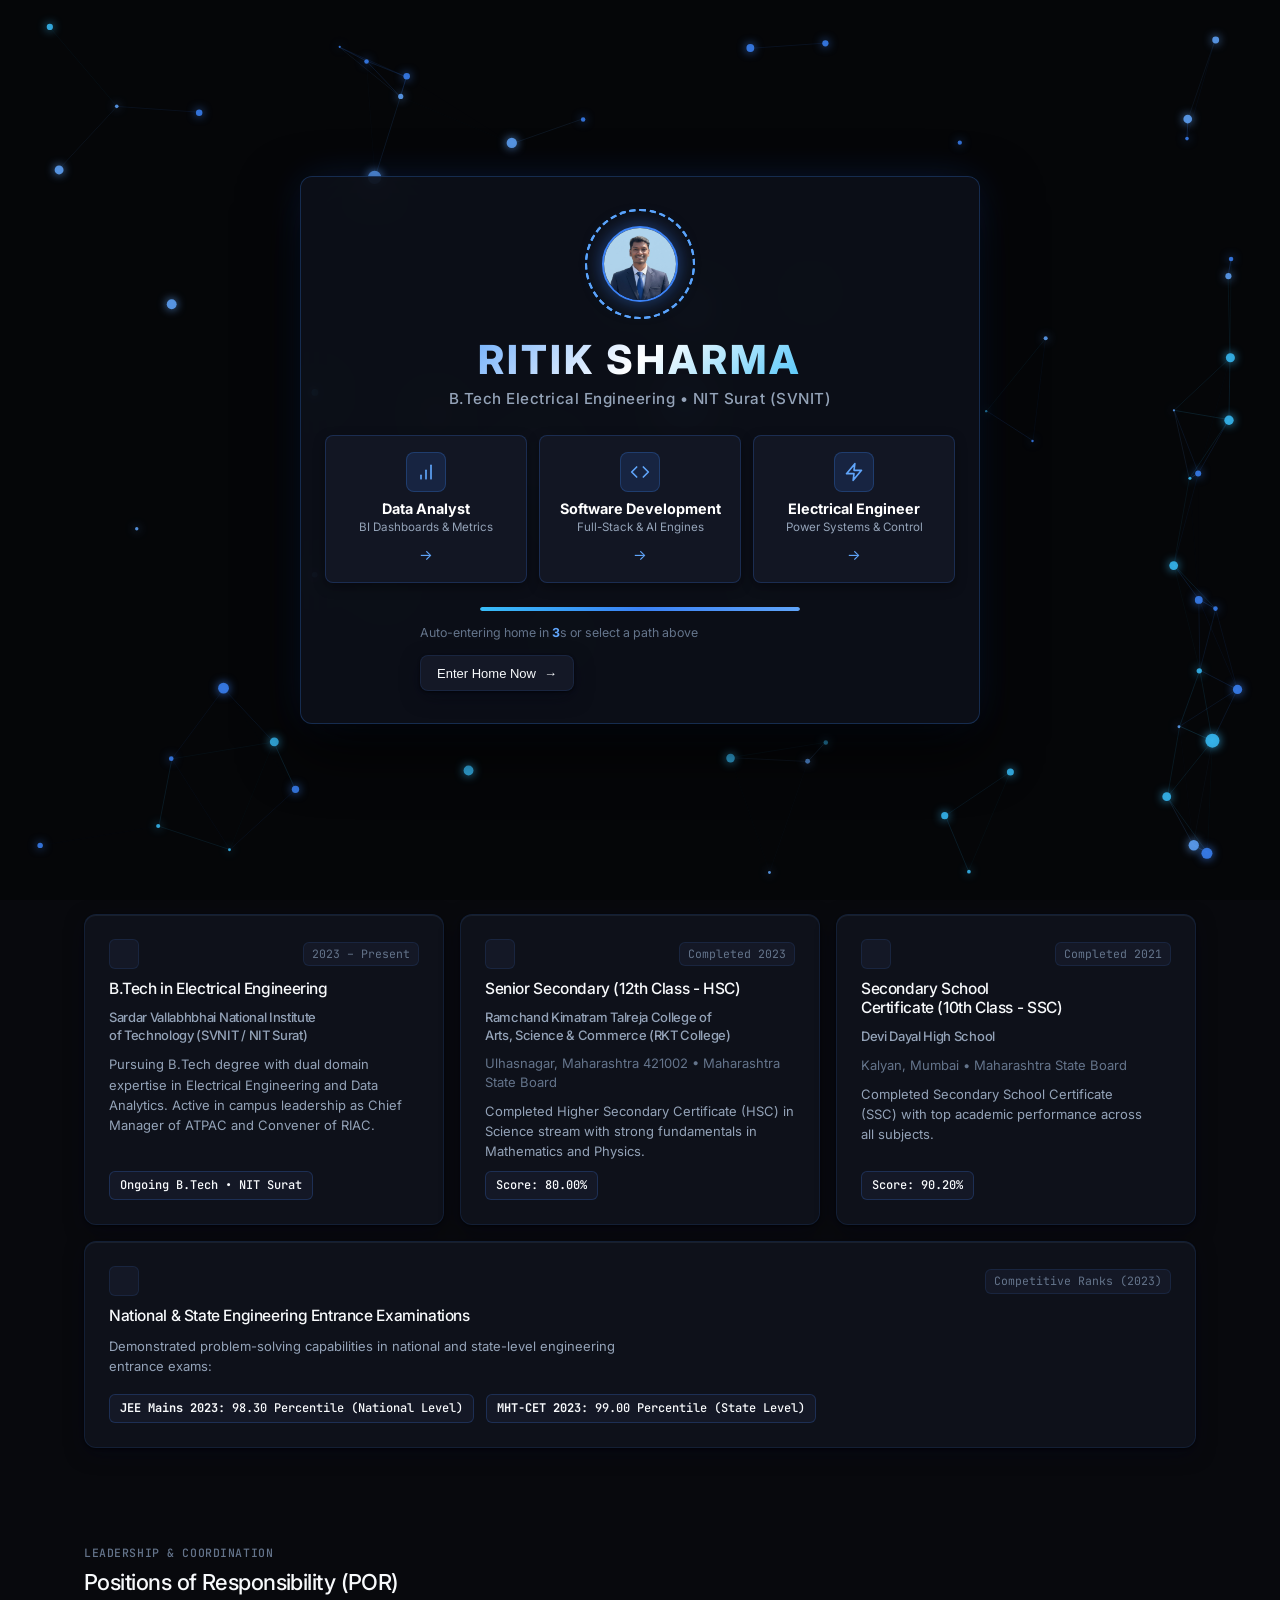
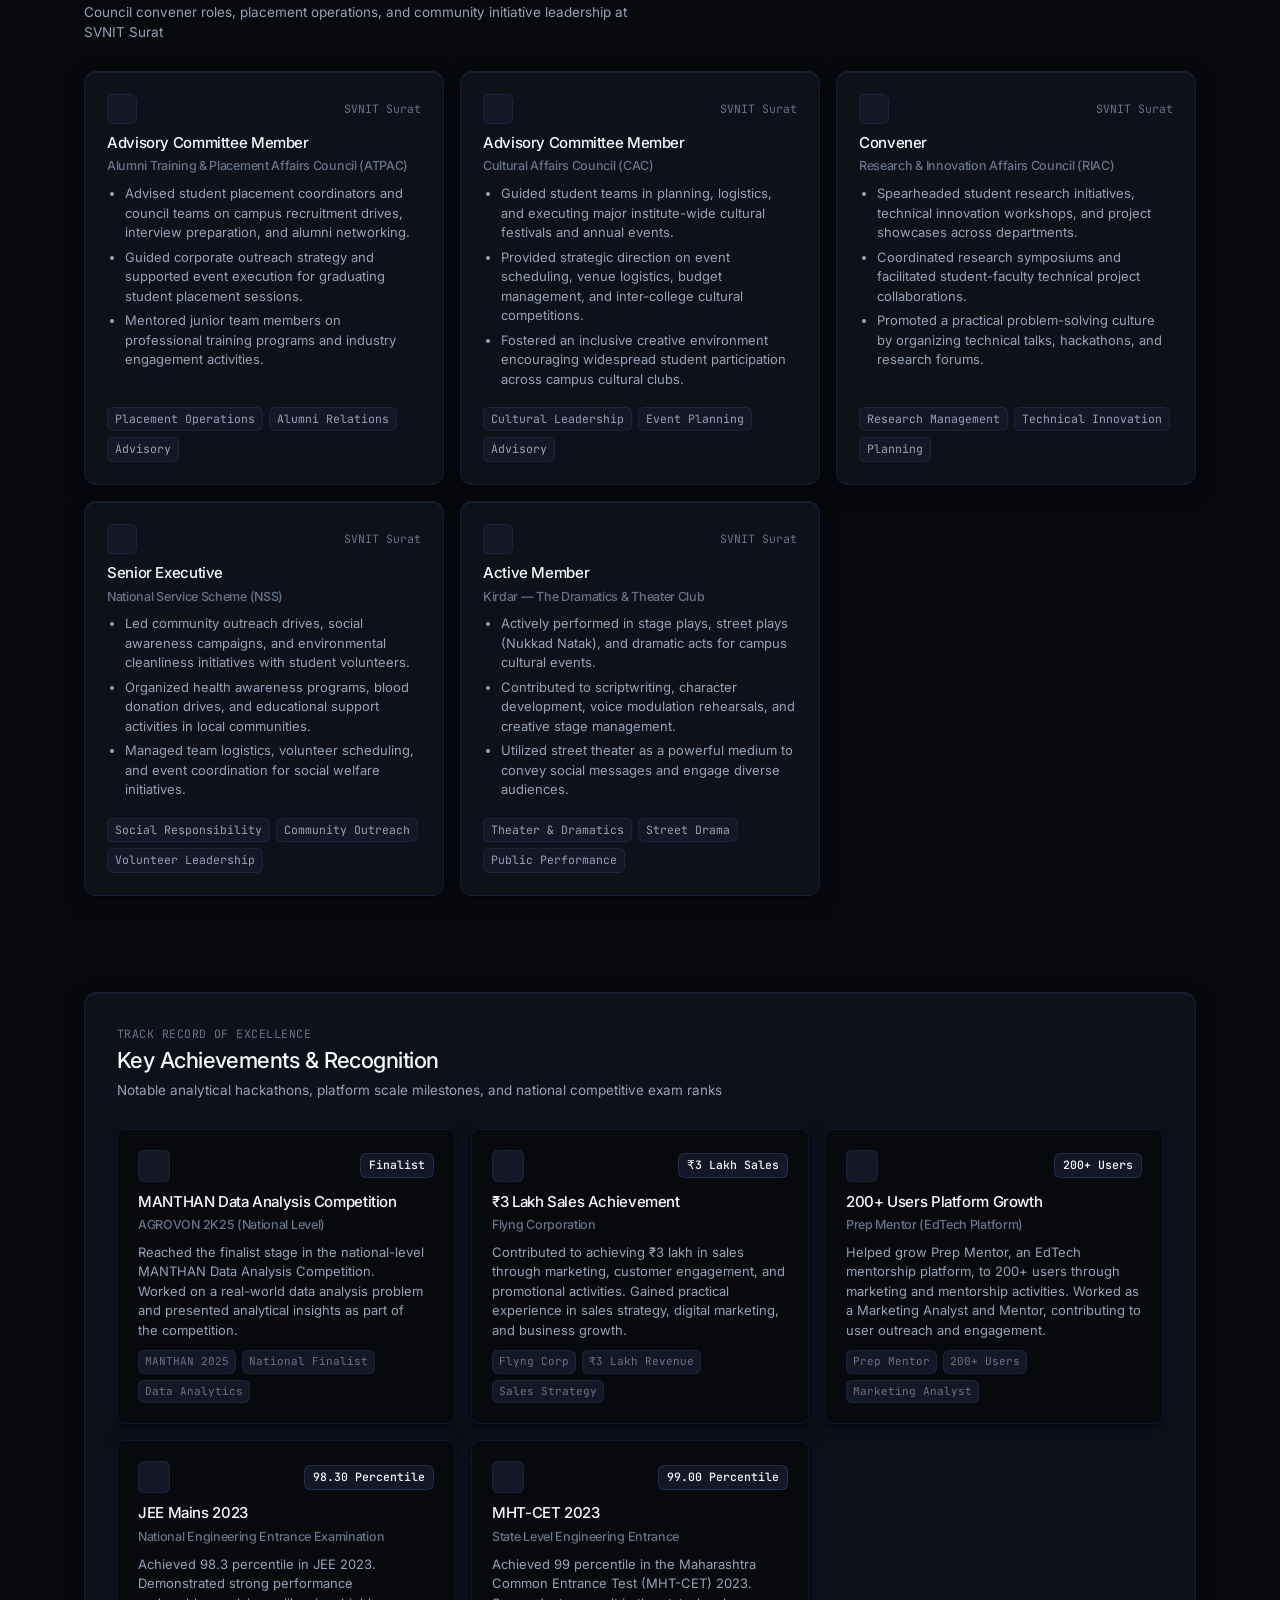
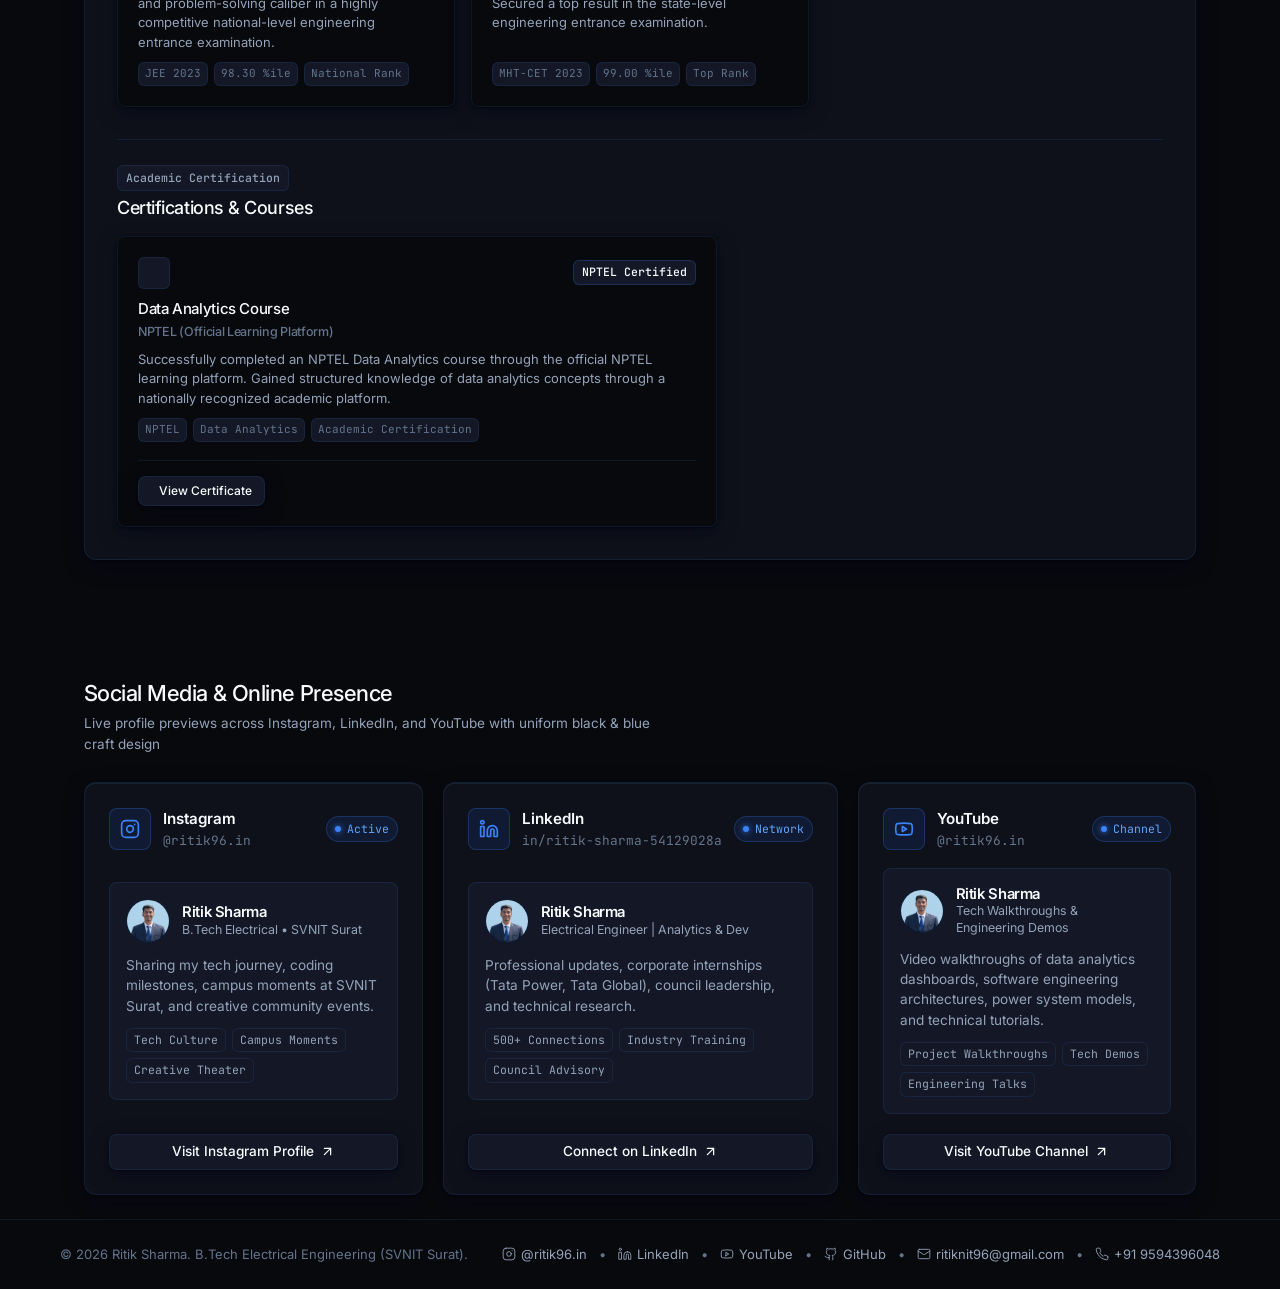
==== index.html @ 3ef70977 "feat: add 3D intro animation splash screen with profile photo & 3 direct domain routes, auto-dismiss" ====
<!DOCTYPE html>
<html lang="en">
<head>
    <meta charset="UTF-8">
    <meta name="viewport" content="width=device-width, initial-scale=1.0">
    <meta name="theme-color" content="#08090d">
    <title>Ritik Sharma | Engineering, Analytics & Software Portfolio</title>
    <meta name="description" content="Portfolio of Ritik Sharma - B.Tech Electrical Engineering at SVNIT Surat. Data Analytics, Power Systems & Software Development.">
    
    <!-- Preconnect & Fonts: Inter & JetBrains Mono -->
    <link rel="preconnect" href="https://fonts.googleapis.com">
    <link rel="preconnect" href="https://fonts.gstatic.com" crossorigin>
    <link rel="preconnect" href="https://images.unsplash.com">
    <link href="https://fonts.googleapis.com/css2?family=Inter:wght@400;500;600&family=JetBrains+Mono:wght@400;500&display=swap" rel="stylesheet">
    
    <!-- Style Sheets -->
    <link rel="stylesheet" href="css/style.css">
    
    <!-- Lucide Icons CDN -->
    <script src="https://unpkg.com/lucide@latest"></script>
</head>
<body class="dark-theme">

    <!-- 3D INTRO SPLASH & DIRECT DOMAIN JUMP ANIMATION SCREEN -->
    <div id="splash-screen" class="splash-screen" role="dialog" aria-modal="true" aria-label="Welcome screen">
        <canvas id="splash-canvas" class="splash-canvas"></canvas>
        <div class="splash-content">
            <!-- 3D Orbiting Gyro Rings with Profile Photo in Center -->
            <div class="splash-logo-box">
                <div class="splash-3d-ring ring-analytics"></div>
                <div class="splash-3d-ring ring-electrical"></div>
                <div class="splash-3d-ring ring-dev"></div>
                <div class="splash-avatar-frame">
                    <img src="assets/profile.jpg" alt="Ritik Sharma Profile Avatar" width="76" height="76" class="splash-avatar-img">
                </div>
            </div>

            <div class="splash-header-text">
                <h1 class="splash-title">RITIK SHARMA</h1>
                <p class="splash-subtitle">B.Tech Electrical Engineering • NIT Surat (SVNIT)</p>
            </div>

            <!-- Direct 3-Domain Interactive Navigation Options -->
            <div class="splash-options-grid">
                <a href="data-analyst.html" class="splash-opt-card opt-analytics" id="splash-btn-analytics">
                    <div class="splash-opt-icon">
                        <svg width="20" height="20" viewBox="0 0 24 24" fill="none" stroke="currentColor" stroke-width="2" stroke-linecap="round" stroke-linejoin="round" aria-hidden="true"><line x1="12" x2="12" y1="20" y2="10"/><line x1="18" x2="18" y1="20" y2="4"/><line x1="6" x2="6" y1="20" y2="16"/></svg>
                    </div>
                    <div class="splash-opt-info">
                        <span class="splash-opt-title">Data Analyst</span>
                        <span class="splash-opt-meta">BI Dashboards &amp; Metrics</span>
                    </div>
                    <span class="splash-opt-arrow">&rarr;</span>
                </a>

                <a href="developer.html" class="splash-opt-card opt-dev" id="splash-btn-dev">
                    <div class="splash-opt-icon">
                        <svg width="20" height="20" viewBox="0 0 24 24" fill="none" stroke="currentColor" stroke-width="2" stroke-linecap="round" stroke-linejoin="round" aria-hidden="true"><polyline points="16 18 22 12 16 6"/><polyline points="8 6 2 12 8 18"/></svg>
                    </div>
                    <div class="splash-opt-info">
                        <span class="splash-opt-title">Software Development</span>
                        <span class="splash-opt-meta">Full-Stack &amp; AI Engines</span>
                    </div>
                    <span class="splash-opt-arrow">&rarr;</span>
                </a>

                <a href="electrical-engineering.html" class="splash-opt-card opt-electrical" id="splash-btn-electrical">
                    <div class="splash-opt-icon">
                        <svg width="20" height="20" viewBox="0 0 24 24" fill="none" stroke="currentColor" stroke-width="2" stroke-linecap="round" stroke-linejoin="round" aria-hidden="true"><polygon points="13 2 3 14 12 14 11 22 21 10 12 10 13 2"/></svg>
                    </div>
                    <div class="splash-opt-info">
                        <span class="splash-opt-title">Electrical Engineer</span>
                        <span class="splash-opt-meta">Power Systems &amp; Control</span>
                    </div>
                    <span class="splash-opt-arrow">&rarr;</span>
                </a>
            </div>

            <!-- Auto-dismiss Loader Progress Bar & Timer Notice -->
            <div class="splash-footer-control">
                <div class="splash-loader-bar">
                    <div id="splash-progress" class="splash-loader-progress"></div>
                </div>
                <div class="splash-timer-row">
                    <span class="splash-timer-text">Auto-entering home in <strong id="splash-timer-sec">4</strong>s or select a path above</span>
                    <button id="splash-enter-btn" class="btn btn-splash-enter">
                        <span>Enter Home Now</span> &rarr;
                    </button>
                </div>
            </div>
        </div>
    </div>

    <!-- Keyboard Skip Link for Accessibility -->
    <a href="#main-content" class="skip-link">Skip to main content</a>

    <!-- Navigation Header -->
    <header class="navbar" id="navbar">
        <div class="nav-container">
            <a href="index.html" class="logo" id="nav-logo">
                Ritik <span class="logo-accent">Sharma</span>
            </a>
            
            <nav class="nav-menu" id="nav-menu" aria-label="Main Navigation">
                <ul>
                    <li><a href="index.html" class="nav-link active">Home</a></li>
                    <li><a href="data-analyst.html" class="nav-link"><i data-lucide="bar-chart-3" class="footer-icon" aria-hidden="true"></i> Data Analyst</a></li>
                    <li><a href="electrical-engineering.html" class="nav-link"><i data-lucide="zap" class="footer-icon" aria-hidden="true"></i> Electrical Engineer</a></li>
                    <li><a href="developer.html" class="nav-link"><i data-lucide="code" class="footer-icon" aria-hidden="true"></i> Developer</a></li>
                    <li><a href="#education-section" class="nav-link">Education</a></li>
                    <li><a href="#achievements-section" class="nav-link">Achievements</a></li>
                    <li><a href="#por-section" class="nav-link">Leadership & POR</a></li>
                    <li><a href="#social-section" class="nav-link">Social Media</a></li>
                </ul>
            </nav>

            <div class="nav-actions">
                <!-- Theme Toggle Button -->
                <button class="btn-icon" id="theme-toggle" aria-label="Toggle dark/light mode" title="Toggle Theme">
                    <i data-lucide="sun" class="sun-icon" aria-hidden="true"></i>
                    <i data-lucide="moon" class="moon-icon" aria-hidden="true"></i>
                </button>
                <!-- Mobile Menu Button -->
                <button class="btn-icon mobile-menu-toggle" id="menu-toggle" aria-label="Open mobile menu">
                    <i data-lucide="menu" class="open-icon" aria-hidden="true"></i>
                    <i data-lucide="x" class="close-icon" aria-hidden="true"></i>
                </button>
            </div>
        </div>
    </header>

    <!-- Main Content Container -->
    <main id="main-content">
        <!-- Hero Landing Section -->
        <section class="hero-landing-section" id="home">
            <!-- Header Profile Card -->
            <div class="profile-header-card card">
                <div class="profile-avatar-box">
                    <img src="assets/profile.jpg" alt="Ritik Sharma Profile Photograph" class="profile-img" width="96" height="96" fetchpriority="high">
                </div>
                <div class="profile-info-box">
                    <div style="display: flex; gap: 8px; flex-wrap: wrap; align-items: center;">
                        <span class="institution-badge">
                            <i data-lucide="graduation-cap" aria-hidden="true"></i> B.Tech Electrical Engineering • NIT Surat (SVNIT)
                        </span>
                        <div class="status-badge" aria-label="Status: Available for Roles & Opportunities">
                            <span class="status-dot" aria-hidden="true"></span>
                            <span>Available for Opportunities</span>
                        </div>
                    </div>
                    <h1 class="profile-name">Ritik Sharma</h1>
                    <p class="profile-tagline">
                        <span>Data Analytics</span> • <span>Electrical Engineering</span> • <span>Software Development</span>
                    </p>

                    <!-- Contact Details Bar -->
                    <div class="contact-pills">
                        <a href="mailto:ritiknit96@gmail.com" class="pill-link" title="Send Email">
                            <svg width="15" height="15" viewBox="0 0 24 24" fill="none" stroke="currentColor" stroke-width="2" stroke-linecap="round" stroke-linejoin="round" aria-hidden="true"><rect width="20" height="16" x="2" y="4" rx="2"/><path d="m22 7-8.97 5.7a1.94 1.94 0 0 1-2.06 0L2 7"/></svg>
                            <span>ritiknit96@gmail.com</span>
                        </a>
                        <a href="tel:+919594396048" class="pill-link" title="Call Phone">
                            <svg width="15" height="15" viewBox="0 0 24 24" fill="none" stroke="currentColor" stroke-width="2" stroke-linecap="round" stroke-linejoin="round" aria-hidden="true"><path d="M22 16.92v3a2 2 0 0 1-2.18 2 19.79 19.79 0 0 1-8.63-3.07 19.5 19.5 0 0 1-6-6 19.79 19.79 0 0 1-3.07-8.67A2 2 0 0 1 4.11 2h3a2 2 0 0 1 2 1.72 12.84 12.84 0 0 0 .7 2.81 2 2 0 0 1-.45 2.11L8.09 9.91a16 16 0 0 0 6 6l1.27-1.27a2 2 0 0 1 2.11-.45 12.84 12.84 0 0 0 2.81.7A2 2 0 0 1 22 16.92z"/></svg>
                            <span>+91 9594396048</span>
                        </a>
                        <a href="https://github.com/ritiksharma2005" target="_blank" rel="noopener noreferrer" class="pill-link" title="GitHub Profile">
                            <svg width="15" height="15" viewBox="0 0 24 24" fill="none" stroke="currentColor" stroke-width="2" stroke-linecap="round" stroke-linejoin="round" aria-hidden="true"><path d="M15 22v-4a4.8 4.8 0 0 0-1-3.5c3 0 6-2 6-5.5.08-1.25-.27-2.48-1-3.5.28-1.15.28-2.35 0-3.5 0 0-1 0-3 1.5-2.64-.5-5.36-.5-8 0C6 2 5 2 5 2c-.3 1.15-.3 2.35 0 3.5A5.403 5.403 0 0 0 4 9c0 3.5 3 5.5 6 5.5-.39.49-.68 1.05-.85 1.65-.17.6-.22 1.23-.15 1.85v4"/><path d="M9 18c-4.51 2-5-2-7-2"/></svg>
                            <span>GitHub</span>
                        </a>
                        <a href="https://www.linkedin.com/in/ritik-sharma-54129028a/" target="_blank" rel="noopener noreferrer" class="pill-link" title="LinkedIn Profile">
                            <svg width="15" height="15" viewBox="0 0 24 24" fill="none" stroke="currentColor" stroke-width="2" stroke-linecap="round" stroke-linejoin="round" aria-hidden="true"><path d="M16 8a6 6 0 0 1 6 6v7h-4v-7a2 2 0 0 0-2-2 2 2 0 0 0-2 2v7h-4v-7a6 6 0 0 1 6-6z"/><rect width="4" height="12" x="2" y="9"/><circle cx="4" cy="4" r="2"/></svg>
                            <span>LinkedIn</span>
                        </a>
                        <a href="https://www.instagram.com/ritik96.in/?hl=en" target="_blank" rel="noopener noreferrer" class="pill-link" title="Instagram Profile">
                            <svg width="15" height="15" viewBox="0 0 24 24" fill="none" stroke="currentColor" stroke-width="2" stroke-linecap="round" stroke-linejoin="round" aria-hidden="true"><rect width="20" height="20" x="2" y="2" rx="5" ry="5"/><path d="M16 11.37A4 4 0 1 1 12.63 8 4 4 0 0 1 16 11.37z"/><line x1="17.5" x2="17.51" y1="6.5" y2="6.5"/></svg>
                            <span>@ritik96.in</span>
                        </a>
                        <a href="https://www.youtube.com/@ritik96.in" target="_blank" rel="noopener noreferrer" class="pill-link" title="YouTube Channel">
                            <svg width="15" height="15" viewBox="0 0 24 24" fill="none" stroke="currentColor" stroke-width="2" stroke-linecap="round" stroke-linejoin="round" aria-hidden="true"><path d="M2.5 17a24.12 24.12 0 0 1 0-10 2 2 0 0 1 1.4-1.4 49.56 49.56 0 0 1 16.2 0A2 2 0 0 1 21.5 7a24.12 24.12 0 0 1 0 10 2 2 0 0 1-1.4 1.4 49.55 49.55 0 0 1-16.2 0A2 2 0 0 1 2.5 17"/><polygon points="10 15 15 12 10 9 10 15"/></svg>
                            <span>YouTube</span>
                        </a>
                        <span class="pill-text">
                            <svg width="15" height="15" viewBox="0 0 24 24" fill="none" stroke="currentColor" stroke-width="2" stroke-linecap="round" stroke-linejoin="round" aria-hidden="true"><path d="M20 10c0 6-8 12-8 12s-8-6-8-12a8 8 0 0 1 16 0Z"/><circle cx="12" cy="10" r="3"/></svg>
                            <span>NIT Surat, India</span>
                        </span>
                    </div>
                </div>
            </div>

            <!-- Compact Domain Modules -->
            <div class="track-choice-container">
                <div class="choice-header">
                    <h2 class="choice-title">Select a Portfolio Domain</h2>
                    <p class="choice-subtitle">Explore dedicated projects, internships, and technical competencies</p>
                </div>

                <div class="choice-grid-square">
                    <!-- SQUARE BOX 1: DATA ANALYST -->
                    <a href="data-analyst.html" class="square-card">
                        <div class="square-header">
                            <div class="square-icon-box">
                                <i data-lucide="bar-chart-3" aria-hidden="true"></i>
                            </div>
                            <span class="badge">Analytics</span>
                        </div>

                        <h3 class="square-title">Data Analyst</h3>
                        <p class="square-sub">Power BI • SQL • Python • EDA</p>

                        <ul class="minimal-check-list">
                            <li><i data-lucide="check" aria-hidden="true"></i> Fashion 1972NE &amp; Tata Internships</li>
                            <li><i data-lucide="check" aria-hidden="true"></i> GHG Emissions &amp; Supply Chain Dashboards</li>
                            <li><i data-lucide="check" aria-hidden="true"></i> DAX Modeling, Power Query &amp; SQL</li>
                        </ul>

                        <div class="square-action">
                            <span class="btn btn-secondary">
                                Open Data Analyst <i data-lucide="arrow-right" aria-hidden="true"></i>
                            </span>
                        </div>
                    </a>

                    <!-- SQUARE BOX 2: ELECTRICAL ENGINEER -->
                    <a href="electrical-engineering.html" class="square-card">
                        <div class="square-header">
                            <div class="square-icon-box">
                                <i data-lucide="zap" aria-hidden="true"></i>
                            </div>
                            <span class="badge">Electrical</span>
                        </div>

                        <h3 class="square-title">Electrical Engineer</h3>
                        <p class="square-sub">Power Systems • Machines • Switchgear</p>

                        <ul class="minimal-check-list">
                            <li><i data-lucide="check" aria-hidden="true"></i> Substation &amp; Power Distribution Analysis</li>
                            <li><i data-lucide="check" aria-hidden="true"></i> Transformer Sizing &amp; Protection Schemes</li>
                            <li><i data-lucide="check" aria-hidden="true"></i> MATLAB / Simulink Simulation Models</li>
                        </ul>

                        <div class="square-action">
                            <span class="btn btn-secondary">
                                Open Electrical Eng. <i data-lucide="arrow-right" aria-hidden="true"></i>
                            </span>
                        </div>
                    </a>

                    <!-- SQUARE BOX 3: DEVELOPER -->
                    <a href="developer.html" class="square-card">
                        <div class="square-header">
                            <div class="square-icon-box">
                                <i data-lucide="code" aria-hidden="true"></i>
                            </div>
                            <span class="badge">Software</span>
                        </div>

                        <h3 class="square-title">Developer</h3>
                        <p class="square-sub">Python • REST APIs • AI Workflows</p>

                        <ul class="minimal-check-list">
                            <li><i data-lucide="check" aria-hidden="true"></i> AI-Powered News Automation Engine</li>
                            <li><i data-lucide="check" aria-hidden="true"></i> SETU Energy Risk Intelligence Platform</li>
                            <li><i data-lucide="check" aria-hidden="true"></i> FastAPI, SQLite &amp; GitHub Actions CI/CD</li>
                        </ul>

                        <div class="square-action">
                            <span class="btn btn-secondary">
                                Open Developer Portfolio <i data-lucide="arrow-right" aria-hidden="true"></i>
                            </span>
                        </div>
                    </a>
                </div>
            </div>
        </section>

        <!-- ACADEMIC BACKGROUND & EDUCATION SECTION -->
        <section class="education-section" id="education-section">
            <div class="section-header">
                <span class="section-tagline">Academic Qualifications</span>
                <h2 class="section-title">Academic Background</h2>
                <p class="section-desc">Education history, state board examination performance, and competitive entrance examination ranks</p>
            </div>

            <div class="edu-grid-cards">
                <!-- Education 1: B.Tech at SVNIT Surat -->
                <div class="card edu-card-item">
                    <div class="por-header-row">
                        <div class="por-icon-box">
                            <i data-lucide="graduation-cap" aria-hidden="true"></i>
                        </div>
                        <span class="edu-card-badge">2023 – Present</span>
                    </div>
                    <h3 class="edu-card-title">B.Tech in Electrical Engineering</h3>
                    <h4 class="edu-card-inst">Sardar Vallabhbhai National Institute of Technology (SVNIT / NIT Surat)</h4>
                    <p class="item-desc">
                        Pursuing B.Tech degree with dual domain expertise in Electrical Engineering and Data Analytics. Active in campus leadership as Chief Manager of ATPAC and Convener of RIAC.
                    </p>
                    <div class="edu-score-highlight">
                        <span>Ongoing B.Tech • NIT Surat</span>
                    </div>
                </div>

                <!-- Education 2: 12th Senior Secondary at RKT College -->
                <div class="card edu-card-item">
                    <div class="por-header-row">
                        <div class="por-icon-box">
                            <i data-lucide="book-open" aria-hidden="true"></i>
                        </div>
                        <span class="edu-card-badge">Completed 2023</span>
                    </div>
                    <h3 class="edu-card-title">Senior Secondary (12th Class - HSC)</h3>
                    <h4 class="edu-card-inst">Ramchand Kimatram Talreja College of Arts, Science &amp; Commerce (RKT College)</h4>
                    <p class="edu-card-inst" style="color: var(--text-muted);">Ulhasnagar, Maharashtra 421002 • Maharashtra State Board</p>
                    <p class="item-desc">
                        Completed Higher Secondary Certificate (HSC) in Science stream with strong fundamentals in Mathematics and Physics.
                    </p>
                    <div class="edu-score-highlight">
                        <span>Score: 80.00%</span>
                    </div>
                </div>

                <!-- Education 3: 10th Secondary at Devi Dayal High School -->
                <div class="card edu-card-item">
                    <div class="por-header-row">
                        <div class="por-icon-box">
                            <i data-lucide="school" aria-hidden="true"></i>
                        </div>
                        <span class="edu-card-badge">Completed 2021</span>
                    </div>
                    <h3 class="edu-card-title">Secondary School Certificate (10th Class - SSC)</h3>
                    <h4 class="edu-card-inst">Devi Dayal High School</h4>
                    <p class="edu-card-inst" style="color: var(--text-muted);">Kalyan, Mumbai • Maharashtra State Board</p>
                    <p class="item-desc">
                        Completed Secondary School Certificate (SSC) with top academic performance across all subjects.
                    </p>
                    <div class="edu-score-highlight">
                        <span>Score: 90.20%</span>
                    </div>
                </div>

                <!-- Education 4: National & State Competitive Entrance Exams -->
                <div class="card edu-card-item" style="grid-column: span 3;">
                    <div class="por-header-row">
                        <div class="por-icon-box">
                            <i data-lucide="award" aria-hidden="true"></i>
                        </div>
                        <span class="edu-card-badge">Competitive Ranks (2023)</span>
                    </div>
                    <h3 class="edu-card-title">National &amp; State Engineering Entrance Examinations</h3>
                    <p class="item-desc">
                        Demonstrated problem-solving capabilities in national and state-level engineering entrance exams:
                    </p>
                    <div style="display: flex; flex-wrap: wrap; gap: 12px; margin-top: 8px;">
                        <div class="edu-score-highlight">
                            <strong>JEE Mains 2023:</strong> 98.30 Percentile (National Level)
                        </div>
                        <div class="edu-score-highlight">
                            <strong>MHT-CET 2023:</strong> 99.00 Percentile (State Level)
                        </div>
                    </div>
                </div>
            </div>
        </section>

        <!-- POSITIONS OF RESPONSIBILITY (POR) SECTION -->
        <section class="por-section" id="por-section">
            <div class="section-header">
                <span class="section-tagline">Leadership &amp; Coordination</span>
                <h2 class="section-title">Positions of Responsibility (POR)</h2>
                <p class="section-desc">Council convener roles, placement operations, and community initiative leadership at SVNIT Surat</p>
            </div>

            <div class="por-grid-cards">
                <!-- POR Card 1: ATPAC -->
                <div class="card por-card-item">
                    <div class="por-header-row">
                        <div class="por-icon-box">
                            <i data-lucide="award" aria-hidden="true"></i>
                        </div>
                        <span class="por-inst">SVNIT Surat</span>
                    </div>
                    <h3 class="por-card-title">Advisory Committee Member</h3>
                    <h4 class="por-card-org">Alumni Training &amp; Placement Affairs Council (ATPAC)</h4>
                    <ul class="timeline-bullet-list">
                        <li>Advised student placement coordinators and council teams on campus recruitment drives, interview preparation, and alumni networking.</li>
                        <li>Guided corporate outreach strategy and supported event execution for graduating student placement sessions.</li>
                        <li>Mentored junior team members on professional training programs and industry engagement activities.</li>
                    </ul>
                    <div class="por-skills-tags">
                        <span class="tag">Placement Operations</span>
                        <span class="tag">Alumni Relations</span>
                        <span class="tag">Advisory</span>
                    </div>
                </div>

                <!-- POR Card 2: CAC -->
                <div class="card por-card-item">
                    <div class="por-header-row">
                        <div class="por-icon-box">
                            <i data-lucide="sparkles" aria-hidden="true"></i>
                        </div>
                        <span class="por-inst">SVNIT Surat</span>
                    </div>
                    <h3 class="por-card-title">Advisory Committee Member</h3>
                    <h4 class="por-card-org">Cultural Affairs Council (CAC)</h4>
                    <ul class="timeline-bullet-list">
                        <li>Guided student teams in planning, logistics, and executing major institute-wide cultural festivals and annual events.</li>
                        <li>Provided strategic direction on event scheduling, venue logistics, budget management, and inter-college cultural competitions.</li>
                        <li>Fostered an inclusive creative environment encouraging widespread student participation across campus cultural clubs.</li>
                    </ul>
                    <div class="por-skills-tags">
                        <span class="tag">Cultural Leadership</span>
                        <span class="tag">Event Planning</span>
                        <span class="tag">Advisory</span>
                    </div>
                </div>

                <!-- POR Card 3: RIAC -->
                <div class="card por-card-item">
                    <div class="por-header-row">
                        <div class="por-icon-box">
                            <i data-lucide="lightbulb" aria-hidden="true"></i>
                        </div>
                        <span class="por-inst">SVNIT Surat</span>
                    </div>
                    <h3 class="por-card-title">Convener</h3>
                    <h4 class="por-card-org">Research &amp; Innovation Affairs Council (RIAC)</h4>
                    <ul class="timeline-bullet-list">
                        <li>Spearheaded student research initiatives, technical innovation workshops, and project showcases across departments.</li>
                        <li>Coordinated research symposiums and facilitated student-faculty technical project collaborations.</li>
                        <li>Promoted a practical problem-solving culture by organizing technical talks, hackathons, and research forums.</li>
                    </ul>
                    <div class="por-skills-tags">
                        <span class="tag">Research Management</span>
                        <span class="tag">Technical Innovation</span>
                        <span class="tag">Planning</span>
                    </div>
                </div>

                <!-- POR Card 4: NSS -->
                <div class="card por-card-item">
                    <div class="por-header-row">
                        <div class="por-icon-box">
                            <i data-lucide="heart" aria-hidden="true"></i>
                        </div>
                        <span class="por-inst">SVNIT Surat</span>
                    </div>
                    <h3 class="por-card-title">Senior Executive</h3>
                    <h4 class="por-card-org">National Service Scheme (NSS)</h4>
                    <ul class="timeline-bullet-list">
                        <li>Led community outreach drives, social awareness campaigns, and environmental cleanliness initiatives with student volunteers.</li>
                        <li>Organized health awareness programs, blood donation drives, and educational support activities in local communities.</li>
                        <li>Managed team logistics, volunteer scheduling, and event coordination for social welfare initiatives.</li>
                    </ul>
                    <div class="por-skills-tags">
                        <span class="tag">Social Responsibility</span>
                        <span class="tag">Community Outreach</span>
                        <span class="tag">Volunteer Leadership</span>
                    </div>
                </div>

                <!-- POR Card 5: Kirdar Theater Club -->
                <div class="card por-card-item">
                    <div class="por-header-row">
                        <div class="por-icon-box">
                            <i data-lucide="clapperboard" aria-hidden="true"></i>
                        </div>
                        <span class="por-inst">SVNIT Surat</span>
                    </div>
                    <h3 class="por-card-title">Active Member</h3>
                    <h4 class="por-card-org">Kirdar — The Dramatics &amp; Theater Club</h4>
                    <ul class="timeline-bullet-list">
                        <li>Actively performed in stage plays, street plays (Nukkad Natak), and dramatic acts for campus cultural events.</li>
                        <li>Contributed to scriptwriting, character development, voice modulation rehearsals, and creative stage management.</li>
                        <li>Utilized street theater as a powerful medium to convey social messages and engage diverse audiences.</li>
                    </ul>
                    <div class="por-skills-tags">
                        <span class="tag">Theater &amp; Dramatics</span>
                        <span class="tag">Street Drama</span>
                        <span class="tag">Public Performance</span>
                    </div>
                </div>
            </div>
        </section>

        <!-- ACHIEVEMENTS & HONORS SECTION -->
        <section class="achievements-section" id="achievements-section">
            <div class="achievements-wrapper">
                <div class="section-header">
                    <span class="achievements-tagline">Track Record of Excellence</span>
                    <h2 class="section-title">Key Achievements &amp; Recognition</h2>
                    <p class="section-desc">Notable analytical hackathons, platform scale milestones, and national competitive exam ranks</p>
                </div>

                <div class="achievements-grid">
                    <!-- Achievement 1: MANTHAN 2025 -->
                    <div class="achievement-card">
                        <div class="achievement-header-row">
                            <div class="achievement-icon-box">
                                <i data-lucide="trophy" aria-hidden="true"></i>
                            </div>
                            <span class="achievement-badge">Finalist</span>
                        </div>
                        <h3 class="achievement-card-title">MANTHAN Data Analysis Competition</h3>
                        <h4 class="achievement-card-event">AGROVON 2K25 (National Level)</h4>
                        <p class="achievement-card-text">
                            Reached the finalist stage in the national-level MANTHAN Data Analysis Competition. Worked on a real-world data analysis problem and presented analytical insights as part of the competition.
                        </p>
                        <div class="achievement-tags">
                            <span class="achievement-tag">MANTHAN 2025</span>
                            <span class="achievement-tag">National Finalist</span>
                            <span class="achievement-tag">Data Analytics</span>
                        </div>
                    </div>

                    <!-- Achievement 2: Flyng Corporation -->
                    <div class="achievement-card">
                        <div class="achievement-header-row">
                            <div class="achievement-icon-box">
                                <i data-lucide="trending-up" aria-hidden="true"></i>
                            </div>
                            <span class="achievement-badge">₹3 Lakh Sales</span>
                        </div>
                        <h3 class="achievement-card-title">₹3 Lakh Sales Achievement</h3>
                        <h4 class="achievement-card-event">Flyng Corporation</h4>
                        <p class="achievement-card-text">
                            Contributed to achieving ₹3 lakh in sales through marketing, customer engagement, and promotional activities. Gained practical experience in sales strategy, digital marketing, and business growth.
                        </p>
                        <div class="achievement-tags">
                            <span class="achievement-tag">Flyng Corp</span>
                            <span class="achievement-tag">₹3 Lakh Revenue</span>
                            <span class="achievement-tag">Sales Strategy</span>
                        </div>
                    </div>

                    <!-- Achievement 3: Prep Mentor -->
                    <div class="achievement-card">
                        <div class="achievement-header-row">
                            <div class="achievement-icon-box">
                                <i data-lucide="users" aria-hidden="true"></i>
                            </div>
                            <span class="achievement-badge">200+ Users</span>
                        </div>
                        <h3 class="achievement-card-title">200+ Users Platform Growth</h3>
                        <h4 class="achievement-card-event">Prep Mentor (EdTech Platform)</h4>
                        <p class="achievement-card-text">
                            Helped grow Prep Mentor, an EdTech mentorship platform, to 200+ users through marketing and mentorship activities. Worked as a Marketing Analyst and Mentor, contributing to user outreach and engagement.
                        </p>
                        <div class="achievement-tags">
                            <span class="achievement-tag">Prep Mentor</span>
                            <span class="achievement-tag">200+ Users</span>
                            <span class="achievement-tag">Marketing Analyst</span>
                        </div>
                    </div>

                    <!-- Achievement 4: JEE 2023 -->
                    <div class="achievement-card">
                        <div class="achievement-header-row">
                            <div class="achievement-icon-box">
                                <i data-lucide="award" aria-hidden="true"></i>
                            </div>
                            <span class="achievement-badge">98.30 Percentile</span>
                        </div>
                        <h3 class="achievement-card-title">JEE Mains 2023</h3>
                        <h4 class="achievement-card-event">National Engineering Entrance Examination</h4>
                        <p class="achievement-card-text">
                            Achieved 98.3 percentile in JEE 2023. Demonstrated strong performance and problem-solving caliber in a highly competitive national-level engineering entrance examination.
                        </p>
                        <div class="achievement-tags">
                            <span class="achievement-tag">JEE 2023</span>
                            <span class="achievement-tag">98.30 %ile</span>
                            <span class="achievement-tag">National Rank</span>
                        </div>
                    </div>

                    <!-- Achievement 5: MHT-CET 2023 -->
                    <div class="achievement-card">
                        <div class="achievement-header-row">
                            <div class="achievement-icon-box">
                                <i data-lucide="star" aria-hidden="true"></i>
                            </div>
                            <span class="achievement-badge">99.00 Percentile</span>
                        </div>
                        <h3 class="achievement-card-title">MHT-CET 2023</h3>
                        <h4 class="achievement-card-event">State Level Engineering Entrance</h4>
                        <p class="achievement-card-text">
                            Achieved 99 percentile in the Maharashtra Common Entrance Test (MHT-CET) 2023. Secured a top result in the state-level engineering entrance examination.
                        </p>
                        <div class="achievement-tags">
                            <span class="achievement-tag">MHT-CET 2023</span>
                            <span class="achievement-tag">99.00 %ile</span>
                            <span class="achievement-tag">Top Rank</span>
                        </div>
                    </div>
                </div>

                <!-- Certifications & Courses Sub-Section -->
                <div class="certifications-block">
                    <div class="cert-header">
                        <span class="badge">Academic Certification</span>
                        <h3>Certifications &amp; Courses</h3>
                    </div>
                    <div class="achievement-card cert-card">
                        <div class="achievement-header-row">
                            <div class="achievement-icon-box">
                                <i data-lucide="file-check" aria-hidden="true"></i>
                            </div>
                            <span class="achievement-badge">NPTEL Certified</span>
                        </div>
                        <h3 class="achievement-card-title">Data Analytics Course</h3>
                        <h4 class="achievement-card-event">NPTEL (Official Learning Platform)</h4>
                        <p class="achievement-card-text">
                            Successfully completed an NPTEL Data Analytics course through the official NPTEL learning platform. Gained structured knowledge of data analytics concepts through a nationally recognized academic platform.
                        </p>
                        <div class="achievement-tags">
                            <span class="achievement-tag">NPTEL</span>
                            <span class="achievement-tag">Data Analytics</span>
                            <span class="achievement-tag">Academic Certification</span>
                        </div>
                        <div style="margin-top: 8px; border-top: 1px solid var(--border-hairline); padding-top: 12px;">
                            <a href="https://drive.google.com/file/d/1WcKcySJjRskFgzxfBzun6OHB9D8XvNWC/view?usp=sharing" target="_blank" rel="noopener noreferrer" class="btn btn-secondary btn-sm">
                                <i data-lucide="external-link" aria-hidden="true"></i> View Certificate
                            </a>
                        </div>
                    </div>
                </div>
            </div>
        </section>

        <!-- Social Media & Online Presence Section -->
        <section class="section social-section" id="social-section">
            <div class="section-header">
                <h2 class="section-title">Social Media &amp; Online Presence</h2>
                <p class="section-desc">Live profile previews across Instagram, LinkedIn, and YouTube with uniform black &amp; blue craft design</p>
            </div>

            <div class="social-grid-cards">
                <!-- Social Card 1: Instagram -->
                <div class="card social-card-item">
                    <div class="social-card-top">
                        <div class="social-icon-box">
                            <svg width="22" height="22" viewBox="0 0 24 24" fill="none" stroke="currentColor" stroke-width="2" stroke-linecap="round" stroke-linejoin="round" aria-hidden="true"><rect width="20" height="20" x="2" y="2" rx="5" ry="5"/><path d="M16 11.37A4 4 0 1 1 12.63 8 4 4 0 0 1 16 11.37z"/><line x1="17.5" x2="17.51" y1="6.5" y2="6.5"/></svg>
                        </div>
                        <div class="social-meta-info">
                            <span class="social-platform-name">Instagram</span>
                            <span class="social-handle-text">@ritik96.in</span>
                        </div>
                        <span class="social-status-pill">
                            <span class="social-pulse-dot"></span> Active
                        </span>
                    </div>

                    <div class="social-preview-body">
                        <div class="social-profile-row">
                            <div class="social-mini-avatar">
                                <img src="assets/profile.jpg" alt="Ritik Sharma Profile Photo on Instagram" width="44" height="44">
                            </div>
                            <div class="social-profile-titles">
                                <h3 class="social-display-name">Ritik Sharma</h3>
                                <p class="social-tagline">B.Tech Electrical • SVNIT Surat</p>
                            </div>
                        </div>

                        <p class="social-bio-text">
                            Sharing my tech journey, coding milestones, campus moments at SVNIT Surat, and creative community events.
                        </p>

                        <div class="social-tags-list">
                            <span class="tag">Tech Culture</span>
                            <span class="tag">Campus Moments</span>
                            <span class="tag">Creative Theater</span>
                        </div>
                    </div>

                    <div class="social-card-footer">
                        <a href="https://www.instagram.com/ritik96.in/" target="_blank" rel="noopener noreferrer" class="btn btn-secondary social-action-btn">
                            <span>Visit Instagram Profile</span>
                            <svg width="15" height="15" viewBox="0 0 24 24" fill="none" stroke="currentColor" stroke-width="2" stroke-linecap="round" stroke-linejoin="round" aria-hidden="true"><path d="M7 17L17 7"/><path d="M7 7h10v10"/></svg>
                        </a>
                    </div>
                </div>

                <!-- Social Card 2: LinkedIn -->
                <div class="card social-card-item">
                    <div class="social-card-top">
                        <div class="social-icon-box">
                            <svg width="22" height="22" viewBox="0 0 24 24" fill="none" stroke="currentColor" stroke-width="2" stroke-linecap="round" stroke-linejoin="round" aria-hidden="true"><path d="M16 8a6 6 0 0 1 6 6v7h-4v-7a2 2 0 0 0-2-2 2 2 0 0 0-2 2v7h-4v-7a6 6 0 0 1 6-6z"/><rect width="4" height="12" x="2" y="9"/><circle cx="4" cy="4" r="2"/></svg>
                        </div>
                        <div class="social-meta-info">
                            <span class="social-platform-name">LinkedIn</span>
                            <span class="social-handle-text">in/ritik-sharma-54129028a</span>
                        </div>
                        <span class="social-status-pill">
                            <span class="social-pulse-dot"></span> Network
                        </span>
                    </div>

                    <div class="social-preview-body">
                        <div class="social-profile-row">
                            <div class="social-mini-avatar">
                                <img src="assets/profile.jpg" alt="Ritik Sharma Profile Photo on LinkedIn" width="44" height="44">
                            </div>
                            <div class="social-profile-titles">
                                <h3 class="social-display-name">Ritik Sharma</h3>
                                <p class="social-tagline">Electrical Engineer | Analytics &amp; Dev</p>
                            </div>
                        </div>

                        <p class="social-bio-text">
                            Professional updates, corporate internships (Tata Power, Tata Global), council leadership, and technical research.
                        </p>

                        <div class="social-tags-list">
                            <span class="tag">500+ Connections</span>
                            <span class="tag">Industry Training</span>
                            <span class="tag">Council Advisory</span>
                        </div>
                    </div>

                    <div class="social-card-footer">
                        <a href="https://www.linkedin.com/in/ritik-sharma-54129028a/" target="_blank" rel="noopener noreferrer" class="btn btn-secondary social-action-btn">
                            <span>Connect on LinkedIn</span>
                            <svg width="15" height="15" viewBox="0 0 24 24" fill="none" stroke="currentColor" stroke-width="2" stroke-linecap="round" stroke-linejoin="round" aria-hidden="true"><path d="M7 17L17 7"/><path d="M7 7h10v10"/></svg>
                        </a>
                    </div>
                </div>

                <!-- Social Card 3: YouTube -->
                <div class="card social-card-item">
                    <div class="social-card-top">
                        <div class="social-icon-box">
                            <svg width="22" height="22" viewBox="0 0 24 24" fill="none" stroke="currentColor" stroke-width="2" stroke-linecap="round" stroke-linejoin="round" aria-hidden="true"><path d="M2.5 17a24.12 24.12 0 0 1 0-10 2 2 0 0 1 1.4-1.4 49.56 49.56 0 0 1 16.2 0A2 2 0 0 1 21.5 7a24.12 24.12 0 0 1 0 10 2 2 0 0 1-1.4 1.4 49.55 49.55 0 0 1-16.2 0A2 2 0 0 1 2.5 17"/><polygon points="10 15 15 12 10 9 10 15"/></svg>
                        </div>
                        <div class="social-meta-info">
                            <span class="social-platform-name">YouTube</span>
                            <span class="social-handle-text">@ritik96.in</span>
                        </div>
                        <span class="social-status-pill">
                            <span class="social-pulse-dot"></span> Channel
                        </span>
                    </div>

                    <div class="social-preview-body">
                        <div class="social-profile-row">
                            <div class="social-mini-avatar">
                                <img src="assets/profile.jpg" alt="Ritik Sharma Profile Photo on YouTube" width="44" height="44">
                            </div>
                            <div class="social-profile-titles">
                                <h3 class="social-display-name">Ritik Sharma</h3>
                                <p class="social-tagline">Tech Walkthroughs &amp; Engineering Demos</p>
                            </div>
                        </div>

                        <p class="social-bio-text">
                            Video walkthroughs of data analytics dashboards, software engineering architectures, power system models, and technical tutorials.
                        </p>

                        <div class="social-tags-list">
                            <span class="tag">Project Walkthroughs</span>
                            <span class="tag">Tech Demos</span>
                            <span class="tag">Engineering Talks</span>
                        </div>
                    </div>

                    <div class="social-card-footer">
                        <a href="https://www.youtube.com/@ritik96.in" target="_blank" rel="noopener noreferrer" class="btn btn-secondary social-action-btn">
                            <span>Visit YouTube Channel</span>
                            <svg width="15" height="15" viewBox="0 0 24 24" fill="none" stroke="currentColor" stroke-width="2" stroke-linecap="round" stroke-linejoin="round" aria-hidden="true"><path d="M7 17L17 7"/><path d="M7 7h10v10"/></svg>
                        </a>
                    </div>
                </div>
            </div>
        </section>
    </main>

    <!-- Footer -->
    <footer class="footer">
        <div class="footer-content">
            <p>&copy; 2026 Ritik Sharma. B.Tech Electrical Engineering (SVNIT Surat).</p>
            <div class="footer-links">
                <a href="https://www.instagram.com/ritik96.in/?hl=en" target="_blank" rel="noopener noreferrer"><svg width="14" height="14" viewBox="0 0 24 24" fill="none" stroke="currentColor" stroke-width="2" stroke-linecap="round" stroke-linejoin="round" class="footer-icon" aria-hidden="true"><rect width="20" height="20" x="2" y="2" rx="5" ry="5"/><path d="M16 11.37A4 4 0 1 1 12.63 8 4 4 0 0 1 16 11.37z"/><line x1="17.5" x2="17.51" y1="6.5" y2="6.5"/></svg> @ritik96.in</a>
                <span>•</span>
                <a href="https://www.linkedin.com/in/ritik-sharma-54129028a/" target="_blank" rel="noopener noreferrer"><svg width="14" height="14" viewBox="0 0 24 24" fill="none" stroke="currentColor" stroke-width="2" stroke-linecap="round" stroke-linejoin="round" class="footer-icon" aria-hidden="true"><path d="M16 8a6 6 0 0 1 6 6v7h-4v-7a2 2 0 0 0-2-2 2 2 0 0 0-2 2v7h-4v-7a6 6 0 0 1 6-6z"/><rect width="4" height="12" x="2" y="9"/><circle cx="4" cy="4" r="2"/></svg> LinkedIn</a>
                <span>•</span>
                <a href="https://www.youtube.com/@ritik96.in" target="_blank" rel="noopener noreferrer"><svg width="14" height="14" viewBox="0 0 24 24" fill="none" stroke="currentColor" stroke-width="2" stroke-linecap="round" stroke-linejoin="round" class="footer-icon" aria-hidden="true"><path d="M2.5 17a24.12 24.12 0 0 1 0-10 2 2 0 0 1 1.4-1.4 49.56 49.56 0 0 1 16.2 0A2 2 0 0 1 21.5 7a24.12 24.12 0 0 1 0 10 2 2 0 0 1-1.4 1.4 49.55 49.55 0 0 1-16.2 0A2 2 0 0 1 2.5 17"/><polygon points="10 15 15 12 10 9 10 15"/></svg> YouTube</a>
                <span>•</span>
                <a href="https://github.com/ritiksharma2005" target="_blank" rel="noopener noreferrer"><svg width="14" height="14" viewBox="0 0 24 24" fill="none" stroke="currentColor" stroke-width="2" stroke-linecap="round" stroke-linejoin="round" class="footer-icon" aria-hidden="true"><path d="M15 22v-4a4.8 4.8 0 0 0-1-3.5c3 0 6-2 6-5.5.08-1.25-.27-2.48-1-3.5.28-1.15.28-2.35 0-3.5 0 0-1 0-3 1.5-2.64-.5-5.36-.5-8 0C6 2 5 2 5 2c-.3 1.15-.3 2.35 0 3.5A5.403 5.403 0 0 0 4 9c0 3.5 3 5.5 6 5.5-.39.49-.68 1.05-.85 1.65-.17.6-.22 1.23-.15 1.85v4"/><path d="M9 18c-4.51 2-5-2-7-2"/></svg> GitHub</a>
                <span>•</span>
                <a href="mailto:ritiknit96@gmail.com"><svg width="14" height="14" viewBox="0 0 24 24" fill="none" stroke="currentColor" stroke-width="2" stroke-linecap="round" stroke-linejoin="round" class="footer-icon" aria-hidden="true"><rect width="20" height="16" x="2" y="4" rx="2"/><path d="m22 7-8.97 5.7a1.94 1.94 0 0 1-2.06 0L2 7"/></svg> ritiknit96@gmail.com</a>
                <span>•</span>
                <a href="tel:+919594396048"><svg width="14" height="14" viewBox="0 0 24 24" fill="none" stroke="currentColor" stroke-width="2" stroke-linecap="round" stroke-linejoin="round" class="footer-icon" aria-hidden="true"><path d="M22 16.92v3a2 2 0 0 1-2.18 2 19.79 19.79 0 0 1-8.63-3.07 19.5 19.5 0 0 1-6-6 19.79 19.79 0 0 1-3.07-8.67A2 2 0 0 1 4.11 2h3a2 2 0 0 1 2 1.72 12.84 12.84 0 0 0 .7 2.81 2 2 0 0 1-.45 2.11L8.09 9.91a16 16 0 0 0 6 6l1.27-1.27a2 2 0 0 1 2.11-.45 12.84 12.84 0 0 0 2.81.7A2 2 0 0 1 22 16.92z"/></svg> +91 9594396048</a>
            </div>
        </div>
    </footer>

    <!-- Scripts -->
    <script src="js/main.js"></script>
</body>
</html>
---- css/style.css ----
/* ==========================================================================
   RITIK SHARMA PORTFOLIO — CRAFT SYSTEM
   Synthesized from pbakaus/impeccable (Craft Floor, Polish, Delight)
   and vercel-labs/agent-skills (Web Interface Guidelines & Writing Guidelines).
   
   Direction: Technical, exact, calm, high-performance, accessible.
   Palette: Graphite neutral ramp with single disciplined accent.
   Grid: Strict 4px spacing scale, nested radius math, physical light depth.
   Browser surfaces: Themed selection, custom caret, tabular figures, focus rings.
   ========================================================================== */

:root {
    color-scheme: dark;
    
    /* OLED Deep Black & Electric Sapphire Blue System (Favorite Palette) */
    --bg-deep: #050608;
    --bg-page: #08090d;
    --bg-card: #0e111a;
    --bg-raised: #141826;
    --bg-raised-hover: #1b2135;
    
    --border-hairline: rgba(59, 130, 246, 0.12);
    --border-subtle: rgba(59, 130, 246, 0.22);
    --border-hover: rgba(96, 165, 250, 0.45);
    
    --text-primary: #f8fafc;
    --text-secondary: #94a3b8;
    --text-muted: #64748b;
    
    /* Layered Physical Depth System with Sapphire Ambient Glow */
    --shadow-card: 0 1px 3px rgba(0, 0, 0, 0.6), 0 6px 20px -2px rgba(2, 6, 23, 0.5);
    --shadow-hover: 0 4px 14px rgba(0, 0, 0, 0.7), 0 16px 36px -4px rgba(37, 99, 235, 0.25);
    --highlight-specular: inset 0 1px 0 rgba(147, 197, 253, 0.08);
    
    /* Signature Electric Sapphire Blue Accent */
    --accent: #3b82f6;
    --accent-hover: #2563eb;
    --accent-subtle: rgba(59, 130, 246, 0.12);
    --accent-border: rgba(59, 130, 246, 0.32);
    --accent-focus-ring: rgba(59, 130, 246, 0.55);
    
    /* Domain Accent Tones */
    --accent-analytics: #38bdf8;
    --accent-analytics-subtle: rgba(56, 189, 248, 0.10);
    --accent-analytics-border: rgba(56, 189, 248, 0.24);
    
    --accent-electrical: #3b82f6;
    --accent-electrical-subtle: rgba(59, 130, 246, 0.10);
    --accent-electrical-border: rgba(59, 130, 246, 0.24);
    
    --accent-dev: #60a5fa;
    --accent-dev-subtle: rgba(96, 165, 250, 0.10);
    --accent-dev-border: rgba(96, 165, 250, 0.24);
    
    --semantic-success: #22c55e;
    --semantic-error: #ef4444;
    
    /* Nested Radius Scale */
    --radius-sm: 6px;
    --radius-md: 8px;
    --radius-lg: 12px;
    --radius-pill: 9999px;
    
    /* Typography */
    --font-sans: 'Inter', -apple-system, BlinkMacSystemFont, 'Segoe UI', Roboto, Helvetica, Arial, sans-serif;
    --font-mono: 'JetBrains Mono', 'IBM Plex Mono', Menlo, Consolas, monospace;
    
    /* Motion (Authored Exponential Easing) */
    --ease-standard: cubic-bezier(0.22, 1, 0.36, 1);
    --duration-fast: 150ms;
    --duration-normal: 220ms;
}

/* Light Theme Neutral Ramp */
.light-theme {
    color-scheme: light;
    
    --bg-deep: #f0f0f2;
    --bg-page: #fafafa;
    --bg-card: #ffffff;
    --bg-raised: #f4f4f5;
    --bg-raised-hover: #e4e4e7;
    
    --border-hairline: rgba(0, 0, 0, 0.08);
    --border-subtle: rgba(0, 0, 0, 0.15);
    --border-hover: rgba(0, 0, 0, 0.30);
    
    --text-primary: #09090b;
    --text-secondary: #52525b;
    --text-muted: #71717a;
    
    --shadow-card: 0 1px 3px rgba(0, 0, 0, 0.05), 0 6px 18px -2px rgba(0, 0, 0, 0.04);
    --shadow-hover: 0 4px 12px rgba(0, 0, 0, 0.08), 0 14px 28px -4px rgba(0, 0, 0, 0.08);
    --highlight-specular: inset 0 1px 0 rgba(255, 255, 255, 0.9);
    
    --accent: #2563eb;
    --accent-hover: #1d4ed8;
    --accent-subtle: rgba(37, 99, 235, 0.08);
    --accent-border: rgba(37, 99, 235, 0.22);
    --accent-focus-ring: rgba(37, 99, 235, 0.35);
    
    --accent-analytics: #0284c7;
    --accent-analytics-subtle: rgba(2, 132, 199, 0.08);
    --accent-analytics-border: rgba(2, 132, 199, 0.20);
    
    --accent-electrical: #d97706;
    --accent-electrical-subtle: rgba(217, 119, 6, 0.08);
    --accent-electrical-border: rgba(217, 119, 6, 0.20);
    
    --accent-dev: #9333ea;
    --accent-dev-subtle: rgba(147, 51, 234, 0.08);
    --accent-dev-border: rgba(147, 51, 234, 0.20);
}

/* ==========================================================================
   BROWSER SURFACES (THEMED CRAFT FLOOR)
   ========================================================================== */
::selection {
    background: rgba(59, 130, 246, 0.28);
    color: #ffffff;
}

.light-theme ::selection {
    background: rgba(37, 99, 235, 0.20);
    color: #000000;
}

input, textarea {
    caret-color: var(--accent);
}

a {
    text-underline-offset: 4px;
}

/* ==========================================================================
   3D INTRO SPLASH & DOMAIN JUMP ANIMATION SCREEN
   ========================================================================== */
.splash-screen {
    position: fixed;
    top: 0;
    left: 0;
    width: 100vw;
    height: 100vh;
    background: #050608;
    z-index: 999999;
    display: flex;
    align-items: center;
    justify-content: center;
    transition: opacity 0.6s cubic-bezier(0.22, 1, 0.36, 1),
                visibility 0.6s ease;
    overflow: hidden;
}

.splash-screen.hidden {
    opacity: 0;
    visibility: hidden;
    pointer-events: none;
}

.splash-canvas {
    position: absolute;
    top: 0;
    left: 0;
    width: 100%;
    height: 100%;
    z-index: 1;
}

.splash-content {
    position: relative;
    z-index: 2;
    text-align: center;
    display: flex;
    flex-direction: column;
    align-items: center;
    gap: 18px;
    max-width: 680px;
    width: 90%;
    padding: 32px 24px;
    border-radius: var(--radius-lg);
    background: rgba(14, 17, 26, 0.85);
    backdrop-filter: blur(20px);
    -webkit-backdrop-filter: blur(20px);
    border: 1px solid rgba(59, 130, 246, 0.25);
    box-shadow: 0 24px 60px rgba(0, 0, 0, 0.85), 0 0 40px -10px rgba(37, 99, 235, 0.35);
}

.splash-logo-box {
    position: relative;
    width: 110px;
    height: 110px;
    display: flex;
    align-items: center;
    justify-content: center;
    perspective: 1000px;
}

.splash-3d-ring {
    position: absolute;
    width: 100%;
    height: 100%;
    border-radius: 50%;
    border: 2px dashed transparent;
    pointer-events: none;
}

.ring-analytics {
    border-color: #38bdf8;
    animation: rotate3dRingA 7s linear infinite;
}

.ring-electrical {
    border-color: #3b82f6;
    animation: rotate3dRingB 9s linear infinite reverse;
}

.ring-dev {
    border-color: #60a5fa;
    animation: rotate3dRingC 8s linear infinite;
}

@keyframes rotate3dRingA {
    0% { transform: rotateX(60deg) rotateY(20deg) rotateZ(0deg); }
    100% { transform: rotateX(60deg) rotateY(20deg) rotateZ(360deg); }
}

@keyframes rotate3dRingB {
    0% { transform: rotateX(-45deg) rotateY(45deg) rotateZ(0deg); }
    100% { transform: rotateX(-45deg) rotateY(45deg) rotateZ(360deg); }
}

@keyframes rotate3dRingC {
    0% { transform: rotateX(30deg) rotateY(-60deg) rotateZ(0deg); }
    100% { transform: rotateX(30deg) rotateY(-60deg) rotateZ(360deg); }
}

.splash-avatar-frame {
    width: 76px;
    height: 76px;
    border-radius: 50%;
    overflow: hidden;
    z-index: 3;
    border: 2.5px solid #3b82f6;
    box-shadow: 0 0 20px rgba(59, 130, 246, 0.5), inset 0 0 10px rgba(59, 130, 246, 0.4);
    animation: avatarPulse 2.8s infinite ease-in-out;
    background: #000;
}

@keyframes avatarPulse {
    0%, 100% { transform: scale(1); box-shadow: 0 0 20px rgba(59, 130, 246, 0.5); }
    50% { transform: scale(1.04); box-shadow: 0 0 32px rgba(59, 130, 246, 0.85); }
}

.splash-avatar-img {
    width: 100%;
    height: 100%;
    object-fit: cover;
    display: block;
}

.splash-header-text {
    display: flex;
    flex-direction: column;
    gap: 4px;
}

.splash-title {
    font-size: 2.5rem;
    font-weight: 800;
    letter-spacing: 3px;
    color: #ffffff;
    background: linear-gradient(135deg, #60a5fa 0%, #ffffff 50%, #38bdf8 100%);
    -webkit-background-clip: text;
    -webkit-text-fill-color: transparent;
    background-clip: text;
    margin: 0;
    line-height: 1.15;
}

.splash-subtitle {
    font-size: 0.95rem;
    color: var(--text-secondary);
    font-weight: 500;
    letter-spacing: 0.5px;
    margin: 0;
}

/* 3-Domain Interactive Navigation Options */
.splash-options-grid {
    display: grid;
    grid-template-columns: repeat(3, 1fr);
    gap: 12px;
    width: 100%;
    margin-top: 6px;
}

.splash-opt-card {
    display: flex;
    flex-direction: column;
    align-items: center;
    text-align: center;
    padding: 16px 12px;
    border-radius: var(--radius-md);
    background: rgba(20, 24, 38, 0.85);
    border: 1px solid rgba(59, 130, 246, 0.22);
    text-decoration: none;
    color: var(--text-primary);
    position: relative;
    box-shadow: 0 4px 12px rgba(0, 0, 0, 0.35);
    transition: transform var(--duration-fast) var(--ease-standard),
                border-color var(--duration-fast) var(--ease-standard),
                background-color var(--duration-fast) var(--ease-standard),
                box-shadow var(--duration-fast) var(--ease-standard);
    cursor: pointer;
}

.splash-opt-card:hover {
    transform: translateY(-3px) scale(1.02);
    border-color: #3b82f6;
    background: rgba(27, 33, 53, 0.95);
    box-shadow: 0 8px 24px -2px rgba(0, 0, 0, 0.5), 0 0 20px -2px rgba(59, 130, 246, 0.35);
}

.splash-opt-card:active {
    transform: scale(0.98);
}

.splash-opt-icon {
    width: 40px;
    height: 40px;
    border-radius: var(--radius-md);
    background: rgba(59, 130, 246, 0.14);
    color: #60a5fa;
    display: flex;
    align-items: center;
    justify-content: center;
    margin-bottom: 8px;
    border: 1px solid rgba(59, 130, 246, 0.25);
    transition: transform var(--duration-fast) var(--ease-standard);
}

.splash-opt-card:hover .splash-opt-icon {
    transform: scale(1.1);
    background: rgba(59, 130, 246, 0.25);
    color: #ffffff;
}

.splash-opt-info {
    display: flex;
    flex-direction: column;
    gap: 2px;
}

.splash-opt-title {
    font-size: 0.9rem;
    font-weight: 700;
    color: #ffffff;
    line-height: 1.25;
}

.splash-opt-meta {
    font-size: 0.725rem;
    color: var(--text-secondary);
    line-height: 1.3;
}

.splash-opt-arrow {
    margin-top: 8px;
    font-size: 0.9rem;
    color: #60a5fa;
    transition: transform var(--duration-fast) var(--ease-standard);
}

.splash-opt-card:hover .splash-opt-arrow {
    transform: translateX(4px);
    color: #ffffff;
}

/* Footer Control & Timer */
.splash-footer-control {
    display: flex;
    flex-direction: column;
    align-items: center;
    gap: 12px;
    width: 100%;
    margin-top: 6px;
}

.splash-loader-bar {
    width: 100%;
    max-width: 320px;
    height: 4px;
    background: rgba(255, 255, 255, 0.1);
    border-radius: 2px;
    overflow: hidden;
}

.splash-loader-progress {
    width: 0%;
    height: 100%;
    background: linear-gradient(90deg, #38bdf8, #3b82f6, #60a5fa);
    border-radius: 2px;
    transition: width 4.5s linear;
}

.splash-timer-row {
    display: flex;
    align-items: center;
    justify-content: space-between;
    width: 100%;
    max-width: 440px;
    gap: 12px;
    flex-wrap: wrap;
}

.splash-timer-text {
    font-size: 0.775rem;
    color: var(--text-muted);
}

.splash-timer-text strong {
    color: #60a5fa;
    font-weight: 700;
}

.btn-splash-enter {
    font-size: 0.8rem;
    padding: 6px 14px;
    background: rgba(59, 130, 246, 0.15);
    border: 1px solid rgba(59, 130, 246, 0.35);
    color: #ffffff;
    border-radius: var(--radius-sm);
    cursor: pointer;
    font-weight: 600;
    transition: all var(--duration-fast) var(--ease-standard);
}

.btn-splash-enter:hover {
    background: #2563eb;
    border-color: #3b82f6;
    transform: translateY(-1px);
    box-shadow: 0 4px 12px rgba(37, 99, 235, 0.3);
}

@media (max-width: 640px) {
    .splash-options-grid {
        grid-template-columns: 1fr;
        gap: 8px;
    }
    .splash-opt-card {
        flex-direction: row;
        text-align: left;
        padding: 10px 14px;
        gap: 12px;
        align-items: center;
    }
    .splash-opt-icon {
        margin-bottom: 0;
        width: 36px;
        height: 36px;
        flex-shrink: 0;
    }
    .splash-opt-info {
        flex-grow: 1;
    }
    .splash-opt-arrow {
        margin-top: 0;
    }
    .splash-title {
        font-size: 2rem;
    }
    .splash-timer-row {
        justify-content: center;
        text-align: center;
    }
}

/* ==========================================================================
   BASE RESET & ACCESSIBILITY DEFAULTS
   ========================================================================== */
*, *::before, *::after {
    box-sizing: border-box;
    margin: 0;
    padding: 0;
    -webkit-tap-highlight-color: transparent;
}

html {
    scroll-behavior: smooth;
    font-size: 16px;
    -webkit-font-smoothing: antialiased;
    -moz-osx-font-smoothing: grayscale;
}

/* Page rubber-band suppression on fine pointer */
@media (pointer: fine) {
    html {
        overscroll-behavior: none;
    }
}

body {
    font-family: var(--font-sans);
    background-color: var(--bg-page);
    color: var(--text-primary);
    line-height: 1.6;
    overflow-x: hidden;
    position: relative;
    transition: background-color var(--duration-normal) var(--ease-standard),
                color var(--duration-normal) var(--ease-standard);
}

/* Ambient Background Grid Texture (OLED Black & Sapphire Glow) */
body::before {
    content: "";
    position: fixed;
    top: 0;
    left: 0;
    width: 100%;
    height: 100%;
    background-image: 
        radial-gradient(ellipse 90% 55% at 50% -12%, rgba(37, 99, 235, 0.14) 0%, transparent 65%),
        radial-gradient(circle at 85% 20%, rgba(59, 130, 246, 0.05) 0%, transparent 40%),
        linear-gradient(to right, rgba(59, 130, 246, 0.035) 1px, transparent 1px),
        linear-gradient(to bottom, rgba(59, 130, 246, 0.035) 1px, transparent 1px);
    background-size: 100% 100%, 100% 100%, 32px 32px, 32px 32px;
    pointer-events: none;
    z-index: -1;
}

body.light-theme::before {
    background-image: 
        radial-gradient(ellipse 80% 50% at 50% -10%, rgba(37, 99, 235, 0.06) 0%, transparent 60%),
        linear-gradient(to right, rgba(0, 0, 0, 0.025) 1px, transparent 1px),
        linear-gradient(to bottom, rgba(0, 0, 0, 0.025) 1px, transparent 1px);
}

/* Skip link for keyboard accessibility */
.skip-link {
    position: fixed;
    top: -100px;
    left: 20px;
    padding: 8px 16px;
    background: var(--bg-card);
    color: var(--text-primary);
    border: 1px solid var(--accent);
    border-radius: var(--radius-sm);
    z-index: 100000;
    text-decoration: none;
    font-weight: 500;
    font-size: 0.875rem;
    box-shadow: 0 4px 12px rgba(0, 0, 0, 0.2);
    transition: top var(--duration-fast) var(--ease-standard);
}

.skip-link:focus-visible {
    top: 20px;
    outline: 2px solid var(--accent);
    outline-offset: 2px;
}

/* Anchor Scroll Margin for Sticky Header Clearance */
section[id], div[id], h1[id], h2[id], h3[id] {
    scroll-margin-top: 84px;
}

/* Typography & Content Wrapping */
h1, h2, h3, h4, h5, h6 {
    font-weight: 500;
    color: var(--text-primary);
    letter-spacing: -0.025em;
    line-height: 1.25;
    text-wrap: balance;
}

body, p, h1, h2, h3, h4, span, a {
    overflow-wrap: break-word;
}

/* Optimal Prose Measure (45–75ch) & Pretty Wrapping */
p, .item-desc, .achievement-card-text, .project-desc, .timeline-text, .bio-text {
    text-wrap: pretty;
}

.item-desc, .achievement-card-text, .project-desc, .timeline-text, .bio-text {
    max-width: 68ch;
}

a {
    color: inherit;
    text-decoration: none;
    touch-action: manipulation;
    transition: color var(--duration-fast) var(--ease-standard);
}

button {
    touch-action: manipulation;
}

img {
    max-width: 100%;
    height: auto;
    display: block;
}

ul {
    list-style: none;
}

/* Visible Focus States (WCAG 2.2 compliant) */
:focus-visible {
    outline: 2px solid var(--accent);
    outline-offset: 2px;
}

button:focus-visible,
a:focus-visible,
input:focus-visible,
textarea:focus-visible,
select:focus-visible {
    outline: 2px solid var(--accent);
    outline-offset: 2px;
}

/* Tabular Figures for Numbers, Percentages and Scores */
.num, .metric-value, .edu-score, .achievement-badge, .achievement-tag, .timeline-date, .pill-phone, .detail-value {
    font-feature-settings: 'tnum' 1;
    font-variant-numeric: tabular-nums;
}

/* Native Form Controls (Windows Dark Mode Compatibility) */
select, input, textarea {
    background-color: var(--bg-page);
    color: var(--text-primary);
}

/* Custom Minimal Scrollbar */
::-webkit-scrollbar {
    width: 6px;
    height: 6px;
}
::-webkit-scrollbar-track {
    background: var(--bg-page);
}
::-webkit-scrollbar-thumb {
    background: var(--bg-raised);
    border-radius: var(--radius-sm);
}
::-webkit-scrollbar-thumb:hover {
    background: var(--text-muted);
}

/* Respect Reduced Motion Preferences */
@media (prefers-reduced-motion: reduce) {
    *, *::before, *::after {
        animation-duration: 0.01ms !important;
        animation-iteration-count: 1 !important;
        transition-duration: 0.01ms !important;
        scroll-behavior: auto !important;
    }
}

/* ==========================================================================
   NAVIGATION BAR
   ========================================================================== */
.navbar {
    position: fixed;
    top: 0;
    left: 0;
    width: 100%;
    z-index: 100;
    height: 60px;
    background: rgba(8, 9, 13, 0.85);
    backdrop-filter: blur(14px);
    -webkit-backdrop-filter: blur(14px);
    border-bottom: 1px solid var(--border-hairline);
    transition: border-color var(--duration-fast) var(--ease-standard);
}

.light-theme .navbar {
    background: rgba(248, 250, 252, 0.88);
}

.nav-container {
    max-width: 1160px;
    height: 100%;
    margin: 0 auto;
    padding: 0 24px;
    display: flex;
    align-items: center;
    justify-content: space-between;
    min-width: 0;
}

.logo {
    font-size: 14.5px;
    font-weight: 500;
    letter-spacing: -0.01em;
    color: var(--text-primary);
    display: inline-flex;
    align-items: center;
    gap: 8px;
    border-radius: var(--radius-sm);
}

.logo-accent {
    color: var(--text-secondary);
    font-weight: 400;
}

.nav-menu ul {
    display: flex;
    gap: 20px;
    align-items: center;
}

.nav-link {
    font-size: 13px;
    font-weight: 400;
    color: var(--text-secondary);
    display: inline-flex;
    align-items: center;
    gap: 6px;
    padding: 6px 4px;
    position: relative;
    border-radius: var(--radius-sm);
    transition: color var(--duration-fast) var(--ease-standard);
}

.nav-link:hover {
    color: var(--text-primary);
}

.nav-link.active {
    color: var(--text-primary);
    font-weight: 500;
}

.nav-link.active::after {
    content: '';
    position: absolute;
    bottom: -1px;
    left: 0;
    width: 100%;
    height: 1px;
    background: var(--text-primary);
}

.nav-actions {
    display: flex;
    align-items: center;
    gap: 8px;
}

.btn-icon {
    width: 32px;
    height: 32px;
    border-radius: var(--radius-md);
    display: inline-flex;
    align-items: center;
    justify-content: center;
    cursor: pointer;
    background: var(--bg-raised);
    border: 1px solid var(--border-hairline);
    color: var(--text-secondary);
    transition: color var(--duration-fast) var(--ease-standard),
                background-color var(--duration-fast) var(--ease-standard),
                border-color var(--duration-fast) var(--ease-standard),
                transform var(--duration-fast) var(--ease-standard);
}

.btn-icon:hover {
    color: var(--text-primary);
    border-color: var(--border-subtle);
    background: var(--bg-raised-hover);
}

.btn-icon:active {
    transform: scale(0.96);
}

.sun-icon { display: none; width: 15px; height: 15px; }
.moon-icon { display: block; width: 15px; height: 15px; }
.light-theme .sun-icon { display: block; }
.light-theme .moon-icon { display: none; }

.mobile-menu-toggle { display: none; }
.mobile-menu-toggle .close-icon { display: none; }
.mobile-menu-toggle.active .open-icon { display: none; }
.mobile-menu-toggle.active .close-icon { display: block; }

/* ==========================================================================
   LAYOUT CONTAINERS & SECTION HEADERS
   ========================================================================== */
main {
    padding-top: 60px;
}

section, .section {
    padding: 56px 24px;
    max-width: 1160px;
    margin: 0 auto;
}

.hero-landing-section {
    padding: 40px 24px 24px 24px;
    max-width: 1160px;
    margin: 0 auto;
}

.section-header {
    margin-bottom: 28px;
    text-align: left;
}

.section-tagline {
    font-size: 11.5px;
    font-weight: 500;
    text-transform: uppercase;
    letter-spacing: 0.05em;
    color: var(--text-muted);
    font-family: var(--font-mono);
    display: block;
    margin-bottom: 6px;
}

.section-title {
    font-size: 22px;
    font-weight: 500;
    color: var(--text-primary);
    letter-spacing: -0.025em;
}

.section-desc-center, .section-desc {
    font-size: 13.5px;
    color: var(--text-secondary);
    margin-top: 6px;
    max-width: 68ch;
    line-height: 1.5;
}

.section-line {
    display: none;
}

/* ==========================================================================
   CARDS & CONTAINERS (SURFACE STEPS + HAIRLINES)
   ========================================================================== */
.card {
    background: var(--bg-card);
    border: 1px solid var(--border-hairline);
    border-radius: var(--radius-lg);
    padding: 24px;
    box-shadow: var(--shadow-card), var(--highlight-specular);
    transition: border-color var(--duration-fast) var(--ease-standard),
                background-color var(--duration-fast) var(--ease-standard),
                box-shadow var(--duration-fast) var(--ease-standard),
                transform var(--duration-fast) var(--ease-standard);
}

.card:hover {
    border-color: var(--border-subtle);
}

/* ==========================================================================
   PROFILE HERO CARD & LIVE STATUS
   ========================================================================== */
.profile-header-card {
    display: flex;
    align-items: center;
    gap: 32px;
    padding: 32px;
    margin-bottom: 28px;
}

.profile-avatar-box {
    flex-shrink: 0;
    width: 96px;
    height: 96px;
    position: relative;
}

.profile-img {
    width: 100%;
    height: 100%;
    object-fit: cover;
    border-radius: 50%;
    border: 1px solid var(--border-subtle);
    box-shadow: var(--shadow-card);
    cursor: pointer;
    transition: transform var(--duration-fast) var(--ease-standard),
                border-color var(--duration-fast) var(--ease-standard),
                box-shadow var(--duration-fast) var(--ease-standard);
}

.profile-img:hover {
    transform: scale(1.03);
    border-color: var(--border-hover);
    box-shadow: var(--shadow-hover);
}

.profile-info-box {
    display: flex;
    flex-direction: column;
    gap: 8px;
    flex-grow: 1;
    min-width: 0;
}

/* Live Status Badge */
.status-badge {
    display: inline-flex;
    align-items: center;
    gap: 8px;
    padding: 4px 10px;
    background: rgba(34, 197, 94, 0.08);
    border: 1px solid rgba(34, 197, 94, 0.22);
    border-radius: var(--radius-pill);
    font-size: 12px;
    font-weight: 500;
    color: #4ade80;
    width: fit-content;
    font-family: var(--font-mono);
}

.status-dot {
    width: 6px;
    height: 6px;
    border-radius: 50%;
    background: #22c55e;
    box-shadow: 0 0 0 0 rgba(34, 197, 94, 0.6);
    animation: pulse-dot 2.2s cubic-bezier(0.4, 0, 0.6, 1) infinite;
}

@keyframes pulse-dot {
    0%, 100% {
        box-shadow: 0 0 0 0 rgba(34, 197, 94, 0.6);
    }
    50% {
        box-shadow: 0 0 0 5px rgba(34, 197, 94, 0);
    }
}

.institution-badge {
    display: inline-flex;
    align-items: center;
    gap: 6px;
    font-size: 12px;
    font-family: var(--font-mono);
    color: var(--text-muted);
    background: var(--bg-raised);
    border: 1px solid var(--border-hairline);
    padding: 4px 10px;
    border-radius: var(--radius-sm);
    width: fit-content;
}

.institution-badge svg {
    width: 13px;
    height: 13px;
    color: var(--text-muted);
}

.profile-name {
    font-size: 32px;
    font-weight: 500;
    letter-spacing: -0.03em;
    line-height: 1.15;
    color: var(--text-primary);
}

.profile-tagline {
    font-size: 14px;
    color: var(--text-secondary);
    line-height: 1.5;
}

.profile-tagline span {
    color: var(--text-primary);
    font-weight: 500;
}

/* Contact Pills */
.contact-pills {
    display: flex;
    flex-wrap: wrap;
    gap: 8px;
    margin-top: 4px;
}

.pill-link, .pill-text {
    display: inline-flex;
    align-items: center;
    gap: 6px;
    font-size: 12.5px;
    color: var(--text-secondary);
    background: var(--bg-raised);
    padding: 4px 10px;
    border-radius: var(--radius-sm);
    border: 1px solid var(--border-hairline);
    touch-action: manipulation;
    transition: color var(--duration-fast) var(--ease-standard),
                border-color var(--duration-fast) var(--ease-standard),
                background-color var(--duration-fast) var(--ease-standard),
                transform var(--duration-fast) var(--ease-standard);
}

.pill-link:hover {
    color: var(--text-primary);
    border-color: var(--border-subtle);
    background: var(--bg-raised-hover);
    transform: translateY(-1px);
}

.pill-link svg, .pill-text svg, .pill-icon {
    width: 13px;
    height: 13px;
    stroke-width: 1.5px;
    color: var(--text-muted);
    flex-shrink: 0;
}

.pill-link:hover svg {
    color: var(--text-primary);
}

/* Domain Stats Row */
.domain-stats-row {
    display: flex;
    flex-wrap: wrap;
    gap: 6px;
    align-items: center;
}

/* ==========================================================================
   DOMAIN MODULES (LANDING PAGE DOMAIN CARDS)
   ========================================================================== */
.track-choice-container {
    display: flex;
    flex-direction: column;
    gap: 16px;
}

.choice-header {
    text-align: left;
    margin-bottom: 4px;
}

.choice-title {
    font-size: 19px;
    font-weight: 500;
    color: var(--text-primary);
}

.choice-subtitle {
    font-size: 13.5px;
    color: var(--text-secondary);
    margin-top: 2px;
}

.choice-grid-square {
    display: grid;
    grid-template-columns: repeat(3, 1fr);
    gap: 16px;
}

.square-card {
    background: var(--bg-card);
    border: 1px solid var(--border-hairline);
    border-radius: var(--radius-lg);
    padding: 24px;
    display: flex;
    flex-direction: column;
    gap: 12px;
    text-decoration: none;
    color: inherit;
    cursor: pointer;
    box-shadow: var(--shadow-card), var(--highlight-specular);
    touch-action: manipulation;
    transition: border-color var(--duration-fast) var(--ease-standard),
                background-color var(--duration-fast) var(--ease-standard),
                box-shadow var(--duration-fast) var(--ease-standard),
                transform var(--duration-fast) var(--ease-standard);
}

.square-card:hover {
    border-color: var(--border-subtle);
    background: var(--bg-raised);
    box-shadow: var(--shadow-hover), var(--highlight-specular);
    transform: translateY(-2px);
}

.square-header {
    display: flex;
    align-items: center;
    justify-content: space-between;
}

.square-icon-box {
    width: 36px;
    height: 36px;
    border-radius: var(--radius-md);
    background: var(--bg-raised);
    border: 1px solid var(--border-hairline);
    display: flex;
    align-items: center;
    justify-content: center;
    color: var(--text-secondary);
}

.square-icon-box svg {
    width: 18px;
    height: 18px;
    stroke-width: 1.5px;
}

.square-title {
    font-size: 16.5px;
    font-weight: 500;
    color: var(--text-primary);
}

.square-sub {
    font-size: 12.5px;
    color: var(--text-muted);
    font-family: var(--font-mono);
}

.minimal-check-list {
    display: flex;
    flex-direction: column;
    gap: 6px;
    margin: 4px 0 8px 0;
}

.minimal-check-list li {
    font-size: 13px;
    color: var(--text-secondary);
    display: flex;
    align-items: center;
    gap: 8px;
}

.minimal-check-list li svg {
    width: 14px;
    height: 14px;
    color: var(--text-muted);
    stroke-width: 1.5px;
    flex-shrink: 0;
}

.square-action {
    margin-top: auto;
    padding-top: 12px;
}

.square-action .btn {
    width: 100%;
}

.square-action svg {
    transition: transform var(--duration-fast) var(--ease-standard);
}

.square-card:hover .square-action svg {
    transform: translateX(3px);
}

/* ==========================================================================
   BUTTONS
   ========================================================================== */
.btn {
    display: inline-flex;
    align-items: center;
    justify-content: center;
    gap: 8px;
    height: 36px;
    padding: 0 16px;
    border-radius: var(--radius-md);
    font-size: 13px;
    font-weight: 500;
    cursor: pointer;
    border: 1px solid var(--border-hairline);
    white-space: nowrap;
    background: var(--bg-raised);
    color: var(--text-primary);
    touch-action: manipulation;
    box-shadow: var(--shadow-card);
    transition: background-color var(--duration-fast) var(--ease-standard),
                border-color var(--duration-fast) var(--ease-standard),
                color var(--duration-fast) var(--ease-standard),
                box-shadow var(--duration-fast) var(--ease-standard),
                transform var(--duration-fast) var(--ease-standard);
}

.btn:active {
    transform: scale(0.98);
}

.btn:hover {
    background: var(--bg-raised-hover);
    border-color: var(--border-subtle);
    color: var(--text-primary);
    box-shadow: var(--shadow-hover);
}

.btn-primary {
    background: var(--text-primary);
    color: var(--bg-deep);
    border-color: var(--text-primary);
    font-weight: 500;
}

.btn-primary:hover {
    background: #ffffff;
    color: #000000;
    border-color: #ffffff;
}

.light-theme .btn-primary {
    background: #09090b;
    color: #ffffff;
    border-color: #09090b;
}

.light-theme .btn-primary:hover {
    background: #000000;
    color: #ffffff;
}

.btn-secondary {
    background: var(--bg-raised);
    border-color: var(--border-hairline);
    color: var(--text-primary);
}

.btn-secondary:hover {
    background: var(--bg-raised-hover);
    border-color: var(--border-subtle);
}

.btn-sm {
    height: 30px;
    padding: 0 12px;
    font-size: 12px;
}

.btn-analytics, .btn-electrical, .btn-dev {
    background: var(--bg-raised);
    border-color: var(--border-hairline);
    color: var(--text-primary);
}

.btn-analytics:hover, .btn-electrical:hover, .btn-dev:hover {
    background: var(--bg-raised-hover);
    border-color: var(--border-subtle);
}

/* ==========================================================================
   BADGES & TAGS
   ========================================================================== */
.badge {
    display: inline-flex;
    align-items: center;
    gap: 5px;
    padding: 3px 8px;
    border-radius: var(--radius-sm);
    font-size: 11.5px;
    font-weight: 500;
    background: var(--bg-raised);
    border: 1px solid var(--border-hairline);
    color: var(--text-secondary);
    font-family: var(--font-mono);
}

.badge-dev, .badge-analytics, .badge-electrical {
    background: var(--bg-raised);
    border: 1px solid var(--border-hairline);
    color: var(--text-secondary);
}

.tag {
    display: inline-flex;
    align-items: center;
    font-size: 11.5px;
    font-family: var(--font-mono);
    padding: 2px 7px;
    border-radius: var(--radius-sm);
    background: var(--bg-raised);
    border: 1px solid var(--border-hairline);
    color: var(--text-secondary);
}

/* ==========================================================================
   ACADEMIC BACKGROUND & EDUCATION GRID
   ========================================================================== */
.education-section {
    padding: 48px 24px;
    max-width: 1160px;
    margin: 0 auto;
}

.edu-grid-cards {
    display: grid;
    grid-template-columns: repeat(3, 1fr);
    gap: 16px;
    margin-top: 16px;
}

.edu-card-item {
    background: var(--bg-card);
    border: 1px solid var(--border-hairline);
    border-radius: var(--radius-lg);
    padding: 24px;
    display: flex;
    flex-direction: column;
    gap: 10px;
    box-shadow: var(--shadow-card), var(--highlight-specular);
    transition: border-color var(--duration-fast) var(--ease-standard),
                transform var(--duration-fast) var(--ease-standard);
}

.edu-card-item:hover {
    border-color: var(--border-subtle);
    transform: translateY(-1px);
}

.edu-card-badge {
    font-size: 11.5px;
    font-family: var(--font-mono);
    color: var(--text-muted);
    background: var(--bg-raised);
    border: 1px solid var(--border-hairline);
    padding: 2px 8px;
    border-radius: var(--radius-sm);
    width: fit-content;
}

.edu-card-title {
    font-size: 15.5px;
    font-weight: 500;
    color: var(--text-primary);
}

.edu-card-inst {
    font-size: 13px;
    color: var(--text-secondary);
    line-height: 1.4;
}

.item-desc {
    font-size: 13px;
    color: var(--text-secondary);
    line-height: 1.55;
}

.edu-score-highlight {
    font-size: 12px;
    font-family: var(--font-mono);
    font-weight: 500;
    color: var(--text-primary);
    background: var(--bg-raised);
    border: 1px solid var(--border-subtle);
    padding: 4px 10px;
    border-radius: var(--radius-sm);
    width: fit-content;
    margin-top: auto;
}

/* ==========================================================================
   KEY ACHIEVEMENTS & RECOGNITION
   ========================================================================== */
.achievements-section {
    padding: 48px 24px;
    max-width: 1160px;
    margin: 0 auto;
}

.achievements-wrapper {
    background: var(--bg-card);
    border: 1px solid var(--border-hairline);
    border-radius: var(--radius-lg);
    padding: 32px;
    box-shadow: var(--shadow-card), var(--highlight-specular);
}

.achievements-tagline {
    font-size: 11.5px;
    font-family: var(--font-mono);
    color: var(--text-muted);
    text-transform: uppercase;
    letter-spacing: 0.04em;
    display: block;
    margin-bottom: 4px;
}

.achievements-grid {
    display: grid;
    grid-template-columns: repeat(3, 1fr);
    gap: 16px;
    margin-top: 24px;
}

.achievement-card {
    background: var(--bg-page);
    border: 1px solid var(--border-hairline);
    border-radius: var(--radius-md);
    padding: 20px;
    display: flex;
    flex-direction: column;
    gap: 10px;
    box-shadow: var(--shadow-card);
    transition: border-color var(--duration-fast) var(--ease-standard),
                transform var(--duration-fast) var(--ease-standard);
}

.achievement-card:hover {
    border-color: var(--border-subtle);
    transform: translateY(-1px);
}

.achievement-header-row {
    display: flex;
    justify-content: space-between;
    align-items: center;
    min-width: 0;
}

.achievement-icon-box {
    width: 32px;
    height: 32px;
    border-radius: var(--radius-sm);
    background: var(--bg-raised);
    border: 1px solid var(--border-hairline);
    color: var(--text-secondary);
    display: flex;
    align-items: center;
    justify-content: center;
}

.achievement-icon-box svg {
    width: 16px;
    height: 16px;
    stroke-width: 1.5px;
}

.achievement-badge {
    font-size: 11.5px;
    font-family: var(--font-mono);
    font-weight: 500;
    color: var(--text-primary);
    background: var(--bg-raised);
    border: 1px solid var(--border-subtle);
    padding: 2px 8px;
    border-radius: var(--radius-sm);
}

.achievement-card-title {
    font-size: 15px;
    font-weight: 500;
    color: var(--text-primary);
    line-height: 1.3;
}

.achievement-card-event {
    font-size: 12.5px;
    color: var(--text-muted);
    margin-top: -4px;
}

.achievement-card-text {
    font-size: 13px;
    color: var(--text-secondary);
    line-height: 1.5;
}

.achievement-tags {
    display: flex;
    flex-wrap: wrap;
    gap: 6px;
    margin-top: auto;
}

.achievement-tag {
    font-size: 11px;
    font-family: var(--font-mono);
    color: var(--text-muted);
    background: var(--bg-raised);
    border: 1px solid var(--border-hairline);
    padding: 2px 6px;
    border-radius: var(--radius-sm);
}

/* Certifications Sub-Block */
.certifications-block {
    margin-top: 32px;
    border-top: 1px solid var(--border-hairline);
    padding-top: 24px;
}

.cert-header {
    margin-bottom: 16px;
}

.cert-header h3 {
    font-size: 18px;
    font-weight: 500;
    margin-top: 6px;
    color: var(--text-primary);
}

.cert-card {
    max-width: 600px;
}

/* ==========================================================================
   ABOUT / BIO / DETAILED STATS
   ========================================================================== */
.about-grid {
    display: grid;
    grid-template-columns: 1fr 1fr;
    gap: 20px;
}

.bio-card, .skills-card {
    display: flex;
    flex-direction: column;
    gap: 16px;
}

.card-title {
    font-size: 16px;
    font-weight: 500;
    color: var(--text-primary);
    display: flex;
    align-items: center;
    gap: 8px;
}

.card-title svg {
    width: 16px;
    height: 16px;
    color: var(--text-muted);
}

.bio-text {
    font-size: 13.5px;
    color: var(--text-secondary);
    line-height: 1.6;
}

.bio-details {
    display: flex;
    flex-direction: column;
    gap: 10px;
    margin-top: 8px;
    border-top: 1px solid var(--border-hairline);
    padding-top: 14px;
}

.detail-item {
    display: flex;
    justify-content: space-between;
    align-items: baseline;
    font-size: 13px;
    gap: 12px;
}

.detail-label {
    color: var(--text-muted);
    font-family: var(--font-mono);
    font-size: 12px;
    flex-shrink: 0;
}

.detail-value {
    color: var(--text-primary);
    font-weight: 500;
    text-align: right;
}

/* Skill Bars */
.skills-container {
    display: flex;
    flex-direction: column;
    gap: 16px;
}

.skill-group-title {
    font-size: 13px;
    font-weight: 500;
    color: var(--text-primary);
    display: flex;
    justify-content: space-between;
    align-items: center;
    margin-bottom: 10px;
}

.skill-bars {
    display: flex;
    flex-direction: column;
    gap: 12px;
}

.skill-bar-wrapper {
    display: flex;
    flex-direction: column;
    gap: 6px;
}

.skill-bar-info {
    display: flex;
    justify-content: space-between;
    font-size: 12.5px;
    color: var(--text-secondary);
}

.skill-bar-info span:last-child {
    font-family: var(--font-mono);
    color: var(--text-muted);
    font-variant-numeric: tabular-nums;
}

.skill-bar {
    height: 4px;
    background: var(--bg-raised);
    border-radius: var(--radius-pill);
    overflow: hidden;
}

.skill-progress {
    height: 100%;
    background: var(--text-primary);
    border-radius: var(--radius-pill);
}

.skills-badges {
    display: flex;
    flex-wrap: wrap;
    gap: 6px;
    margin-top: 12px;
}

/* ==========================================================================
   EXPERIENCE & TIMELINE
   ========================================================================== */
.timeline {
    position: relative;
    display: flex;
    flex-direction: column;
    gap: 24px;
    margin-top: 16px;
}

.timeline::after {
    content: '';
    position: absolute;
    top: 12px;
    bottom: 12px;
    left: 172px;
    width: 1px;
    background: var(--border-hairline);
}

.timeline-item {
    display: grid;
    grid-template-columns: 160px 1fr;
    gap: 32px;
    position: relative;
}

.timeline-date {
    font-size: 12px;
    font-family: var(--font-mono);
    color: var(--text-muted);
    text-align: right;
    padding-top: 4px;
}

.timeline-dot {
    position: absolute;
    left: 168.5px;
    top: 8px;
    width: 8px;
    height: 8px;
    border-radius: 50%;
    background: var(--border-subtle);
    border: 2px solid var(--bg-page);
    z-index: 1;
}

.timeline-content {
    background: var(--bg-card);
    border: 1px solid var(--border-hairline);
    border-radius: var(--radius-lg);
    padding: 20px 24px;
    min-width: 0;
    box-shadow: var(--shadow-card), var(--highlight-specular);
}

.timeline-header-row {
    display: flex;
    justify-content: space-between;
    align-items: flex-start;
    margin-bottom: 8px;
}

.timeline-title {
    font-size: 15.5px;
    font-weight: 500;
    color: var(--text-primary);
}

.timeline-subtitle {
    font-size: 13px;
    color: var(--text-muted);
    margin-top: 2px;
}

.timeline-text {
    font-size: 13px;
    color: var(--text-secondary);
    line-height: 1.55;
    margin-bottom: 10px;
}

.timeline-bullet-list {
    font-size: 13px;
    color: var(--text-secondary);
    padding-left: 18px;
    display: flex;
    flex-direction: column;
    gap: 5px;
    list-style-type: disc;
}

.timeline-bullet-list li {
    line-height: 1.5;
}

/* ==========================================================================
   PROJECTS SHOWCASE GRID
   ========================================================================== */
.project-grid {
    display: grid;
    grid-template-columns: repeat(2, 1fr);
    gap: 20px;
    margin-top: 16px;
}

.project-card {
    background: var(--bg-card);
    border: 1px solid var(--border-hairline);
    border-radius: var(--radius-lg);
    overflow: hidden;
    display: flex;
    flex-direction: column;
    box-shadow: var(--shadow-card), var(--highlight-specular);
    transition: border-color var(--duration-fast) var(--ease-standard),
                box-shadow var(--duration-fast) var(--ease-standard),
                transform var(--duration-fast) var(--ease-standard);
}

.project-card:hover {
    border-color: var(--border-subtle);
    box-shadow: var(--shadow-hover), var(--highlight-specular);
    transform: translateY(-2px);
}

.project-img-box {
    width: 100%;
    height: 200px;
    background: var(--bg-raised);
    overflow: hidden;
    border-bottom: 1px solid var(--border-hairline);
}

.project-img {
    width: 100%;
    height: 100%;
    object-fit: cover;
    transition: transform 0.4s var(--ease-standard);
}

.project-card:hover .project-img {
    transform: scale(1.02);
}

.project-details-box {
    padding: 20px;
    display: flex;
    flex-direction: column;
    gap: 12px;
    flex-grow: 1;
    min-width: 0;
}

.project-title-row {
    display: flex;
    justify-content: space-between;
    align-items: flex-start;
    gap: 8px;
}

.project-card-title {
    font-size: 16px;
    font-weight: 500;
    color: var(--text-primary);
    line-height: 1.35;
}

.project-desc {
    font-size: 13px;
    color: var(--text-secondary);
    line-height: 1.55;
}

.project-tags {
    display: flex;
    flex-wrap: wrap;
    gap: 6px;
    margin-top: 4px;
}

.project-actions {
    margin-top: auto;
    padding-top: 14px;
    border-top: 1px solid var(--border-hairline);
}

/* ==========================================================================
   POSITIONS OF RESPONSIBILITY (POR)
   ========================================================================== */
.por-section {
    padding: 48px 24px;
    max-width: 1160px;
    margin: 0 auto;
}

.por-grid-cards {
    display: grid;
    grid-template-columns: repeat(3, 1fr);
    gap: 16px;
    margin-top: 20px;
}

.por-card-item {
    background: var(--bg-card);
    border: 1px solid var(--border-hairline);
    border-radius: var(--radius-lg);
    padding: 22px;
    display: flex;
    flex-direction: column;
    gap: 10px;
    box-shadow: var(--shadow-card), var(--highlight-specular);
    transition: border-color var(--duration-fast) var(--ease-standard),
                box-shadow var(--duration-fast) var(--ease-standard),
                transform var(--duration-fast) var(--ease-standard);
}

.por-card-item:hover {
    border-color: var(--border-subtle);
    box-shadow: var(--shadow-hover), var(--highlight-specular);
    transform: translateY(-1px);
}

.por-header-row {
    display: flex;
    justify-content: space-between;
    align-items: center;
    min-width: 0;
}

.por-icon-box {
    width: 30px;
    height: 30px;
    border-radius: var(--radius-sm);
    background: var(--bg-raised);
    border: 1px solid var(--border-hairline);
    display: flex;
    align-items: center;
    justify-content: center;
    color: var(--text-secondary);
}

.por-icon-box svg {
    width: 15px;
    height: 15px;
    stroke-width: 1.5px;
}

.por-inst {
    font-size: 11.5px;
    font-family: var(--font-mono);
    color: var(--text-muted);
}

.por-card-title {
    font-size: 15px;
    font-weight: 500;
    color: var(--text-primary);
}

.por-card-org {
    font-size: 12.5px;
    color: var(--text-muted);
    margin-top: -4px;
}

.por-skills-tags {
    display: flex;
    flex-wrap: wrap;
    gap: 6px;
    margin-top: auto;
    padding-top: 8px;
}

/* ==========================================================================
   CONTACT SECTION & FORM
   ========================================================================== */
.contact-grid {
    display: grid;
    grid-template-columns: 1fr 1.25fr;
    gap: 24px;
    margin-top: 16px;
}

.contact-info {
    display: flex;
    flex-direction: column;
    gap: 12px;
}

.info-card {
    background: var(--bg-card);
    border: 1px solid var(--border-hairline);
    border-radius: var(--radius-lg);
    padding: 18px 20px;
    display: flex;
    align-items: center;
    gap: 14px;
    box-shadow: var(--shadow-card), var(--highlight-specular);
}

.info-icon-box {
    width: 38px;
    height: 38px;
    border-radius: var(--radius-md);
    background: var(--bg-raised);
    border: 1px solid var(--border-hairline);
    display: flex;
    align-items: center;
    justify-content: center;
    color: var(--text-secondary);
    flex-shrink: 0;
}

.info-icon-box svg {
    width: 18px;
    height: 18px;
    stroke-width: 1.5px;
}

.info-content h4 {
    font-size: 12px;
    color: var(--text-muted);
    font-weight: 400;
    font-family: var(--font-mono);
}

.info-content p {
    font-size: 13.5px;
    color: var(--text-primary);
    font-weight: 500;
    margin-top: 2px;
}

.contact-form-card {
    background: var(--bg-card);
    border: 1px solid var(--border-hairline);
    border-radius: var(--radius-lg);
    padding: 24px;
    box-shadow: var(--shadow-card), var(--highlight-specular);
}

.contact-form {
    display: flex;
    flex-direction: column;
    gap: 16px;
}

.form-group {
    width: 100%;
}

.form-group label {
    display: block;
    font-size: 12.5px;
    font-weight: 500;
    color: var(--text-secondary);
    margin-bottom: 6px;
    cursor: pointer;
}

.form-group input, .form-group textarea {
    width: 100%;
    padding: 9px 12px;
    border: 1px solid var(--border-hairline);
    border-radius: var(--radius-md);
    background: var(--bg-page);
    font-size: 13.5px;
    color: var(--text-primary);
    font-family: inherit;
    transition: border-color var(--duration-fast) var(--ease-standard),
                background-color var(--duration-fast) var(--ease-standard);
}

.form-group input:focus-visible, .form-group textarea:focus-visible {
    border-color: var(--accent);
    outline: 2px solid var(--accent);
    outline-offset: 1px;
    background: var(--bg-raised);
}

.form-status {
    margin-top: 10px;
    font-size: 13px;
    font-weight: 500;
    display: none;
}

.form-status.success {
    display: block;
    color: var(--semantic-success);
}

.form-status.error {
    display: block;
    color: var(--semantic-error);
}

/* ==========================================================================
   SOCIAL MEDIA & ONLINE PRESENCE (UNIFORM BLACK & BLUE PREVIEWS)
   ========================================================================== */
.social-section {
    margin-top: 16px;
    padding-bottom: 24px;
}

.social-grid-cards {
    display: grid;
    grid-template-columns: repeat(3, 1fr);
    gap: 20px;
    margin-top: 24px;
}

.social-card-item {
    padding: 24px;
    border-radius: var(--radius-lg);
    background: var(--bg-card);
    border: 1px solid var(--border-hairline);
    box-shadow: var(--shadow-card), var(--highlight-specular);
    display: flex;
    flex-direction: column;
    justify-content: space-between;
    gap: 16px;
    transition: border-color var(--duration-fast) var(--ease-standard),
                box-shadow var(--duration-fast) var(--ease-standard),
                transform var(--duration-fast) var(--ease-standard);
}

.social-card-item:hover {
    border-color: var(--accent);
    box-shadow: var(--shadow-hover), var(--highlight-specular);
    transform: translateY(-2px);
}

.social-card-top {
    display: flex;
    align-items: center;
    gap: 12px;
}

.social-icon-box {
    width: 42px;
    height: 42px;
    border-radius: var(--radius-md);
    background: rgba(37, 99, 235, 0.12);
    color: var(--accent);
    border: 1px solid rgba(59, 130, 246, 0.25);
    display: flex;
    align-items: center;
    justify-content: center;
    flex-shrink: 0;
}

.social-icon-box svg {
    width: 20px;
    height: 20px;
}

.social-meta-info {
    display: flex;
    flex-direction: column;
    flex-grow: 1;
    min-width: 0;
}

.social-platform-name {
    font-size: 0.95rem;
    font-weight: 600;
    color: var(--text-primary);
}

.social-handle-text {
    font-size: 0.8rem;
    font-family: var(--font-mono);
    color: var(--text-muted);
    overflow: hidden;
    text-overflow: ellipsis;
    white-space: nowrap;
}

.social-status-pill {
    display: inline-flex;
    align-items: center;
    gap: 6px;
    font-size: 0.72rem;
    font-family: var(--font-mono);
    color: #60a5fa;
    background: rgba(37, 99, 235, 0.12);
    border: 1px solid rgba(59, 130, 246, 0.24);
    padding: 3px 8px;
    border-radius: var(--radius-pill);
    white-space: nowrap;
}

.social-pulse-dot {
    width: 6px;
    height: 6px;
    border-radius: 50%;
    background: #3b82f6;
    box-shadow: 0 0 6px #3b82f6;
    display: inline-block;
}

.social-preview-body {
    background: var(--bg-raised);
    border: 1px solid var(--border-hairline);
    border-radius: var(--radius-md);
    padding: 16px;
    display: flex;
    flex-direction: column;
    gap: 12px;
}

.social-profile-row {
    display: flex;
    align-items: center;
    gap: 12px;
}

.social-mini-avatar {
    width: 44px;
    height: 44px;
    border-radius: 50%;
    overflow: hidden;
    flex-shrink: 0;
    border: 1.5px solid var(--border-subtle);
    background: #000;
}

.social-mini-avatar img {
    width: 100%;
    height: 100%;
    object-fit: cover;
    display: block;
}

.social-profile-titles {
    display: flex;
    flex-direction: column;
    min-width: 0;
}

.social-display-name {
    font-size: 0.925rem;
    font-weight: 600;
    color: var(--text-primary);
    margin: 0;
}

.social-tagline {
    font-size: 0.775rem;
    color: var(--text-secondary);
    margin: 0;
    line-height: 1.35;
}

.social-bio-text {
    font-size: 0.85rem;
    color: var(--text-secondary);
    line-height: 1.5;
    margin: 0;
}

.social-tags-list {
    display: flex;
    flex-wrap: wrap;
    gap: 6px;
}

.social-card-footer {
    margin-top: 4px;
}

.social-action-btn {
    width: 100%;
    justify-content: center;
    display: inline-flex;
    align-items: center;
    gap: 6px;
    font-size: 0.85rem;
    padding: 9px 16px;
}

.social-action-btn svg {
    transition: transform var(--duration-fast) var(--ease-standard);
}

.social-card-item:hover .social-action-btn svg {
    transform: translate(2px, -2px);
}

/* ==========================================================================
   FOOTER
   ========================================================================== */
.footer {
    border-top: 1px solid var(--border-hairline);
    padding: 24px;
    background: var(--bg-page);
}

.footer-content {
    max-width: 1160px;
    margin: 0 auto;
    display: flex;
    justify-content: space-between;
    align-items: center;
    color: var(--text-muted);
    font-size: 13px;
}

.footer-links {
    display: inline-flex;
    align-items: center;
    gap: 12px;
    flex-wrap: wrap;
}

.footer-links a {
    display: inline-flex;
    align-items: center;
    gap: 5px;
    color: var(--text-secondary);
}

.footer-links a:hover {
    color: var(--text-primary);
}

.footer-icon {
    width: 14px;
    height: 14px;
    stroke-width: 1.5px;
}

/* ==========================================================================
   PROFILE FULL-SCREEN LIGHTBOX MODAL
   ========================================================================== */
.profile-lightbox-modal {
    position: fixed;
    top: 0;
    left: 0;
    width: 100vw;
    height: 100vh;
    background: rgba(10, 10, 10, 0.94);
    backdrop-filter: blur(14px);
    -webkit-backdrop-filter: blur(14px);
    z-index: 100000;
    display: flex;
    align-items: center;
    justify-content: center;
    opacity: 0;
    visibility: hidden;
    overscroll-behavior: contain;
    transition: opacity var(--duration-normal) var(--ease-standard),
                visibility var(--duration-normal) var(--ease-standard);
}

.profile-lightbox-modal.active {
    opacity: 1;
    visibility: visible;
}

.profile-lightbox-content {
    position: relative;
    display: flex;
    flex-direction: column;
    align-items: center;
    justify-content: center;
    animation: zoomInCircle 0.28s var(--ease-standard);
}

@keyframes zoomInCircle {
    from {
        transform: scale(0.9);
        opacity: 0;
    }
    to {
        transform: scale(1);
        opacity: 1;
    }
}

.profile-lightbox-circle {
    width: min(80vw, 360px);
    height: min(80vw, 360px);
    border-radius: 50%;
    overflow: hidden;
    border: 2px solid rgba(255, 255, 255, 0.2);
    box-shadow: 0 24px 60px rgba(0, 0, 0, 0.6);
    background: #000;
}

.profile-lightbox-circle img {
    width: 100%;
    height: 100%;
    object-fit: cover;
    display: block;
}

.profile-lightbox-close {
    position: absolute;
    top: -46px;
    right: 0;
    background: var(--bg-raised);
    border: 1px solid var(--border-subtle);
    color: var(--text-primary);
    width: 34px;
    height: 34px;
    border-radius: 50%;
    display: flex;
    align-items: center;
    justify-content: center;
    font-size: 1.25rem;
    cursor: pointer;
    line-height: 1;
    touch-action: manipulation;
    transition: background-color var(--duration-fast) var(--ease-standard),
                border-color var(--duration-fast) var(--ease-standard);
}

.profile-lightbox-close:hover {
    background: var(--bg-raised-hover);
    border-color: var(--border-hover);
}

/* ==========================================================================
   RESPONSIVE DESIGN (BREAKPOINTS: 1024px, 768px, 480px)
   ========================================================================== */
@media (max-width: 1024px) {
    .profile-header-card {
        padding: 24px;
        gap: 20px;
    }
    .choice-grid-square {
        grid-template-columns: repeat(3, 1fr);
        gap: 12px;
    }
    .edu-grid-cards, .achievements-grid, .por-grid-cards, .social-grid-cards {
        grid-template-columns: repeat(2, 1fr);
    }
    .about-grid, .contact-grid {
        grid-template-columns: 1fr;
    }
}

@media (max-width: 768px) {
    .mobile-menu-toggle { display: inline-flex; }
    .social-grid-cards {
        grid-template-columns: 1fr;
    }
    .nav-menu {
        position: fixed;
        top: 60px;
        right: -100%;
        width: 100%;
        max-width: 280px;
        height: calc(100vh - 60px);
        background: var(--bg-card);
        border-left: 1px solid var(--border-hairline);
        padding: 24px;
        transition: right var(--duration-normal) var(--ease-standard);
        z-index: 99;
    }
    .nav-menu.open {
        right: 0;
    }
    .nav-menu ul {
        flex-direction: column;
        gap: 16px;
        align-items: flex-start;
    }
    
    .profile-header-card {
        flex-direction: column;
        align-items: flex-start;
        gap: 16px;
    }
    
    .choice-grid-square {
        grid-template-columns: 1fr;
    }
    
    .edu-grid-cards, .achievements-grid, .por-grid-cards, .project-grid {
        grid-template-columns: 1fr;
    }
    
    .timeline::after {
        left: 10px;
    }
    .timeline-item {
        grid-template-columns: 1fr;
        gap: 8px;
        padding-left: 28px;
    }
    .timeline-dot {
        left: 6px;
    }
    .timeline-date {
        text-align: left;
        padding-top: 0;
    }
    
    .footer-content {
        flex-direction: column;
        gap: 12px;
        align-items: flex-start;
    }
}
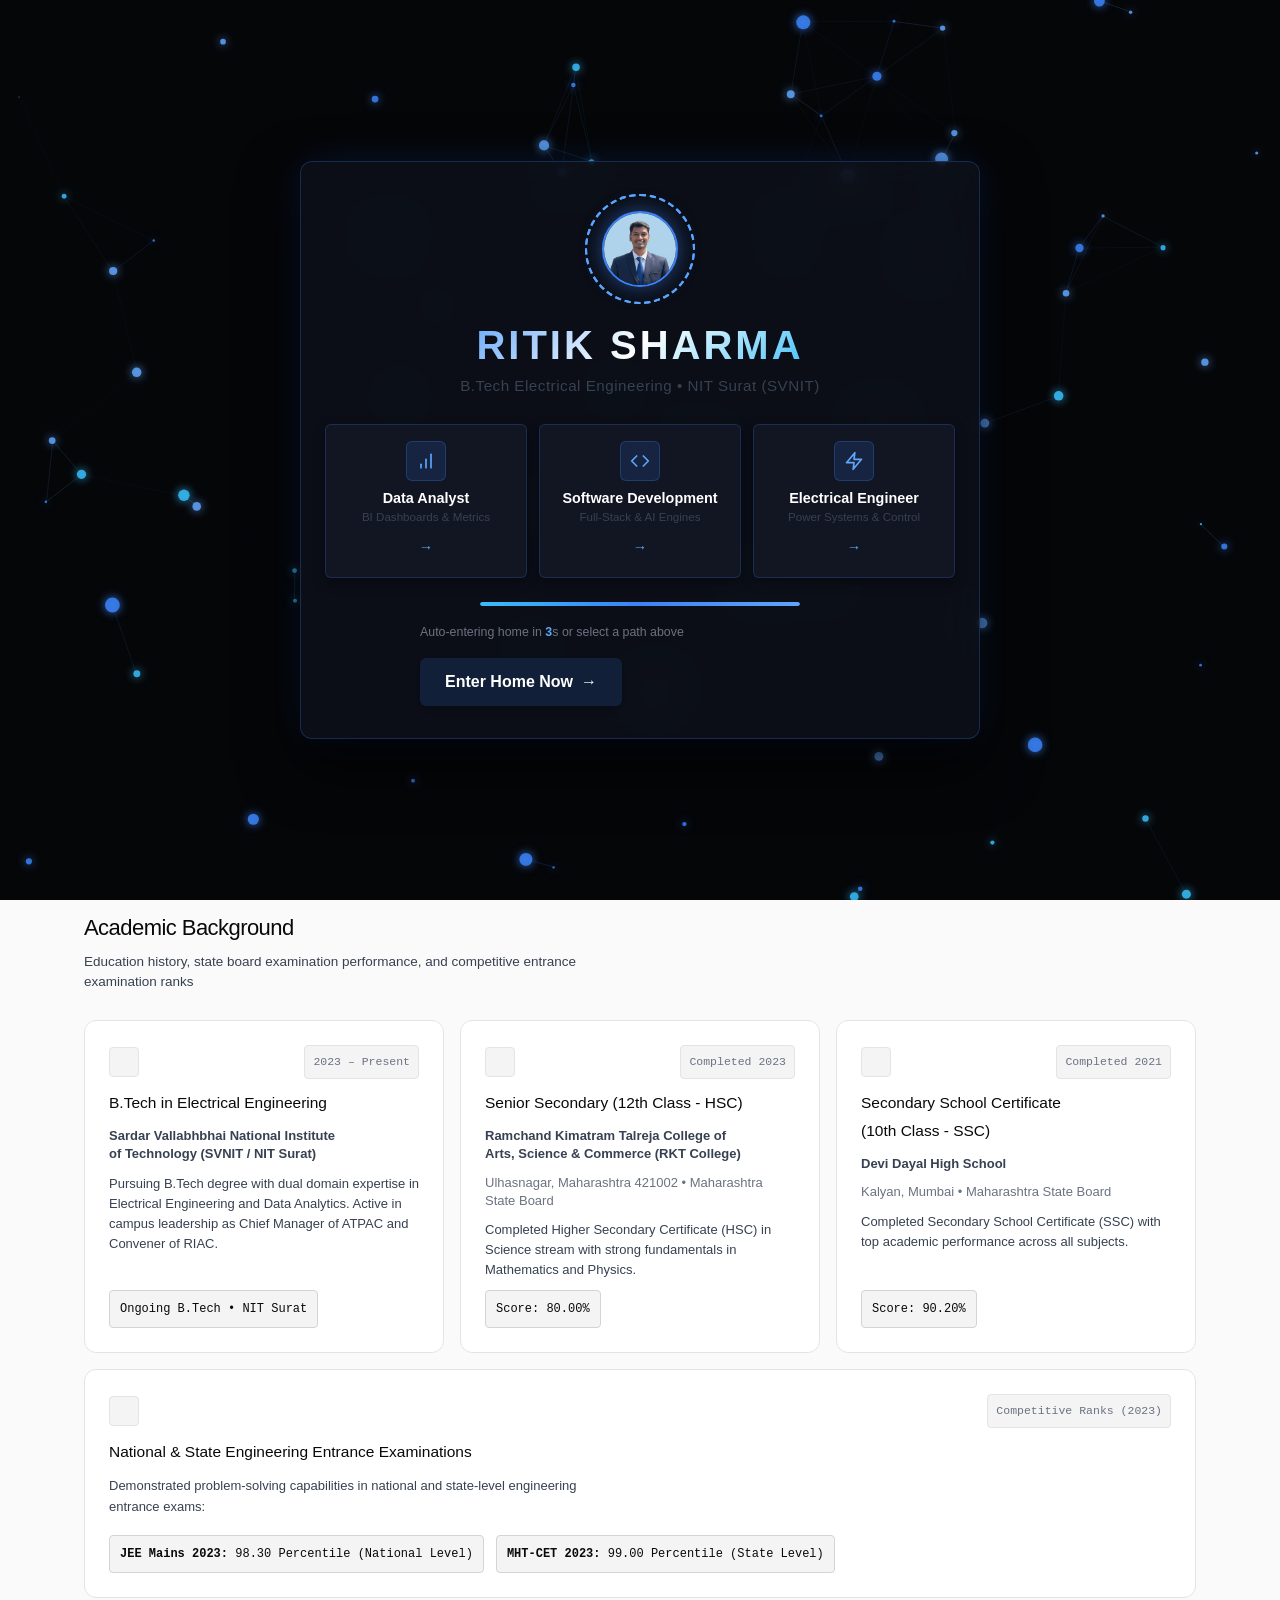
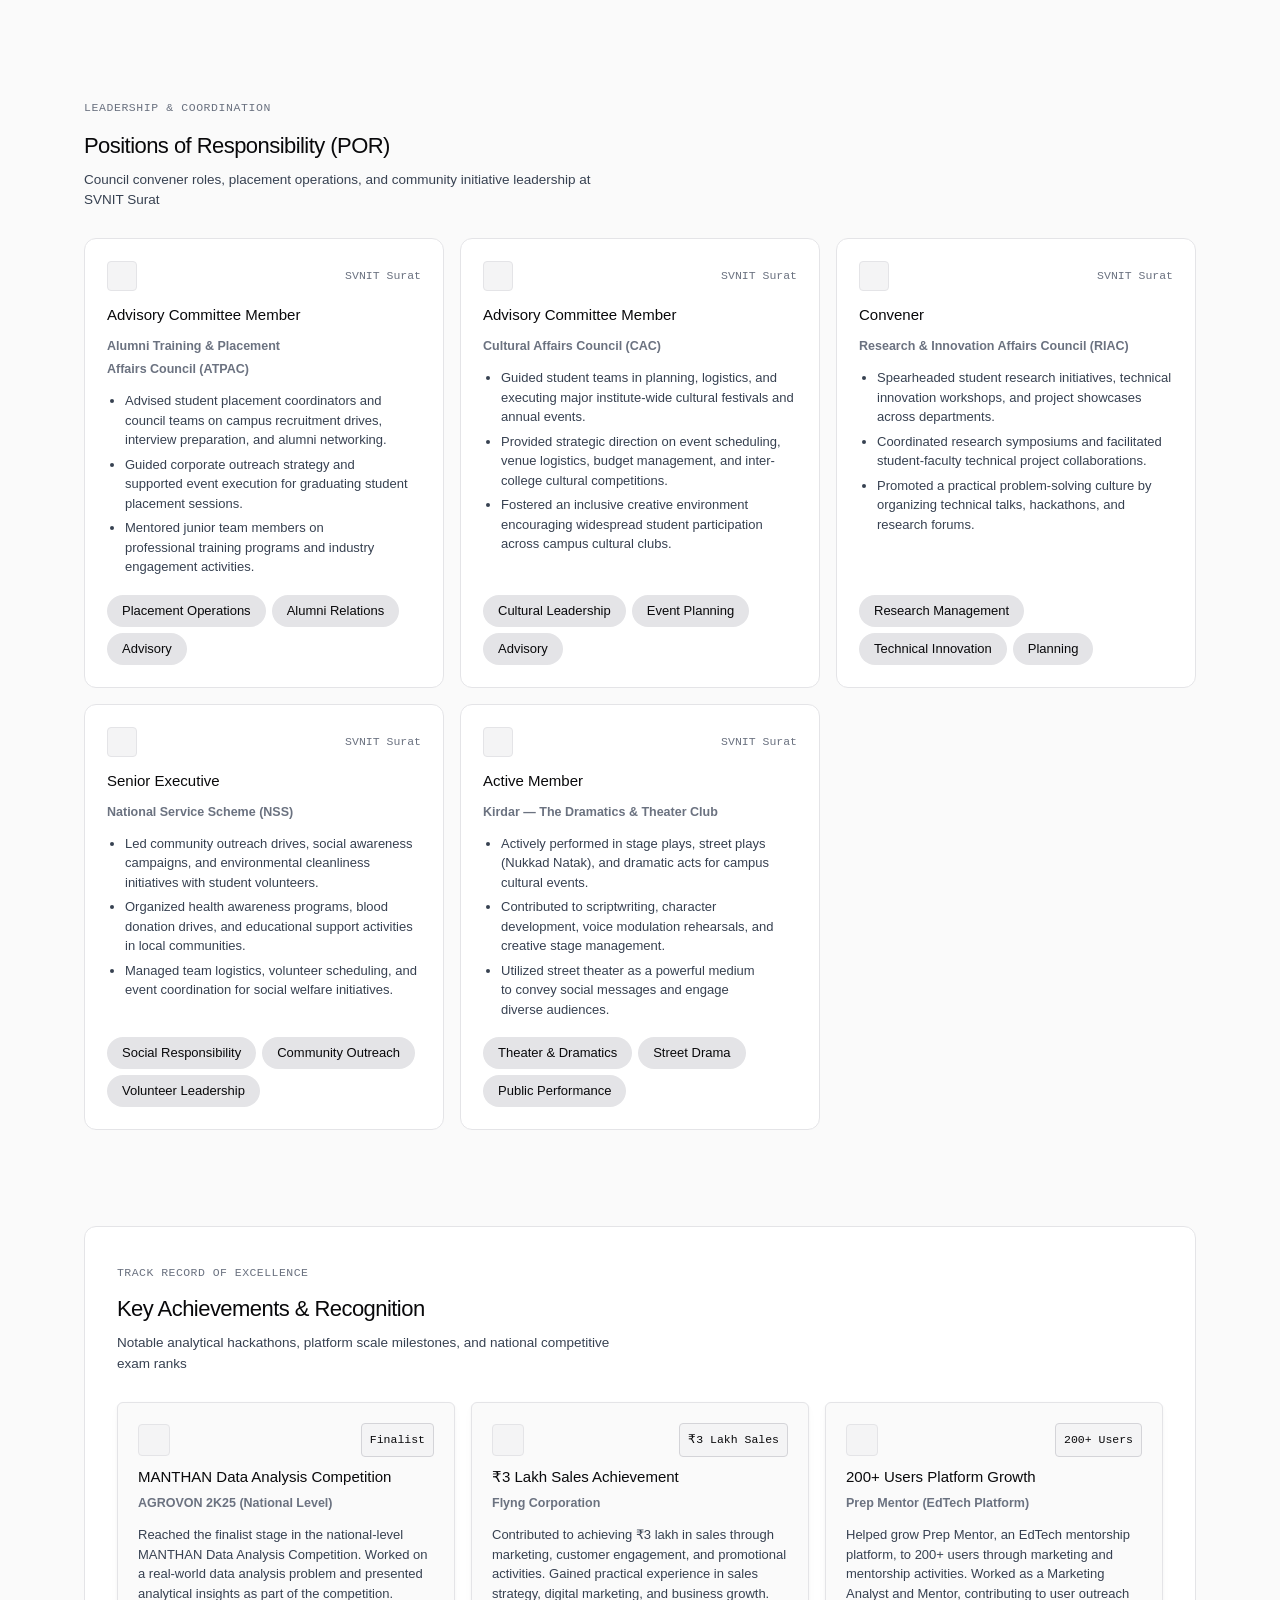
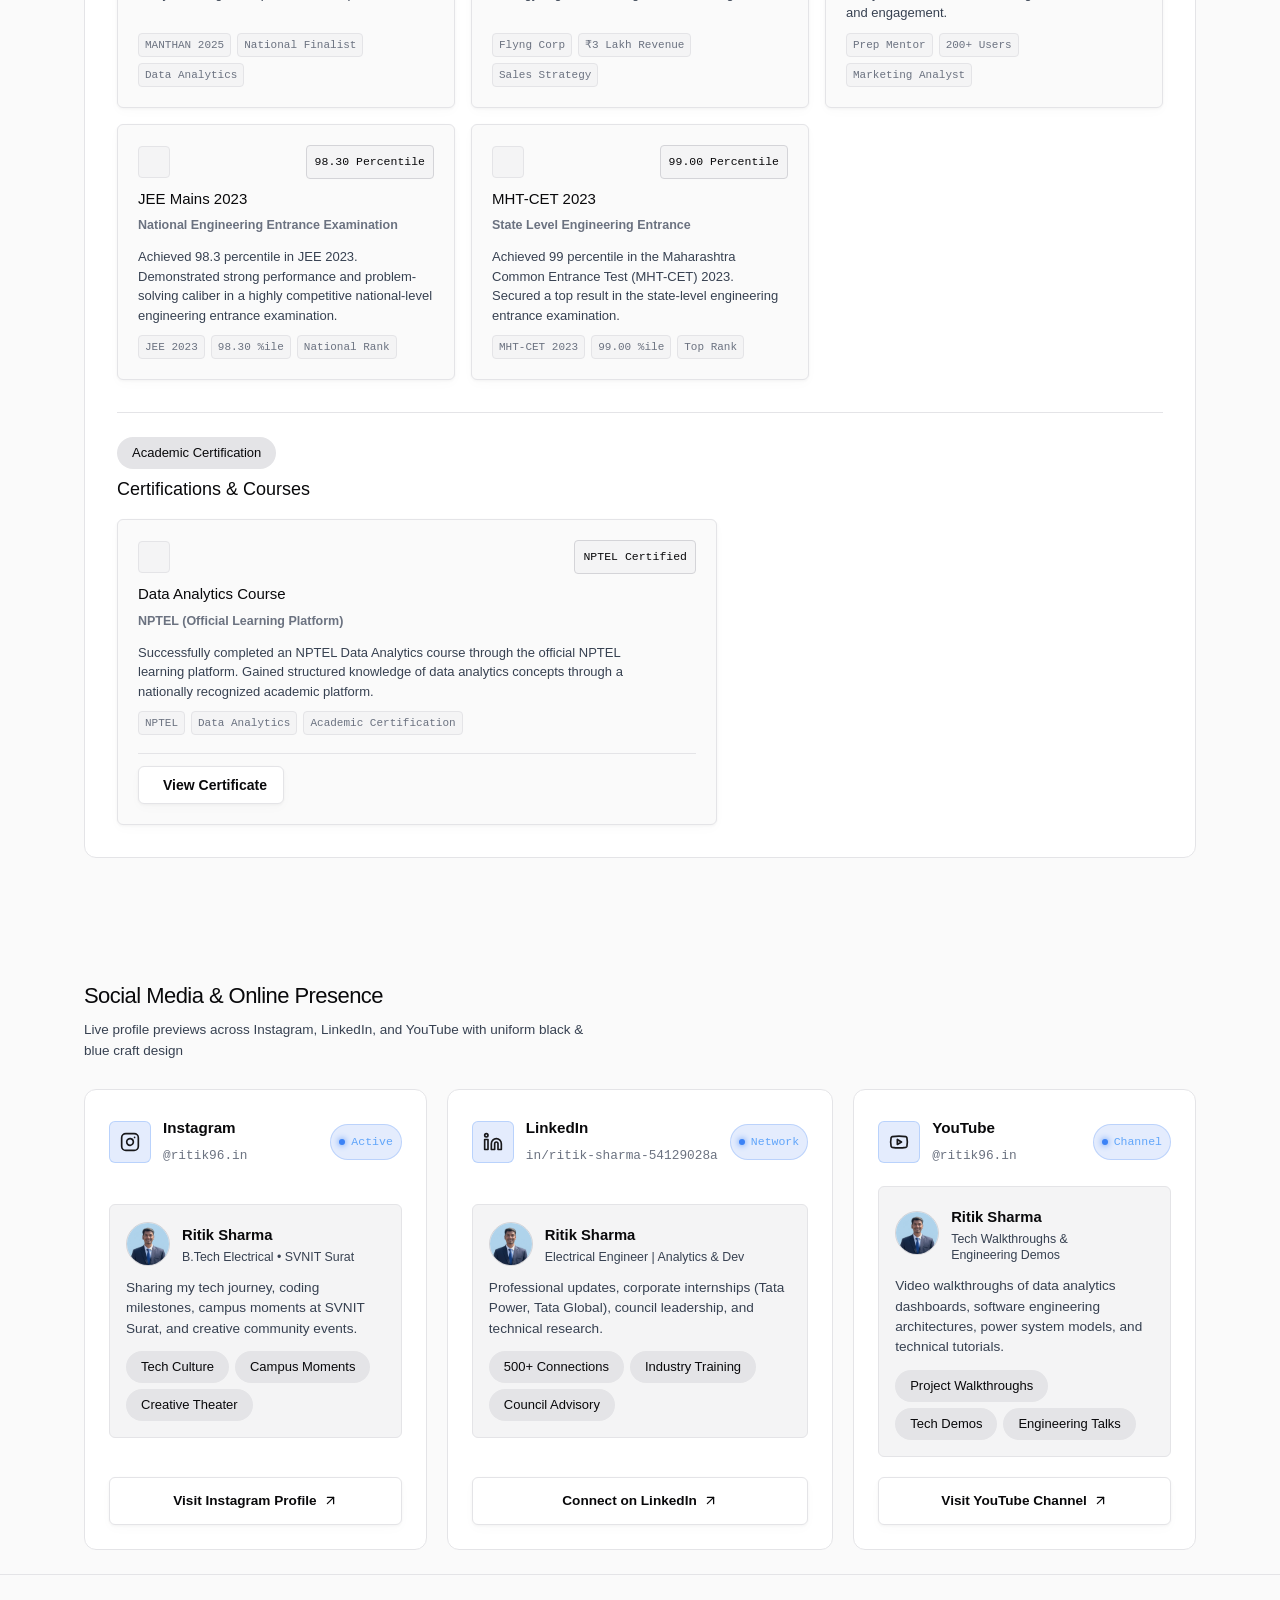
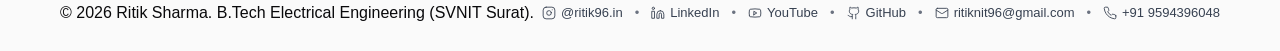
==== commit 997a5c83: "feat: implement CodeWithHarry design system with clean editorial structure, dark ink accents, and li" ====
--- a/index.html
+++ b/index.html
@@ -3,15 +3,14 @@
 <head>
     <meta charset="UTF-8">
     <meta name="viewport" content="width=device-width, initial-scale=1.0">
-    <meta name="theme-color" content="#08090d">
+    <meta name="theme-color" content="#FAFAFA">
     <title>Ritik Sharma | Engineering, Analytics & Software Portfolio</title>
     <meta name="description" content="Portfolio of Ritik Sharma - B.Tech Electrical Engineering at SVNIT Surat. Data Analytics, Power Systems & Software Development.">
     
-    <!-- Preconnect & Fonts: Inter & JetBrains Mono -->
+    <!-- Fonts -->
     <link rel="preconnect" href="https://fonts.googleapis.com">
     <link rel="preconnect" href="https://fonts.gstatic.com" crossorigin>
     <link rel="preconnect" href="https://images.unsplash.com">
-    <link href="https://fonts.googleapis.com/css2?family=Inter:wght@400;500;600&family=JetBrains+Mono:wght@400;500&display=swap" rel="stylesheet">
     
     <!-- Style Sheets -->
     <link rel="stylesheet" href="css/style.css">
@@ -19,7 +18,7 @@
     <!-- Lucide Icons CDN -->
     <script src="https://unpkg.com/lucide@latest"></script>
 </head>
-<body class="dark-theme">
+<body class="light-theme">
 
     <!-- 3D INTRO SPLASH & DIRECT DOMAIN JUMP ANIMATION SCREEN -->
     <div id="splash-screen" class="splash-screen" role="dialog" aria-modal="true" aria-label="Welcome screen">
--- a/css/style.css
+++ b/css/style.css
@@ -1,128 +1,154 @@
 /* ==========================================================================
-   RITIK SHARMA PORTFOLIO — CRAFT SYSTEM
-   Synthesized from pbakaus/impeccable (Craft Floor, Polish, Delight)
-   and vercel-labs/agent-skills (Web Interface Guidelines & Writing Guidelines).
-   
-   Direction: Technical, exact, calm, high-performance, accessible.
-   Palette: Graphite neutral ramp with single disciplined accent.
-   Grid: Strict 4px spacing scale, nested radius math, physical light depth.
-   Browser surfaces: Themed selection, custom caret, tabular figures, focus rings.
+   CODEWITHHARRY DESIGN SYSTEM
+   Specification: A bright, approachable learning platform with clean editorial
+   structure, dark ink accents, and a light, spacious presentation.
    ========================================================================== */
 
 :root {
-    color-scheme: dark;
-    
-    /* OLED Deep Black & Electric Sapphire Blue System (Favorite Palette) */
-    --bg-deep: #050608;
-    --bg-page: #08090d;
-    --bg-card: #0e111a;
-    --bg-raised: #141826;
-    --bg-raised-hover: #1b2135;
-    
-    --border-hairline: rgba(59, 130, 246, 0.12);
-    --border-subtle: rgba(59, 130, 246, 0.22);
-    --border-hover: rgba(96, 165, 250, 0.45);
-    
-    --text-primary: #f8fafc;
-    --text-secondary: #94a3b8;
-    --text-muted: #64748b;
-    
-    /* Layered Physical Depth System with Sapphire Ambient Glow */
-    --shadow-card: 0 1px 3px rgba(0, 0, 0, 0.6), 0 6px 20px -2px rgba(2, 6, 23, 0.5);
-    --shadow-hover: 0 4px 14px rgba(0, 0, 0, 0.7), 0 16px 36px -4px rgba(37, 99, 235, 0.25);
-    --highlight-specular: inset 0 1px 0 rgba(147, 197, 253, 0.08);
-    
-    /* Signature Electric Sapphire Blue Accent */
-    --accent: #3b82f6;
-    --accent-hover: #2563eb;
-    --accent-subtle: rgba(59, 130, 246, 0.12);
-    --accent-border: rgba(59, 130, 246, 0.32);
-    --accent-focus-ring: rgba(59, 130, 246, 0.55);
-    
-    /* Domain Accent Tones */
-    --accent-analytics: #38bdf8;
-    --accent-analytics-subtle: rgba(56, 189, 248, 0.10);
-    --accent-analytics-border: rgba(56, 189, 248, 0.24);
-    
-    --accent-electrical: #3b82f6;
-    --accent-electrical-subtle: rgba(59, 130, 246, 0.10);
-    --accent-electrical-border: rgba(59, 130, 246, 0.24);
-    
-    --accent-dev: #60a5fa;
-    --accent-dev-subtle: rgba(96, 165, 250, 0.10);
-    --accent-dev-border: rgba(96, 165, 250, 0.24);
-    
-    --semantic-success: #22c55e;
-    --semantic-error: #ef4444;
-    
-    /* Nested Radius Scale */
-    --radius-sm: 6px;
-    --radius-md: 8px;
+    color-scheme: light;
+    
+    /* CodeWithHarry Authoritative Palette */
+    --color-primary: #18181B;        /* Deep ink for primary actions & titles */
+    --color-secondary: #1F2937;      /* Charcoal accent */
+    --color-tertiary: #E4E4E7;       /* Pale cool gray divider & chip */
+    --color-neutral: #FFFFFF;        /* Base white canvas, cards & elevated UI */
+    --color-surface: #FAFAFA;        /* Faint off-white page background & inputs */
+    --color-on-surface: #09090B;     /* Darkest readable text tone */
+    --color-text: #18181B;           /* Primary readable text */
+    --color-muted: #6B7280;          /* Soft gray supporting text */
+    --color-border: #E4E4E7;         /* Divider color */
+    --color-backdrop: #F4F4F5;       /* Light gray background separation */
+    --color-error: #DC2626;          /* Clear validation red */
+    
+    /* Semantic Surfaces & Ramps (Default Light Presentation) */
+    --bg-page: var(--color-surface);
+    --bg-card: var(--color-neutral);
+    --bg-raised: var(--color-backdrop);
+    --bg-raised-hover: #ECECEE;
+    
+    --border-hairline: var(--color-border);
+    --border-subtle: #D4D4D8;
+    --border-hover: #A1A1AA;
+    
+    --text-primary: var(--color-on-surface);
+    --text-secondary: #374151;
+    --text-muted: var(--color-muted);
+    
+    /* High-contrast disciplined ink accent */
+    --accent: var(--color-primary);
+    --accent-hover: var(--color-secondary);
+    --accent-subtle: var(--color-backdrop);
+    --accent-border: var(--color-border);
+    --accent-focus-ring: rgba(24, 24, 27, 0.25);
+    
+    /* Domain subtle tones */
+    --accent-analytics: #2563eb;
+    --accent-analytics-subtle: #eff6ff;
+    --accent-analytics-border: #bfdbfe;
+    
+    --accent-electrical: #d97706;
+    --accent-electrical-subtle: #fffbeb;
+    --accent-electrical-border: #fde68a;
+    
+    --accent-dev: #4f46e5;
+    --accent-dev-subtle: #eef2ff;
+    --accent-dev-border: #c7d2fe;
+    
+    --semantic-success: #16a34a;
+    --semantic-error: var(--color-error);
+    
+    /* CodeWithHarry Rounded Scale */
+    --radius-none: 0px;
+    --radius-sm: 4px;
+    --radius-md: 6px;
     --radius-lg: 12px;
+    --radius-xl: 16px;
+    --radius-full: 9999px;
     --radius-pill: 9999px;
     
-    /* Typography */
-    --font-sans: 'Inter', -apple-system, BlinkMacSystemFont, 'Segoe UI', Roboto, Helvetica, Arial, sans-serif;
-    --font-mono: 'JetBrains Mono', 'IBM Plex Mono', Menlo, Consolas, monospace;
-    
-    /* Motion (Authored Exponential Easing) */
+    /* CodeWithHarry Spacing Scale */
+    --space-xs: 8px;
+    --space-sm: 24px;
+    --space-md: 48px;
+    --space-lg: 92px;
+    --space-xl: 144px;
+    
+    /* CodeWithHarry Typography */
+    --font-sans: Arial, Helvetica, sans-serif;
+    --font-mono: 'Geist Mono', Menlo, Consolas, monospace;
+    
+    /* CodeWithHarry Elevation: Subtle, light shadowing lifting from white */
+    --shadow-card: 0 1px 3px rgba(0, 0, 0, 0.04), 0 4px 12px rgba(0, 0, 0, 0.02);
+    --shadow-hover: 0 4px 12px rgba(0, 0, 0, 0.07), 0 10px 24px rgba(0, 0, 0, 0.04);
+    --highlight-specular: none;
+    
+    /* Motion */
     --ease-standard: cubic-bezier(0.22, 1, 0.36, 1);
     --duration-fast: 150ms;
     --duration-normal: 220ms;
 }
 
-/* Light Theme Neutral Ramp */
-.light-theme {
-    color-scheme: light;
-    
-    --bg-deep: #f0f0f2;
-    --bg-page: #fafafa;
-    --bg-card: #ffffff;
-    --bg-raised: #f4f4f5;
-    --bg-raised-hover: #e4e4e7;
-    
-    --border-hairline: rgba(0, 0, 0, 0.08);
-    --border-subtle: rgba(0, 0, 0, 0.15);
-    --border-hover: rgba(0, 0, 0, 0.30);
-    
-    --text-primary: #09090b;
-    --text-secondary: #52525b;
-    --text-muted: #71717a;
-    
-    --shadow-card: 0 1px 3px rgba(0, 0, 0, 0.05), 0 6px 18px -2px rgba(0, 0, 0, 0.04);
-    --shadow-hover: 0 4px 12px rgba(0, 0, 0, 0.08), 0 14px 28px -4px rgba(0, 0, 0, 0.08);
-    --highlight-specular: inset 0 1px 0 rgba(255, 255, 255, 0.9);
-    
-    --accent: #2563eb;
-    --accent-hover: #1d4ed8;
-    --accent-subtle: rgba(37, 99, 235, 0.08);
-    --accent-border: rgba(37, 99, 235, 0.22);
-    --accent-focus-ring: rgba(37, 99, 235, 0.35);
-    
-    --accent-analytics: #0284c7;
-    --accent-analytics-subtle: rgba(2, 132, 199, 0.08);
-    --accent-analytics-border: rgba(2, 132, 199, 0.20);
-    
-    --accent-electrical: #d97706;
-    --accent-electrical-subtle: rgba(217, 119, 6, 0.08);
-    --accent-electrical-border: rgba(217, 119, 6, 0.20);
-    
-    --accent-dev: #9333ea;
-    --accent-dev-subtle: rgba(147, 51, 234, 0.08);
-    --accent-dev-border: rgba(147, 51, 234, 0.20);
+/* CodeWithHarry Disciplined Dark Ink Mode */
+body.dark-theme, .dark-theme {
+    color-scheme: dark;
+    
+    --color-primary: #FAFAFA;
+    --color-secondary: #E4E4E7;
+    --color-tertiary: #27272A;
+    --color-neutral: #18181B;
+    --color-surface: #09090B;
+    --color-on-surface: #F4F4F5;
+    --color-text: #FAFAFA;
+    --color-muted: #A1A1AA;
+    --color-border: #27272A;
+    --color-backdrop: #121215;
+    
+    --bg-page: #09090B;
+    --bg-card: #18181B;
+    --bg-raised: #202024;
+    --bg-raised-hover: #27272D;
+    
+    --border-hairline: #27272A;
+    --border-subtle: #3F3F46;
+    --border-hover: #52525B;
+    
+    --text-primary: #F4F4F5;
+    --text-secondary: #D4D4D8;
+    --text-muted: #A1A1AA;
+    
+    --accent: #FFFFFF;
+    --accent-hover: #E4E4E7;
+    --accent-subtle: #27272A;
+    --accent-border: #3F3F46;
+    --accent-focus-ring: rgba(255, 255, 255, 0.3);
+    
+    --accent-analytics: #38bdf8;
+    --accent-analytics-subtle: rgba(56, 189, 248, 0.12);
+    --accent-analytics-border: rgba(56, 189, 248, 0.28);
+    
+    --accent-electrical: #fbbf24;
+    --accent-electrical-subtle: rgba(251, 191, 36, 0.12);
+    --accent-electrical-border: rgba(251, 191, 36, 0.28);
+    
+    --accent-dev: #818cf8;
+    --accent-dev-subtle: rgba(129, 140, 248, 0.12);
+    --accent-dev-border: rgba(129, 140, 248, 0.28);
+    
+    --shadow-card: 0 1px 3px rgba(0, 0, 0, 0.4), 0 6px 18px rgba(0, 0, 0, 0.3);
+    --shadow-hover: 0 4px 14px rgba(0, 0, 0, 0.5), 0 14px 28px rgba(0, 0, 0, 0.4);
 }
 
 /* ==========================================================================
    BROWSER SURFACES (THEMED CRAFT FLOOR)
    ========================================================================== */
 ::selection {
-    background: rgba(59, 130, 246, 0.28);
-    color: #ffffff;
-}
-
-.light-theme ::selection {
-    background: rgba(37, 99, 235, 0.20);
-    color: #000000;
+    background: #18181B;
+    color: #FFFFFF;
+}
+
+body.dark-theme ::selection {
+    background: #FAFAFA;
+    color: #09090B;
 }
 
 input, textarea {
@@ -511,7 +537,7 @@
                 color var(--duration-normal) var(--ease-standard);
 }
 
-/* Ambient Background Grid Texture (OLED Black & Sapphire Glow) */
+/* Ambient Background Canvas (Clean Editorial Presentation) */
 body::before {
     content: "";
     position: fixed;
@@ -520,20 +546,17 @@
     width: 100%;
     height: 100%;
     background-image: 
-        radial-gradient(ellipse 90% 55% at 50% -12%, rgba(37, 99, 235, 0.14) 0%, transparent 65%),
-        radial-gradient(circle at 85% 20%, rgba(59, 130, 246, 0.05) 0%, transparent 40%),
-        linear-gradient(to right, rgba(59, 130, 246, 0.035) 1px, transparent 1px),
-        linear-gradient(to bottom, rgba(59, 130, 246, 0.035) 1px, transparent 1px);
-    background-size: 100% 100%, 100% 100%, 32px 32px, 32px 32px;
+        linear-gradient(to right, rgba(0, 0, 0, 0.015) 1px, transparent 1px),
+        linear-gradient(to bottom, rgba(0, 0, 0, 0.015) 1px, transparent 1px);
+    background-size: 32px 32px, 32px 32px;
     pointer-events: none;
     z-index: -1;
 }
 
-body.light-theme::before {
+body.dark-theme::before {
     background-image: 
-        radial-gradient(ellipse 80% 50% at 50% -10%, rgba(37, 99, 235, 0.06) 0%, transparent 60%),
-        linear-gradient(to right, rgba(0, 0, 0, 0.025) 1px, transparent 1px),
-        linear-gradient(to bottom, rgba(0, 0, 0, 0.025) 1px, transparent 1px);
+        linear-gradient(to right, rgba(255, 255, 255, 0.02) 1px, transparent 1px),
+        linear-gradient(to bottom, rgba(255, 255, 255, 0.02) 1px, transparent 1px);
 }
 
 /* Skip link for keyboard accessibility */
@@ -565,24 +588,64 @@
     scroll-margin-top: 84px;
 }
 
-/* Typography & Content Wrapping */
-h1, h2, h3, h4, h5, h6 {
-    font-weight: 500;
-    color: var(--text-primary);
-    letter-spacing: -0.025em;
-    line-height: 1.25;
+/* ==========================================================================
+   CODEWITHHARRY TYPOGRAPHY SCALE (Arial, Helvetica, sans-serif)
+   ========================================================================== */
+h1 {
+    font-family: var(--font-sans);
+    font-size: 30px;
+    font-weight: 600;
+    line-height: 36px;
+    letter-spacing: 0px;
+    color: var(--text-primary);
     text-wrap: balance;
+}
+
+h2 {
+    font-family: var(--font-sans);
+    font-size: 26px;
+    font-weight: 600;
+    line-height: 36px;
+    letter-spacing: 0px;
+    color: var(--text-primary);
+    text-wrap: balance;
+}
+
+h3 {
+    font-family: var(--font-sans);
+    font-size: 22px;
+    font-weight: 600;
+    line-height: 28px;
+    letter-spacing: 0px;
+    color: var(--text-primary);
+    text-wrap: balance;
+}
+
+h4 {
+    font-family: var(--font-sans);
+    font-size: 19px;
+    font-weight: 600;
+    line-height: 23px;
+    letter-spacing: 0px;
+    color: var(--text-primary);
+    text-wrap: balance;
+}
+
+body, p {
+    font-family: var(--font-sans);
+    font-size: 16px;
+    font-weight: 400;
+    line-height: 28px;
+    letter-spacing: 0px;
+    color: var(--text-primary);
+    text-wrap: pretty;
 }
 
 body, p, h1, h2, h3, h4, span, a {
     overflow-wrap: break-word;
 }
 
-/* Optimal Prose Measure (45–75ch) & Pretty Wrapping */
-p, .item-desc, .achievement-card-text, .project-desc, .timeline-text, .bio-text {
-    text-wrap: pretty;
-}
-
+/* Optimal Prose Measure (45–75ch) */
 .item-desc, .achievement-card-text, .project-desc, .timeline-text, .bio-text {
     max-width: 68ch;
 }
@@ -671,15 +734,17 @@
     width: 100%;
     z-index: 100;
     height: 60px;
-    background: rgba(8, 9, 13, 0.85);
-    backdrop-filter: blur(14px);
-    -webkit-backdrop-filter: blur(14px);
+    background: rgba(255, 255, 255, 0.96);
+    backdrop-filter: blur(8px);
+    -webkit-backdrop-filter: blur(8px);
+    border-bottom: 1px solid var(--color-border);
+    transition: background-color var(--duration-fast) var(--ease-standard),
+                border-color var(--duration-fast) var(--ease-standard);
+}
+
+body.dark-theme .navbar {
+    background: rgba(24, 24, 27, 0.96);
     border-bottom: 1px solid var(--border-hairline);
-    transition: border-color var(--duration-fast) var(--ease-standard);
-}
-
-.light-theme .navbar {
-    background: rgba(248, 250, 252, 0.88);
 }
 
 .nav-container {
@@ -694,57 +759,54 @@
 }
 
 .logo {
-    font-size: 14.5px;
+    font-size: 16px;
+    font-weight: 600;
+    letter-spacing: 0px;
+    color: var(--color-primary);
+    display: inline-flex;
+    align-items: center;
+    gap: 6px;
+    border-radius: var(--radius-sm);
+}
+
+.logo-accent {
+    color: var(--color-muted);
+    font-weight: 400;
+}
+
+.nav-menu ul {
+    display: flex;
+    gap: 12px;
+    align-items: center;
+}
+
+.nav-link {
+    font-size: 14px;
     font-weight: 500;
-    letter-spacing: -0.01em;
-    color: var(--text-primary);
+    color: var(--color-text);
     display: inline-flex;
     align-items: center;
-    gap: 8px;
-    border-radius: var(--radius-sm);
-}
-
-.logo-accent {
-    color: var(--text-secondary);
-    font-weight: 400;
-}
-
-.nav-menu ul {
-    display: flex;
-    gap: 20px;
-    align-items: center;
-}
-
-.nav-link {
-    font-size: 13px;
-    font-weight: 400;
-    color: var(--text-secondary);
-    display: inline-flex;
-    align-items: center;
     gap: 6px;
-    padding: 6px 4px;
+    padding: 6px 12px;
     position: relative;
     border-radius: var(--radius-sm);
-    transition: color var(--duration-fast) var(--ease-standard);
+    transition: background-color var(--duration-fast) var(--ease-standard),
+                color var(--duration-fast) var(--ease-standard);
 }
 
 .nav-link:hover {
-    color: var(--text-primary);
+    color: var(--color-primary);
+    background-color: var(--color-backdrop);
 }
 
 .nav-link.active {
-    color: var(--text-primary);
-    font-weight: 500;
+    color: var(--color-primary);
+    background-color: var(--color-backdrop);
+    font-weight: 600;
 }
 
 .nav-link.active::after {
-    content: '';
-    position: absolute;
-    bottom: -1px;
-    left: 0;
-    width: 100%;
-    height: 1px;
-    background: var(--text-primary);
+    display: none;
 }
 
 .nav-actions {
@@ -850,9 +912,9 @@
 .card {
     background: var(--bg-card);
     border: 1px solid var(--border-hairline);
-    border-radius: var(--radius-lg);
-    padding: 24px;
-    box-shadow: var(--shadow-card), var(--highlight-specular);
+    border-radius: var(--radius-xl);
+    padding: 24px 20px;
+    box-shadow: var(--shadow-card);
     transition: border-color var(--duration-fast) var(--ease-standard),
                 background-color var(--duration-fast) var(--ease-standard),
                 box-shadow var(--duration-fast) var(--ease-standard),
@@ -861,6 +923,7 @@
 
 .card:hover {
     border-color: var(--border-subtle);
+    box-shadow: var(--shadow-hover);
 }
 
 /* ==========================================================================
@@ -993,24 +1056,23 @@
     display: inline-flex;
     align-items: center;
     gap: 6px;
-    font-size: 12.5px;
-    color: var(--text-secondary);
-    background: var(--bg-raised);
-    padding: 4px 10px;
-    border-radius: var(--radius-sm);
-    border: 1px solid var(--border-hairline);
+    font-size: 13px;
+    font-weight: 500;
+    color: var(--color-on-surface);
+    background: var(--color-backdrop);
+    padding: 6px 14px;
+    border-radius: var(--radius-full);
+    border: 1px solid var(--color-border);
     touch-action: manipulation;
-    transition: color var(--duration-fast) var(--ease-standard),
-                border-color var(--duration-fast) var(--ease-standard),
-                background-color var(--duration-fast) var(--ease-standard),
-                transform var(--duration-fast) var(--ease-standard);
+    transition: background-color var(--duration-fast) var(--ease-standard),
+                color var(--duration-fast) var(--ease-standard),
+                border-color var(--duration-fast) var(--ease-standard);
 }
 
 .pill-link:hover {
-    color: var(--text-primary);
-    border-color: var(--border-subtle);
-    background: var(--bg-raised-hover);
-    transform: translateY(-1px);
+    color: var(--color-neutral);
+    background-color: var(--color-primary);
+    border-color: var(--color-primary);
 }
 
 .pill-link svg, .pill-text svg, .pill-icon {
@@ -1168,74 +1230,99 @@
 }
 
 /* ==========================================================================
-   BUTTONS
+   CODEWITHHARRY BUTTONS (button-primary, button-secondary, button-tertiary)
    ========================================================================== */
 .btn {
     display: inline-flex;
     align-items: center;
     justify-content: center;
     gap: 8px;
-    height: 36px;
-    padding: 0 16px;
-    border-radius: var(--radius-md);
-    font-size: 13px;
-    font-weight: 500;
+    height: 48px;
+    padding: 12px 24px;
+    border-radius: var(--radius-md); /* 6px */
+    font-family: var(--font-sans);
+    font-size: 16px;
+    font-weight: 600;
+    line-height: 24px;
+    letter-spacing: 0px;
     cursor: pointer;
-    border: 1px solid var(--border-hairline);
+    border: 1px solid transparent;
     white-space: nowrap;
-    background: var(--bg-raised);
-    color: var(--text-primary);
     touch-action: manipulation;
     box-shadow: var(--shadow-card);
     transition: background-color var(--duration-fast) var(--ease-standard),
                 border-color var(--duration-fast) var(--ease-standard),
                 color var(--duration-fast) var(--ease-standard),
-                box-shadow var(--duration-fast) var(--ease-standard),
-                transform var(--duration-fast) var(--ease-standard);
+                box-shadow var(--duration-fast) var(--ease-standard);
 }
 
 .btn:active {
     transform: scale(0.98);
 }
 
-.btn:hover {
-    background: var(--bg-raised-hover);
-    border-color: var(--border-subtle);
-    color: var(--text-primary);
-    box-shadow: var(--shadow-hover);
-}
-
+/* button-primary: primary ink fill with white text */
 .btn-primary {
-    background: var(--text-primary);
-    color: var(--bg-deep);
-    border-color: var(--text-primary);
-    font-weight: 500;
+    background-color: var(--color-primary); /* #18181B */
+    color: var(--color-neutral); /* #FFFFFF */
+    border-color: var(--color-primary);
 }
 
 .btn-primary:hover {
-    background: #ffffff;
-    color: #000000;
-    border-color: #ffffff;
-}
-
-.light-theme .btn-primary {
-    background: #09090b;
-    color: #ffffff;
-    border-color: #09090b;
-}
-
-.light-theme .btn-primary:hover {
-    background: #000000;
-    color: #ffffff;
-}
-
+    background-color: var(--color-secondary); /* #1F2937 */
+    border-color: var(--color-secondary);
+    color: var(--color-neutral);
+}
+
+body.dark-theme .btn-primary {
+    background-color: #FAFAFA;
+    color: #09090B;
+    border-color: #FAFAFA;
+}
+
+body.dark-theme .btn-primary:hover {
+    background-color: #E4E4E7;
+    border-color: #E4E4E7;
+}
+
+/* button-secondary: white background with light border */
 .btn-secondary {
-    background: var(--bg-raised);
-    border-color: var(--border-hairline);
-    color: var(--text-primary);
+    background-color: var(--color-neutral); /* #FFFFFF */
+    color: var(--color-on-surface); /* #09090B */
+    border-color: var(--color-border); /* #E4E4E7 */
 }
 
 .btn-secondary:hover {
+    background-color: var(--color-surface); /* #FAFAFA */
+    border-color: #D4D4D8;
+    color: var(--color-on-surface);
+}
+
+body.dark-theme .btn-secondary {
+    background-color: #18181B;
+    color: #FAFAFA;
+    border-color: #27272A;
+}
+
+body.dark-theme .btn-secondary:hover {
+    background-color: #202024;
+    border-color: #3F3F46;
+}
+
+/* button-tertiary: plain text action */
+.btn-tertiary {
+    background-color: transparent;
+    color: var(--color-text);
+    border: none;
+    padding: 0;
+    box-shadow: none;
+    height: auto;
+}
+
+.btn-sm {
+    height: 38px;
+    padding: 8px 16px;
+    font-size: 14px;
+}
     background: var(--bg-raised-hover);
     border-color: var(--border-subtle);
 }
@@ -1258,38 +1345,29 @@
 }
 
 /* ==========================================================================
-   BADGES & TAGS
+   CODEWITHHARRY CHIPS & TAGS (chip: background tertiary, text on-surface, full rounded)
    ========================================================================== */
-.badge {
+.badge, .tag, .chip, .achievement-tag {
     display: inline-flex;
     align-items: center;
-    gap: 5px;
-    padding: 3px 8px;
-    border-radius: var(--radius-sm);
-    font-size: 11.5px;
+    gap: 6px;
+    padding: 6px 14px;
+    border-radius: var(--radius-full); /* 9999px */
+    font-family: var(--font-sans);
+    font-size: 13px;
     font-weight: 500;
-    background: var(--bg-raised);
-    border: 1px solid var(--border-hairline);
-    color: var(--text-secondary);
-    font-family: var(--font-mono);
-}
-
-.badge-dev, .badge-analytics, .badge-electrical {
-    background: var(--bg-raised);
-    border: 1px solid var(--border-hairline);
-    color: var(--text-secondary);
-}
-
-.tag {
-    display: inline-flex;
-    align-items: center;
-    font-size: 11.5px;
-    font-family: var(--font-mono);
-    padding: 2px 7px;
-    border-radius: var(--radius-sm);
-    background: var(--bg-raised);
-    border: 1px solid var(--border-hairline);
-    color: var(--text-secondary);
+    line-height: 18px;
+    background: var(--color-tertiary); /* #E4E4E7 */
+    color: var(--color-on-surface); /* #09090B */
+    border: 1px solid transparent;
+}
+
+body.dark-theme .badge,
+body.dark-theme .tag,
+body.dark-theme .chip,
+body.dark-theme .achievement-tag {
+    background: #27272A;
+    color: #F4F4F5;
 }
 
 /* ==========================================================================
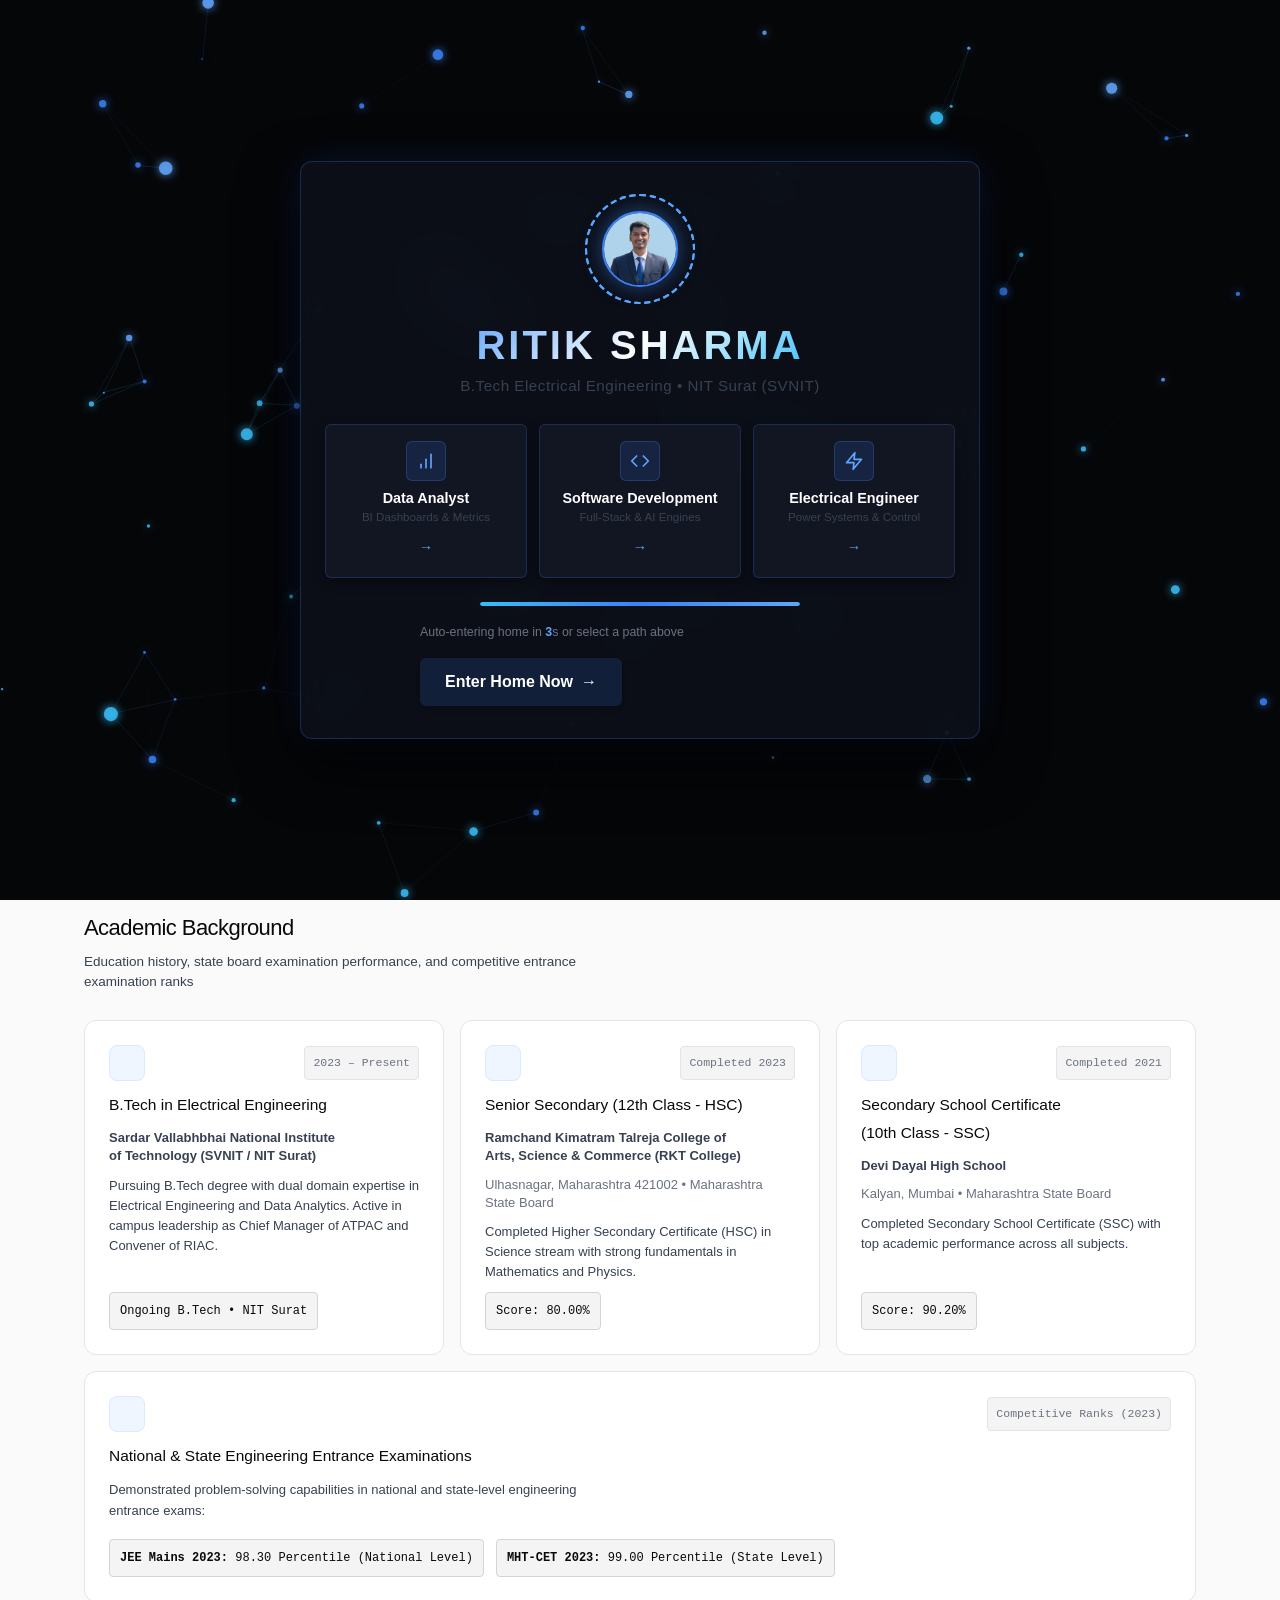
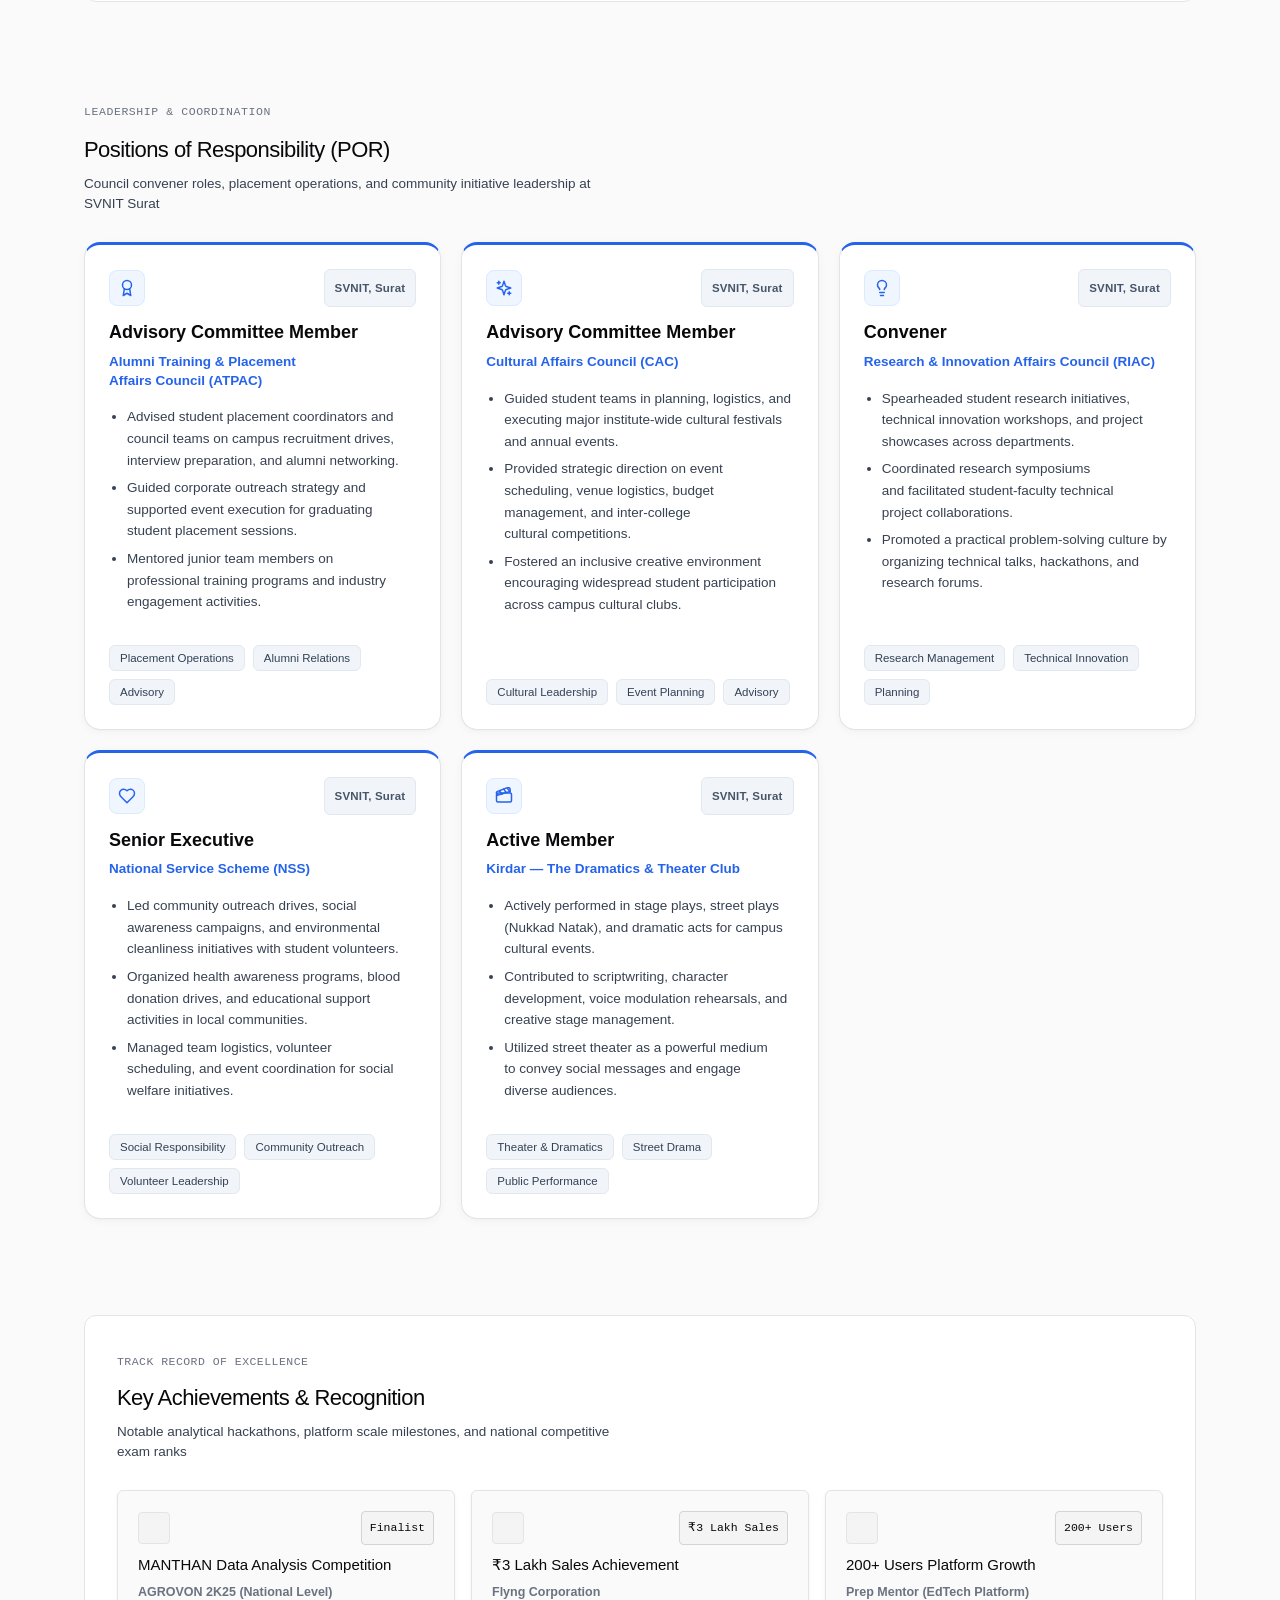
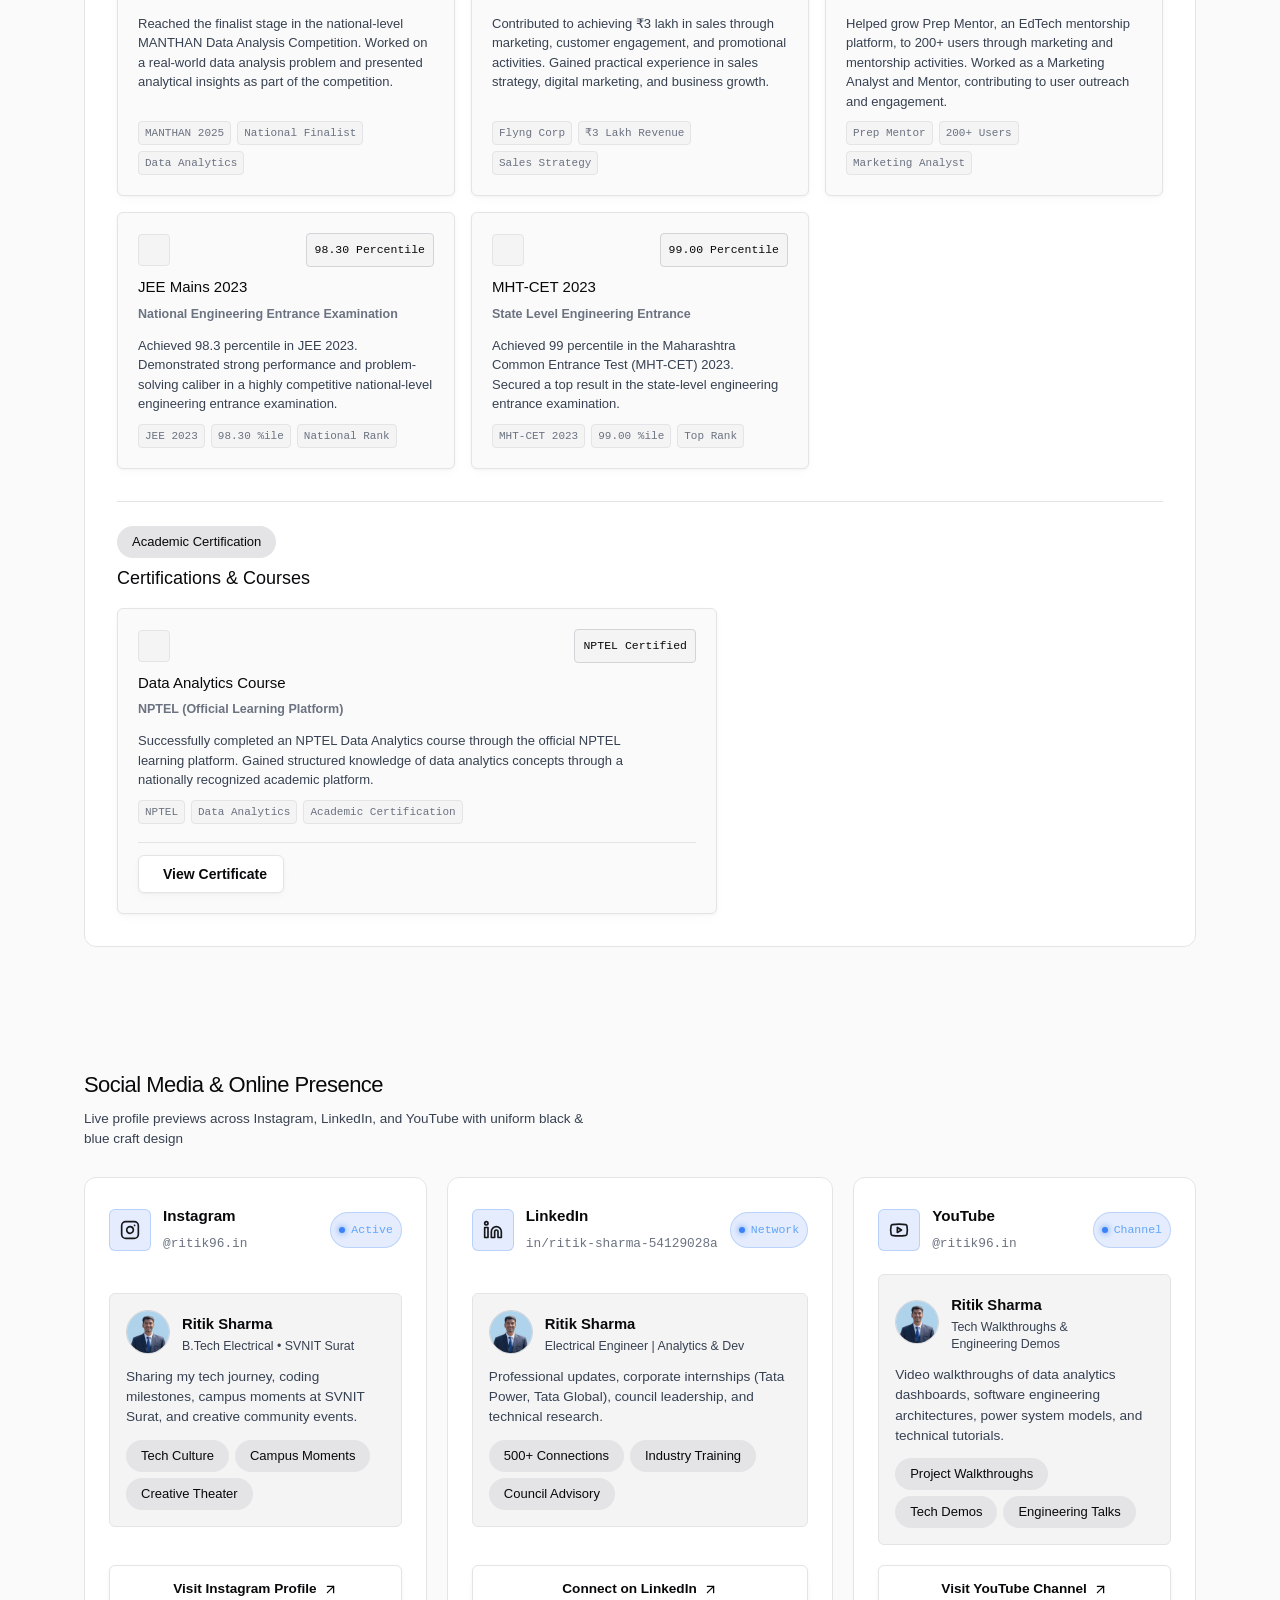
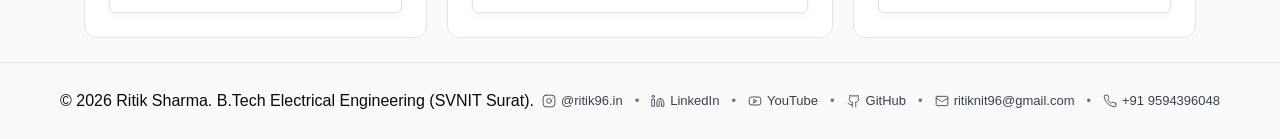
==== commit 19dc294b: "feat: align POR leadership cards with card styling specification and bright blue accents" ====
--- a/index.html
+++ b/index.html
@@ -374,9 +374,9 @@
                 <div class="card por-card-item">
                     <div class="por-header-row">
                         <div class="por-icon-box">
-                            <i data-lucide="award" aria-hidden="true"></i>
-                        </div>
-                        <span class="por-inst">SVNIT Surat</span>
+                            <svg xmlns="http://www.w3.org/2000/svg" width="18" height="18" viewBox="0 0 24 24" fill="none" stroke="currentColor" stroke-width="2" stroke-linecap="round" stroke-linejoin="round" aria-hidden="true"><circle cx="12" cy="8" r="6"/><path d="M15.477 12.89 17 22l-5-3-5 3 1.523-9.11"/></svg>
+                        </div>
+                        <span class="por-inst">SVNIT, Surat</span>
                     </div>
                     <h3 class="por-card-title">Advisory Committee Member</h3>
                     <h4 class="por-card-org">Alumni Training &amp; Placement Affairs Council (ATPAC)</h4>
@@ -396,9 +396,9 @@
                 <div class="card por-card-item">
                     <div class="por-header-row">
                         <div class="por-icon-box">
-                            <i data-lucide="sparkles" aria-hidden="true"></i>
-                        </div>
-                        <span class="por-inst">SVNIT Surat</span>
+                            <svg xmlns="http://www.w3.org/2000/svg" width="18" height="18" viewBox="0 0 24 24" fill="none" stroke="currentColor" stroke-width="2" stroke-linecap="round" stroke-linejoin="round" aria-hidden="true"><path d="m12 3-1.912 5.813a2 2 0 0 1-1.275 1.275L3 12l5.813 1.912a2 2 0 0 1 1.275 1.275L12 21l1.912-5.813a2 2 0 0 1 1.275-1.275L21 12l-5.813-1.912a2 2 0 0 1-1.275-1.275L12 3Z"/><path d="M5 3v4"/><path d="M19 17v4"/><path d="M3 5h4"/><path d="M17 19h4"/></svg>
+                        </div>
+                        <span class="por-inst">SVNIT, Surat</span>
                     </div>
                     <h3 class="por-card-title">Advisory Committee Member</h3>
                     <h4 class="por-card-org">Cultural Affairs Council (CAC)</h4>
@@ -418,9 +418,9 @@
                 <div class="card por-card-item">
                     <div class="por-header-row">
                         <div class="por-icon-box">
-                            <i data-lucide="lightbulb" aria-hidden="true"></i>
-                        </div>
-                        <span class="por-inst">SVNIT Surat</span>
+                            <svg xmlns="http://www.w3.org/2000/svg" width="18" height="18" viewBox="0 0 24 24" fill="none" stroke="currentColor" stroke-width="2" stroke-linecap="round" stroke-linejoin="round" aria-hidden="true"><path d="M15 14c.2-1 .7-1.7 1.5-2.5 1-.9 1.5-2.2 1.5-3.5A6 6 0 0 0 6 8c0 1 .2 2.2 1.5 3.5.7.7 1.3 1.5 1.5 2.5"/><path d="M9 18h6"/><path d="M10 22h4"/></svg>
+                        </div>
+                        <span class="por-inst">SVNIT, Surat</span>
                     </div>
                     <h3 class="por-card-title">Convener</h3>
                     <h4 class="por-card-org">Research &amp; Innovation Affairs Council (RIAC)</h4>
@@ -440,9 +440,9 @@
                 <div class="card por-card-item">
                     <div class="por-header-row">
                         <div class="por-icon-box">
-                            <i data-lucide="heart" aria-hidden="true"></i>
-                        </div>
-                        <span class="por-inst">SVNIT Surat</span>
+                            <svg xmlns="http://www.w3.org/2000/svg" width="18" height="18" viewBox="0 0 24 24" fill="none" stroke="currentColor" stroke-width="2" stroke-linecap="round" stroke-linejoin="round" aria-hidden="true"><path d="M19 14c1.49-1.46 3-3.21 3-5.5A5.5 5.5 0 0 0 16.5 3c-1.76 0-3 .5-4.5 2-1.5-1.5-2.74-2-4.5-2A5.5 5.5 0 0 0 2 8.5c0 2.3 1.5 4.05 3 5.5l7 7Z"/></svg>
+                        </div>
+                        <span class="por-inst">SVNIT, Surat</span>
                     </div>
                     <h3 class="por-card-title">Senior Executive</h3>
                     <h4 class="por-card-org">National Service Scheme (NSS)</h4>
@@ -462,9 +462,9 @@
                 <div class="card por-card-item">
                     <div class="por-header-row">
                         <div class="por-icon-box">
-                            <i data-lucide="clapperboard" aria-hidden="true"></i>
-                        </div>
-                        <span class="por-inst">SVNIT Surat</span>
+                            <svg xmlns="http://www.w3.org/2000/svg" width="18" height="18" viewBox="0 0 24 24" fill="none" stroke="currentColor" stroke-width="2" stroke-linecap="round" stroke-linejoin="round" aria-hidden="true"><path d="M20.2 6 3 11l-.9-2.4c-.4-1.1.2-2.4 1.3-2.8l13.6-5.1c1.1-.4 2.4.2 2.8 1.3l.4 1.4Z"/><path d="m6.2 5.3 3.1 4.2"/><path d="m11.6 2.8 3.1 4.2"/><path d="m17 2.3 3.1 4.2"/><rect width="20" height="12" x="2" y="8" rx="2"/></svg>
+                        </div>
+                        <span class="por-inst">SVNIT, Surat</span>
                     </div>
                     <h3 class="por-card-title">Active Member</h3>
                     <h4 class="por-card-org">Kirdar — The Dramatics &amp; Theater Club</h4>
--- a/css/style.css
+++ b/css/style.css
@@ -1918,29 +1918,30 @@
 
 .por-grid-cards {
     display: grid;
-    grid-template-columns: repeat(3, 1fr);
-    gap: 16px;
-    margin-top: 20px;
+    grid-template-columns: repeat(auto-fit, minmax(320px, 1fr));
+    gap: 20px;
+    margin-top: 24px;
 }
 
 .por-card-item {
     background: var(--bg-card);
     border: 1px solid var(--border-hairline);
-    border-radius: var(--radius-lg);
-    padding: 22px;
-    display: flex;
-    flex-direction: column;
-    gap: 10px;
-    box-shadow: var(--shadow-card), var(--highlight-specular);
-    transition: border-color var(--duration-fast) var(--ease-standard),
+    border-top: 3.5px solid #2563EB;
+    border-radius: var(--radius-xl);
+    padding: 24px;
+    display: flex;
+    flex-direction: column;
+    gap: 12px;
+    box-shadow: 0 2px 8px rgba(0, 0, 0, 0.04), 0 1px 2px rgba(0, 0, 0, 0.02);
+    transition: transform var(--duration-fast) var(--ease-standard),
                 box-shadow var(--duration-fast) var(--ease-standard),
-                transform var(--duration-fast) var(--ease-standard);
+                border-color var(--duration-fast) var(--ease-standard);
 }
 
 .por-card-item:hover {
-    border-color: var(--border-subtle);
-    box-shadow: var(--shadow-hover), var(--highlight-specular);
-    transform: translateY(-1px);
+    border-color: #93C5FD;
+    box-shadow: 0 8px 24px rgba(37, 99, 235, 0.08), 0 2px 6px rgba(0, 0, 0, 0.04);
+    transform: translateY(-2px);
 }
 
 .por-header-row {
@@ -1951,47 +1952,132 @@
 }
 
 .por-icon-box {
-    width: 30px;
-    height: 30px;
-    border-radius: var(--radius-sm);
-    background: var(--bg-raised);
-    border: 1px solid var(--border-hairline);
+    width: 36px;
+    height: 36px;
+    border-radius: 8px;
+    background: #EFF6FF;
+    border: 1px solid #DBEAFE;
     display: flex;
     align-items: center;
     justify-content: center;
-    color: var(--text-secondary);
+    color: #2563EB;
+    flex-shrink: 0;
 }
 
 .por-icon-box svg {
-    width: 15px;
-    height: 15px;
-    stroke-width: 1.5px;
+    width: 18px;
+    height: 18px;
+    stroke: #2563EB;
+    stroke-width: 2;
+    fill: none;
 }
 
 .por-inst {
     font-size: 11.5px;
-    font-family: var(--font-mono);
-    color: var(--text-muted);
+    font-weight: 600;
+    font-family: var(--font-base);
+    color: #475569;
+    background: #F1F5F9;
+    border: 1px solid #E2E8F0;
+    padding: 4px 10px;
+    border-radius: 6px;
+    letter-spacing: 0.2px;
 }
 
 .por-card-title {
-    font-size: 15px;
+    font-size: 18px;
+    font-weight: 700;
+    color: var(--color-on-surface);
+    line-height: 1.3;
+    margin: 2px 0 0 0;
+}
+
+.por-card-org {
+    font-size: 13.5px;
+    font-weight: 600;
+    color: #2563EB;
+    line-height: 1.4;
+    margin-top: -4px;
+}
+
+.por-card-item .timeline-bullet-list {
+    margin: 4px 0 10px 0;
+    padding-left: 18px;
+    display: flex;
+    flex-direction: column;
+    gap: 6px;
+}
+
+.por-card-item .timeline-bullet-list li {
+    font-size: 13.5px;
+    line-height: 1.6;
+    color: #374151;
+}
+
+.por-skills-tags {
+    display: flex;
+    flex-wrap: wrap;
+    gap: 8px;
+    margin-top: auto;
+    padding-top: 10px;
+}
+
+.por-skills-tags .tag {
+    background: #F1F5F9;
+    color: #334155;
+    border: 1px solid #E2E8F0;
+    border-radius: 6px;
+    padding: 4px 10px;
+    font-size: 11.5px;
     font-weight: 500;
-    color: var(--text-primary);
-}
-
-.por-card-org {
-    font-size: 12.5px;
-    color: var(--text-muted);
-    margin-top: -4px;
-}
-
-.por-skills-tags {
-    display: flex;
-    flex-wrap: wrap;
-    gap: 6px;
-    margin-top: auto;
-    padding-top: 8px;
+    line-height: 1.4;
+}
+
+/* Dark mode overrides for POR cards */
+body.dark-theme .por-card-item {
+    background: #18181B;
+    border-color: #27272A;
+    border-top: 3.5px solid #3B82F6;
+    box-shadow: 0 4px 16px rgba(0, 0, 0, 0.4);
+}
+
+body.dark-theme .por-card-item:hover {
+    border-color: #3B82F6;
+    box-shadow: 0 8px 24px rgba(59, 130, 246, 0.15);
+}
+
+body.dark-theme .por-icon-box {
+    background: rgba(59, 130, 246, 0.15);
+    border-color: rgba(59, 130, 246, 0.3);
+    color: #60A5FA;
+}
+
+body.dark-theme .por-icon-box svg {
+    stroke: #60A5FA;
+}
+
+body.dark-theme .por-inst {
+    background: #27272A;
+    color: #A1A1AA;
+    border-color: #3F3F46;
+}
+
+body.dark-theme .por-card-title {
+    color: #F4F4F5;
+}
+
+body.dark-theme .por-card-org {
+    color: #60A5FA;
+}
+
+body.dark-theme .por-card-item .timeline-bullet-list li {
+    color: #D4D4D8;
+}
+
+body.dark-theme .por-skills-tags .tag {
+    background: #27272A;
+    color: #D4D4D8;
+    border-color: #3F3F46;
 }
 
 /* ==========================================================================
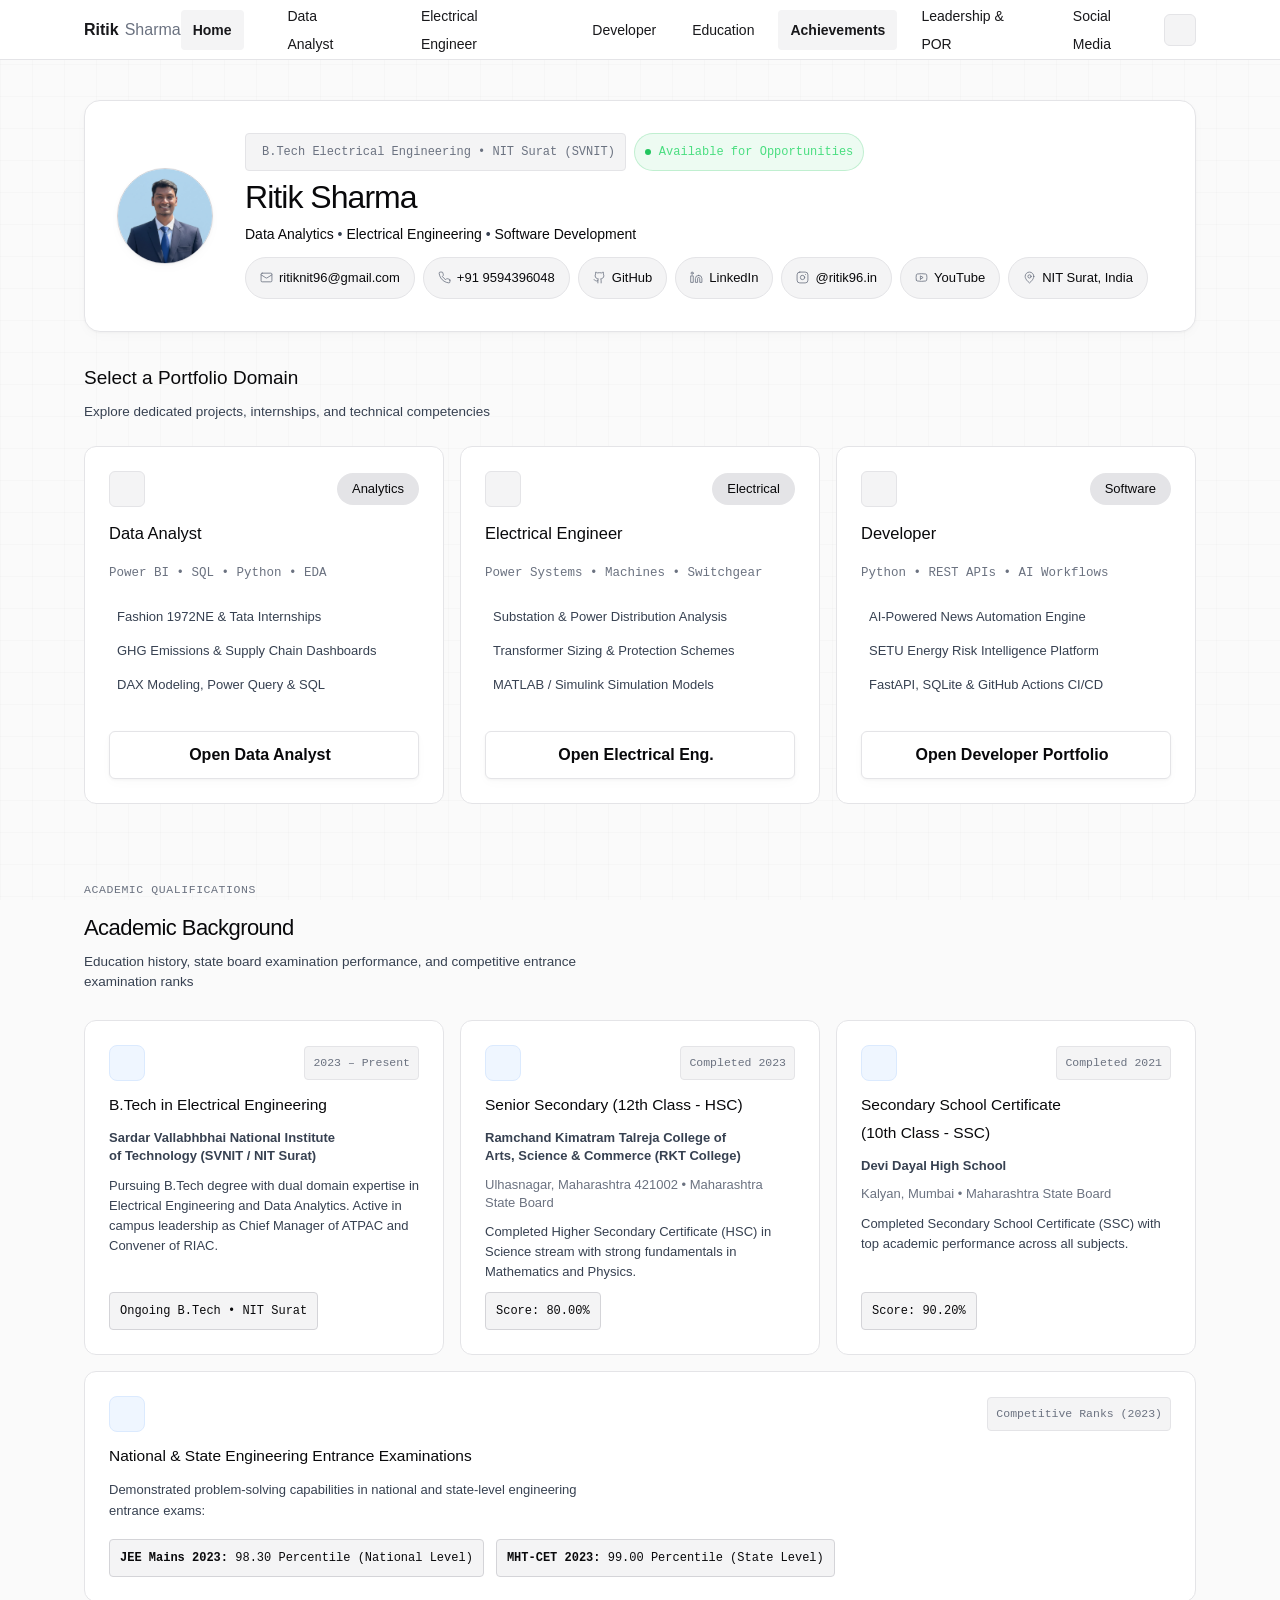
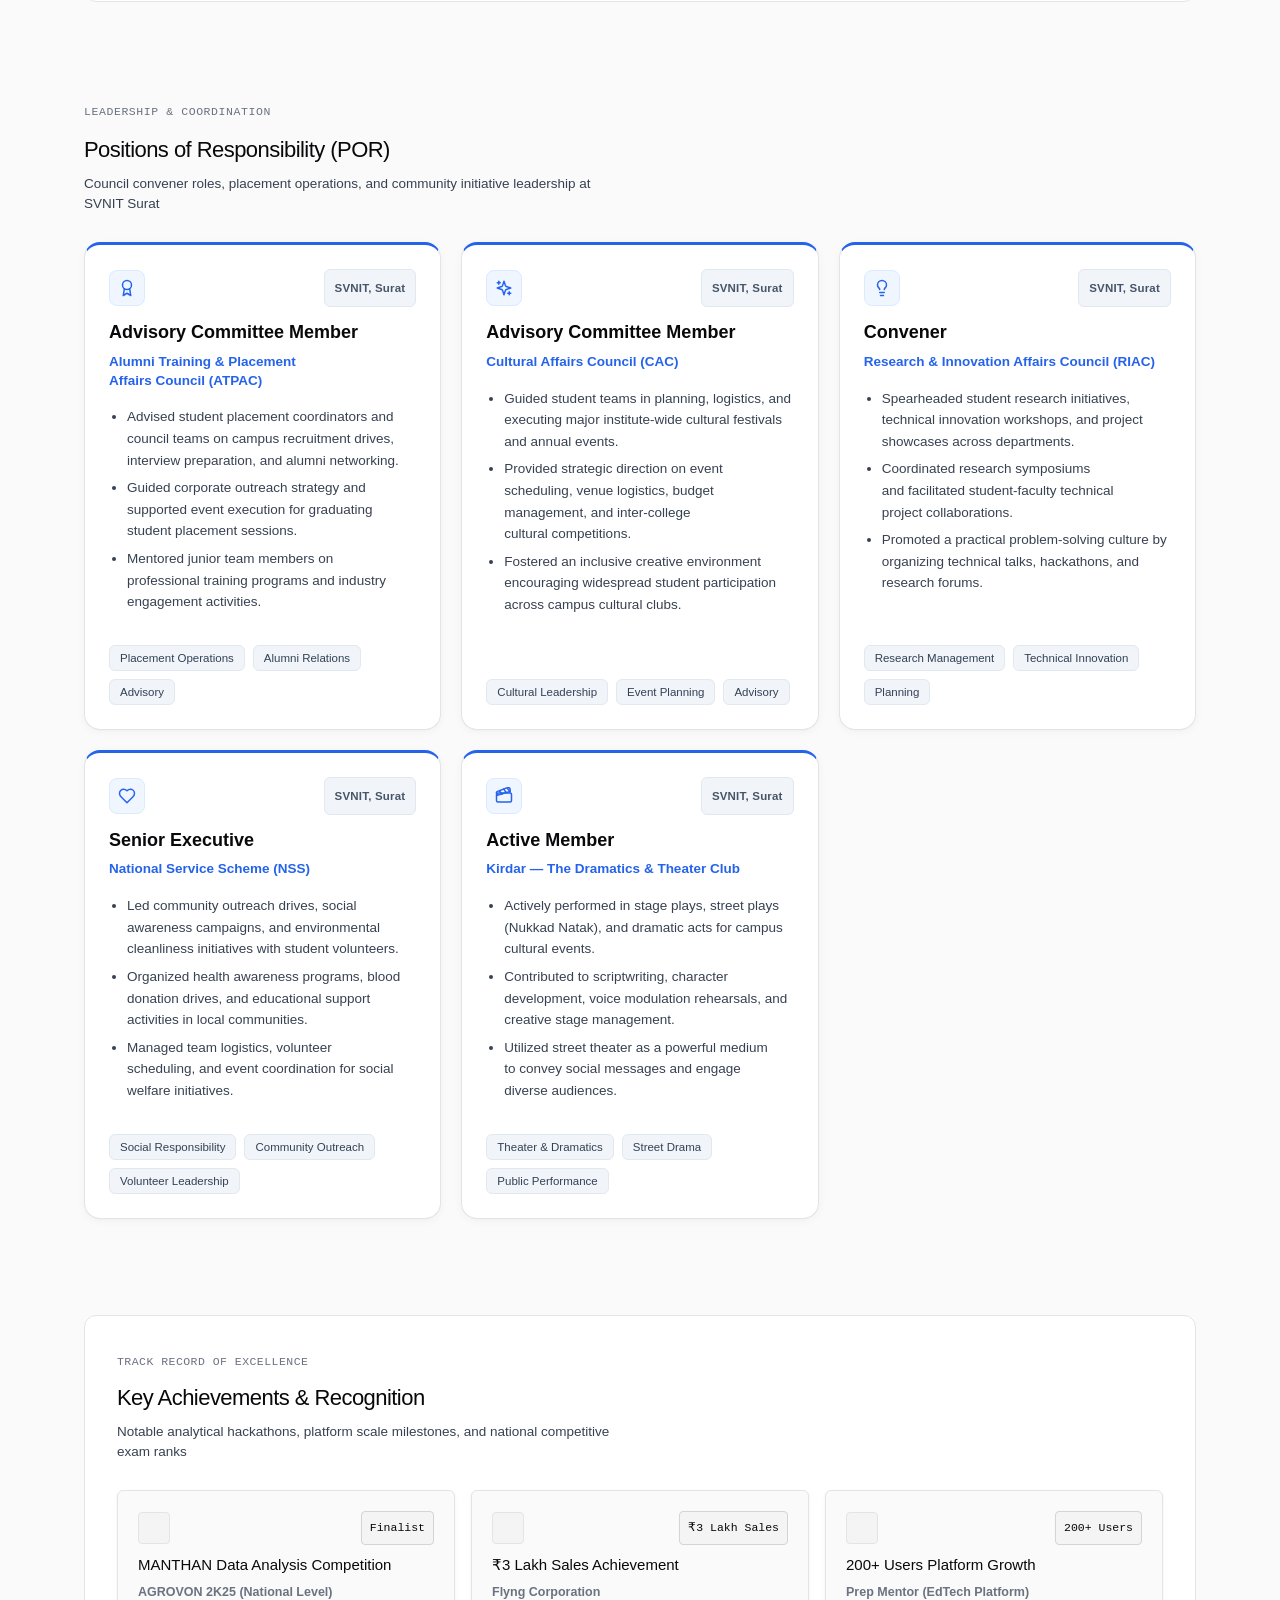
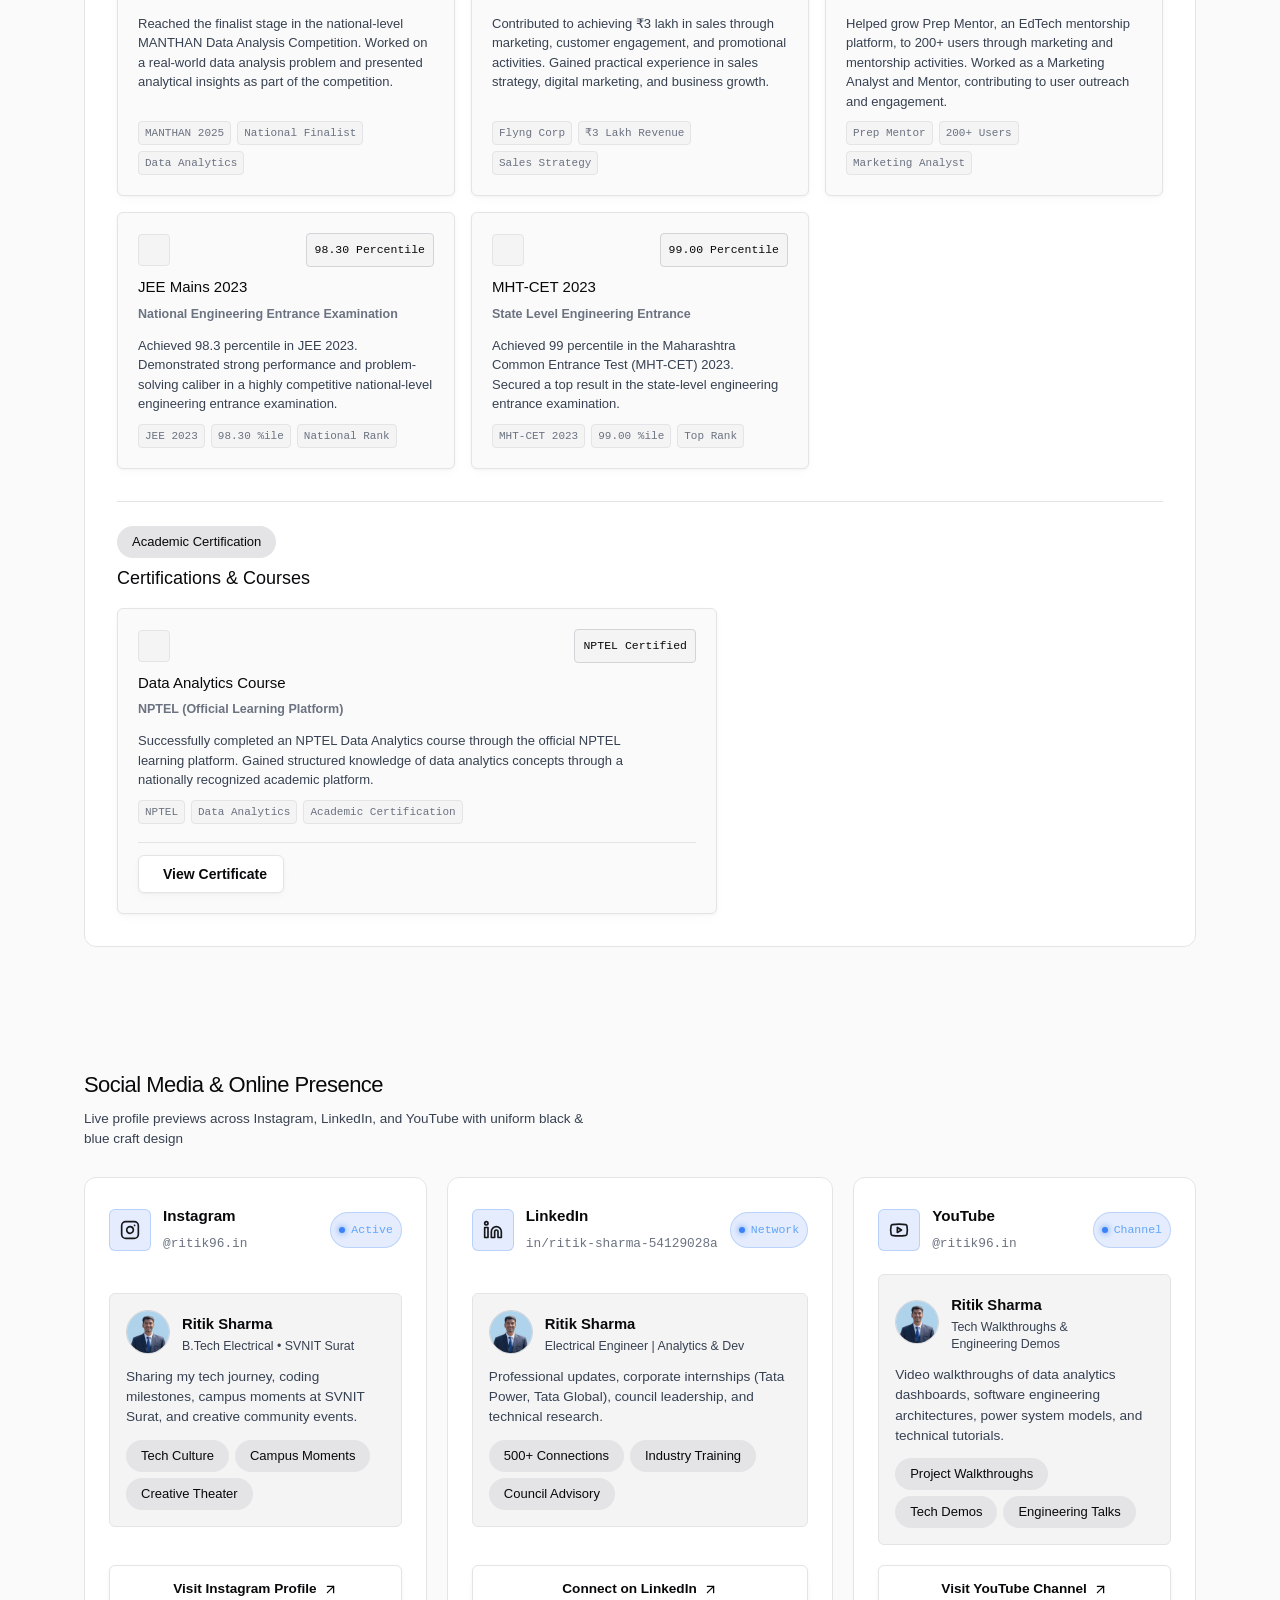
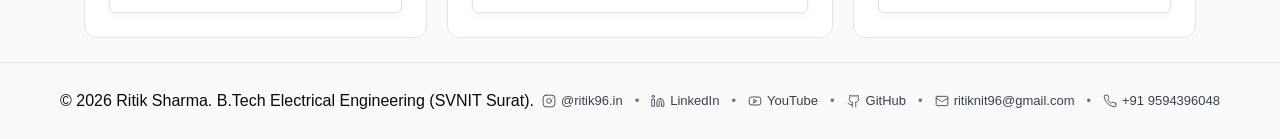
==== commit 8d311f4f: "feat: implement professional minimalist portfolio loading screen matching reference design" ====
--- a/index.html
+++ b/index.html
@@ -11,6 +11,7 @@
     <link rel="preconnect" href="https://fonts.googleapis.com">
     <link rel="preconnect" href="https://fonts.gstatic.com" crossorigin>
     <link rel="preconnect" href="https://images.unsplash.com">
+    <link href="https://fonts.googleapis.com/css2?family=Inter:wght@400;500;600;700;800;900&family=Poppins:wght@600;700;800&display=swap" rel="stylesheet">
     
     <!-- Style Sheets -->
     <link rel="stylesheet" href="css/style.css">
@@ -20,74 +21,140 @@
 </head>
 <body class="light-theme">
 
-    <!-- 3D INTRO SPLASH & DIRECT DOMAIN JUMP ANIMATION SCREEN -->
-    <div id="splash-screen" class="splash-screen" role="dialog" aria-modal="true" aria-label="Welcome screen">
-        <canvas id="splash-canvas" class="splash-canvas"></canvas>
-        <div class="splash-content">
-            <!-- 3D Orbiting Gyro Rings with Profile Photo in Center -->
-            <div class="splash-logo-box">
-                <div class="splash-3d-ring ring-analytics"></div>
-                <div class="splash-3d-ring ring-electrical"></div>
-                <div class="splash-3d-ring ring-dev"></div>
-                <div class="splash-avatar-frame">
-                    <img src="assets/profile.jpg" alt="Ritik Sharma Profile Avatar" width="76" height="76" class="splash-avatar-img">
-                </div>
-            </div>
-
-            <div class="splash-header-text">
-                <h1 class="splash-title">RITIK SHARMA</h1>
-                <p class="splash-subtitle">B.Tech Electrical Engineering • NIT Surat (SVNIT)</p>
-            </div>
-
-            <!-- Direct 3-Domain Interactive Navigation Options -->
-            <div class="splash-options-grid">
-                <a href="data-analyst.html" class="splash-opt-card opt-analytics" id="splash-btn-analytics">
-                    <div class="splash-opt-icon">
-                        <svg width="20" height="20" viewBox="0 0 24 24" fill="none" stroke="currentColor" stroke-width="2" stroke-linecap="round" stroke-linejoin="round" aria-hidden="true"><line x1="12" x2="12" y1="20" y2="10"/><line x1="18" x2="18" y1="20" y2="4"/><line x1="6" x2="6" y1="20" y2="16"/></svg>
-                    </div>
-                    <div class="splash-opt-info">
-                        <span class="splash-opt-title">Data Analyst</span>
-                        <span class="splash-opt-meta">BI Dashboards &amp; Metrics</span>
-                    </div>
-                    <span class="splash-opt-arrow">&rarr;</span>
-                </a>
-
-                <a href="developer.html" class="splash-opt-card opt-dev" id="splash-btn-dev">
-                    <div class="splash-opt-icon">
-                        <svg width="20" height="20" viewBox="0 0 24 24" fill="none" stroke="currentColor" stroke-width="2" stroke-linecap="round" stroke-linejoin="round" aria-hidden="true"><polyline points="16 18 22 12 16 6"/><polyline points="8 6 2 12 8 18"/></svg>
-                    </div>
-                    <div class="splash-opt-info">
-                        <span class="splash-opt-title">Software Development</span>
-                        <span class="splash-opt-meta">Full-Stack &amp; AI Engines</span>
-                    </div>
-                    <span class="splash-opt-arrow">&rarr;</span>
-                </a>
-
-                <a href="electrical-engineering.html" class="splash-opt-card opt-electrical" id="splash-btn-electrical">
-                    <div class="splash-opt-icon">
-                        <svg width="20" height="20" viewBox="0 0 24 24" fill="none" stroke="currentColor" stroke-width="2" stroke-linecap="round" stroke-linejoin="round" aria-hidden="true"><polygon points="13 2 3 14 12 14 11 22 21 10 12 10 13 2"/></svg>
-                    </div>
-                    <div class="splash-opt-info">
-                        <span class="splash-opt-title">Electrical Engineer</span>
-                        <span class="splash-opt-meta">Power Systems &amp; Control</span>
-                    </div>
-                    <span class="splash-opt-arrow">&rarr;</span>
-                </a>
-            </div>
-
-            <!-- Auto-dismiss Loader Progress Bar & Timer Notice -->
-            <div class="splash-footer-control">
-                <div class="splash-loader-bar">
-                    <div id="splash-progress" class="splash-loader-progress"></div>
-                </div>
-                <div class="splash-timer-row">
-                    <span class="splash-timer-text">Auto-entering home in <strong id="splash-timer-sec">4</strong>s or select a path above</span>
-                    <button id="splash-enter-btn" class="btn btn-splash-enter">
-                        <span>Enter Home Now</span> &rarr;
-                    </button>
-                </div>
-            </div>
+    <!-- ==========================================================================
+         PROFESSIONAL PORTFOLIO LOADING SCREEN (Minimalist & Modern)
+         ========================================================================== -->
+    <div id="loading-screen" class="loading-screen" role="dialog" aria-modal="true" aria-label="Loading Ritik Sharma's Portfolio">
+        
+        <!-- BackgroundWaves Component: Top-Left & Bottom-Right Layered Ambient Wave Shapes -->
+        <div class="background-waves" aria-hidden="true">
+            <!-- Top-Left Flowing Wave Ribbon -->
+            <svg class="wave-shape wave-top-left" viewBox="0 0 600 450" fill="none" xmlns="http://www.w3.org/2000/svg" preserveAspectRatio="none">
+                <defs>
+                    <linearGradient id="tlGrad1" x1="0%" y1="0%" x2="100%" y2="100%">
+                        <stop offset="0%" stop-color="#EFF6FF" stop-opacity="0.95"/>
+                        <stop offset="55%" stop-color="#DBEAFE" stop-opacity="0.75"/>
+                        <stop offset="100%" stop-color="#BFDBFE" stop-opacity="0.35"/>
+                    </linearGradient>
+                    <linearGradient id="tlGrad2" x1="10%" y1="0%" x2="90%" y2="80%">
+                        <stop offset="0%" stop-color="#FFFFFF" stop-opacity="0.95"/>
+                        <stop offset="50%" stop-color="#EFF6FF" stop-opacity="0.85"/>
+                        <stop offset="100%" stop-color="#DBEAFE" stop-opacity="0.5"/>
+                    </linearGradient>
+                    <filter id="tlWaveShadow" x="-10%" y="-10%" width="120%" height="120%" filterUnits="userSpaceOnUse">
+                        <feDropShadow dx="0" dy="12" stdDeviation="16" flood-color="#0F172A" flood-opacity="0.04"/>
+                    </filter>
+                </defs>
+                <path d="M-50 -50 L420 -50 C360 80 430 180 320 280 C240 350 120 340 -50 420 Z" fill="url(#tlGrad1)"/>
+                <path d="M-50 -50 L340 -50 C290 60 350 140 260 220 C180 290 80 270 -50 330 Z" fill="url(#tlGrad2)" filter="url(#tlWaveShadow)"/>
+            </svg>
+
+            <!-- Bottom-Right Flowing Wave Ribbon -->
+            <svg class="wave-shape wave-bottom-right" viewBox="0 0 600 450" fill="none" xmlns="http://www.w3.org/2000/svg" preserveAspectRatio="none">
+                <defs>
+                    <linearGradient id="brGrad1" x1="100%" y1="100%" x2="0%" y2="0%">
+                        <stop offset="0%" stop-color="#EFF6FF" stop-opacity="0.95"/>
+                        <stop offset="50%" stop-color="#DBEAFE" stop-opacity="0.75"/>
+                        <stop offset="100%" stop-color="#BFDBFE" stop-opacity="0.35"/>
+                    </linearGradient>
+                    <linearGradient id="brGrad2" x1="90%" y1="100%" x2="10%" y2="20%">
+                        <stop offset="0%" stop-color="#FFFFFF" stop-opacity="0.95"/>
+                        <stop offset="60%" stop-color="#EFF6FF" stop-opacity="0.8"/>
+                        <stop offset="100%" stop-color="#DBEAFE" stop-opacity="0.45"/>
+                    </linearGradient>
+                    <filter id="brWaveShadow" x="-10%" y="-10%" width="120%" height="120%" filterUnits="userSpaceOnUse">
+                        <feDropShadow dx="0" dy="-10" stdDeviation="16" flood-color="#0F172A" flood-opacity="0.04"/>
+                    </filter>
+                </defs>
+                <path d="M650 500 L180 500 C240 370 170 270 280 170 C360 100 480 110 650 30 Z" fill="url(#brGrad1)"/>
+                <path d="M650 500 L260 500 C310 390 250 310 340 230 C420 160 520 180 650 120 Z" fill="url(#brGrad2)" filter="url(#brWaveShadow)"/>
+            </svg>
         </div>
+
+        <!-- Main Center Loading Container -->
+        <main class="loading-container">
+            
+            <!-- ProfilePortrait Component: Circular Photo with White Border & Rotating Orbit Arc with Dot -->
+            <div class="profile-portrait-wrap">
+                <div class="profile-portrait-frame">
+                    <img src="assets/profile.jpg" alt="Ritik Sharma" class="profile-portrait-img" width="250" height="250" loading="eager" decoding="async">
+                </div>
+                <!-- Orbit Arc with Circular Dot -->
+                <svg class="profile-orbit-svg" viewBox="0 0 320 320" width="320" height="320" aria-hidden="true">
+                    <defs>
+                        <linearGradient id="orbitGradient" x1="0%" y1="0%" x2="100%" y2="100%">
+                            <stop offset="0%" stop-color="#3B82F6" stop-opacity="0.2"/>
+                            <stop offset="60%" stop-color="#2563EB" stop-opacity="0.85"/>
+                            <stop offset="100%" stop-color="#1D4ED8" stop-opacity="1"/>
+                        </linearGradient>
+                    </defs>
+                    <g class="orbit-rotator">
+                        <path class="orbit-path" d="M 160 14 A 146 146 0 0 1 300 120" fill="none" stroke="url(#orbitGradient)" stroke-width="2.75" stroke-linecap="round"/>
+                        <circle class="orbit-dot" cx="300" cy="120" r="5.5" fill="#2563EB"/>
+                    </g>
+                </svg>
+            </div>
+
+            <!-- MainHeading Component: Ritik (Black/Navy) Sharma (Royal Blue) + Subtitle with Lateral Lines -->
+            <header class="loading-heading-box">
+                <h1 class="loading-title">
+                    <span class="title-first">Ritik</span> <span class="title-last">Sharma</span>
+                </h1>
+                <div class="loading-subtitle-row">
+                    <span class="subtitle-line" aria-hidden="true"></span>
+                    <span class="loading-subtitle">PERSONAL PORTFOLIO</span>
+                    <span class="subtitle-line" aria-hidden="true"></span>
+                </div>
+            </header>
+
+            <!-- LoadingProgress Component: Real Progress Track, Percentage, & Status -->
+            <div class="loading-progress-component">
+                <div class="loading-bar-row">
+                    <div class="loading-track" role="progressbar" aria-valuemin="0" aria-valuemax="100" aria-valuenow="0" id="loading-track">
+                        <div class="loading-fill" id="loading-fill"></div>
+                    </div>
+                    <span class="loading-percentage" id="loading-percentage" aria-live="polite">0%</span>
+                </div>
+                <p class="loading-status" id="loading-status">Loading my portfolio...</p>
+            </div>
+
+            <!-- TechnologyIcons Component: 4 Soft Elevated Cards with Domain SVGs -->
+            <nav class="technology-icons-row" aria-label="Engineering &amp; Technology Disciplines">
+                <!-- Icon 1: Bar chart — Data Analytics -->
+                <div class="tech-icon-tile" title="Data Analytics">
+                    <svg viewBox="0 0 24 24" width="22" height="22" fill="none" stroke="currentColor" stroke-width="2.2" stroke-linecap="round" stroke-linejoin="round" aria-hidden="true">
+                        <path d="M18 20V10"/>
+                        <path d="M12 20V4"/>
+                        <path d="M6 20v-6"/>
+                    </svg>
+                </div>
+
+                <!-- Icon 2: Code brackets — Software Development -->
+                <div class="tech-icon-tile" title="Software Development">
+                    <svg viewBox="0 0 24 24" width="22" height="22" fill="none" stroke="currentColor" stroke-width="2.2" stroke-linecap="round" stroke-linejoin="round" aria-hidden="true">
+                        <path d="m9 18-6-6 6-6"/>
+                        <path d="m15 6 6 6-6 6"/>
+                        <path d="m14 4-4 16"/>
+                    </svg>
+                </div>
+
+                <!-- Icon 3: Lightning bolt — Electrical Engineering -->
+                <div class="tech-icon-tile" title="Electrical Engineering">
+                    <svg viewBox="0 0 24 24" width="22" height="22" fill="none" stroke="currentColor" stroke-width="2.2" stroke-linecap="round" stroke-linejoin="round" aria-hidden="true">
+                        <polygon points="13 2 3 14 12 14 11 22 21 10 12 10 13 2"/>
+                    </svg>
+                </div>
+
+                <!-- Icon 4: Layers — Technology & Projects -->
+                <div class="tech-icon-tile" title="Technology &amp; Projects">
+                    <svg viewBox="0 0 24 24" width="22" height="22" fill="none" stroke="currentColor" stroke-width="2.2" stroke-linecap="round" stroke-linejoin="round" aria-hidden="true">
+                        <path d="m12.83 2.18a2 2 0 0 0-1.66 0L2.6 6.08a1 1 0 0 0 0 1.83l8.58 3.91a2 2 0 0 0 1.66 0l8.58-3.9a1 1 0 0 0 0-1.83Z"/>
+                        <path d="m22 12.5-8.58 3.91a2 2 0 0 1-1.66 0L2 12.5"/>
+                        <path d="m22 17.5-8.58 3.91a2 2 0 0 1-1.66 0L2 17.5"/>
+                    </svg>
+                </div>
+            </nav>
+        </main>
     </div>
 
     <!-- Keyboard Skip Link for Accessibility -->
--- a/css/style.css
+++ b/css/style.css
@@ -160,345 +160,434 @@
 }
 
 /* ==========================================================================
-   3D INTRO SPLASH & DOMAIN JUMP ANIMATION SCREEN
+   PROFESSIONAL PORTFOLIO LOADING SCREEN (Minimalist & Modern)
    ========================================================================== */
-.splash-screen {
+.loading-screen {
     position: fixed;
     top: 0;
     left: 0;
     width: 100vw;
     height: 100vh;
-    background: #050608;
+    background: #FFFFFF;
+    background: radial-gradient(circle at 50% 40%, #FFFFFF 0%, #FAFCFF 60%, #F0F6FF 100%);
     z-index: 999999;
     display: flex;
     align-items: center;
     justify-content: center;
-    transition: opacity 0.6s cubic-bezier(0.22, 1, 0.36, 1),
-                visibility 0.6s ease;
     overflow: hidden;
-}
-
-.splash-screen.hidden {
+    opacity: 1;
+    visibility: visible;
+    transition: opacity 0.65s cubic-bezier(0.16, 1, 0.3, 1),
+                visibility 0.65s cubic-bezier(0.16, 1, 0.3, 1),
+                transform 0.65s cubic-bezier(0.16, 1, 0.3, 1);
+}
+
+.loading-screen.hidden {
     opacity: 0;
     visibility: hidden;
     pointer-events: none;
-}
-
-.splash-canvas {
+    transform: scale(1.015);
+}
+
+/* Background Waves (Top-Left & Bottom-Right) */
+.background-waves {
     position: absolute;
+    inset: 0;
+    pointer-events: none;
+    z-index: 0;
+    overflow: hidden;
+}
+
+.wave-shape {
+    position: absolute;
+    pointer-events: none;
+}
+
+.wave-top-left {
     top: 0;
     left: 0;
-    width: 100%;
-    height: 100%;
+    width: clamp(280px, 38vw, 560px);
+    height: auto;
+    opacity: 0.95;
+    animation: waveFadeInTL 1.2s ease-out forwards;
+}
+
+.wave-bottom-right {
+    bottom: 0;
+    right: 0;
+    width: clamp(280px, 38vw, 560px);
+    height: auto;
+    opacity: 0.95;
+    animation: waveFadeInBR 1.2s ease-out forwards;
+}
+
+@keyframes waveFadeInTL {
+    0% { opacity: 0; transform: translate(-20px, -20px); }
+    100% { opacity: 0.95; transform: translate(0, 0); }
+}
+
+@keyframes waveFadeInBR {
+    0% { opacity: 0; transform: translate(20px, 20px); }
+    100% { opacity: 0.95; transform: translate(0, 0); }
+}
+
+/* Central Content Container */
+.loading-container {
+    position: relative;
     z-index: 1;
-}
-
-.splash-content {
+    display: flex;
+    flex-direction: column;
+    align-items: center;
+    justify-content: center;
+    text-align: center;
+    width: 90%;
+    max-width: 720px;
+    padding: 24px 20px;
+    animation: loadingContentFadeIn 0.8s cubic-bezier(0.16, 1, 0.3, 1) forwards;
+}
+
+@keyframes loadingContentFadeIn {
+    0% { opacity: 0; transform: translateY(14px) scale(0.98); }
+    100% { opacity: 1; transform: translateY(0) scale(1); }
+}
+
+/* Profile Portrait */
+.profile-portrait-wrap {
+    position: relative;
+    width: 250px;
+    height: 250px;
+    display: flex;
+    align-items: center;
+    justify-content: center;
+    margin-bottom: 24px;
+}
+
+.profile-portrait-frame {
+    width: 250px;
+    height: 250px;
+    border-radius: 50%;
+    overflow: hidden;
+    background: #FFFFFF;
+    border: 8px solid #FFFFFF;
+    box-shadow: 0 20px 48px -10px rgba(15, 23, 42, 0.14),
+                0 8px 20px -4px rgba(15, 23, 42, 0.08),
+                0 0 0 1px rgba(226, 232, 240, 0.5);
     position: relative;
     z-index: 2;
-    text-align: center;
-    display: flex;
-    flex-direction: column;
-    align-items: center;
-    gap: 18px;
-    max-width: 680px;
-    width: 90%;
-    padding: 32px 24px;
-    border-radius: var(--radius-lg);
-    background: rgba(14, 17, 26, 0.85);
-    backdrop-filter: blur(20px);
-    -webkit-backdrop-filter: blur(20px);
-    border: 1px solid rgba(59, 130, 246, 0.25);
-    box-shadow: 0 24px 60px rgba(0, 0, 0, 0.85), 0 0 40px -10px rgba(37, 99, 235, 0.35);
-}
-
-.splash-logo-box {
-    position: relative;
-    width: 110px;
-    height: 110px;
-    display: flex;
-    align-items: center;
-    justify-content: center;
-    perspective: 1000px;
-}
-
-.splash-3d-ring {
-    position: absolute;
-    width: 100%;
-    height: 100%;
-    border-radius: 50%;
-    border: 2px dashed transparent;
-    pointer-events: none;
-}
-
-.ring-analytics {
-    border-color: #38bdf8;
-    animation: rotate3dRingA 7s linear infinite;
-}
-
-.ring-electrical {
-    border-color: #3b82f6;
-    animation: rotate3dRingB 9s linear infinite reverse;
-}
-
-.ring-dev {
-    border-color: #60a5fa;
-    animation: rotate3dRingC 8s linear infinite;
-}
-
-@keyframes rotate3dRingA {
-    0% { transform: rotateX(60deg) rotateY(20deg) rotateZ(0deg); }
-    100% { transform: rotateX(60deg) rotateY(20deg) rotateZ(360deg); }
-}
-
-@keyframes rotate3dRingB {
-    0% { transform: rotateX(-45deg) rotateY(45deg) rotateZ(0deg); }
-    100% { transform: rotateX(-45deg) rotateY(45deg) rotateZ(360deg); }
-}
-
-@keyframes rotate3dRingC {
-    0% { transform: rotateX(30deg) rotateY(-60deg) rotateZ(0deg); }
-    100% { transform: rotateX(30deg) rotateY(-60deg) rotateZ(360deg); }
-}
-
-.splash-avatar-frame {
-    width: 76px;
-    height: 76px;
-    border-radius: 50%;
-    overflow: hidden;
-    z-index: 3;
-    border: 2.5px solid #3b82f6;
-    box-shadow: 0 0 20px rgba(59, 130, 246, 0.5), inset 0 0 10px rgba(59, 130, 246, 0.4);
-    animation: avatarPulse 2.8s infinite ease-in-out;
-    background: #000;
-}
-
-@keyframes avatarPulse {
-    0%, 100% { transform: scale(1); box-shadow: 0 0 20px rgba(59, 130, 246, 0.5); }
-    50% { transform: scale(1.04); box-shadow: 0 0 32px rgba(59, 130, 246, 0.85); }
-}
-
-.splash-avatar-img {
+    transition: transform 0.3s ease;
+}
+
+.profile-portrait-img {
     width: 100%;
     height: 100%;
     object-fit: cover;
+    object-position: center top;
     display: block;
 }
 
-.splash-header-text {
+/* Orbit Line & Circular Dot */
+.profile-orbit-svg {
+    position: absolute;
+    top: 50%;
+    left: 50%;
+    transform: translate(-50%, -50%);
+    width: 320px;
+    height: 320px;
+    z-index: 3;
+    pointer-events: none;
+}
+
+.orbit-rotator {
+    transform-origin: 160px 160px;
+    animation: orbitRotate 22s linear infinite;
+}
+
+@keyframes orbitRotate {
+    0% { transform: rotate(0deg); }
+    100% { transform: rotate(360deg); }
+}
+
+.orbit-dot {
+    filter: drop-shadow(0 0 6px rgba(37, 99, 235, 0.6));
+}
+
+/* Main Heading */
+.loading-heading-box {
     display: flex;
     flex-direction: column;
-    gap: 4px;
-}
-
-.splash-title {
-    font-size: 2.5rem;
+    align-items: center;
+    gap: 8px;
+    margin-bottom: 22px;
+}
+
+.loading-title {
+    font-family: 'Poppins', 'Inter', -apple-system, BlinkMacSystemFont, sans-serif;
+    font-size: clamp(2.5rem, 5.8vw, 5rem);
     font-weight: 800;
-    letter-spacing: 3px;
-    color: #ffffff;
-    background: linear-gradient(135deg, #60a5fa 0%, #ffffff 50%, #38bdf8 100%);
-    -webkit-background-clip: text;
-    -webkit-text-fill-color: transparent;
-    background-clip: text;
+    line-height: 1.1;
+    letter-spacing: -0.02em;
     margin: 0;
-    line-height: 1.15;
-}
-
-.splash-subtitle {
-    font-size: 0.95rem;
-    color: var(--text-secondary);
-    font-weight: 500;
-    letter-spacing: 0.5px;
-    margin: 0;
-}
-
-/* 3-Domain Interactive Navigation Options */
-.splash-options-grid {
-    display: grid;
-    grid-template-columns: repeat(3, 1fr);
+}
+
+.title-first {
+    color: #0A0F1D;
+}
+
+.title-last {
+    color: #2563EB;
+}
+
+.loading-subtitle-row {
+    display: flex;
+    align-items: center;
+    justify-content: center;
+    gap: 16px;
+    width: 100%;
+    margin-top: 4px;
+}
+
+.subtitle-line {
+    width: 48px;
+    height: 1.5px;
+    background: #64748B;
+    opacity: 0.65;
+    display: inline-block;
+}
+
+.loading-subtitle {
+    font-size: 0.85rem;
+    font-weight: 600;
+    letter-spacing: 8px;
+    color: #64748B;
+    text-transform: uppercase;
+    white-space: nowrap;
+    padding-left: 8px; /* offsets letter-spacing visual center */
+}
+
+/* Loading Progress Bar */
+.loading-progress-component {
+    display: flex;
+    flex-direction: column;
+    align-items: center;
     gap: 12px;
     width: 100%;
-    margin-top: 6px;
-}
-
-.splash-opt-card {
-    display: flex;
-    flex-direction: column;
-    align-items: center;
-    text-align: center;
-    padding: 16px 12px;
-    border-radius: var(--radius-md);
-    background: rgba(20, 24, 38, 0.85);
-    border: 1px solid rgba(59, 130, 246, 0.22);
-    text-decoration: none;
-    color: var(--text-primary);
+    max-width: 610px;
+    margin-bottom: 24px;
+}
+
+.loading-bar-row {
+    display: flex;
+    align-items: center;
+    gap: 16px;
+    width: 100%;
+}
+
+.loading-track {
+    flex: 1;
+    height: 24px;
+    background: #E2E8F0;
+    border-radius: 9999px;
+    overflow: hidden;
     position: relative;
-    box-shadow: 0 4px 12px rgba(0, 0, 0, 0.35);
-    transition: transform var(--duration-fast) var(--ease-standard),
-                border-color var(--duration-fast) var(--ease-standard),
-                background-color var(--duration-fast) var(--ease-standard),
-                box-shadow var(--duration-fast) var(--ease-standard);
-    cursor: pointer;
-}
-
-.splash-opt-card:hover {
-    transform: translateY(-3px) scale(1.02);
-    border-color: #3b82f6;
-    background: rgba(27, 33, 53, 0.95);
-    box-shadow: 0 8px 24px -2px rgba(0, 0, 0, 0.5), 0 0 20px -2px rgba(59, 130, 246, 0.35);
-}
-
-.splash-opt-card:active {
-    transform: scale(0.98);
-}
-
-.splash-opt-icon {
-    width: 40px;
-    height: 40px;
-    border-radius: var(--radius-md);
-    background: rgba(59, 130, 246, 0.14);
-    color: #60a5fa;
+    box-shadow: inset 0 2px 4px rgba(15, 23, 42, 0.08);
+}
+
+.loading-fill {
+    height: 100%;
+    width: 0%;
+    background: linear-gradient(90deg, #1D4ED8 0%, #2563EB 55%, #3B82F6 100%);
+    border-radius: 9999px;
+    box-shadow: 0 0 12px rgba(37, 99, 235, 0.4);
+    transition: width 0.12s ease-out;
+}
+
+.loading-percentage {
+    font-size: 1.2rem;
+    font-weight: 700;
+    color: #0A0F1D;
+    min-width: 52px;
+    text-align: right;
+    font-variant-numeric: tabular-nums;
+    font-family: inherit;
+}
+
+.loading-status {
+    font-size: 0.95rem;
+    font-weight: 500;
+    color: #64748B;
+    letter-spacing: 0.2px;
+    margin: 0;
+}
+
+/* Technology Icons Row */
+.technology-icons-row {
     display: flex;
     align-items: center;
     justify-content: center;
-    margin-bottom: 8px;
-    border: 1px solid rgba(59, 130, 246, 0.25);
-    transition: transform var(--duration-fast) var(--ease-standard);
-}
-
-.splash-opt-card:hover .splash-opt-icon {
-    transform: scale(1.1);
-    background: rgba(59, 130, 246, 0.25);
-    color: #ffffff;
-}
-
-.splash-opt-info {
-    display: flex;
-    flex-direction: column;
-    gap: 2px;
-}
-
-.splash-opt-title {
-    font-size: 0.9rem;
-    font-weight: 700;
-    color: #ffffff;
-    line-height: 1.25;
-}
-
-.splash-opt-meta {
-    font-size: 0.725rem;
-    color: var(--text-secondary);
-    line-height: 1.3;
-}
-
-.splash-opt-arrow {
-    margin-top: 8px;
-    font-size: 0.9rem;
-    color: #60a5fa;
-    transition: transform var(--duration-fast) var(--ease-standard);
-}
-
-.splash-opt-card:hover .splash-opt-arrow {
-    transform: translateX(4px);
-    color: #ffffff;
-}
-
-/* Footer Control & Timer */
-.splash-footer-control {
-    display: flex;
-    flex-direction: column;
-    align-items: center;
-    gap: 12px;
-    width: 100%;
-    margin-top: 6px;
-}
-
-.splash-loader-bar {
-    width: 100%;
-    max-width: 320px;
-    height: 4px;
-    background: rgba(255, 255, 255, 0.1);
-    border-radius: 2px;
-    overflow: hidden;
-}
-
-.splash-loader-progress {
-    width: 0%;
-    height: 100%;
-    background: linear-gradient(90deg, #38bdf8, #3b82f6, #60a5fa);
-    border-radius: 2px;
-    transition: width 4.5s linear;
-}
-
-.splash-timer-row {
-    display: flex;
-    align-items: center;
-    justify-content: space-between;
-    width: 100%;
-    max-width: 440px;
-    gap: 12px;
-    flex-wrap: wrap;
-}
-
-.splash-timer-text {
-    font-size: 0.775rem;
-    color: var(--text-muted);
-}
-
-.splash-timer-text strong {
-    color: #60a5fa;
-    font-weight: 700;
-}
-
-.btn-splash-enter {
-    font-size: 0.8rem;
-    padding: 6px 14px;
-    background: rgba(59, 130, 246, 0.15);
-    border: 1px solid rgba(59, 130, 246, 0.35);
-    color: #ffffff;
-    border-radius: var(--radius-sm);
-    cursor: pointer;
-    font-weight: 600;
-    transition: all var(--duration-fast) var(--ease-standard);
-}
-
-.btn-splash-enter:hover {
-    background: #2563eb;
-    border-color: #3b82f6;
-    transform: translateY(-1px);
-    box-shadow: 0 4px 12px rgba(37, 99, 235, 0.3);
-}
-
-@media (max-width: 640px) {
-    .splash-options-grid {
-        grid-template-columns: 1fr;
-        gap: 8px;
-    }
-    .splash-opt-card {
-        flex-direction: row;
-        text-align: left;
-        padding: 10px 14px;
+    gap: 18px;
+    margin-top: 4px;
+}
+
+.tech-icon-tile {
+    width: 52px;
+    height: 52px;
+    background: #FFFFFF;
+    border-radius: 14px;
+    display: flex;
+    align-items: center;
+    justify-content: center;
+    color: #2563EB;
+    border: 1px solid rgba(226, 232, 240, 0.9);
+    box-shadow: 0 8px 20px rgba(15, 23, 42, 0.06),
+                0 2px 6px rgba(15, 23, 42, 0.04),
+                inset 0 1px 0 rgba(255, 255, 255, 1);
+    transition: transform 0.25s cubic-bezier(0.2, 0, 0, 1),
+                box-shadow 0.25s cubic-bezier(0.2, 0, 0, 1),
+                color 0.25s ease;
+}
+
+.tech-icon-tile:hover {
+    transform: translateY(-2px);
+    color: #1D4ED8;
+    box-shadow: 0 12px 24px rgba(37, 99, 235, 0.12),
+                0 4px 8px rgba(15, 23, 42, 0.06);
+}
+
+.tech-icon-tile svg {
+    width: 22px;
+    height: 22px;
+    stroke-width: 2.2;
+}
+
+/* Responsive Scaling */
+@media (max-width: 768px) {
+    .profile-portrait-wrap {
+        width: 190px;
+        height: 190px;
+        margin-bottom: 20px;
+    }
+
+    .profile-portrait-frame {
+        width: 190px;
+        height: 190px;
+        border-width: 6px;
+    }
+
+    .profile-orbit-svg {
+        width: 243px;
+        height: 243px;
+    }
+
+    .orbit-rotator {
+        transform-origin: 50% 50%;
+    }
+
+    .loading-heading-box {
+        margin-bottom: 18px;
+    }
+
+    .loading-subtitle {
+        font-size: 0.75rem;
+        letter-spacing: 5px;
+        padding-left: 5px;
+    }
+
+    .subtitle-line {
+        width: 32px;
+    }
+
+    .loading-progress-component {
+        max-width: 92vw;
+        margin-bottom: 20px;
+    }
+
+    .loading-track {
+        height: 20px;
+    }
+
+    .tech-icon-tile {
+        width: 46px;
+        height: 46px;
+        border-radius: 12px;
+    }
+
+    .tech-icon-tile svg {
+        width: 19px;
+        height: 19px;
+    }
+}
+
+@media (max-width: 480px) {
+    .profile-portrait-wrap {
+        width: 150px;
+        height: 150px;
+        margin-bottom: 16px;
+    }
+
+    .profile-portrait-frame {
+        width: 150px;
+        height: 150px;
+        border-width: 5px;
+    }
+
+    .profile-orbit-svg {
+        width: 192px;
+        height: 192px;
+    }
+
+    .orbit-rotator {
+        transform-origin: 50% 50%;
+    }
+
+    .loading-title {
+        font-size: 2.2rem;
+    }
+
+    .loading-subtitle {
+        font-size: 0.68rem;
+        letter-spacing: 3.5px;
+        padding-left: 3.5px;
+    }
+
+    .subtitle-line {
+        width: 20px;
+    }
+
+    .loading-track {
+        height: 18px;
+    }
+
+    .loading-percentage {
+        font-size: 1rem;
+        min-width: 42px;
+    }
+
+    .technology-icons-row {
         gap: 12px;
-        align-items: center;
-    }
-    .splash-opt-icon {
-        margin-bottom: 0;
-        width: 36px;
-        height: 36px;
-        flex-shrink: 0;
-    }
-    .splash-opt-info {
-        flex-grow: 1;
-    }
-    .splash-opt-arrow {
-        margin-top: 0;
-    }
-    .splash-title {
-        font-size: 2rem;
-    }
-    .splash-timer-row {
-        justify-content: center;
-        text-align: center;
+    }
+
+    .tech-icon-tile {
+        width: 42px;
+        height: 42px;
+        border-radius: 10px;
+    }
+
+    .tech-icon-tile svg {
+        width: 17px;
+        height: 17px;
+    }
+}
+
+/* Reduced Motion for Accessibility */
+@media (prefers-reduced-motion: reduce) {
+    .loading-screen,
+    .loading-container,
+    .wave-top-left,
+    .wave-bottom-right,
+    .orbit-rotator,
+    .loading-fill {
+        animation: none !important;
+        transition: none !important;
     }
 }
 
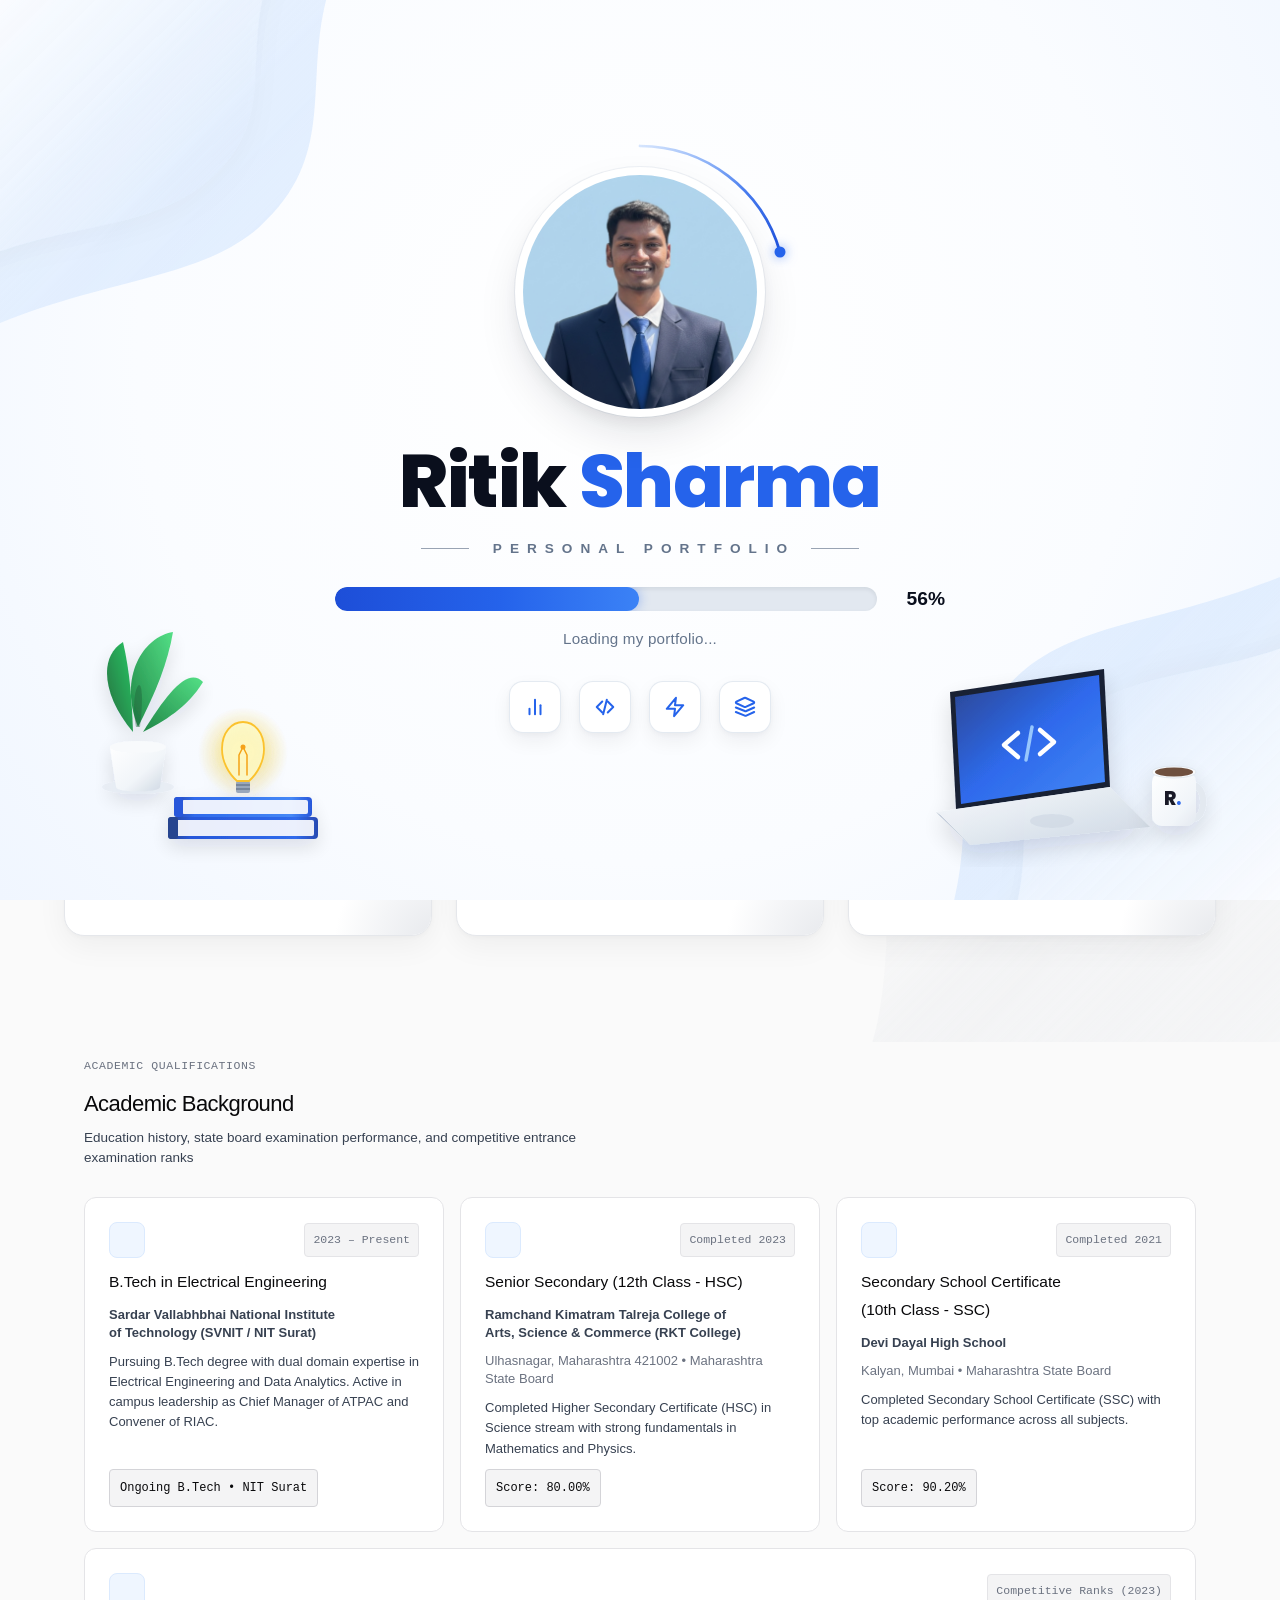
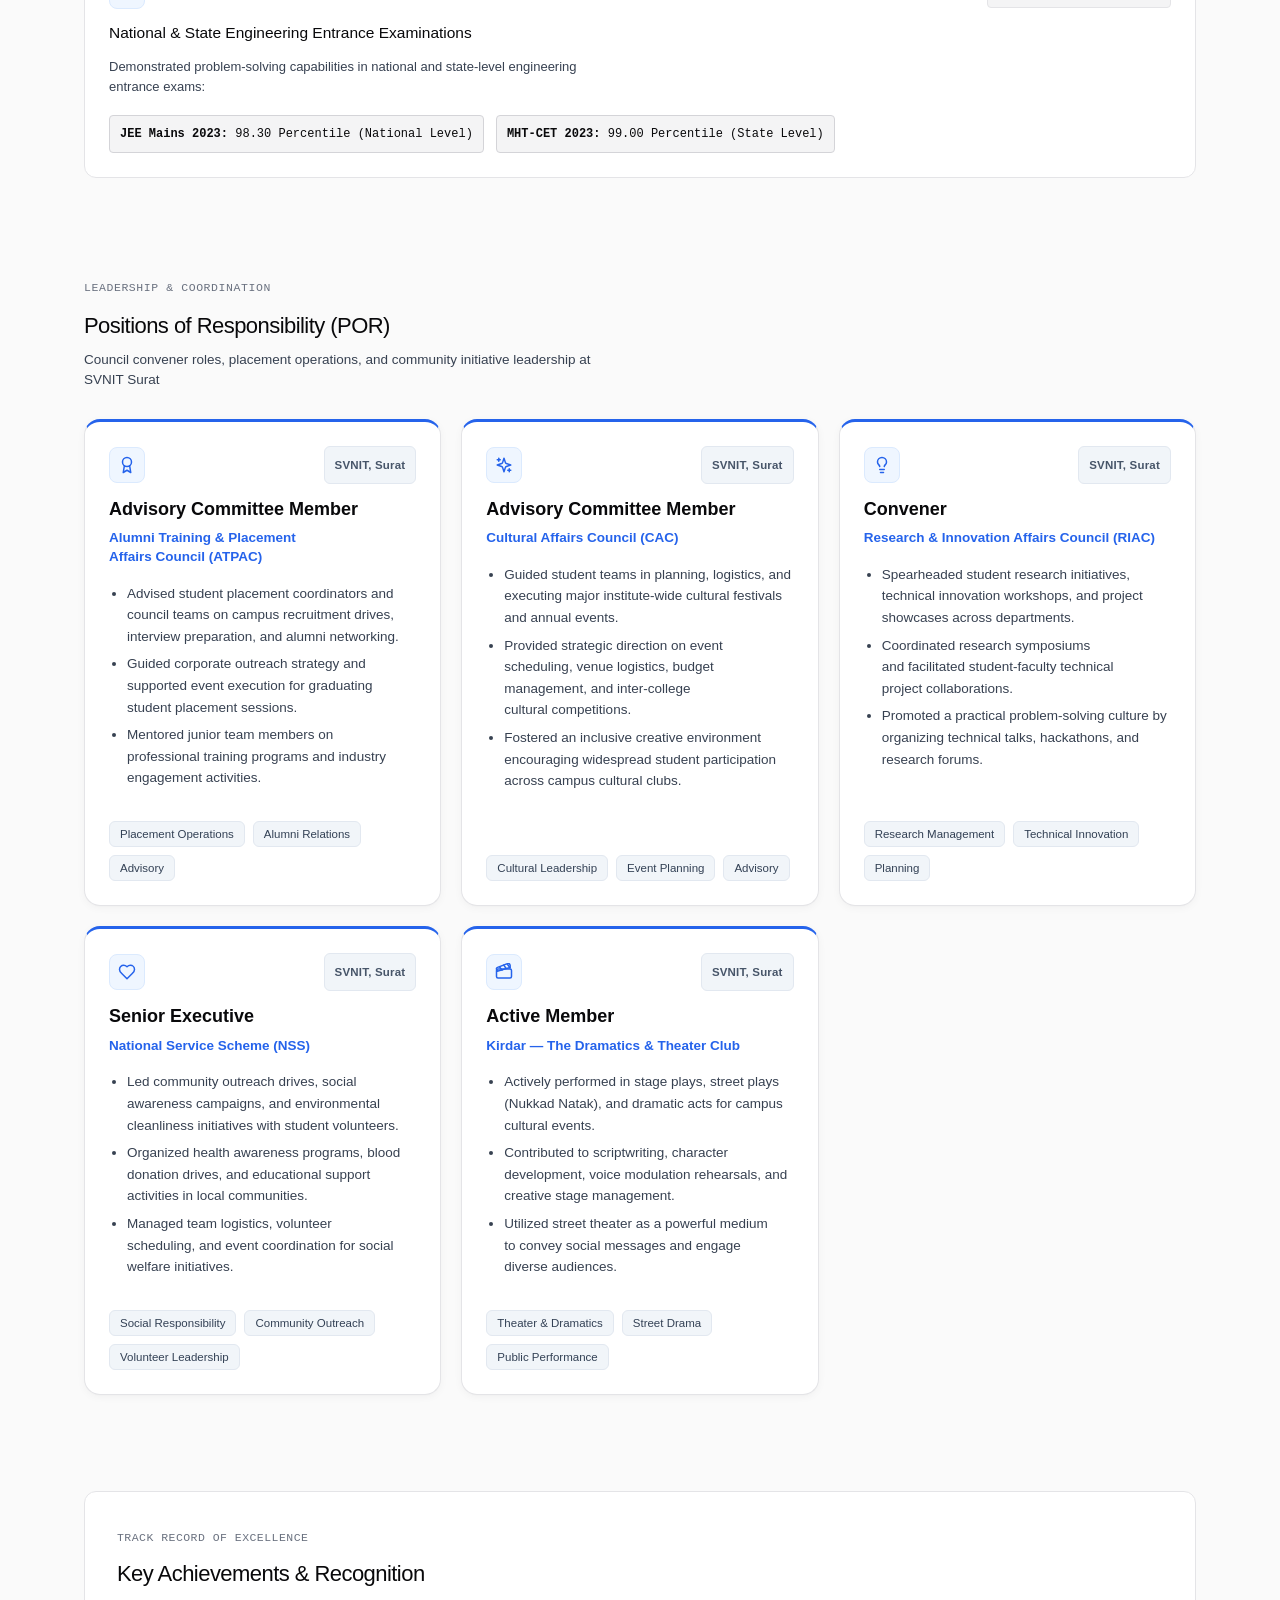
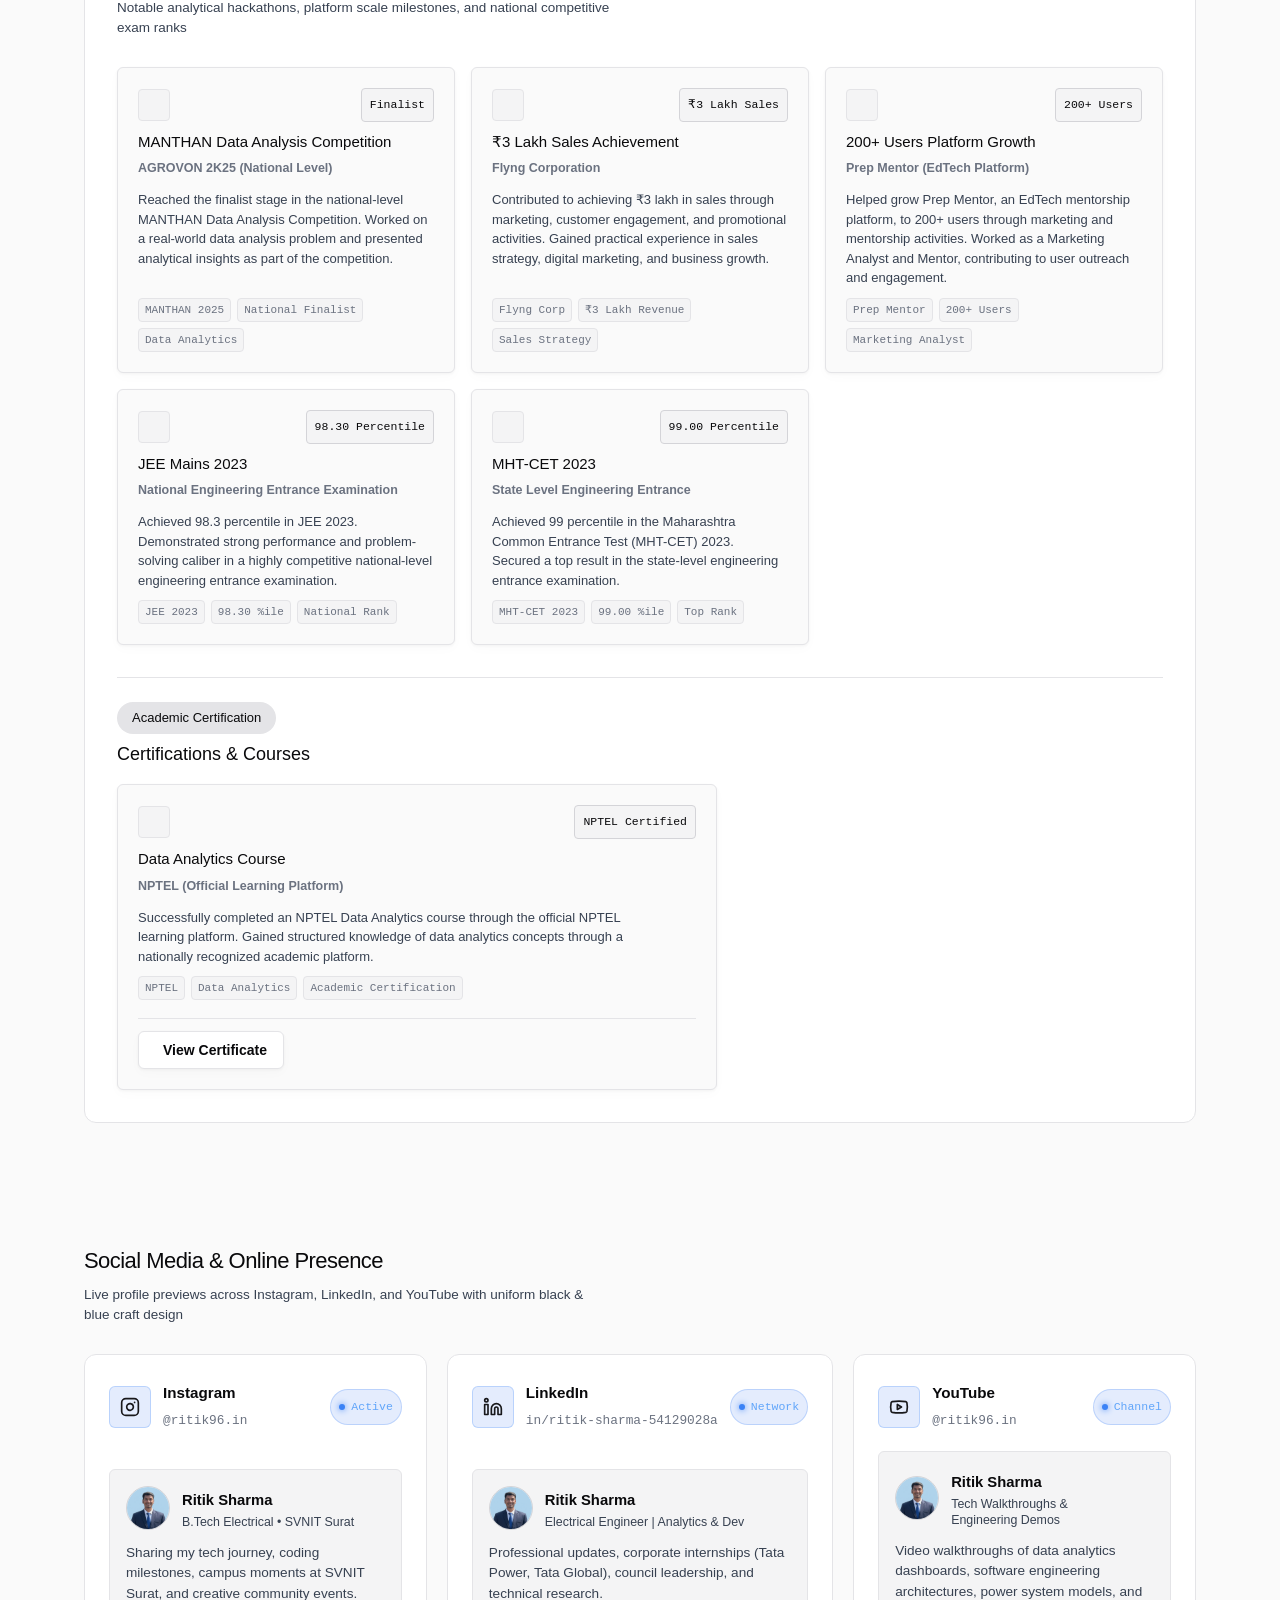
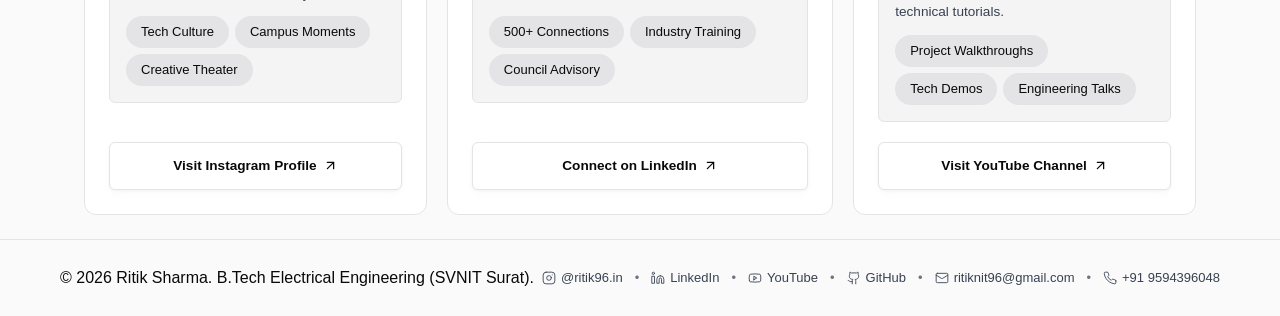
==== commit b7e3128f: "feat: align loading screen and homepage with visual design specs" ====
--- a/index.html
+++ b/index.html
@@ -71,6 +71,115 @@
             </svg>
         </div>
 
+        <!-- Ambient Desk Scene Decor: Left (Plant + Glowing Bulb on Books) -->
+        <div class="loading-ambient-decor left" aria-hidden="true">
+            <svg viewBox="0 0 280 260" width="280" height="260" fill="none" xmlns="http://www.w3.org/2000/svg">
+                <defs>
+                    <radialGradient id="bulbGlow" cx="50%" cy="50%" r="50%">
+                        <stop offset="0%" stop-color="#FEF08A" stop-opacity="0.85"/>
+                        <stop offset="40%" stop-color="#FDE047" stop-opacity="0.45"/>
+                        <stop offset="70%" stop-color="#FACC15" stop-opacity="0.15"/>
+                        <stop offset="100%" stop-color="#FACC15" stop-opacity="0"/>
+                    </radialGradient>
+                    <linearGradient id="bookBlue1" x1="0%" y1="0%" x2="100%" y2="0%">
+                        <stop offset="0%" stop-color="#1E40AF"/>
+                        <stop offset="15%" stop-color="#2563EB"/>
+                        <stop offset="85%" stop-color="#3B82F6"/>
+                        <stop offset="100%" stop-color="#1D4ED8"/>
+                    </linearGradient>
+                    <linearGradient id="bookBlue2" x1="0%" y1="0%" x2="100%" y2="0%">
+                        <stop offset="0%" stop-color="#1E3A8A"/>
+                        <stop offset="15%" stop-color="#1D4ED8"/>
+                        <stop offset="85%" stop-color="#2563EB"/>
+                        <stop offset="100%" stop-color="#1E40AF"/>
+                    </linearGradient>
+                    <linearGradient id="potGrad" x1="0%" y1="0%" x2="100%" y2="100%">
+                        <stop offset="0%" stop-color="#FFFFFF"/>
+                        <stop offset="60%" stop-color="#F1F5F9"/>
+                        <stop offset="100%" stop-color="#CBD5E1"/>
+                    </linearGradient>
+                    <linearGradient id="leafGrad1" x1="0%" y1="100%" x2="100%" y2="0%">
+                        <stop offset="0%" stop-color="#15803D"/>
+                        <stop offset="100%" stop-color="#4ADE80"/>
+                    </linearGradient>
+                    <linearGradient id="leafGrad2" x1="0%" y1="100%" x2="100%" y2="0%">
+                        <stop offset="0%" stop-color="#166534"/>
+                        <stop offset="100%" stop-color="#22C55E"/>
+                    </linearGradient>
+                    <filter id="sceneSoftShadow" x="-10%" y="-10%" width="120%" height="130%" filterUnits="userSpaceOnUse">
+                        <feDropShadow dx="0" dy="8" stdDeviation="10" flood-color="#0F172A" flood-opacity="0.12"/>
+                    </filter>
+                </defs>
+                <g filter="url(#sceneSoftShadow)">
+                    <path d="M 80 120 C 60 70 85 30 115 25 C 110 55 98 85 80 120 Z" fill="url(#leafGrad1)"/>
+                    <path d="M 75 125 C 45 90 40 50 65 35 C 72 65 74 95 75 125 Z" fill="url(#leafGrad2)"/>
+                    <path d="M 85 125 C 110 85 130 60 145 75 C 130 100 105 115 85 125 Z" fill="url(#leafGrad1)"/>
+                    <path d="M 78 120 C 70 80 90 50 82 120 Z" fill="#14532D" opacity="0.4"/>
+                    <ellipse cx="80" cy="180" rx="36" ry="7" fill="#E2E8F0" opacity="0.6"/>
+                    <path d="M 52 140 C 52 135 108 135 108 140 L 102 180 C 102 186 58 186 58 180 Z" fill="url(#potGrad)"/>
+                    <ellipse cx="80" cy="140" rx="28" ry="6" fill="#F8FAFC"/>
+                </g>
+                <g filter="url(#sceneSoftShadow)">
+                    <rect x="110" y="210" width="150" height="22" rx="4" fill="url(#bookBlue2)"/>
+                    <rect x="118" y="213" width="138" height="16" rx="2" fill="#FFFFFF" opacity="0.9"/>
+                    <rect x="110" y="210" width="10" height="22" rx="3" fill="#1E3A8A"/>
+                    <rect x="116" y="190" width="138" height="20" rx="4" fill="url(#bookBlue1)"/>
+                    <rect x="124" y="193" width="126" height="14" rx="2" fill="#FFFFFF" opacity="0.9"/>
+                    <rect x="116" y="190" width="9" height="20" rx="3" fill="#1D4ED8"/>
+                    <circle cx="185" cy="145" r="45" fill="url(#bulbGlow)"/>
+                    <rect x="178" y="174" width="14" height="12" rx="2" fill="#94A3B8"/>
+                    <line x1="178" y1="178" x2="192" y2="178" stroke="#64748B" stroke-width="1.5"/>
+                    <line x1="178" y1="182" x2="192" y2="182" stroke="#64748B" stroke-width="1.5"/>
+                    <path d="M 179 174 C 170 166 164 154 164 142 C 164 125 174 115 185 115 C 196 115 206 125 206 142 C 206 154 200 166 191 174 Z" fill="#FEF9C3" fill-opacity="0.8" stroke="#FBBF24" stroke-width="1.8"/>
+                    <path d="M 181 168 L 181 148 L 185 140 L 189 148 L 189 168" stroke="#F59E0B" stroke-width="1.5" stroke-linecap="round" stroke-linejoin="round"/>
+                    <circle cx="185" cy="140" r="2.5" fill="#F59E0B"/>
+                </g>
+            </svg>
+        </div>
+
+        <!-- Ambient Desk Scene Decor: Right (Laptop with Code + Mug) -->
+        <div class="loading-ambient-decor right" aria-hidden="true">
+            <svg viewBox="0 0 300 260" width="300" height="260" fill="none" xmlns="http://www.w3.org/2000/svg">
+                <defs>
+                    <linearGradient id="laptopBody" x1="0%" y1="0%" x2="100%" y2="100%">
+                        <stop offset="0%" stop-color="#F8FAFC"/>
+                        <stop offset="50%" stop-color="#E2E8F0"/>
+                        <stop offset="100%" stop-color="#CBD5E1"/>
+                    </linearGradient>
+                    <linearGradient id="laptopScreen" x1="0%" y1="0%" x2="100%" y2="100%">
+                        <stop offset="0%" stop-color="#1E3A8A"/>
+                        <stop offset="50%" stop-color="#2563EB"/>
+                        <stop offset="100%" stop-color="#3B82F6"/>
+                    </linearGradient>
+                    <linearGradient id="mugGrad" x1="0%" y1="0%" x2="100%" y2="100%">
+                        <stop offset="0%" stop-color="#FFFFFF"/>
+                        <stop offset="70%" stop-color="#F1F5F9"/>
+                        <stop offset="100%" stop-color="#E2E8F0"/>
+                    </linearGradient>
+                    <filter id="laptopShadow" x="-10%" y="-10%" width="125%" height="135%" filterUnits="userSpaceOnUse">
+                        <feDropShadow dx="0" dy="10" stdDeviation="12" flood-color="#0F172A" flood-opacity="0.14"/>
+                    </filter>
+                </defs>
+                <g filter="url(#laptopShadow)">
+                    <path d="M 28 85 L 182 62 L 188 180 L 34 202 Z" fill="#0F172A" rx="4"/>
+                    <path d="M 33 90 L 177 68 L 183 175 L 39 197 Z" fill="url(#laptopScreen)"/>
+                    <path d="M 96 126 L 82 138 L 96 150" stroke="#FFFFFF" stroke-width="4.5" stroke-linecap="round" stroke-linejoin="round"/>
+                    <path d="M 118 123 L 132 135 L 118 147" stroke="#FFFFFF" stroke-width="4.5" stroke-linecap="round" stroke-linejoin="round"/>
+                    <line x1="110" y1="120" x2="104" y2="153" stroke="#93C5FD" stroke-width="3.5" stroke-linecap="round"/>
+                    <path d="M 14 205 L 188 180 L 228 220 L 48 238 Z" fill="url(#laptopBody)"/>
+                    <path d="M 14 205 L 48 238 L 52 242 L 18 208 Z" fill="#94A3B8"/>
+                    <ellipse cx="130" cy="214" rx="22" ry="7" fill="#CBD5E1" opacity="0.6"/>
+                </g>
+                <g filter="url(#laptopShadow)">
+                    <path d="M 270 178 C 285 178 285 212 270 212" fill="none" stroke="#E2E8F0" stroke-width="6" stroke-linecap="round"/>
+                    <rect x="230" y="165" width="44" height="54" rx="10" fill="url(#mugGrad)"/>
+                    <ellipse cx="252" cy="165" rx="22" ry="6" fill="#F8FAFC" stroke="#CBD5E1" stroke-width="0.5"/>
+                    <ellipse cx="252" cy="165" rx="19" ry="4.5" fill="#451A03" opacity="0.8"/>
+                    <text x="250" y="198" font-family="'Poppins', 'Inter', sans-serif" font-size="19" font-weight="800" fill="#0A0F1D" text-anchor="middle">R<tspan fill="#2563EB">.</tspan></text>
+                </g>
+            </svg>
+        </div>
+
         <!-- Main Center Loading Container -->
         <main class="loading-container">
             
@@ -121,38 +230,38 @@
             <!-- TechnologyIcons Component: 4 Soft Elevated Cards with Domain SVGs -->
             <nav class="technology-icons-row" aria-label="Engineering &amp; Technology Disciplines">
                 <!-- Icon 1: Bar chart — Data Analytics -->
-                <div class="tech-icon-tile" title="Data Analytics">
+                <a href="data-analyst.html" class="tech-icon-tile" title="Explore Data Analytics" aria-label="Go directly to Data Analytics">
                     <svg viewBox="0 0 24 24" width="22" height="22" fill="none" stroke="currentColor" stroke-width="2.2" stroke-linecap="round" stroke-linejoin="round" aria-hidden="true">
                         <path d="M18 20V10"/>
                         <path d="M12 20V4"/>
                         <path d="M6 20v-6"/>
                     </svg>
-                </div>
+                </a>
 
                 <!-- Icon 2: Code brackets — Software Development -->
-                <div class="tech-icon-tile" title="Software Development">
+                <a href="developer.html" class="tech-icon-tile" title="Explore Software Development" aria-label="Go directly to Software Development">
                     <svg viewBox="0 0 24 24" width="22" height="22" fill="none" stroke="currentColor" stroke-width="2.2" stroke-linecap="round" stroke-linejoin="round" aria-hidden="true">
                         <path d="m9 18-6-6 6-6"/>
                         <path d="m15 6 6 6-6 6"/>
                         <path d="m14 4-4 16"/>
                     </svg>
-                </div>
+                </a>
 
                 <!-- Icon 3: Lightning bolt — Electrical Engineering -->
-                <div class="tech-icon-tile" title="Electrical Engineering">
+                <a href="electrical-engineering.html" class="tech-icon-tile" title="Explore Electrical Engineering" aria-label="Go directly to Electrical Engineering">
                     <svg viewBox="0 0 24 24" width="22" height="22" fill="none" stroke="currentColor" stroke-width="2.2" stroke-linecap="round" stroke-linejoin="round" aria-hidden="true">
                         <polygon points="13 2 3 14 12 14 11 22 21 10 12 10 13 2"/>
                     </svg>
-                </div>
+                </a>
 
                 <!-- Icon 4: Layers — Technology & Projects -->
-                <div class="tech-icon-tile" title="Technology &amp; Projects">
+                <a href="#explore-work" class="tech-icon-tile" id="loading-skip-projects" title="Technology &amp; Projects" aria-label="Skip loading to explore projects">
                     <svg viewBox="0 0 24 24" width="22" height="22" fill="none" stroke="currentColor" stroke-width="2.2" stroke-linecap="round" stroke-linejoin="round" aria-hidden="true">
                         <path d="m12.83 2.18a2 2 0 0 0-1.66 0L2.6 6.08a1 1 0 0 0 0 1.83l8.58 3.91a2 2 0 0 0 1.66 0l8.58-3.9a1 1 0 0 0 0-1.83Z"/>
                         <path d="m22 12.5-8.58 3.91a2 2 0 0 1-1.66 0L2 12.5"/>
                         <path d="m22 17.5-8.58 3.91a2 2 0 0 1-1.66 0L2 17.5"/>
                     </svg>
-                </div>
+                </a>
             </nav>
         </main>
     </div>
@@ -160,27 +269,27 @@
     <!-- Keyboard Skip Link for Accessibility -->
     <a href="#main-content" class="skip-link">Skip to main content</a>
 
-    <!-- Navigation Header -->
+    <!-- Floating Rounded White Navigation Header -->
     <header class="navbar" id="navbar">
         <div class="nav-container">
-            <a href="index.html" class="logo" id="nav-logo">
-                Ritik <span class="logo-accent">Sharma</span>
+            <a href="index.html" class="logo" id="nav-logo" aria-label="Ritik Sharma Home">
+                RITIK<span class="logo-dot">.</span>
             </a>
             
             <nav class="nav-menu" id="nav-menu" aria-label="Main Navigation">
                 <ul>
-                    <li><a href="index.html" class="nav-link active">Home</a></li>
-                    <li><a href="data-analyst.html" class="nav-link"><i data-lucide="bar-chart-3" class="footer-icon" aria-hidden="true"></i> Data Analyst</a></li>
-                    <li><a href="electrical-engineering.html" class="nav-link"><i data-lucide="zap" class="footer-icon" aria-hidden="true"></i> Electrical Engineer</a></li>
-                    <li><a href="developer.html" class="nav-link"><i data-lucide="code" class="footer-icon" aria-hidden="true"></i> Developer</a></li>
-                    <li><a href="#education-section" class="nav-link">Education</a></li>
-                    <li><a href="#achievements-section" class="nav-link">Achievements</a></li>
-                    <li><a href="#por-section" class="nav-link">Leadership & POR</a></li>
-                    <li><a href="#social-section" class="nav-link">Social Media</a></li>
+                    <li><a href="#about" class="nav-link">About</a></li>
+                    <li><a href="#explore-work" class="nav-link">Projects</a></li>
+                    <li><a href="#por-section" class="nav-link">Experience</a></li>
+                    <li><a href="#social-section" class="nav-link">Contact</a></li>
                 </ul>
             </nav>
 
             <div class="nav-actions">
+                <a href="https://drive.google.com/file/d/1WcKcySJjRskFgzxfBzun6OHB9D8XvNWC/view?usp=sharing" target="_blank" rel="noopener noreferrer" class="btn-nav-resume">
+                    <span>View Resume</span>
+                    <svg viewBox="0 0 24 24" fill="none" stroke="currentColor" stroke-width="2.5" stroke-linecap="round" stroke-linejoin="round" aria-hidden="true"><line x1="7" y1="17" x2="17" y2="7"/><polyline points="7 7 17 7 17 17"/></svg>
+                </a>
                 <!-- Theme Toggle Button -->
                 <button class="btn-icon" id="theme-toggle" aria-label="Toggle dark/light mode" title="Toggle Theme">
                     <i data-lucide="sun" class="sun-icon" aria-hidden="true"></i>
@@ -195,147 +304,166 @@
         </div>
     </header>
 
+    <!-- Ambient Subtle Curved Waves (Top-Left & Bottom-Right) -->
+    <div class="page-ambient-waves" aria-hidden="true">
+        <svg class="page-wave-tl" viewBox="0 0 600 450" fill="none" xmlns="http://www.w3.org/2000/svg" preserveAspectRatio="none">
+            <defs>
+                <linearGradient id="pageTlGrad1" x1="0%" y1="0%" x2="100%" y2="100%">
+                    <stop offset="0%" stop-color="#F3F4F6" stop-opacity="0.8"/>
+                    <stop offset="60%" stop-color="#E5E7EB" stop-opacity="0.4"/>
+                    <stop offset="100%" stop-color="#FFFFFF" stop-opacity="0"/>
+                </linearGradient>
+                <linearGradient id="pageTlGrad2" x1="0%" y1="0%" x2="90%" y2="80%">
+                    <stop offset="0%" stop-color="#FFFFFF" stop-opacity="0.9"/>
+                    <stop offset="50%" stop-color="#F4F5F7" stop-opacity="0.6"/>
+                    <stop offset="100%" stop-color="#E5E7EB" stop-opacity="0.25"/>
+                </linearGradient>
+            </defs>
+            <path d="M-40 -40 L450 -40 C380 90 440 190 320 290 C230 360 110 330 -40 430 Z" fill="url(#pageTlGrad1)"/>
+            <path d="M-40 -40 L350 -40 C290 70 340 150 250 230 C170 300 70 270 -40 340 Z" fill="url(#pageTlGrad2)"/>
+        </svg>
+
+        <svg class="page-wave-br" viewBox="0 0 600 450" fill="none" xmlns="http://www.w3.org/2000/svg" preserveAspectRatio="none">
+            <defs>
+                <linearGradient id="pageBrGrad1" x1="100%" y1="100%" x2="0%" y2="0%">
+                    <stop offset="0%" stop-color="#F3F4F6" stop-opacity="0.85"/>
+                    <stop offset="50%" stop-color="#E5E7EB" stop-opacity="0.45"/>
+                    <stop offset="100%" stop-color="#FFFFFF" stop-opacity="0"/>
+                </linearGradient>
+            </defs>
+            <path d="M640 490 L170 490 C230 360 160 260 270 160 C350 90 470 100 640 20 Z" fill="url(#pageBrGrad1)"/>
+        </svg>
+    </div>
+
     <!-- Main Content Container -->
     <main id="main-content">
-        <!-- Hero Landing Section -->
-        <section class="hero-landing-section" id="home">
-            <!-- Header Profile Card -->
-            <div class="profile-header-card card">
-                <div class="profile-avatar-box">
-                    <img src="assets/profile.jpg" alt="Ritik Sharma Profile Photograph" class="profile-img" width="96" height="96" fetchpriority="high">
-                </div>
-                <div class="profile-info-box">
-                    <div style="display: flex; gap: 8px; flex-wrap: wrap; align-items: center;">
-                        <span class="institution-badge">
-                            <i data-lucide="graduation-cap" aria-hidden="true"></i> B.Tech Electrical Engineering • NIT Surat (SVNIT)
-                        </span>
-                        <div class="status-badge" aria-label="Status: Available for Roles & Opportunities">
-                            <span class="status-dot" aria-hidden="true"></span>
-                            <span>Available for Opportunities</span>
-                        </div>
-                    </div>
-                    <h1 class="profile-name">Ritik Sharma</h1>
-                    <p class="profile-tagline">
-                        <span>Data Analytics</span> • <span>Electrical Engineering</span> • <span>Software Development</span>
+        <!-- HERO SECTION (TWO-COLUMN LAYOUT) -->
+        <section class="hero-two-column-section" id="about">
+            <div class="hero-two-column-grid">
+                <!-- LEFT COLUMN -->
+                <div class="hero-left-col">
+                    <div class="hero-label-row">
+                        <span class="hero-label-bar" aria-hidden="true"></span>
+                        <span class="hero-label-text">PERSONAL PORTFOLIO</span>
+                    </div>
+
+                    <h1 class="hero-main-title">
+                        Hi, I'm<br>
+                        Ritik <span class="hero-name-highlight"><span class="gradient-text">Sharma.</span><span class="heading-gradient-underline" aria-hidden="true"></span></span>
+                    </h1>
+
+                    <p class="hero-description-text">
+                        An Electrical Engineering student at NIT Surat, passionate about Data Analytics, Technology, and building real-world solutions that create impact.
                     </p>
 
-                    <!-- Contact Details Bar -->
-                    <div class="contact-pills">
-                        <a href="mailto:ritiknit96@gmail.com" class="pill-link" title="Send Email">
-                            <svg width="15" height="15" viewBox="0 0 24 24" fill="none" stroke="currentColor" stroke-width="2" stroke-linecap="round" stroke-linejoin="round" aria-hidden="true"><rect width="20" height="16" x="2" y="4" rx="2"/><path d="m22 7-8.97 5.7a1.94 1.94 0 0 1-2.06 0L2 7"/></svg>
-                            <span>ritiknit96@gmail.com</span>
+                    <div class="hero-meta-row">
+                        <div class="hero-meta-item">
+                            <svg viewBox="0 0 24 24" fill="none" stroke="currentColor" stroke-width="2" stroke-linecap="round" stroke-linejoin="round" aria-hidden="true"><path d="M22 10v6M2 10l10-5 10 5-10 5z"/><path d="M6 12v5c3 3 9 3 12 0v-5"/></svg>
+                            <span>SVNIT Surat</span>
+                        </div>
+                        <span class="hero-meta-divider" aria-hidden="true">|</span>
+                        <div class="hero-meta-item">
+                            <svg viewBox="0 0 24 24" fill="none" stroke="currentColor" stroke-width="2" stroke-linecap="round" stroke-linejoin="round" aria-hidden="true"><polygon points="13 2 3 14 12 14 11 22 21 10 12 10 13 2"/></svg>
+                            <span>Electrical Engineering</span>
+                        </div>
+                        <span class="hero-meta-divider" aria-hidden="true">|</span>
+                        <div class="hero-meta-item">
+                            <svg viewBox="0 0 24 24" fill="none" stroke="currentColor" stroke-width="2" stroke-linecap="round" stroke-linejoin="round" aria-hidden="true"><path d="M20 10c0 6-8 12-8 12s-8-6-8-12a8 8 0 0 1 16 0Z"/><circle cx="12" cy="10" r="3"/></svg>
+                            <span>Mumbai, India</span>
+                        </div>
+                    </div>
+
+                    <div class="hero-actions-row">
+                        <a href="#explore-work" class="btn-explore-work">
+                            <span>Explore My Work</span> &rarr;
                         </a>
-                        <a href="tel:+919594396048" class="pill-link" title="Call Phone">
-                            <svg width="15" height="15" viewBox="0 0 24 24" fill="none" stroke="currentColor" stroke-width="2" stroke-linecap="round" stroke-linejoin="round" aria-hidden="true"><path d="M22 16.92v3a2 2 0 0 1-2.18 2 19.79 19.79 0 0 1-8.63-3.07 19.5 19.5 0 0 1-6-6 19.79 19.79 0 0 1-3.07-8.67A2 2 0 0 1 4.11 2h3a2 2 0 0 1 2 1.72 12.84 12.84 0 0 0 .7 2.81 2 2 0 0 1-.45 2.11L8.09 9.91a16 16 0 0 0 6 6l1.27-1.27a2 2 0 0 1 2.11-.45 12.84 12.84 0 0 0 2.81.7A2 2 0 0 1 22 16.92z"/></svg>
-                            <span>+91 9594396048</span>
+                        <a href="https://github.com/ritiksharma2005" target="_blank" rel="noopener noreferrer" class="btn-github-white" title="View GitHub Profile">
+                            <svg width="20" height="20" viewBox="0 0 24 24" fill="currentColor" aria-hidden="true"><path d="M12 0C5.37 0 0 5.37 0 12c0 5.31 3.435 9.795 8.205 11.385.6.105.825-.255.825-.57 0-.285-.015-1.23-.015-2.235-3.015.555-3.795-.735-4.035-1.41-.135-.345-.72-1.41-1.23-1.695-.42-.225-1.02-.78-.015-.795.945-.015 1.62.87 1.845 1.23 1.08 1.815 2.805 1.305 3.495.99.105-.78.42-1.305.765-1.605-2.67-.3-5.46-1.335-5.46-5.925 0-1.305.465-2.385 1.23-3.225-.12-.3-.54-1.53.12-3.18 0 0 1.005-.315 3.3 1.23.96-.27 1.98-.405 3-.405s2.04.135 3 .405c2.295-1.56 3.3-1.23 3.3-1.23.66 1.65.24 2.88.12 3.18.765.84 1.23 1.905 1.23 3.225 0 4.605-2.805 5.625-5.475 5.925.435.375.81 1.095.81 2.22 0 1.605-.015 2.895-.015 3.3 0 .315.225.69.825.57A12.02 12.02 0 0024 12c0-6.63-5.37-12-12-12z"/></svg>
+                            <span>View on GitHub</span>
                         </a>
-                        <a href="https://github.com/ritiksharma2005" target="_blank" rel="noopener noreferrer" class="pill-link" title="GitHub Profile">
-                            <svg width="15" height="15" viewBox="0 0 24 24" fill="none" stroke="currentColor" stroke-width="2" stroke-linecap="round" stroke-linejoin="round" aria-hidden="true"><path d="M15 22v-4a4.8 4.8 0 0 0-1-3.5c3 0 6-2 6-5.5.08-1.25-.27-2.48-1-3.5.28-1.15.28-2.35 0-3.5 0 0-1 0-3 1.5-2.64-.5-5.36-.5-8 0C6 2 5 2 5 2c-.3 1.15-.3 2.35 0 3.5A5.403 5.403 0 0 0 4 9c0 3.5 3 5.5 6 5.5-.39.49-.68 1.05-.85 1.65-.17.6-.22 1.23-.15 1.85v4"/><path d="M9 18c-4.51 2-5-2-7-2"/></svg>
-                            <span>GitHub</span>
-                        </a>
-                        <a href="https://www.linkedin.com/in/ritik-sharma-54129028a/" target="_blank" rel="noopener noreferrer" class="pill-link" title="LinkedIn Profile">
-                            <svg width="15" height="15" viewBox="0 0 24 24" fill="none" stroke="currentColor" stroke-width="2" stroke-linecap="round" stroke-linejoin="round" aria-hidden="true"><path d="M16 8a6 6 0 0 1 6 6v7h-4v-7a2 2 0 0 0-2-2 2 2 0 0 0-2 2v7h-4v-7a6 6 0 0 1 6-6z"/><rect width="4" height="12" x="2" y="9"/><circle cx="4" cy="4" r="2"/></svg>
-                            <span>LinkedIn</span>
-                        </a>
-                        <a href="https://www.instagram.com/ritik96.in/?hl=en" target="_blank" rel="noopener noreferrer" class="pill-link" title="Instagram Profile">
-                            <svg width="15" height="15" viewBox="0 0 24 24" fill="none" stroke="currentColor" stroke-width="2" stroke-linecap="round" stroke-linejoin="round" aria-hidden="true"><rect width="20" height="20" x="2" y="2" rx="5" ry="5"/><path d="M16 11.37A4 4 0 1 1 12.63 8 4 4 0 0 1 16 11.37z"/><line x1="17.5" x2="17.51" y1="6.5" y2="6.5"/></svg>
-                            <span>@ritik96.in</span>
-                        </a>
-                        <a href="https://www.youtube.com/@ritik96.in" target="_blank" rel="noopener noreferrer" class="pill-link" title="YouTube Channel">
-                            <svg width="15" height="15" viewBox="0 0 24 24" fill="none" stroke="currentColor" stroke-width="2" stroke-linecap="round" stroke-linejoin="round" aria-hidden="true"><path d="M2.5 17a24.12 24.12 0 0 1 0-10 2 2 0 0 1 1.4-1.4 49.56 49.56 0 0 1 16.2 0A2 2 0 0 1 21.5 7a24.12 24.12 0 0 1 0 10 2 2 0 0 1-1.4 1.4 49.55 49.55 0 0 1-16.2 0A2 2 0 0 1 2.5 17"/><polygon points="10 15 15 12 10 9 10 15"/></svg>
-                            <span>YouTube</span>
-                        </a>
-                        <span class="pill-text">
-                            <svg width="15" height="15" viewBox="0 0 24 24" fill="none" stroke="currentColor" stroke-width="2" stroke-linecap="round" stroke-linejoin="round" aria-hidden="true"><path d="M20 10c0 6-8 12-8 12s-8-6-8-12a8 8 0 0 1 16 0Z"/><circle cx="12" cy="10" r="3"/></svg>
-                            <span>NIT Surat, India</span>
-                        </span>
-                    </div>
-                </div>
-            </div>
-
-            <!-- Compact Domain Modules -->
-            <div class="track-choice-container">
-                <div class="choice-header">
-                    <h2 class="choice-title">Select a Portfolio Domain</h2>
-                    <p class="choice-subtitle">Explore dedicated projects, internships, and technical competencies</p>
-                </div>
-
-                <div class="choice-grid-square">
-                    <!-- SQUARE BOX 1: DATA ANALYST -->
-                    <a href="data-analyst.html" class="square-card">
-                        <div class="square-header">
-                            <div class="square-icon-box">
-                                <i data-lucide="bar-chart-3" aria-hidden="true"></i>
-                            </div>
-                            <span class="badge">Analytics</span>
-                        </div>
-
-                        <h3 class="square-title">Data Analyst</h3>
-                        <p class="square-sub">Power BI • SQL • Python • EDA</p>
-
-                        <ul class="minimal-check-list">
-                            <li><i data-lucide="check" aria-hidden="true"></i> Fashion 1972NE &amp; Tata Internships</li>
-                            <li><i data-lucide="check" aria-hidden="true"></i> GHG Emissions &amp; Supply Chain Dashboards</li>
-                            <li><i data-lucide="check" aria-hidden="true"></i> DAX Modeling, Power Query &amp; SQL</li>
-                        </ul>
-
-                        <div class="square-action">
-                            <span class="btn btn-secondary">
-                                Open Data Analyst <i data-lucide="arrow-right" aria-hidden="true"></i>
-                            </span>
-                        </div>
-                    </a>
-
-                    <!-- SQUARE BOX 2: ELECTRICAL ENGINEER -->
-                    <a href="electrical-engineering.html" class="square-card">
-                        <div class="square-header">
-                            <div class="square-icon-box">
-                                <i data-lucide="zap" aria-hidden="true"></i>
-                            </div>
-                            <span class="badge">Electrical</span>
-                        </div>
-
-                        <h3 class="square-title">Electrical Engineer</h3>
-                        <p class="square-sub">Power Systems • Machines • Switchgear</p>
-
-                        <ul class="minimal-check-list">
-                            <li><i data-lucide="check" aria-hidden="true"></i> Substation &amp; Power Distribution Analysis</li>
-                            <li><i data-lucide="check" aria-hidden="true"></i> Transformer Sizing &amp; Protection Schemes</li>
-                            <li><i data-lucide="check" aria-hidden="true"></i> MATLAB / Simulink Simulation Models</li>
-                        </ul>
-
-                        <div class="square-action">
-                            <span class="btn btn-secondary">
-                                Open Electrical Eng. <i data-lucide="arrow-right" aria-hidden="true"></i>
-                            </span>
-                        </div>
-                    </a>
-
-                    <!-- SQUARE BOX 3: DEVELOPER -->
-                    <a href="developer.html" class="square-card">
-                        <div class="square-header">
-                            <div class="square-icon-box">
-                                <i data-lucide="code" aria-hidden="true"></i>
-                            </div>
-                            <span class="badge">Software</span>
-                        </div>
-
-                        <h3 class="square-title">Developer</h3>
-                        <p class="square-sub">Python • REST APIs • AI Workflows</p>
-
-                        <ul class="minimal-check-list">
-                            <li><i data-lucide="check" aria-hidden="true"></i> AI-Powered News Automation Engine</li>
-                            <li><i data-lucide="check" aria-hidden="true"></i> SETU Energy Risk Intelligence Platform</li>
-                            <li><i data-lucide="check" aria-hidden="true"></i> FastAPI, SQLite &amp; GitHub Actions CI/CD</li>
-                        </ul>
-
-                        <div class="square-action">
-                            <span class="btn btn-secondary">
-                                Open Developer Portfolio <i data-lucide="arrow-right" aria-hidden="true"></i>
-                            </span>
-                        </div>
-                    </a>
-                </div>
+                    </div>
+                </div>
+
+                <!-- RIGHT COLUMN: Real Professional Landscape Photograph -->
+                <div class="hero-right-col">
+                    <div class="hero-photo-card" title="Click to view full photo">
+                        <img src="assets/profile.jpg" alt="Ritik Sharma in front of SVNIT Surat campus" class="hero-photo-img profile-img" width="520" height="340" fetchpriority="high">
+                    </div>
+                </div>
+            </div>
+        </section>
+
+        <!-- EXPLORE MY WORK SECTION (STRICT MONOCHROME CARDS) -->
+        <section class="explore-work-section" id="explore-work">
+            <div class="explore-work-header">
+                <div class="explore-header-left">
+                    <span class="explore-title-bar" aria-hidden="true"></span>
+                    <h2 class="explore-section-title">Explore My <span class="gradient-text">Work</span></h2>
+                </div>
+                <p class="explore-header-desc">A closer look at what I build, analyze and explore.</p>
+            </div>
+
+            <div class="explore-cards-grid">
+                <!-- CARD 1: Data Analytics (STRICT MONOCHROME) -->
+                <a href="data-analyst.html" class="mono-project-card" title="Explore Data Analytics Projects">
+                    <div class="mono-card-corner-shape" aria-hidden="true"></div>
+                    <div class="mono-card-content">
+                        <div class="mono-card-icon-box" aria-hidden="true">
+                            <svg viewBox="0 0 24 24" fill="none" stroke="currentColor" stroke-width="2.2" stroke-linecap="round" stroke-linejoin="round">
+                                <path d="M18 20V10"/>
+                                <path d="M12 20V4"/>
+                                <path d="M6 20v-6"/>
+                            </svg>
+                        </div>
+                        <div class="mono-card-body">
+                            <h3 class="mono-card-title">Data Analytics</h3>
+                            <p class="mono-card-desc">Turning data into meaningful insights through SQL, Python, Excel and Power BI.</p>
+                        </div>
+                    </div>
+                    <div class="mono-card-link-row">
+                        <span class="mono-card-link">Explore Projects <span class="link-arrow">&rarr;</span></span>
+                    </div>
+                </a>
+
+                <!-- CARD 2: Software Development (STRICT MONOCHROME) -->
+                <a href="developer.html" class="mono-project-card" title="Explore Software Development Projects">
+                    <div class="mono-card-corner-shape" aria-hidden="true"></div>
+                    <div class="mono-card-content">
+                        <div class="mono-card-icon-box" aria-hidden="true">
+                            <svg viewBox="0 0 24 24" fill="none" stroke="currentColor" stroke-width="2.2" stroke-linecap="round" stroke-linejoin="round">
+                                <path d="m9 18-6-6 6-6"/>
+                                <path d="m15 6 6 6-6 6"/>
+                                <path d="m14 4-4 16"/>
+                            </svg>
+                        </div>
+                        <div class="mono-card-body">
+                            <h3 class="mono-card-title">Software Development</h3>
+                            <p class="mono-card-desc">Building web applications and tools that solve real-world problems.</p>
+                        </div>
+                    </div>
+                    <div class="mono-card-link-row">
+                        <span class="mono-card-link">Explore Projects <span class="link-arrow">&rarr;</span></span>
+                    </div>
+                </a>
+
+                <!-- CARD 3: Electrical Engineering (STRICT MONOCHROME) -->
+                <a href="electrical-engineering.html" class="mono-project-card" title="Explore Electrical Engineering Projects">
+                    <div class="mono-card-corner-shape" aria-hidden="true"></div>
+                    <div class="mono-card-content">
+                        <div class="mono-card-icon-box" aria-hidden="true">
+                            <svg viewBox="0 0 24 24" fill="none" stroke="currentColor" stroke-width="2.2" stroke-linecap="round" stroke-linejoin="round">
+                                <polygon points="13 2 3 14 12 14 11 22 21 10 12 10 13 2"/>
+                            </svg>
+                        </div>
+                        <div class="mono-card-body">
+                            <h3 class="mono-card-title">Electrical Engineering</h3>
+                            <p class="mono-card-desc">Exploring power systems, control and energy-focused engineering projects.</p>
+                        </div>
+                    </div>
+                    <div class="mono-card-link-row">
+                        <span class="mono-card-link">Explore Projects <span class="link-arrow">&rarr;</span></span>
+                    </div>
+                </a>
             </div>
         </section>
 
--- a/css/style.css
+++ b/css/style.css
@@ -231,6 +231,35 @@
     100% { opacity: 0.95; transform: translate(0, 0); }
 }
 
+/* Ambient Desk Decor (Left: Plant, Bulb, Books; Right: Laptop, Mug) */
+.loading-ambient-decor {
+    position: absolute;
+    bottom: 24px;
+    z-index: 1;
+    pointer-events: none;
+    opacity: 0.95;
+    animation: ambientDecorFadeIn 1s cubic-bezier(0.16, 1, 0.3, 1) forwards;
+}
+
+.loading-ambient-decor.left {
+    left: clamp(12px, 4.5vw, 70px);
+}
+
+.loading-ambient-decor.right {
+    right: clamp(12px, 4.5vw, 70px);
+}
+
+@keyframes ambientDecorFadeIn {
+    0% { opacity: 0; transform: translateY(16px); }
+    100% { opacity: 0.95; transform: translateY(0); }
+}
+
+@media (max-width: 1140px) {
+    .loading-ambient-decor {
+        display: none !important;
+    }
+}
+
 /* Central Content Container */
 .loading-container {
     position: relative;
@@ -437,20 +466,29 @@
     align-items: center;
     justify-content: center;
     color: #2563EB;
+    text-decoration: none;
     border: 1px solid rgba(226, 232, 240, 0.9);
     box-shadow: 0 8px 20px rgba(15, 23, 42, 0.06),
                 0 2px 6px rgba(15, 23, 42, 0.04),
                 inset 0 1px 0 rgba(255, 255, 255, 1);
     transition: transform 0.25s cubic-bezier(0.2, 0, 0, 1),
                 box-shadow 0.25s cubic-bezier(0.2, 0, 0, 1),
-                color 0.25s ease;
+                color 0.25s ease,
+                border-color 0.25s ease;
+    cursor: pointer;
 }
 
 .tech-icon-tile:hover {
-    transform: translateY(-2px);
+    transform: translateY(-3px) scale(1.04);
     color: #1D4ED8;
-    box-shadow: 0 12px 24px rgba(37, 99, 235, 0.12),
-                0 4px 8px rgba(15, 23, 42, 0.06);
+    border-color: #BFDBFE;
+    box-shadow: 0 12px 26px rgba(37, 99, 235, 0.16),
+                0 4px 10px rgba(15, 23, 42, 0.06);
+}
+
+.tech-icon-tile:focus-visible {
+    outline: 2px solid #2563EB;
+    outline-offset: 3px;
 }
 
 .tech-icon-tile svg {
@@ -814,125 +852,182 @@
 }
 
 /* ==========================================================================
-   NAVIGATION BAR
+   NAVIGATION BAR (FLOATING ROUNDED WHITE NAV)
    ========================================================================== */
 .navbar {
-    position: fixed;
-    top: 0;
+    position: sticky;
+    top: 16px;
     left: 0;
     width: 100%;
     z-index: 100;
-    height: 60px;
+    background: transparent;
+    border-bottom: none;
+    padding: 0 24px;
+    transition: transform var(--duration-fast) var(--ease-standard);
+}
+
+.nav-container {
+    max-width: 1200px;
+    height: 68px;
+    margin: 0 auto;
+    padding: 0 28px;
     background: rgba(255, 255, 255, 0.96);
-    backdrop-filter: blur(8px);
-    -webkit-backdrop-filter: blur(8px);
-    border-bottom: 1px solid var(--color-border);
-    transition: background-color var(--duration-fast) var(--ease-standard),
-                border-color var(--duration-fast) var(--ease-standard);
-}
-
-body.dark-theme .navbar {
-    background: rgba(24, 24, 27, 0.96);
-    border-bottom: 1px solid var(--border-hairline);
-}
-
-.nav-container {
-    max-width: 1160px;
-    height: 100%;
-    margin: 0 auto;
-    padding: 0 24px;
+    backdrop-filter: blur(16px);
+    -webkit-backdrop-filter: blur(16px);
+    border-radius: 20px;
+    border: 1px solid rgba(226, 232, 240, 0.85);
+    box-shadow: 0 10px 30px rgba(17, 24, 39, 0.06), 0 2px 6px rgba(17, 24, 39, 0.03);
     display: flex;
     align-items: center;
     justify-content: space-between;
     min-width: 0;
+    transition: box-shadow var(--duration-fast) var(--ease-standard),
+                border-color var(--duration-fast) var(--ease-standard);
+}
+
+body.dark-theme .nav-container {
+    background: rgba(24, 24, 27, 0.94);
+    border-color: rgba(63, 63, 70, 0.6);
+    box-shadow: 0 10px 30px rgba(0, 0, 0, 0.4);
 }
 
 .logo {
-    font-size: 16px;
-    font-weight: 600;
-    letter-spacing: 0px;
-    color: var(--color-primary);
+    font-size: 1.55rem;
+    font-weight: 800;
+    letter-spacing: -0.02em;
+    color: #111827;
     display: inline-flex;
     align-items: center;
+    gap: 0;
+    text-decoration: none;
+    font-family: 'Poppins', 'Inter', -apple-system, sans-serif;
+}
+
+body.dark-theme .logo {
+    color: #F4F4F5;
+}
+
+.logo-dot {
+    background: linear-gradient(110deg, #145BDB 0%, #2563EB 50%, #7C3AED 100%);
+    -webkit-background-clip: text;
+    -webkit-text-fill-color: transparent;
+    background-clip: text;
+    display: inline-block;
+}
+
+.nav-menu ul {
+    display: flex;
     gap: 6px;
-    border-radius: var(--radius-sm);
-}
-
-.logo-accent {
-    color: var(--color-muted);
-    font-weight: 400;
-}
-
-.nav-menu ul {
-    display: flex;
-    gap: 12px;
-    align-items: center;
+    align-items: center;
+    list-style: none;
 }
 
 .nav-link {
-    font-size: 14px;
+    font-size: 0.95rem;
     font-weight: 500;
-    color: var(--color-text);
+    color: #374151;
     display: inline-flex;
     align-items: center;
-    gap: 6px;
-    padding: 6px 12px;
-    position: relative;
-    border-radius: var(--radius-sm);
+    padding: 8px 16px;
+    border-radius: 9999px;
+    text-decoration: none;
     transition: background-color var(--duration-fast) var(--ease-standard),
                 color var(--duration-fast) var(--ease-standard);
 }
 
+body.dark-theme .nav-link {
+    color: #A1A1AA;
+}
+
 .nav-link:hover {
-    color: var(--color-primary);
-    background-color: var(--color-backdrop);
+    color: #111827;
+    background-color: #F4F5F7;
+}
+
+body.dark-theme .nav-link:hover {
+    color: #FFFFFF;
+    background-color: #27272A;
 }
 
 .nav-link.active {
-    color: var(--color-primary);
-    background-color: var(--color-backdrop);
+    color: #111827;
+    background-color: #F4F5F7;
     font-weight: 600;
 }
 
-.nav-link.active::after {
-    display: none;
-}
-
 .nav-actions {
     display: flex;
     align-items: center;
-    gap: 8px;
+    gap: 12px;
+}
+
+.btn-nav-resume {
+    background: linear-gradient(110deg, #145BDB 0%, #2563EB 50%, #7C3AED 100%);
+    color: #FFFFFF !important;
+    font-size: 0.925rem;
+    font-weight: 600;
+    padding: 10px 22px;
+    border-radius: 12px;
+    text-decoration: none;
+    display: inline-flex;
+    align-items: center;
+    gap: 6px;
+    box-shadow: 0 4px 14px rgba(37, 99, 235, 0.3);
+    transition: transform var(--duration-fast) var(--ease-standard),
+                box-shadow var(--duration-fast) var(--ease-standard);
+}
+
+.btn-nav-resume:hover {
+    transform: translateY(-1px);
+    box-shadow: 0 8px 24px rgba(124, 58, 237, 0.4);
+}
+
+.btn-nav-resume svg {
+    width: 14px;
+    height: 14px;
+    stroke-width: 2.4;
 }
 
 .btn-icon {
-    width: 32px;
-    height: 32px;
-    border-radius: var(--radius-md);
+    width: 34px;
+    height: 34px;
+    border-radius: 50%;
     display: inline-flex;
     align-items: center;
     justify-content: center;
     cursor: pointer;
-    background: var(--bg-raised);
-    border: 1px solid var(--border-hairline);
-    color: var(--text-secondary);
+    background: #F4F5F7;
+    border: 1px solid rgba(209, 213, 219, 0.6);
+    color: #374151;
     transition: color var(--duration-fast) var(--ease-standard),
                 background-color var(--duration-fast) var(--ease-standard),
                 border-color var(--duration-fast) var(--ease-standard),
                 transform var(--duration-fast) var(--ease-standard);
 }
 
+body.dark-theme .btn-icon {
+    background: #27272A;
+    border-color: #3F3F46;
+    color: #D4D4D8;
+}
+
 .btn-icon:hover {
-    color: var(--text-primary);
-    border-color: var(--border-subtle);
-    background: var(--bg-raised-hover);
+    color: #111827;
+    border-color: #9CA3AF;
+    background: #E5E7EB;
+}
+
+body.dark-theme .btn-icon:hover {
+    color: #FFFFFF;
+    background: #3F3F46;
 }
 
 .btn-icon:active {
     transform: scale(0.96);
 }
 
-.sun-icon { display: none; width: 15px; height: 15px; }
-.moon-icon { display: block; width: 15px; height: 15px; }
+.sun-icon { display: none; width: 16px; height: 16px; }
+.moon-icon { display: block; width: 16px; height: 16px; }
 .light-theme .sun-icon { display: block; }
 .light-theme .moon-icon { display: none; }
 
@@ -1016,306 +1111,596 @@
 }
 
 /* ==========================================================================
-   PROFILE HERO CARD & LIVE STATUS
+   HOMEPAGE REDESIGN (WHITE, DEEP NAVY & BLUE-PURPLE GRADIENT IDENTITY)
    ========================================================================== */
-.profile-header-card {
-    display: flex;
-    align-items: center;
-    gap: 32px;
-    padding: 32px;
+
+/* Signature Gradient Utilities */
+.gradient-text {
+    background: linear-gradient(110deg, #145BDB 0%, #2563EB 50%, #7C3AED 100%);
+    -webkit-background-clip: text;
+    -webkit-text-fill-color: transparent;
+    background-clip: text;
+    display: inline-block;
+}
+
+/* Ambient Subtle Page Waves (Soft light grey & white) */
+.page-ambient-waves {
+    position: absolute;
+    top: 0;
+    left: 0;
+    width: 100%;
+    pointer-events: none;
+    z-index: 0;
+    overflow: hidden;
+    height: 1200px;
+}
+
+.page-wave-tl {
+    position: absolute;
+    top: 0;
+    left: 0;
+    width: clamp(320px, 46vw, 650px);
+    height: auto;
+    opacity: 0.75;
+}
+
+.page-wave-br {
+    position: absolute;
+    top: 600px;
+    right: 0;
+    width: clamp(320px, 46vw, 650px);
+    height: auto;
+    opacity: 0.65;
+}
+
+/* Profile Image Class for Lightbox */
+.profile-img {
+    cursor: pointer;
+    transition: transform var(--duration-fast) var(--ease-standard);
+}
+
+.profile-img:hover {
+    transform: scale(1.02);
+}
+
+/* ==========================================================================
+   HERO SECTION (TWO-COLUMN LAYOUT)
+   ========================================================================== */
+.hero-two-column-section {
+    position: relative;
+    z-index: 1;
+    max-width: 1200px;
+    margin: 32px auto 68px;
+    padding: 0 24px;
+}
+
+.hero-two-column-grid {
+    display: grid;
+    grid-template-columns: 1.15fr 0.85fr;
+    gap: 52px;
+    align-items: center;
+}
+
+.hero-left-col {
+    display: flex;
+    flex-direction: column;
+    align-items: flex-start;
+}
+
+.hero-label-row {
+    display: inline-flex;
+    align-items: center;
+    gap: 12px;
+    margin-bottom: 16px;
+}
+
+.hero-label-bar {
+    width: 32px;
+    height: 4px;
+    background: #2563EB;
+    border-radius: 2px;
+    display: inline-block;
+}
+
+.hero-label-text {
+    font-size: 0.825rem;
+    font-weight: 700;
+    letter-spacing: 3.5px;
+    text-transform: uppercase;
+    color: #111827;
+}
+
+body.dark-theme .hero-label-text {
+    color: #F4F4F5;
+}
+
+.hero-main-title {
+    font-family: 'Poppins', 'Inter', -apple-system, BlinkMacSystemFont, sans-serif;
+    font-size: clamp(2.8rem, 5.2vw, 4.4rem);
+    font-weight: 800;
+    line-height: 1.12;
+    letter-spacing: -0.025em;
+    color: #111827;
+    margin: 0 0 24px 0;
+}
+
+body.dark-theme .hero-main-title {
+    color: #FFFFFF;
+}
+
+.hero-name-highlight {
+    position: relative;
+    display: inline-block;
+}
+
+.heading-gradient-underline {
+    position: absolute;
+    left: 0;
+    bottom: -6px;
+    width: 100%;
+    height: 4.5px;
+    border-radius: 2px;
+    background: linear-gradient(110deg, #145BDB 0%, #2563EB 50%, #7C3AED 100%);
+}
+
+.hero-description-text {
+    font-size: 1.1rem;
+    line-height: 1.65;
+    color: #374151;
+    margin: 0 0 24px 0;
+    max-width: 580px;
+}
+
+body.dark-theme .hero-description-text {
+    color: #D4D4D8;
+}
+
+.hero-meta-row {
+    display: flex;
+    align-items: center;
+    flex-wrap: wrap;
+    gap: 14px;
     margin-bottom: 28px;
-}
-
-.profile-avatar-box {
+    font-size: 0.925rem;
+    font-weight: 500;
+    color: #374151;
+}
+
+body.dark-theme .hero-meta-row {
+    color: #A1A1AA;
+}
+
+.hero-meta-item {
+    display: inline-flex;
+    align-items: center;
+    gap: 8px;
+}
+
+.hero-meta-item svg {
+    width: 17px;
+    height: 17px;
+    stroke-width: 2;
+    color: #111827;
     flex-shrink: 0;
-    width: 96px;
-    height: 96px;
+}
+
+body.dark-theme .hero-meta-item svg {
+    color: #60A5FA;
+}
+
+.hero-meta-divider {
+    color: #D1D5DB;
+    font-weight: 300;
+    user-select: none;
+}
+
+body.dark-theme .hero-meta-divider {
+    color: #52525B;
+}
+
+.hero-actions-row {
+    display: flex;
+    align-items: center;
+    flex-wrap: wrap;
+    gap: 16px;
+}
+
+.btn-explore-work {
+    background: linear-gradient(110deg, #145BDB 0%, #2563EB 50%, #7C3AED 100%);
+    color: #FFFFFF !important;
+    font-size: 1rem;
+    font-weight: 600;
+    padding: 14px 30px;
+    border-radius: 9999px;
+    text-decoration: none;
+    display: inline-flex;
+    align-items: center;
+    gap: 8px;
+    box-shadow: 0 8px 24px rgba(37, 99, 235, 0.35);
+    transition: transform 0.2s ease, box-shadow 0.2s ease;
+}
+
+.btn-explore-work:hover {
+    transform: translateY(-2px);
+    box-shadow: 0 12px 30px rgba(124, 58, 237, 0.45);
+}
+
+.btn-github-white {
+    background: #FFFFFF;
+    color: #111827 !important;
+    font-size: 1rem;
+    font-weight: 600;
+    padding: 14px 26px;
+    border-radius: 9999px;
+    text-decoration: none;
+    display: inline-flex;
+    align-items: center;
+    gap: 10px;
+    border: 1px solid #D1D5DB;
+    box-shadow: 0 4px 14px rgba(0, 0, 0, 0.05);
+    transition: transform 0.2s ease, box-shadow 0.2s ease, border-color 0.2s ease;
+}
+
+body.dark-theme .btn-github-white {
+    background: #18181B;
+    color: #F4F4F5 !important;
+    border-color: #3F3F46;
+    box-shadow: 0 4px 14px rgba(0, 0, 0, 0.3);
+}
+
+.btn-github-white:hover {
+    transform: translateY(-2px);
+    border-color: #9CA3AF;
+    box-shadow: 0 8px 20px rgba(0, 0, 0, 0.08);
+}
+
+body.dark-theme .btn-github-white:hover {
+    border-color: #71717A;
+}
+
+.btn-github-white svg {
+    width: 20px;
+    height: 20px;
+    fill: currentColor;
+}
+
+/* Right Column: Landscape Photo Frame */
+.hero-right-col {
+    display: flex;
+    justify-content: center;
+    align-items: center;
+}
+
+.hero-photo-card {
+    width: 100%;
+    max-width: 520px;
+    aspect-ratio: 16 / 10.5;
+    border-radius: 28px;
+    overflow: hidden;
+    background: #FFFFFF;
+    border: 8px solid #FFFFFF;
+    box-shadow: 0 24px 50px -12px rgba(17, 24, 39, 0.16),
+                0 8px 20px -4px rgba(17, 24, 39, 0.08);
     position: relative;
-}
-
-.profile-img {
+    cursor: pointer;
+    transition: transform 0.3s ease, box-shadow 0.3s ease;
+}
+
+body.dark-theme .hero-photo-card {
+    border-color: #27272A;
+    box-shadow: 0 24px 50px -12px rgba(0, 0, 0, 0.6);
+}
+
+.hero-photo-card:hover {
+    transform: translateY(-3px) scale(1.01);
+}
+
+.hero-photo-img {
     width: 100%;
     height: 100%;
     object-fit: cover;
-    border-radius: 50%;
-    border: 1px solid var(--border-subtle);
-    box-shadow: var(--shadow-card);
-    cursor: pointer;
-    transition: transform var(--duration-fast) var(--ease-standard),
-                border-color var(--duration-fast) var(--ease-standard),
-                box-shadow var(--duration-fast) var(--ease-standard);
-}
-
-.profile-img:hover {
-    transform: scale(1.03);
-    border-color: var(--border-hover);
-    box-shadow: var(--shadow-hover);
-}
-
-.profile-info-box {
-    display: flex;
-    flex-direction: column;
-    gap: 8px;
-    flex-grow: 1;
-    min-width: 0;
-}
-
-/* Live Status Badge */
-.status-badge {
-    display: inline-flex;
-    align-items: center;
-    gap: 8px;
-    padding: 4px 10px;
-    background: rgba(34, 197, 94, 0.08);
-    border: 1px solid rgba(34, 197, 94, 0.22);
-    border-radius: var(--radius-pill);
-    font-size: 12px;
-    font-weight: 500;
-    color: #4ade80;
-    width: fit-content;
-    font-family: var(--font-mono);
-}
-
-.status-dot {
-    width: 6px;
-    height: 6px;
-    border-radius: 50%;
-    background: #22c55e;
-    box-shadow: 0 0 0 0 rgba(34, 197, 94, 0.6);
-    animation: pulse-dot 2.2s cubic-bezier(0.4, 0, 0.6, 1) infinite;
-}
-
-@keyframes pulse-dot {
-    0%, 100% {
-        box-shadow: 0 0 0 0 rgba(34, 197, 94, 0.6);
-    }
-    50% {
-        box-shadow: 0 0 0 5px rgba(34, 197, 94, 0);
-    }
-}
-
-.institution-badge {
-    display: inline-flex;
-    align-items: center;
-    gap: 6px;
-    font-size: 12px;
-    font-family: var(--font-mono);
-    color: var(--text-muted);
-    background: var(--bg-raised);
-    border: 1px solid var(--border-hairline);
-    padding: 4px 10px;
-    border-radius: var(--radius-sm);
-    width: fit-content;
-}
-
-.institution-badge svg {
-    width: 13px;
-    height: 13px;
-    color: var(--text-muted);
-}
-
-.profile-name {
-    font-size: 32px;
-    font-weight: 500;
-    letter-spacing: -0.03em;
-    line-height: 1.15;
-    color: var(--text-primary);
-}
-
-.profile-tagline {
-    font-size: 14px;
-    color: var(--text-secondary);
-    line-height: 1.5;
-}
-
-.profile-tagline span {
-    color: var(--text-primary);
-    font-weight: 500;
-}
-
-/* Contact Pills */
-.contact-pills {
-    display: flex;
+    object-position: center 25%;
+    display: block;
+}
+
+/* ==========================================================================
+   EXPLORE MY WORK SECTION (STRICT MONOCHROME CARDS)
+   ========================================================================== */
+.explore-work-section {
+    position: relative;
+    z-index: 1;
+    max-width: 1200px;
+    margin: 0 auto 68px;
+    padding: 0 24px;
+}
+
+.explore-work-header {
+    display: flex;
+    justify-content: space-between;
+    align-items: flex-end;
+    margin-bottom: 32px;
     flex-wrap: wrap;
-    gap: 8px;
-    margin-top: 4px;
-}
-
-.pill-link, .pill-text {
-    display: inline-flex;
-    align-items: center;
-    gap: 6px;
-    font-size: 13px;
-    font-weight: 500;
-    color: var(--color-on-surface);
-    background: var(--color-backdrop);
-    padding: 6px 14px;
-    border-radius: var(--radius-full);
-    border: 1px solid var(--color-border);
-    touch-action: manipulation;
-    transition: background-color var(--duration-fast) var(--ease-standard),
-                color var(--duration-fast) var(--ease-standard),
-                border-color var(--duration-fast) var(--ease-standard);
-}
-
-.pill-link:hover {
-    color: var(--color-neutral);
-    background-color: var(--color-primary);
-    border-color: var(--color-primary);
-}
-
-.pill-link svg, .pill-text svg, .pill-icon {
-    width: 13px;
-    height: 13px;
-    stroke-width: 1.5px;
-    color: var(--text-muted);
-    flex-shrink: 0;
-}
-
-.pill-link:hover svg {
-    color: var(--text-primary);
-}
-
-/* Domain Stats Row */
-.domain-stats-row {
-    display: flex;
-    flex-wrap: wrap;
-    gap: 6px;
-    align-items: center;
-}
-
-/* ==========================================================================
-   DOMAIN MODULES (LANDING PAGE DOMAIN CARDS)
-   ========================================================================== */
-.track-choice-container {
-    display: flex;
-    flex-direction: column;
     gap: 16px;
 }
 
-.choice-header {
-    text-align: left;
-    margin-bottom: 4px;
-}
-
-.choice-title {
-    font-size: 19px;
-    font-weight: 500;
-    color: var(--text-primary);
-}
-
-.choice-subtitle {
-    font-size: 13.5px;
-    color: var(--text-secondary);
-    margin-top: 2px;
-}
-
-.choice-grid-square {
+.explore-header-left {
+    display: flex;
+    align-items: center;
+    gap: 14px;
+}
+
+.explore-title-bar {
+    width: 36px;
+    height: 4px;
+    background: #2563EB;
+    border-radius: 2px;
+    display: inline-block;
+}
+
+.explore-section-title {
+    font-family: 'Poppins', 'Inter', -apple-system, BlinkMacSystemFont, sans-serif;
+    font-size: 2.3rem;
+    font-weight: 800;
+    letter-spacing: -0.02em;
+    color: #111827;
+    margin: 0;
+    line-height: 1.2;
+}
+
+body.dark-theme .explore-section-title {
+    color: #FFFFFF;
+}
+
+.explore-header-desc {
+    font-size: 1.05rem;
+    color: #4B5563;
+    margin: 0;
+    font-weight: 400;
+}
+
+body.dark-theme .explore-header-desc {
+    color: #A1A1AA;
+}
+
+/* Three Monochrome Project Cards */
+.explore-cards-grid {
     display: grid;
     grid-template-columns: repeat(3, 1fr);
-    gap: 16px;
-}
-
-.square-card {
-    background: var(--bg-card);
-    border: 1px solid var(--border-hairline);
-    border-radius: var(--radius-lg);
-    padding: 24px;
+    gap: 24px;
+}
+
+.mono-project-card {
+    background: #FFFFFF;
+    border: 1px solid #E5E7EB;
+    border-radius: 20px;
+    padding: 32px 28px;
     display: flex;
     flex-direction: column;
-    gap: 12px;
+    position: relative;
+    overflow: hidden;
+    box-shadow: 0 10px 30px rgba(0, 0, 0, 0.05), 0 2px 6px rgba(0, 0, 0, 0.03);
     text-decoration: none;
     color: inherit;
-    cursor: pointer;
-    box-shadow: var(--shadow-card), var(--highlight-specular);
-    touch-action: manipulation;
-    transition: border-color var(--duration-fast) var(--ease-standard),
-                background-color var(--duration-fast) var(--ease-standard),
-                box-shadow var(--duration-fast) var(--ease-standard),
-                transform var(--duration-fast) var(--ease-standard);
-}
-
-.square-card:hover {
-    border-color: var(--border-subtle);
-    background: var(--bg-raised);
-    box-shadow: var(--shadow-hover), var(--highlight-specular);
-    transform: translateY(-2px);
-}
-
-.square-header {
-    display: flex;
-    align-items: center;
-    justify-content: space-between;
-}
-
-.square-icon-box {
-    width: 36px;
-    height: 36px;
-    border-radius: var(--radius-md);
-    background: var(--bg-raised);
-    border: 1px solid var(--border-hairline);
+    transition: transform 0.25s cubic-bezier(0.2, 0, 0, 1),
+                box-shadow 0.25s cubic-bezier(0.2, 0, 0, 1),
+                border-color 0.25s ease;
+}
+
+body.dark-theme .mono-project-card {
+    background: #18181B;
+    border-color: #27272A;
+    box-shadow: 0 10px 30px rgba(0, 0, 0, 0.4);
+}
+
+.mono-project-card:hover {
+    transform: translateY(-4px);
+    box-shadow: 0 16px 36px rgba(0, 0, 0, 0.08), 0 4px 10px rgba(0, 0, 0, 0.04);
+    border-color: #D1D5DB;
+}
+
+body.dark-theme .mono-project-card:hover {
+    border-color: #3F3F46;
+}
+
+/* Decorative bottom corner subtle grey-to-white gradient wave */
+.mono-card-corner-shape {
+    position: absolute;
+    bottom: -10px;
+    right: -10px;
+    width: 110px;
+    height: 90px;
+    background: radial-gradient(circle at 100% 100%, #E5E7EB 0%, #F4F5F7 45%, transparent 75%);
+    pointer-events: none;
+    z-index: 0;
+}
+
+body.dark-theme .mono-card-corner-shape {
+    background: radial-gradient(circle at 100% 100%, #27272A 0%, #1F1F23 45%, transparent 75%);
+}
+
+.mono-card-content {
+    position: relative;
+    z-index: 1;
+    display: flex;
+    align-items: flex-start;
+    gap: 18px;
+    flex: 1;
+}
+
+.mono-card-icon-box {
+    width: 48px;
+    height: 48px;
+    border-radius: 12px;
+    background: #F4F5F7;
+    border: 1px solid #E5E7EB;
     display: flex;
     align-items: center;
     justify-content: center;
-    color: var(--text-secondary);
-}
-
-.square-icon-box svg {
-    width: 18px;
-    height: 18px;
-    stroke-width: 1.5px;
-}
-
-.square-title {
-    font-size: 16.5px;
-    font-weight: 500;
-    color: var(--text-primary);
-}
-
-.square-sub {
-    font-size: 12.5px;
-    color: var(--text-muted);
-    font-family: var(--font-mono);
-}
-
-.minimal-check-list {
+    color: #000000;
+    flex-shrink: 0;
+}
+
+body.dark-theme .mono-card-icon-box {
+    background: #27272A;
+    border-color: #3F3F46;
+    color: #FFFFFF;
+}
+
+.mono-card-icon-box svg {
+    width: 22px;
+    height: 22px;
+    stroke: currentColor;
+    stroke-width: 2.2;
+}
+
+.mono-card-body {
     display: flex;
     flex-direction: column;
     gap: 6px;
-    margin: 4px 0 8px 0;
-}
-
-.minimal-check-list li {
-    font-size: 13px;
-    color: var(--text-secondary);
-    display: flex;
-    align-items: center;
-    gap: 8px;
-}
-
-.minimal-check-list li svg {
-    width: 14px;
-    height: 14px;
-    color: var(--text-muted);
-    stroke-width: 1.5px;
-    flex-shrink: 0;
-}
-
-.square-action {
-    margin-top: auto;
-    padding-top: 12px;
-}
-
-.square-action .btn {
-    width: 100%;
-}
-
-.square-action svg {
-    transition: transform var(--duration-fast) var(--ease-standard);
-}
-
-.square-card:hover .square-action svg {
-    transform: translateX(3px);
+    flex: 1;
+}
+
+.mono-card-title {
+    font-size: 1.25rem;
+    font-weight: 700;
+    color: #000000;
+    margin: 0;
+    line-height: 1.3;
+}
+
+body.dark-theme .mono-card-title {
+    color: #FFFFFF;
+}
+
+.mono-card-desc {
+    font-size: 0.925rem;
+    line-height: 1.55;
+    color: #374151;
+    margin: 0;
+}
+
+body.dark-theme .mono-card-desc {
+    color: #A1A1AA;
+}
+
+.mono-card-link-row {
+    position: relative;
+    z-index: 1;
+    margin-top: 24px;
+    padding-left: 66px;
+}
+
+.mono-card-link {
+    font-size: 0.95rem;
+    font-weight: 700;
+    color: #000000;
+    display: inline-flex;
+    align-items: center;
+    gap: 6px;
+    text-decoration: none;
+    transition: color 0.2s ease;
+}
+
+body.dark-theme .mono-card-link {
+    color: #FFFFFF;
+}
+
+.mono-card-link .link-arrow {
+    transition: transform 0.2s ease;
+}
+
+.mono-project-card:hover .mono-card-link .link-arrow {
+    transform: translateX(4px);
+}
+
+/* Responsive Media Queries */
+@media (max-width: 1024px) {
+    .hero-two-column-grid {
+        grid-template-columns: 1fr;
+        gap: 40px;
+    }
+
+    .hero-right-col {
+        order: -1;
+        width: 100%;
+    }
+
+    .hero-photo-card {
+        max-width: 480px;
+    }
+
+    .explore-cards-grid {
+        grid-template-columns: 1fr;
+        gap: 18px;
+    }
+
+    .mono-card-link-row {
+        padding-left: 0;
+        margin-top: 16px;
+    }
+}
+
+@media (max-width: 768px) {
+    .navbar {
+        top: 10px;
+        padding: 0 16px;
+    }
+
+    .nav-container {
+        border-radius: 20px;
+        padding: 8px 16px;
+    }
+
+    .nav-menu {
+        display: none;
+    }
+
+    .nav-menu.open {
+        display: block;
+        position: absolute;
+        top: 60px;
+        left: 16px;
+        right: 16px;
+        background: #FFFFFF;
+        border-radius: 16px;
+        padding: 16px;
+        border: 1px solid #E5E7EB;
+        box-shadow: 0 12px 30px rgba(0, 0, 0, 0.1);
+    }
+
+    body.dark-theme .nav-menu.open {
+        background: #18181B;
+        border-color: #3F3F46;
+    }
+
+    .nav-menu.open ul {
+        flex-direction: column;
+        align-items: flex-start;
+        gap: 8px;
+    }
+
+    .mobile-menu-toggle {
+        display: inline-flex;
+    }
+
+    .hero-two-column-section {
+        margin: 20px auto 40px;
+        padding: 0 16px;
+    }
+
+    .hero-main-title {
+        font-size: 2.6rem;
+    }
+
+    .hero-photo-card {
+        aspect-ratio: 16 / 11;
+        border-radius: 22px;
+        border-width: 6px;
+    }
+
+    .explore-section-title {
+        font-size: 1.85rem;
+    }
 }
 
 /* ==========================================================================
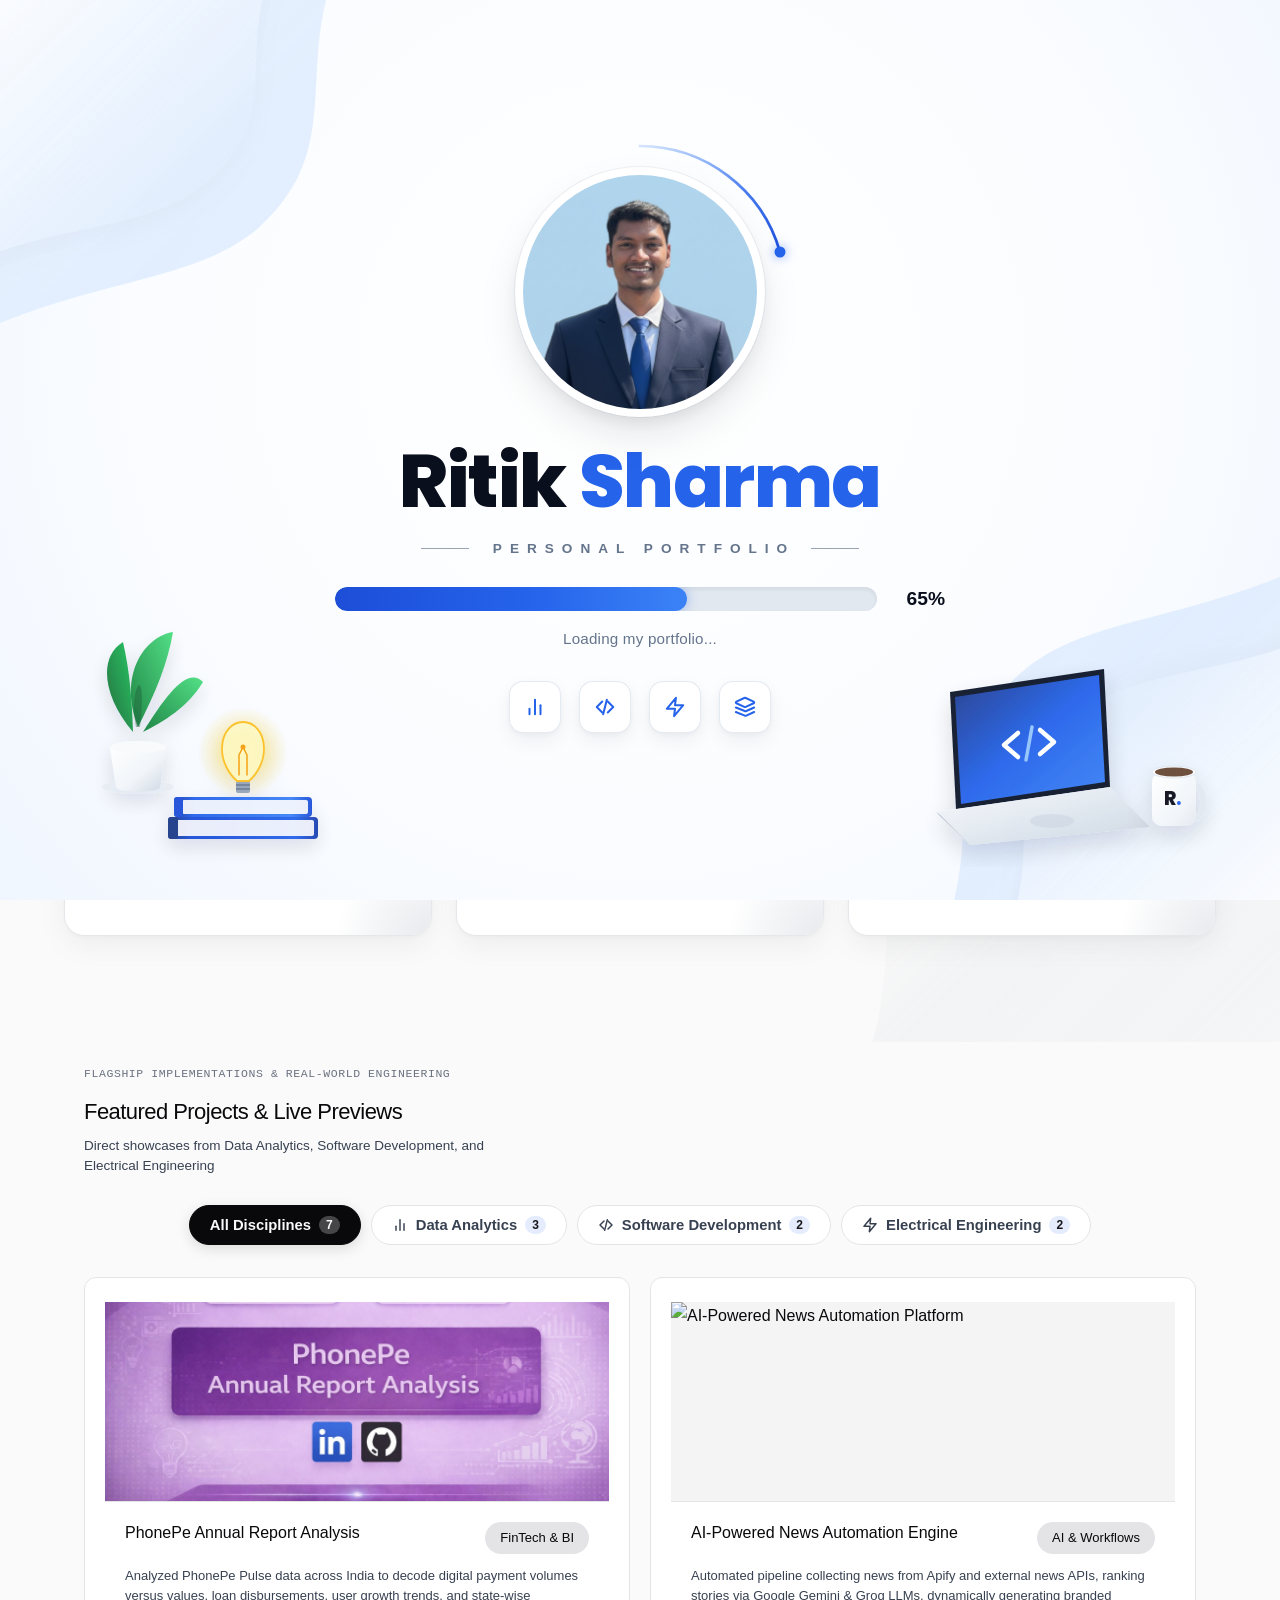
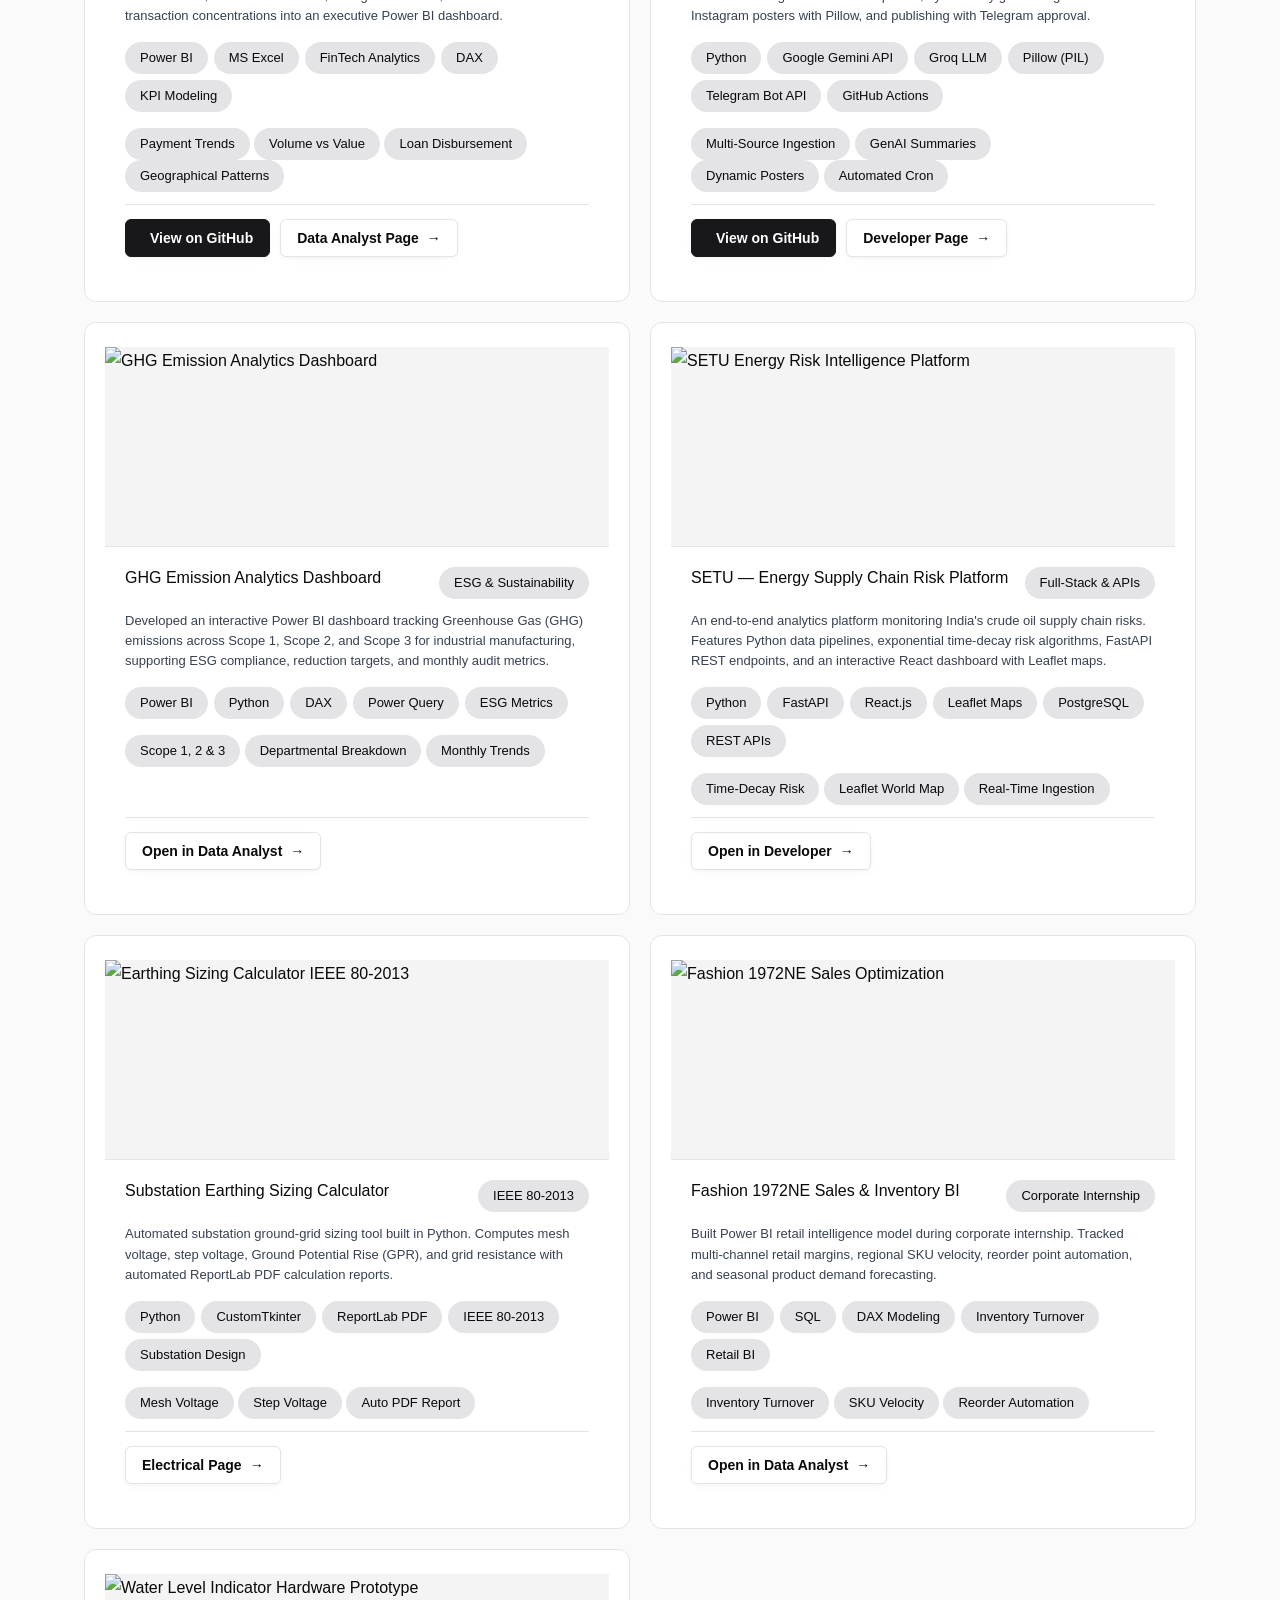
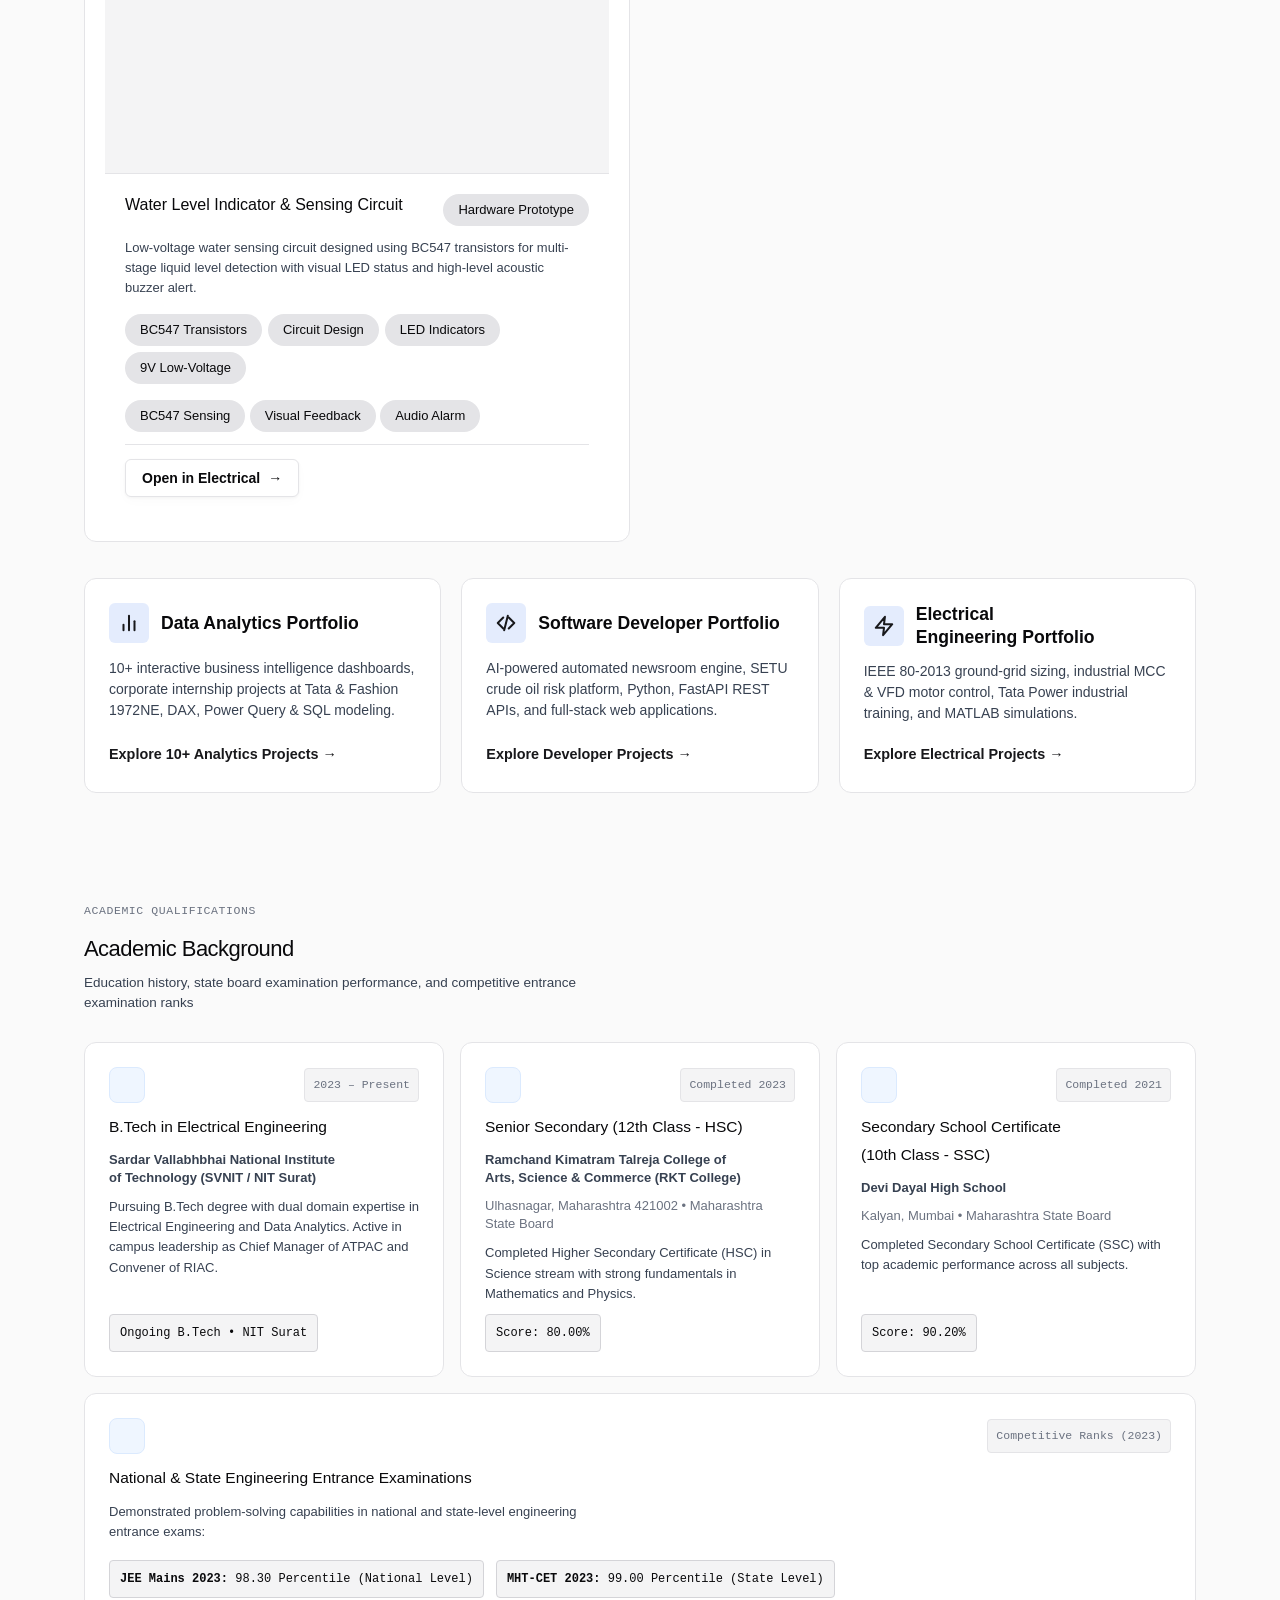
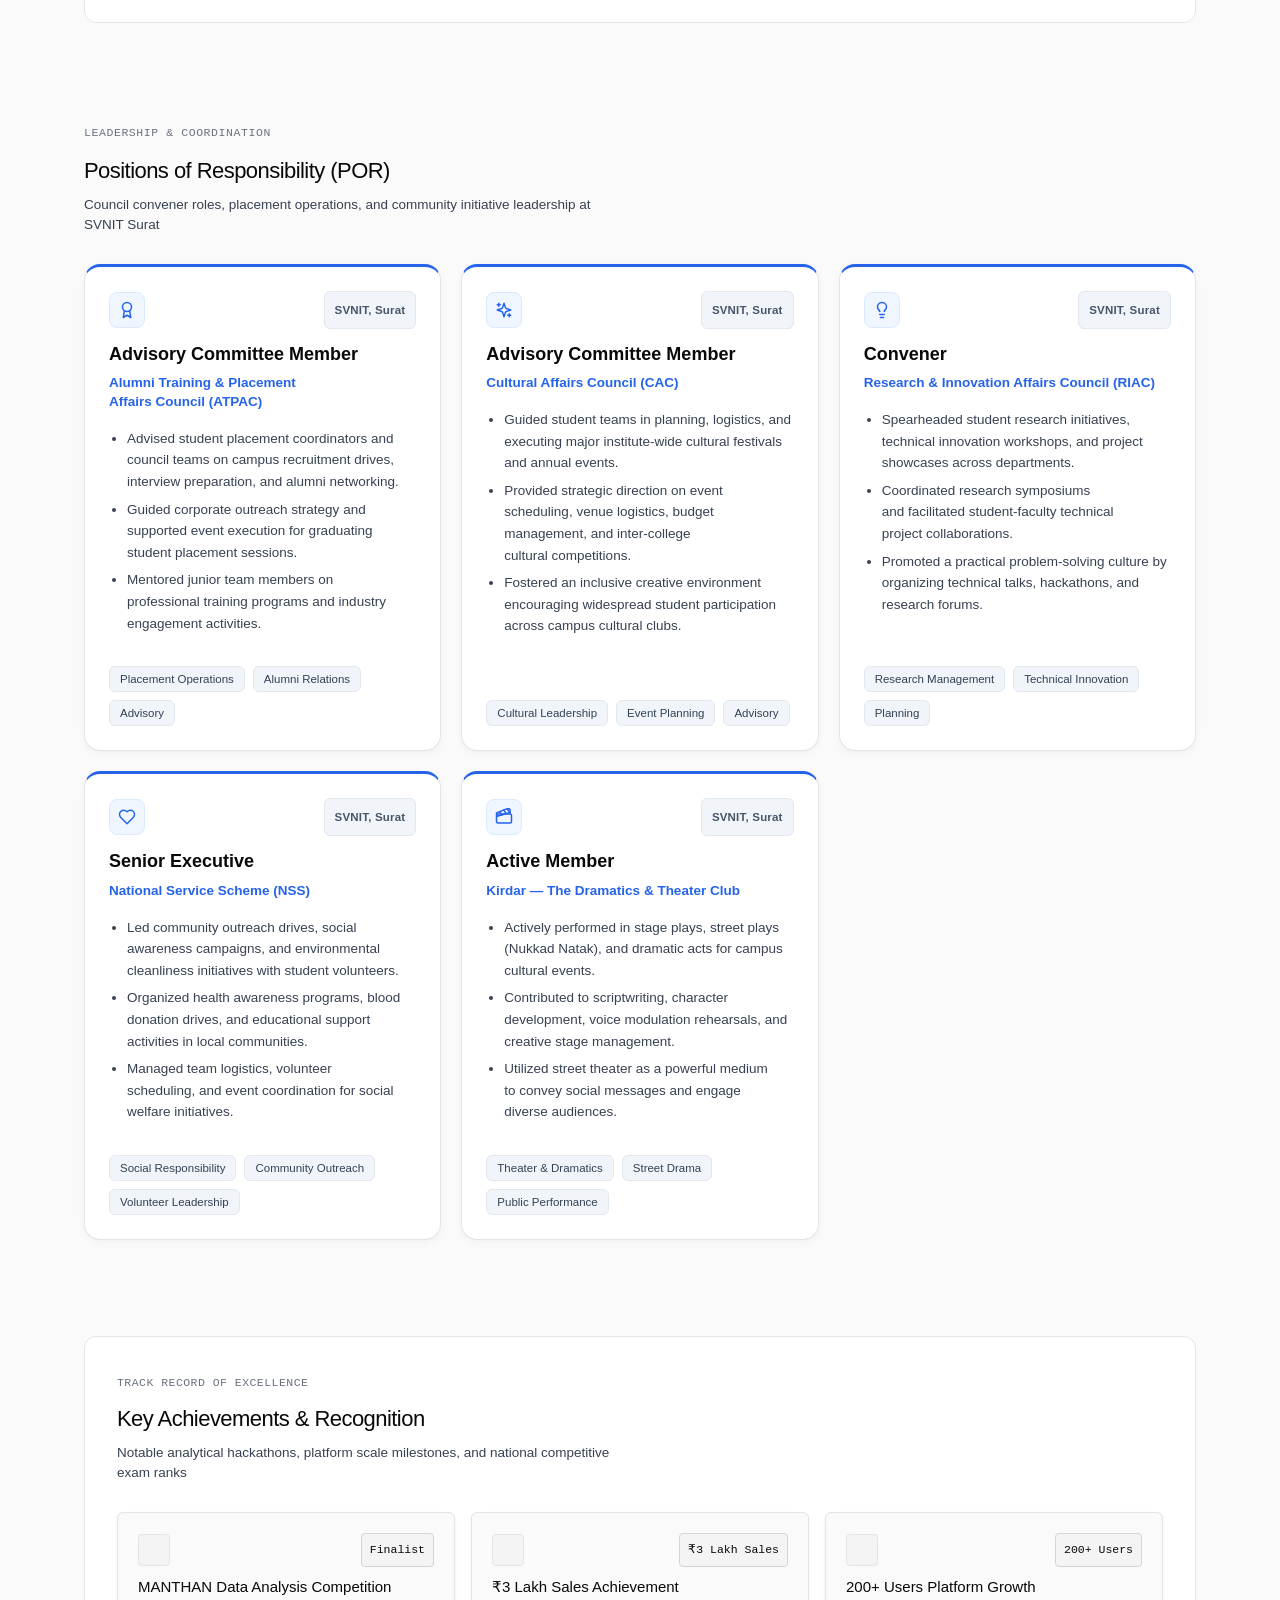
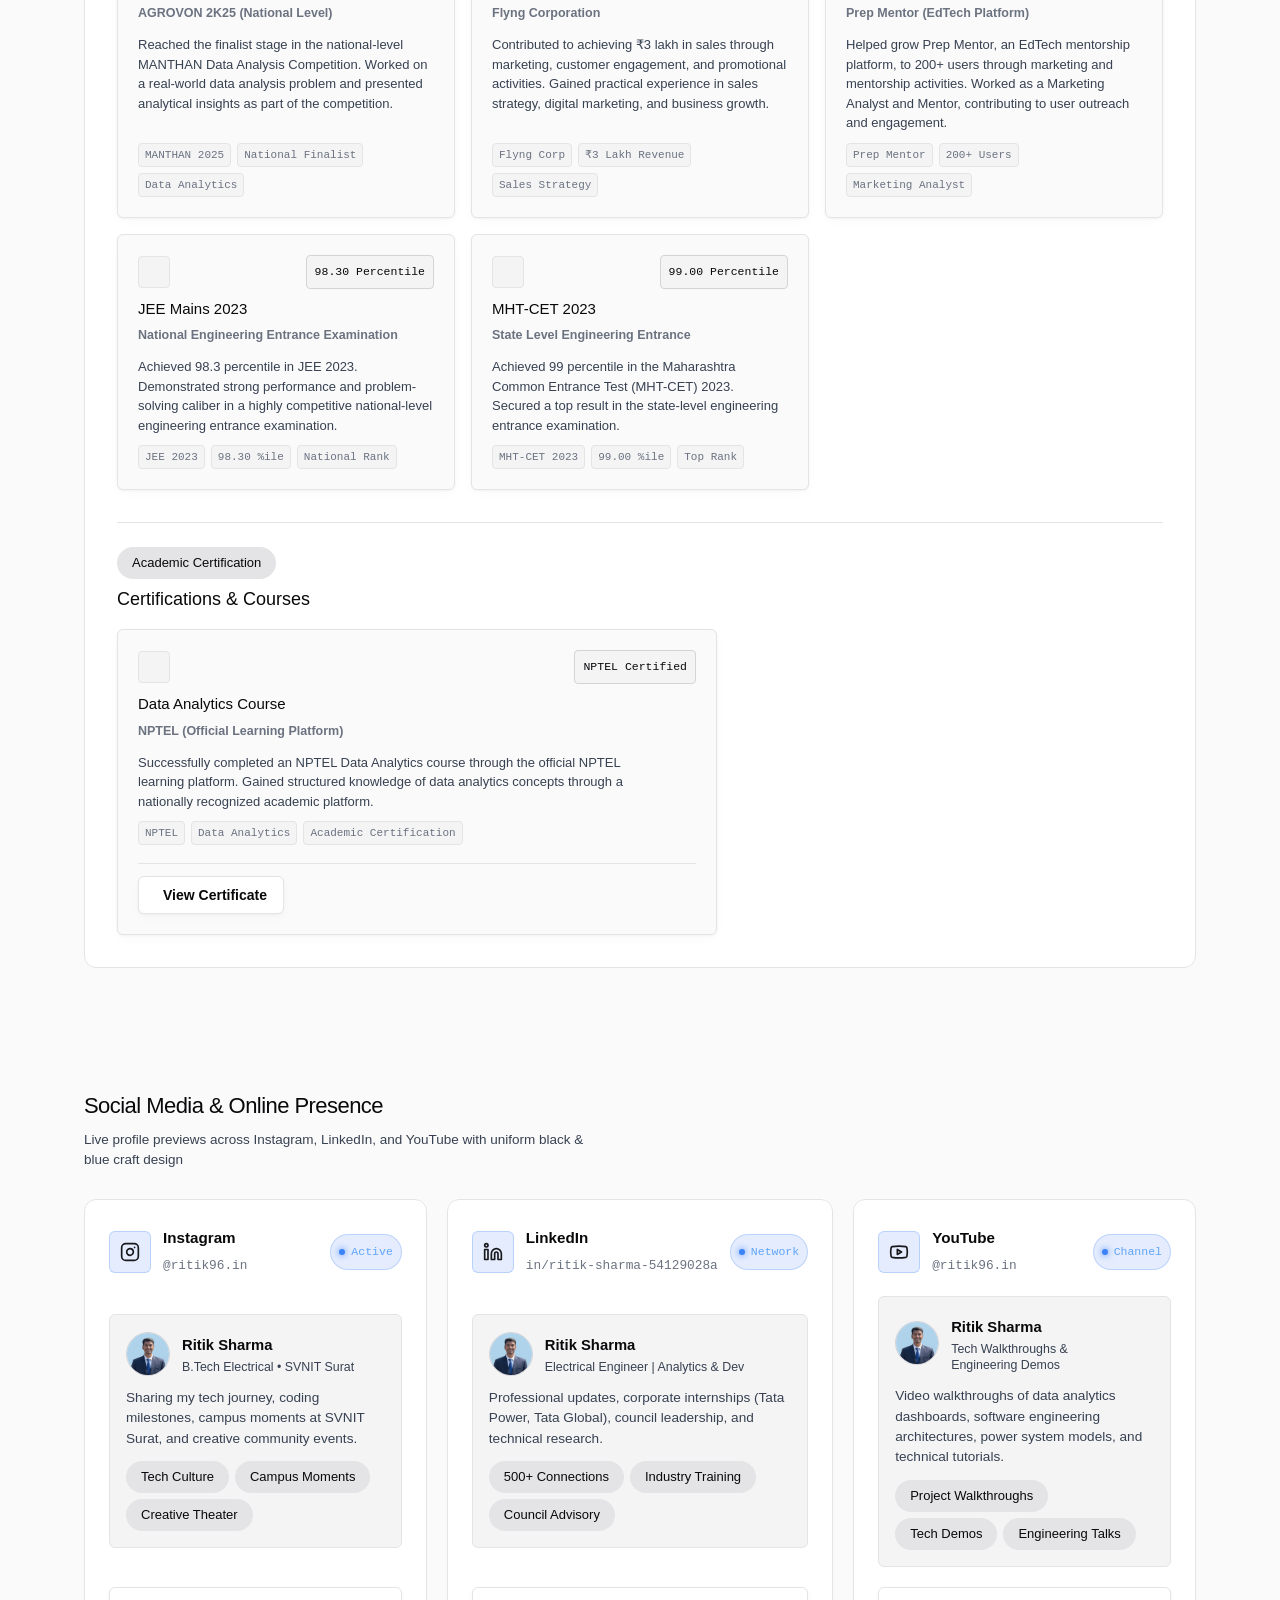
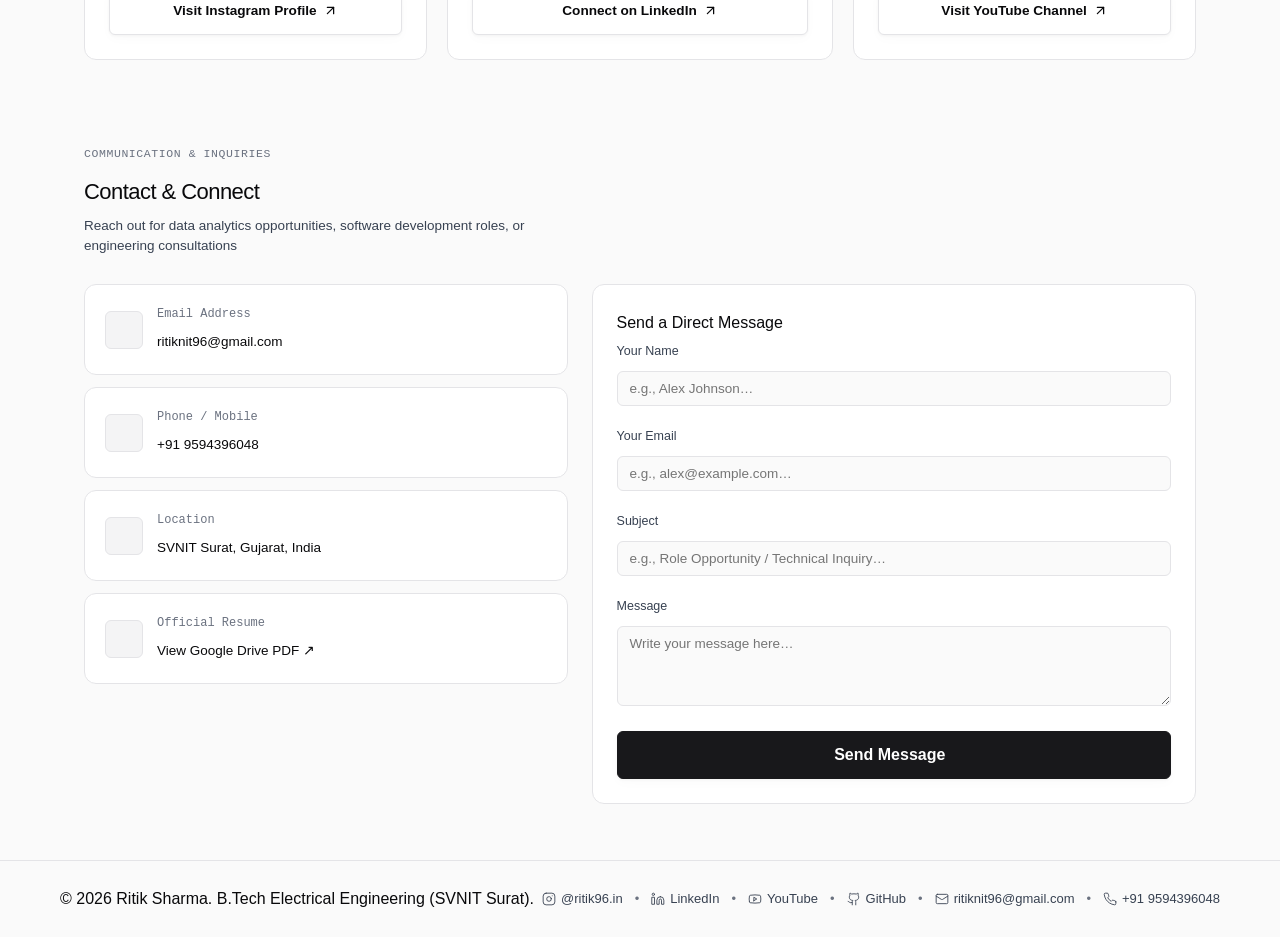
==== commit bf524ce1: "feat: integrate live domain showcases, interactive project filter, and contact section on homepage" ====
--- a/index.html
+++ b/index.html
@@ -279,9 +279,13 @@
             <nav class="nav-menu" id="nav-menu" aria-label="Main Navigation">
                 <ul>
                     <li><a href="#about" class="nav-link">About</a></li>
-                    <li><a href="#explore-work" class="nav-link">Projects</a></li>
+                    <li><a href="#projects-preview" class="nav-link">Projects</a></li>
+                    <li><a href="data-analyst.html" class="nav-link">Analytics</a></li>
+                    <li><a href="developer.html" class="nav-link">Developer</a></li>
+                    <li><a href="electrical-engineering.html" class="nav-link">Electrical</a></li>
                     <li><a href="#por-section" class="nav-link">Experience</a></li>
-                    <li><a href="#social-section" class="nav-link">Contact</a></li>
+                    <li><a href="#social-section" class="nav-link">Social</a></li>
+                    <li><a href="#contact" class="nav-link">Contact</a></li>
                 </ul>
             </nav>
 
@@ -467,6 +471,318 @@
             </div>
         </section>
 
+        <!-- ==========================================================================
+             FEATURED PROJECTS & ARCHITECTURE SHOWCASE (INTEGRATED DOMAIN PREVIEWS)
+             ========================================================================== -->
+        <section class="section projects-preview-section" id="projects-preview">
+            <div class="section-header">
+                <span class="section-tagline">Flagship Implementations &amp; Real-World Engineering</span>
+                <h2 class="section-title">Featured Projects &amp; Live Previews</h2>
+                <p class="section-desc">Direct showcases from Data Analytics, Software Development, and Electrical Engineering</p>
+            </div>
+
+            <!-- Domain Filter Switcher Tabs -->
+            <div class="domain-tabs-nav" role="tablist" aria-label="Filter Projects by Domain">
+                <button class="domain-tab-btn active" data-filter="all" role="tab" aria-selected="true">
+                    <span>All Disciplines</span>
+                    <span class="tab-count">7</span>
+                </button>
+                <button class="domain-tab-btn" data-filter="analytics" role="tab" aria-selected="false">
+                    <svg viewBox="0 0 24 24" width="16" height="16" fill="none" stroke="currentColor" stroke-width="2.2" stroke-linecap="round" stroke-linejoin="round" aria-hidden="true"><path d="M18 20V10"/><path d="M12 20V4"/><path d="M6 20v-6"/></svg>
+                    <span>Data Analytics</span>
+                    <span class="tab-count">3</span>
+                </button>
+                <button class="domain-tab-btn" data-filter="developer" role="tab" aria-selected="false">
+                    <svg viewBox="0 0 24 24" width="16" height="16" fill="none" stroke="currentColor" stroke-width="2.2" stroke-linecap="round" stroke-linejoin="round" aria-hidden="true"><path d="m9 18-6-6 6-6"/><path d="m15 6 6 6-6 6"/><path d="m14 4-4 16"/></svg>
+                    <span>Software Development</span>
+                    <span class="tab-count">2</span>
+                </button>
+                <button class="domain-tab-btn" data-filter="electrical" role="tab" aria-selected="false">
+                    <svg viewBox="0 0 24 24" width="16" height="16" fill="none" stroke="currentColor" stroke-width="2.2" stroke-linecap="round" stroke-linejoin="round" aria-hidden="true"><polygon points="13 2 3 14 12 14 11 22 21 10 12 10 13 2"/></svg>
+                    <span>Electrical Engineering</span>
+                    <span class="tab-count">2</span>
+                </button>
+            </div>
+
+            <div class="project-grid">
+                <!-- 1. PhonePe Annual Report Analysis (Analytics) -->
+                <div class="card project-card" data-domain="analytics">
+                    <div class="project-img-box">
+                        <img src="assets/phonepe_cover.jpg" alt="PhonePe Annual Report Analysis Dashboard" class="project-img" width="800" height="500" loading="lazy">
+                    </div>
+                    <div class="project-details-box">
+                        <div class="project-title-row">
+                            <h3 class="project-card-title">PhonePe Annual Report Analysis</h3>
+                            <span class="badge">FinTech &amp; BI</span>
+                        </div>
+                        <p class="project-desc">
+                            Analyzed PhonePe Pulse data across India to decode digital payment volumes versus values, loan disbursements, user growth trends, and state-wise transaction concentrations into an executive Power BI dashboard.
+                        </p>
+                        <div class="project-tags">
+                            <span class="tag">Power BI</span>
+                            <span class="tag">MS Excel</span>
+                            <span class="tag">FinTech Analytics</span>
+                            <span class="tag">DAX</span>
+                            <span class="tag">KPI Modeling</span>
+                        </div>
+                        <div class="domain-stats-row" style="margin-top: 4px;">
+                            <span class="badge">Payment Trends</span>
+                            <span class="badge">Volume vs Value</span>
+                            <span class="badge">Loan Disbursement</span>
+                            <span class="badge">Geographical Patterns</span>
+                        </div>
+                        <div class="project-actions" style="margin-top: auto; border-top: 1px solid var(--border-hairline); padding-top: 14px; display: flex; gap: 10px; flex-wrap: wrap;">
+                            <a href="https://github.com/ritiksharma2005/PhonePe-Annual-Repoart-Analysis" target="_blank" rel="noopener noreferrer" class="btn btn-primary btn-sm">
+                                <i data-lucide="github" aria-hidden="true"></i> View on GitHub
+                            </a>
+                            <a href="data-analyst.html" class="btn btn-secondary btn-sm">
+                                <span>Data Analyst Page</span> &rarr;
+                            </a>
+                        </div>
+                    </div>
+                </div>
+
+                <!-- 2. AI-Powered News Automation (Developer) -->
+                <div class="card project-card" data-domain="developer">
+                    <div class="project-img-box">
+                        <img src="https://images.unsplash.com/photo-1618005182384-a83a8bd57fbe?fit=crop&amp;w=800&amp;h=500&amp;q=80" alt="AI-Powered News Automation Platform" class="project-img" width="800" height="500" loading="lazy">
+                    </div>
+                    <div class="project-details-box">
+                        <div class="project-title-row">
+                            <h3 class="project-card-title">AI-Powered News Automation Engine</h3>
+                            <span class="badge">AI &amp; Workflows</span>
+                        </div>
+                        <p class="project-desc">
+                            Automated pipeline collecting news from Apify and external news APIs, ranking stories via Google Gemini &amp; Groq LLMs, dynamically generating branded Instagram posters with Pillow, and publishing with Telegram approval.
+                        </p>
+                        <div class="project-tags">
+                            <span class="tag">Python</span>
+                            <span class="tag">Google Gemini API</span>
+                            <span class="tag">Groq LLM</span>
+                            <span class="tag">Pillow (PIL)</span>
+                            <span class="tag">Telegram Bot API</span>
+                            <span class="tag">GitHub Actions</span>
+                        </div>
+                        <div class="domain-stats-row" style="margin-top: 4px;">
+                            <span class="badge">Multi-Source Ingestion</span>
+                            <span class="badge">GenAI Summaries</span>
+                            <span class="badge">Dynamic Posters</span>
+                            <span class="badge">Automated Cron</span>
+                        </div>
+                        <div class="project-actions" style="margin-top: auto; border-top: 1px solid var(--border-hairline); padding-top: 14px; display: flex; gap: 10px; flex-wrap: wrap;">
+                            <a href="https://github.com/ritiksharma2005/news_post" target="_blank" rel="noopener noreferrer" class="btn btn-primary btn-sm">
+                                <i data-lucide="github" aria-hidden="true"></i> View on GitHub
+                            </a>
+                            <a href="developer.html" class="btn btn-secondary btn-sm">
+                                <span>Developer Page</span> &rarr;
+                            </a>
+                        </div>
+                    </div>
+                </div>
+
+                <!-- 3. GHG Emission Analytics Dashboard (Analytics) -->
+                <div class="card project-card" data-domain="analytics">
+                    <div class="project-img-box">
+                        <img src="https://images.unsplash.com/photo-1460925895917-afdab827c52f?fit=crop&amp;w=800&amp;h=500&amp;q=80" alt="GHG Emission Analytics Dashboard" class="project-img" width="800" height="500" loading="lazy">
+                    </div>
+                    <div class="project-details-box">
+                        <div class="project-title-row">
+                            <h3 class="project-card-title">GHG Emission Analytics Dashboard</h3>
+                            <span class="badge">ESG &amp; Sustainability</span>
+                        </div>
+                        <p class="project-desc">
+                            Developed an interactive Power BI dashboard tracking Greenhouse Gas (GHG) emissions across Scope 1, Scope 2, and Scope 3 for industrial manufacturing, supporting ESG compliance, reduction targets, and monthly audit metrics.
+                        </p>
+                        <div class="project-tags">
+                            <span class="tag">Power BI</span>
+                            <span class="tag">Python</span>
+                            <span class="tag">DAX</span>
+                            <span class="tag">Power Query</span>
+                            <span class="tag">ESG Metrics</span>
+                        </div>
+                        <div class="domain-stats-row" style="margin-top: 4px;">
+                            <span class="badge">Scope 1, 2 &amp; 3</span>
+                            <span class="badge">Departmental Breakdown</span>
+                            <span class="badge">Monthly Trends</span>
+                        </div>
+                        <div class="project-actions" style="margin-top: auto; border-top: 1px solid var(--border-hairline); padding-top: 14px; display: flex; gap: 10px; flex-wrap: wrap;">
+                            <a href="data-analyst.html" class="btn btn-secondary btn-sm">
+                                <span>Open in Data Analyst</span> &rarr;
+                            </a>
+                        </div>
+                    </div>
+                </div>
+
+                <!-- 4. SETU Crude Oil Risk Intelligence (Developer) -->
+                <div class="card project-card" data-domain="developer">
+                    <div class="project-img-box">
+                        <img src="https://images.unsplash.com/photo-1551288049-bebda4e38f71?fit=crop&amp;w=800&amp;h=500&amp;q=80" alt="SETU Energy Risk Intelligence Platform" class="project-img" width="800" height="500" loading="lazy">
+                    </div>
+                    <div class="project-details-box">
+                        <div class="project-title-row">
+                            <h3 class="project-card-title">SETU — Energy Supply Chain Risk Platform</h3>
+                            <span class="badge">Full-Stack &amp; APIs</span>
+                        </div>
+                        <p class="project-desc">
+                            An end-to-end analytics platform monitoring India's crude oil supply chain risks. Features Python data pipelines, exponential time-decay risk algorithms, FastAPI REST endpoints, and an interactive React dashboard with Leaflet maps.
+                        </p>
+                        <div class="project-tags">
+                            <span class="tag">Python</span>
+                            <span class="tag">FastAPI</span>
+                            <span class="tag">React.js</span>
+                            <span class="tag">Leaflet Maps</span>
+                            <span class="tag">PostgreSQL</span>
+                            <span class="tag">REST APIs</span>
+                        </div>
+                        <div class="domain-stats-row" style="margin-top: 4px;">
+                            <span class="badge">Time-Decay Risk</span>
+                            <span class="badge">Leaflet World Map</span>
+                            <span class="badge">Real-Time Ingestion</span>
+                        </div>
+                        <div class="project-actions" style="margin-top: auto; border-top: 1px solid var(--border-hairline); padding-top: 14px; display: flex; gap: 10px; flex-wrap: wrap;">
+                            <a href="developer.html" class="btn btn-secondary btn-sm">
+                                <span>Open in Developer</span> &rarr;
+                            </a>
+                        </div>
+                    </div>
+                </div>
+
+                <!-- 5. Earthing Sizing Calculator (Electrical) -->
+                <div class="card project-card" data-domain="electrical">
+                    <div class="project-img-box">
+                        <img src="https://images.unsplash.com/photo-1581092160607-ee22621dd758?fit=crop&amp;w=800&amp;h=500&amp;q=80" alt="Earthing Sizing Calculator IEEE 80-2013" class="project-img" width="800" height="500" loading="lazy">
+                    </div>
+                    <div class="project-details-box">
+                        <div class="project-title-row">
+                            <h3 class="project-card-title">Substation Earthing Sizing Calculator</h3>
+                            <span class="badge">IEEE 80-2013</span>
+                        </div>
+                        <p class="project-desc">
+                            Automated substation ground-grid sizing tool built in Python. Computes mesh voltage, step voltage, Ground Potential Rise (GPR), and grid resistance with automated ReportLab PDF calculation reports.
+                        </p>
+                        <div class="project-tags">
+                            <span class="tag">Python</span>
+                            <span class="tag">CustomTkinter</span>
+                            <span class="tag">ReportLab PDF</span>
+                            <span class="tag">IEEE 80-2013</span>
+                            <span class="tag">Substation Design</span>
+                        </div>
+                        <div class="domain-stats-row" style="margin-top: 4px;">
+                            <span class="badge">Mesh Voltage</span>
+                            <span class="badge">Step Voltage</span>
+                            <span class="badge">Auto PDF Report</span>
+                        </div>
+                        <div class="project-actions" style="margin-top: auto; border-top: 1px solid var(--border-hairline); padding-top: 14px; display: flex; gap: 10px; flex-wrap: wrap;">
+                            <a href="electrical-engineering.html" class="btn btn-secondary btn-sm">
+                                <span>Electrical Page</span> &rarr;
+                            </a>
+                        </div>
+                    </div>
+                </div>
+
+                <!-- 6. Fashion 1972NE Sales & Inventory Optimization (Analytics) -->
+                <div class="card project-card" data-domain="analytics">
+                    <div class="project-img-box">
+                        <img src="https://images.unsplash.com/photo-1441986300917-64674bd600d8?fit=crop&amp;w=800&amp;h=500&amp;q=80" alt="Fashion 1972NE Sales Optimization" class="project-img" width="800" height="500" loading="lazy">
+                    </div>
+                    <div class="project-details-box">
+                        <div class="project-title-row">
+                            <h3 class="project-card-title">Fashion 1972NE Sales &amp; Inventory BI</h3>
+                            <span class="badge">Corporate Internship</span>
+                        </div>
+                        <p class="project-desc">
+                            Built Power BI retail intelligence model during corporate internship. Tracked multi-channel retail margins, regional SKU velocity, reorder point automation, and seasonal product demand forecasting.
+                        </p>
+                        <div class="project-tags">
+                            <span class="tag">Power BI</span>
+                            <span class="tag">SQL</span>
+                            <span class="tag">DAX Modeling</span>
+                            <span class="tag">Inventory Turnover</span>
+                            <span class="tag">Retail BI</span>
+                        </div>
+                        <div class="domain-stats-row" style="margin-top: 4px;">
+                            <span class="badge">Inventory Turnover</span>
+                            <span class="badge">SKU Velocity</span>
+                            <span class="badge">Reorder Automation</span>
+                        </div>
+                        <div class="project-actions" style="margin-top: auto; border-top: 1px solid var(--border-hairline); padding-top: 14px; display: flex; gap: 10px; flex-wrap: wrap;">
+                            <a href="data-analyst.html" class="btn btn-secondary btn-sm">
+                                <span>Open in Data Analyst</span> &rarr;
+                            </a>
+                        </div>
+                    </div>
+                </div>
+
+                <!-- 7. Water Level Indicator & Sensing Prototype (Electrical) -->
+                <div class="card project-card" data-domain="electrical">
+                    <div class="project-img-box">
+                        <img src="https://images.unsplash.com/photo-1518770660439-4636190af475?fit=crop&amp;w=800&amp;h=500&amp;q=80" alt="Water Level Indicator Hardware Prototype" class="project-img" width="800" height="500" loading="lazy">
+                    </div>
+                    <div class="project-details-box">
+                        <div class="project-title-row">
+                            <h3 class="project-card-title">Water Level Indicator &amp; Sensing Circuit</h3>
+                            <span class="badge">Hardware Prototype</span>
+                        </div>
+                        <p class="project-desc">
+                            Low-voltage water sensing circuit designed using BC547 transistors for multi-stage liquid level detection with visual LED status and high-level acoustic buzzer alert.
+                        </p>
+                        <div class="project-tags">
+                            <span class="tag">BC547 Transistors</span>
+                            <span class="tag">Circuit Design</span>
+                            <span class="tag">LED Indicators</span>
+                            <span class="tag">9V Low-Voltage</span>
+                        </div>
+                        <div class="domain-stats-row" style="margin-top: 4px;">
+                            <span class="badge">BC547 Sensing</span>
+                            <span class="badge">Visual Feedback</span>
+                            <span class="badge">Audio Alarm</span>
+                        </div>
+                        <div class="project-actions" style="margin-top: auto; border-top: 1px solid var(--border-hairline); padding-top: 14px; display: flex; gap: 10px; flex-wrap: wrap;">
+                            <a href="electrical-engineering.html" class="btn btn-secondary btn-sm">
+                                <span>Open in Electrical</span> &rarr;
+                            </a>
+                        </div>
+                    </div>
+                </div>
+            </div>
+
+            <!-- Domain Spotlight Call-to-Action Grid -->
+            <div class="domain-cta-grid">
+                <a href="data-analyst.html" class="domain-cta-card">
+                    <div class="domain-cta-header">
+                        <div class="domain-cta-icon" aria-hidden="true">
+                            <svg viewBox="0 0 24 24" width="22" height="22" fill="none" stroke="currentColor" stroke-width="2.2" stroke-linecap="round" stroke-linejoin="round"><path d="M18 20V10"/><path d="M12 20V4"/><path d="M6 20v-6"/></svg>
+                        </div>
+                        <h4 class="domain-cta-title">Data Analytics Portfolio</h4>
+                    </div>
+                    <p class="domain-cta-desc">10+ interactive business intelligence dashboards, corporate internship projects at Tata &amp; Fashion 1972NE, DAX, Power Query &amp; SQL modeling.</p>
+                    <span class="domain-cta-link">Explore 10+ Analytics Projects &rarr;</span>
+                </a>
+
+                <a href="developer.html" class="domain-cta-card">
+                    <div class="domain-cta-header">
+                        <div class="domain-cta-icon" aria-hidden="true">
+                            <svg viewBox="0 0 24 24" width="22" height="22" fill="none" stroke="currentColor" stroke-width="2.2" stroke-linecap="round" stroke-linejoin="round"><path d="m9 18-6-6 6-6"/><path d="m15 6 6 6-6 6"/><path d="m14 4-4 16"/></svg>
+                        </div>
+                        <h4 class="domain-cta-title">Software Developer Portfolio</h4>
+                    </div>
+                    <p class="domain-cta-desc">AI-powered automated newsroom engine, SETU crude oil risk platform, Python, FastAPI REST APIs, and full-stack web applications.</p>
+                    <span class="domain-cta-link">Explore Developer Projects &rarr;</span>
+                </a>
+
+                <a href="electrical-engineering.html" class="domain-cta-card">
+                    <div class="domain-cta-header">
+                        <div class="domain-cta-icon" aria-hidden="true">
+                            <svg viewBox="0 0 24 24" width="22" height="22" fill="none" stroke="currentColor" stroke-width="2.2" stroke-linecap="round" stroke-linejoin="round"><polygon points="13 2 3 14 12 14 11 22 21 10 12 10 13 2"/></svg>
+                        </div>
+                        <h4 class="domain-cta-title">Electrical Engineering Portfolio</h4>
+                    </div>
+                    <p class="domain-cta-desc">IEEE 80-2013 ground-grid sizing, industrial MCC &amp; VFD motor control, Tata Power industrial training, and MATLAB simulations.</p>
+                    <span class="domain-cta-link">Explore Electrical Projects &rarr;</span>
+                </a>
+            </div>
+        </section>
+
         <!-- ACADEMIC BACKGROUND & EDUCATION SECTION -->
         <section class="education-section" id="education-section">
             <div class="section-header">
@@ -962,6 +1278,89 @@
                             <svg width="15" height="15" viewBox="0 0 24 24" fill="none" stroke="currentColor" stroke-width="2" stroke-linecap="round" stroke-linejoin="round" aria-hidden="true"><path d="M7 17L17 7"/><path d="M7 7h10v10"/></svg>
                         </a>
                     </div>
+                </div>
+            </div>
+        </section>
+
+        <!-- ==========================================================================
+             CONTACT & INQUIRIES SECTION
+             ========================================================================== -->
+        <section class="section" id="contact">
+            <div class="section-header">
+                <span class="section-tagline">Communication &amp; Inquiries</span>
+                <h2 class="section-title">Contact &amp; Connect</h2>
+                <p class="section-desc">Reach out for data analytics opportunities, software development roles, or engineering consultations</p>
+            </div>
+
+            <div class="contact-grid">
+                <div class="contact-info">
+                    <div class="card info-card">
+                        <div class="info-icon-box">
+                            <i data-lucide="mail" aria-hidden="true"></i>
+                        </div>
+                        <div class="info-content">
+                            <h4>Email Address</h4>
+                            <p><a href="mailto:ritiknit96@gmail.com">ritiknit96@gmail.com</a></p>
+                        </div>
+                    </div>
+
+                    <div class="card info-card">
+                        <div class="info-icon-box">
+                            <i data-lucide="phone" aria-hidden="true"></i>
+                        </div>
+                        <div class="info-content">
+                            <h4>Phone / Mobile</h4>
+                            <p><a href="tel:+919594396048">+91 9594396048</a></p>
+                        </div>
+                    </div>
+
+                    <div class="card info-card">
+                        <div class="info-icon-box">
+                            <i data-lucide="map-pin" aria-hidden="true"></i>
+                        </div>
+                        <div class="info-content">
+                            <h4>Location</h4>
+                            <p>SVNIT Surat, Gujarat, India</p>
+                        </div>
+                    </div>
+
+                    <div class="card info-card">
+                        <div class="info-icon-box">
+                            <i data-lucide="file-text" aria-hidden="true"></i>
+                        </div>
+                        <div class="info-content">
+                            <h4>Official Resume</h4>
+                            <p><a href="https://drive.google.com/file/d/1WcKcySJjRskFgzxfBzun6OHB9D8XvNWC/view?usp=sharing" target="_blank" rel="noopener noreferrer">View Google Drive PDF ↗</a></p>
+                        </div>
+                    </div>
+                </div>
+
+                <div class="card contact-form-card">
+                    <h3 class="card-title">Send a Direct Message</h3>
+                    <form id="contact-form" class="contact-form" action="https://api.web3forms.com/submit" method="POST">
+                        <input type="hidden" name="access_key" value="de851278-1e55-4f8c-be2b-cb0ef5bcbc7a">
+                        <div class="form-group">
+                            <label for="form-name">Your Name</label>
+                            <input type="text" id="form-name" name="name" required autocomplete="name" placeholder="e.g., Alex Johnson…">
+                        </div>
+                        <div class="form-group">
+                            <label for="form-email">Your Email</label>
+                            <input type="email" id="form-email" name="email" required autocomplete="email" spellcheck="false" placeholder="e.g., alex@example.com…">
+                        </div>
+                        <div class="form-group">
+                            <label for="form-subject">Subject</label>
+                            <input type="text" id="form-subject" name="subject" required autocomplete="off" placeholder="e.g., Role Opportunity / Technical Inquiry…">
+                        </div>
+                        <div class="form-group">
+                            <label for="form-message">Message</label>
+                            <textarea id="form-message" name="message" required rows="4" autocomplete="off" placeholder="Write your message here…"></textarea>
+                        </div>
+                        <button type="submit" class="btn btn-primary" id="btn-submit">
+                            <span>Send Message</span>
+                            <i data-lucide="send" aria-hidden="true"></i>
+                        </button>
+                        <div id="form-status" class="form-status" role="status" aria-live="polite"></div>
+                    </form>
                 </div>
             </div>
         </section>
--- a/css/style.css
+++ b/css/style.css
@@ -2292,8 +2292,142 @@
 }
 
 /* ==========================================================================
-   PROJECTS SHOWCASE GRID
+   PROJECTS SHOWCASE GRID & DOMAIN FILTER TABS
    ========================================================================== */
+.domain-tabs-nav {
+    display: flex;
+    align-items: center;
+    justify-content: center;
+    gap: 10px;
+    flex-wrap: wrap;
+    margin: 24px auto 32px;
+}
+
+.domain-tab-btn {
+    display: inline-flex;
+    align-items: center;
+    gap: 8px;
+    padding: 10px 20px;
+    border-radius: var(--radius-pill);
+    background: var(--bg-card);
+    border: 1px solid var(--border-hairline);
+    color: var(--text-secondary);
+    font-size: 0.925rem;
+    font-weight: 600;
+    cursor: pointer;
+    transition: all var(--duration-fast) var(--ease-standard);
+}
+
+.domain-tab-btn:hover {
+    color: var(--text-primary);
+    border-color: var(--accent);
+    transform: translateY(-1px);
+}
+
+.domain-tab-btn.active {
+    background: var(--text-primary);
+    color: var(--bg-page);
+    border-color: var(--text-primary);
+    box-shadow: 0 4px 14px rgba(0, 0, 0, 0.12);
+}
+
+body.dark-theme .domain-tab-btn.active {
+    background: #FFFFFF;
+    color: #09090B;
+    border-color: #FFFFFF;
+}
+
+.tab-count {
+    display: inline-flex;
+    align-items: center;
+    justify-content: center;
+    font-size: 0.75rem;
+    padding: 2px 7px;
+    border-radius: var(--radius-pill);
+    background: rgba(37, 99, 235, 0.12);
+    color: var(--accent);
+}
+
+.domain-tab-btn.active .tab-count {
+    background: rgba(255, 255, 255, 0.25);
+    color: inherit;
+}
+
+body.dark-theme .domain-tab-btn.active .tab-count {
+    background: rgba(0, 0, 0, 0.15);
+    color: #09090B;
+}
+
+.domain-cta-grid {
+    display: grid;
+    grid-template-columns: repeat(3, 1fr);
+    gap: 20px;
+    margin-top: 36px;
+}
+
+.domain-cta-card {
+    background: var(--bg-card);
+    border: 1px solid var(--border-hairline);
+    border-radius: var(--radius-lg);
+    padding: 24px;
+    display: flex;
+    flex-direction: column;
+    justify-content: space-between;
+    text-decoration: none;
+    color: inherit;
+    transition: transform var(--duration-fast) var(--ease-standard),
+                border-color var(--duration-fast) var(--ease-standard),
+                box-shadow var(--duration-fast) var(--ease-standard);
+}
+
+.domain-cta-card:hover {
+    transform: translateY(-3px);
+    border-color: var(--accent);
+    box-shadow: var(--shadow-hover);
+}
+
+.domain-cta-header {
+    display: flex;
+    align-items: center;
+    gap: 12px;
+    margin-bottom: 12px;
+}
+
+.domain-cta-icon {
+    width: 40px;
+    height: 40px;
+    border-radius: var(--radius-md);
+    background: rgba(37, 99, 235, 0.12);
+    color: var(--accent);
+    display: flex;
+    align-items: center;
+    justify-content: center;
+    flex-shrink: 0;
+}
+
+.domain-cta-title {
+    font-size: 1.1rem;
+    font-weight: 700;
+    color: var(--text-primary);
+    margin: 0;
+}
+
+.domain-cta-desc {
+    font-size: 0.875rem;
+    color: var(--text-secondary);
+    line-height: 1.5;
+    margin: 0 0 16px 0;
+}
+
+.domain-cta-link {
+    font-size: 0.9rem;
+    font-weight: 600;
+    color: var(--accent);
+    display: inline-flex;
+    align-items: center;
+    gap: 6px;
+}
+
 .project-grid {
     display: grid;
     grid-template-columns: repeat(2, 1fr);
@@ -3017,7 +3151,7 @@
         grid-template-columns: repeat(3, 1fr);
         gap: 12px;
     }
-    .edu-grid-cards, .achievements-grid, .por-grid-cards, .social-grid-cards {
+    .edu-grid-cards, .achievements-grid, .por-grid-cards, .social-grid-cards, .domain-cta-grid {
         grid-template-columns: repeat(2, 1fr);
     }
     .about-grid, .contact-grid {
@@ -3027,7 +3161,7 @@
 
 @media (max-width: 768px) {
     .mobile-menu-toggle { display: inline-flex; }
-    .social-grid-cards {
+    .social-grid-cards, .domain-cta-grid, .project-grid {
         grid-template-columns: 1fr;
     }
     .nav-menu {
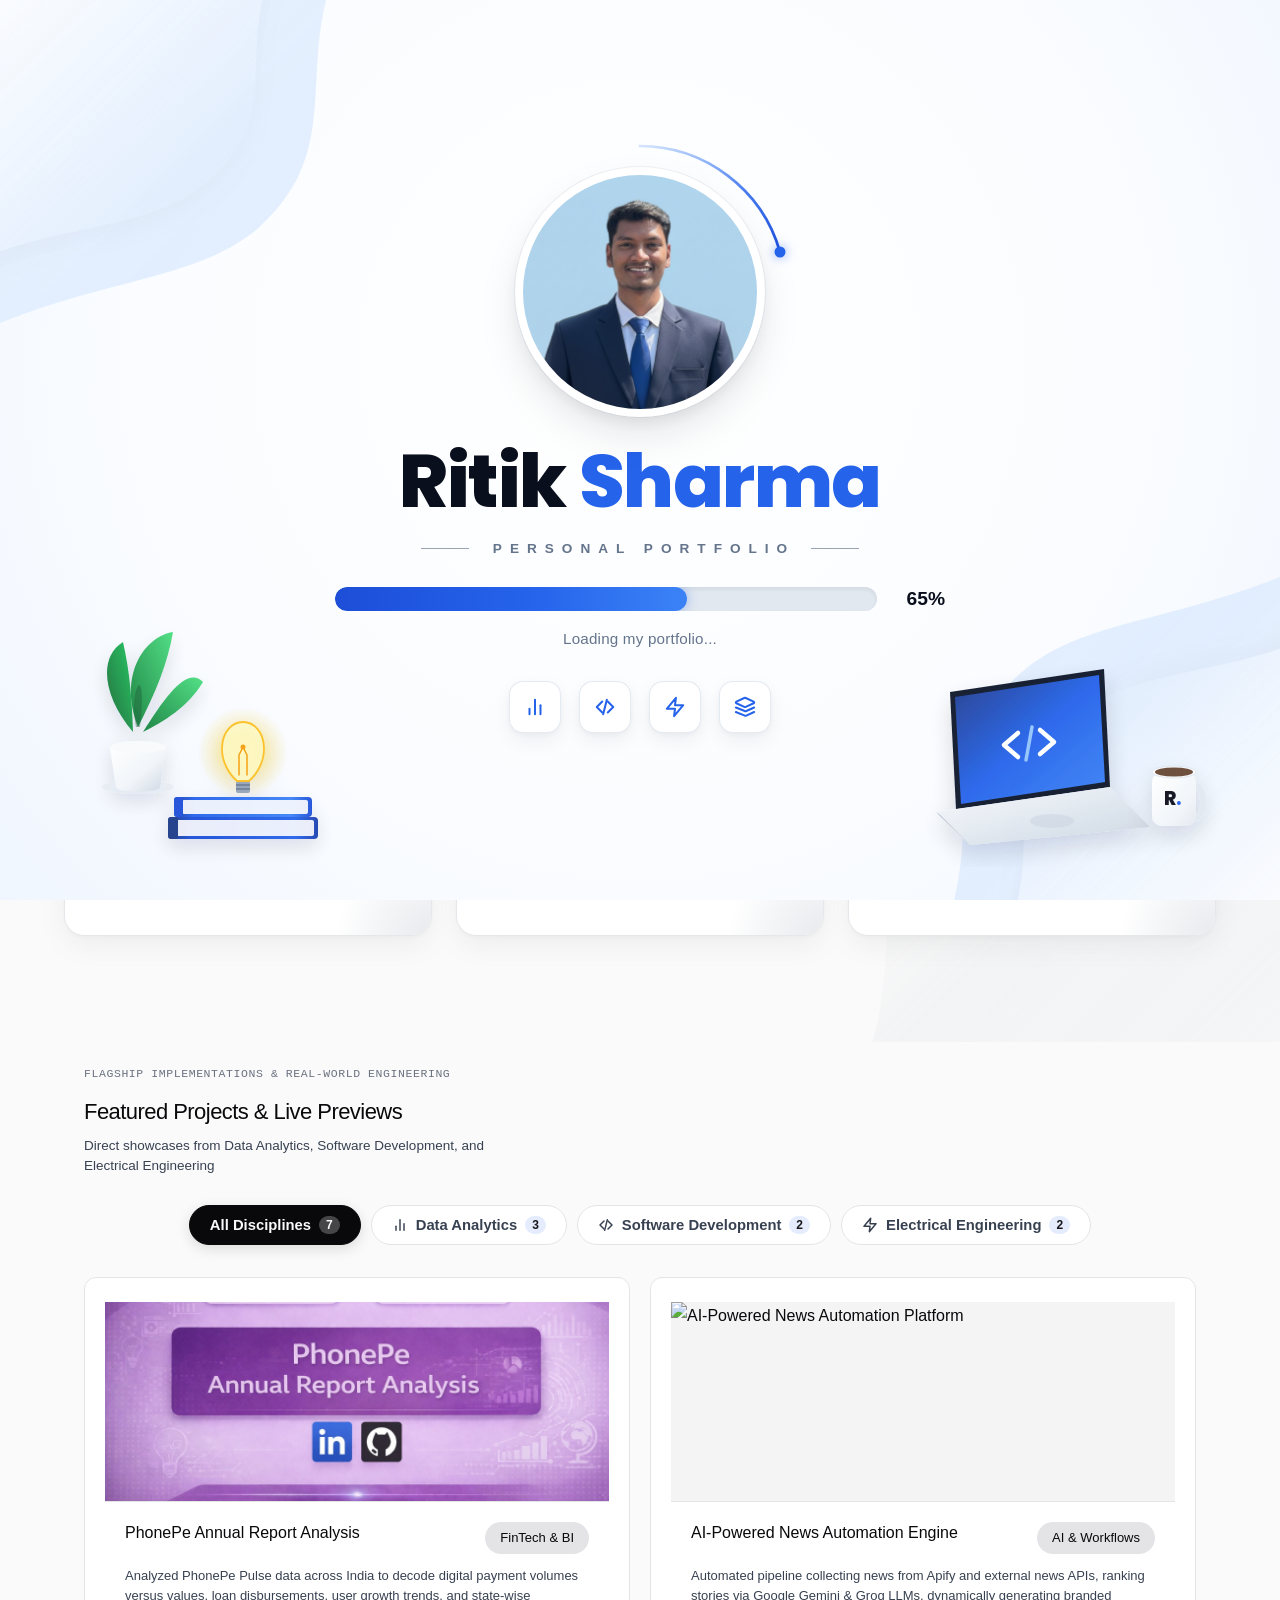
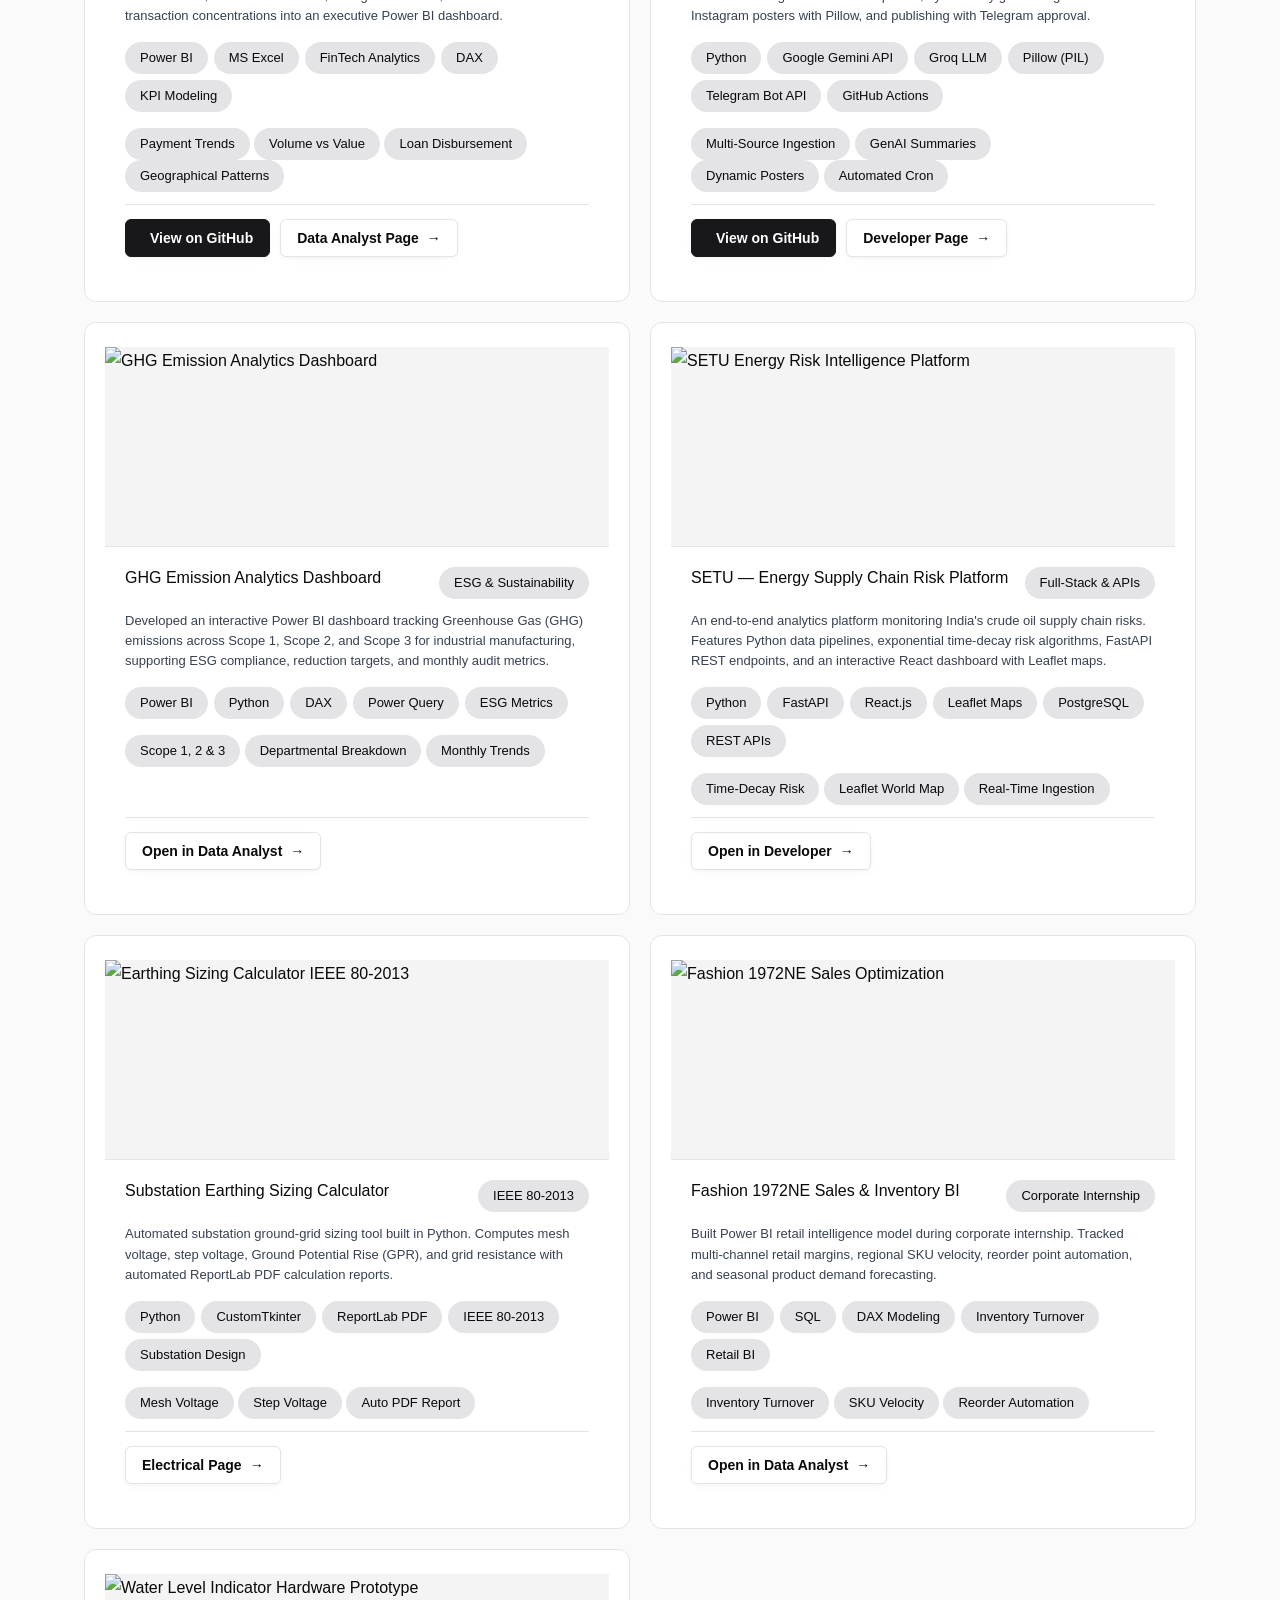
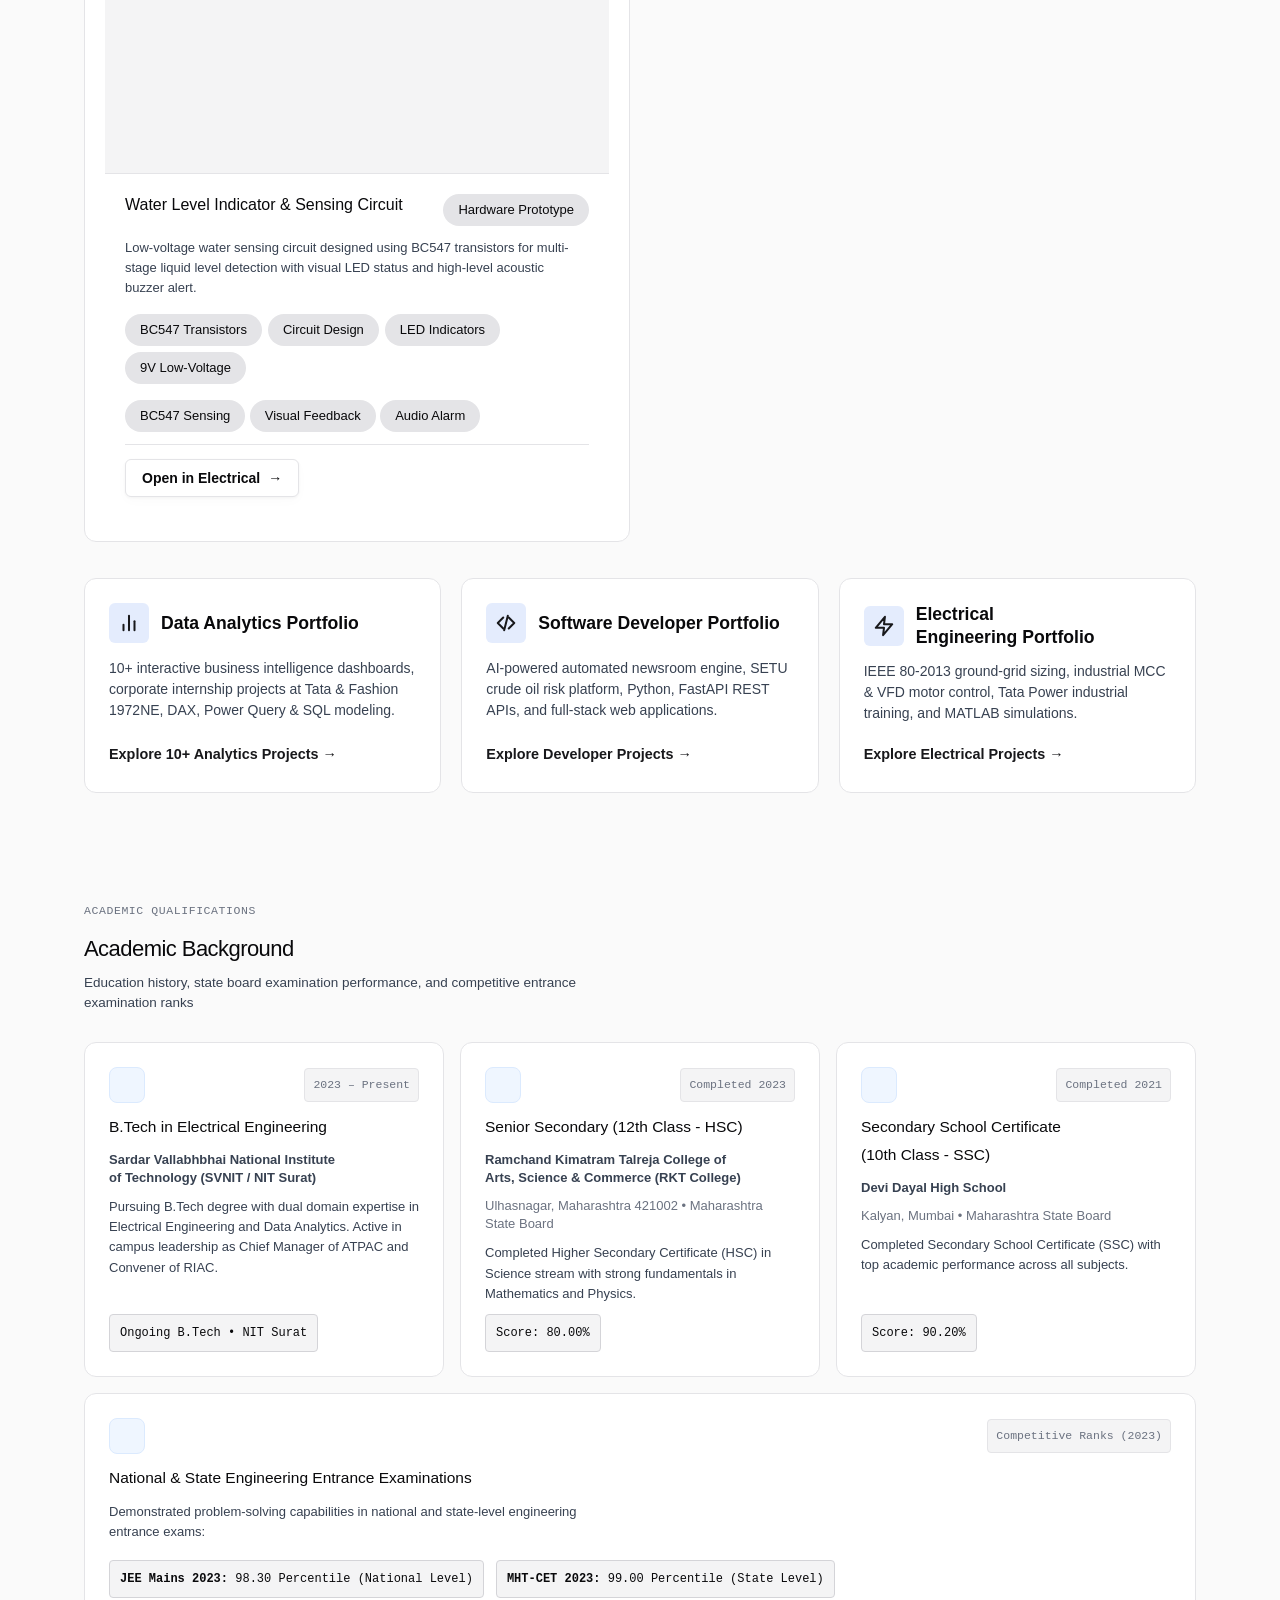
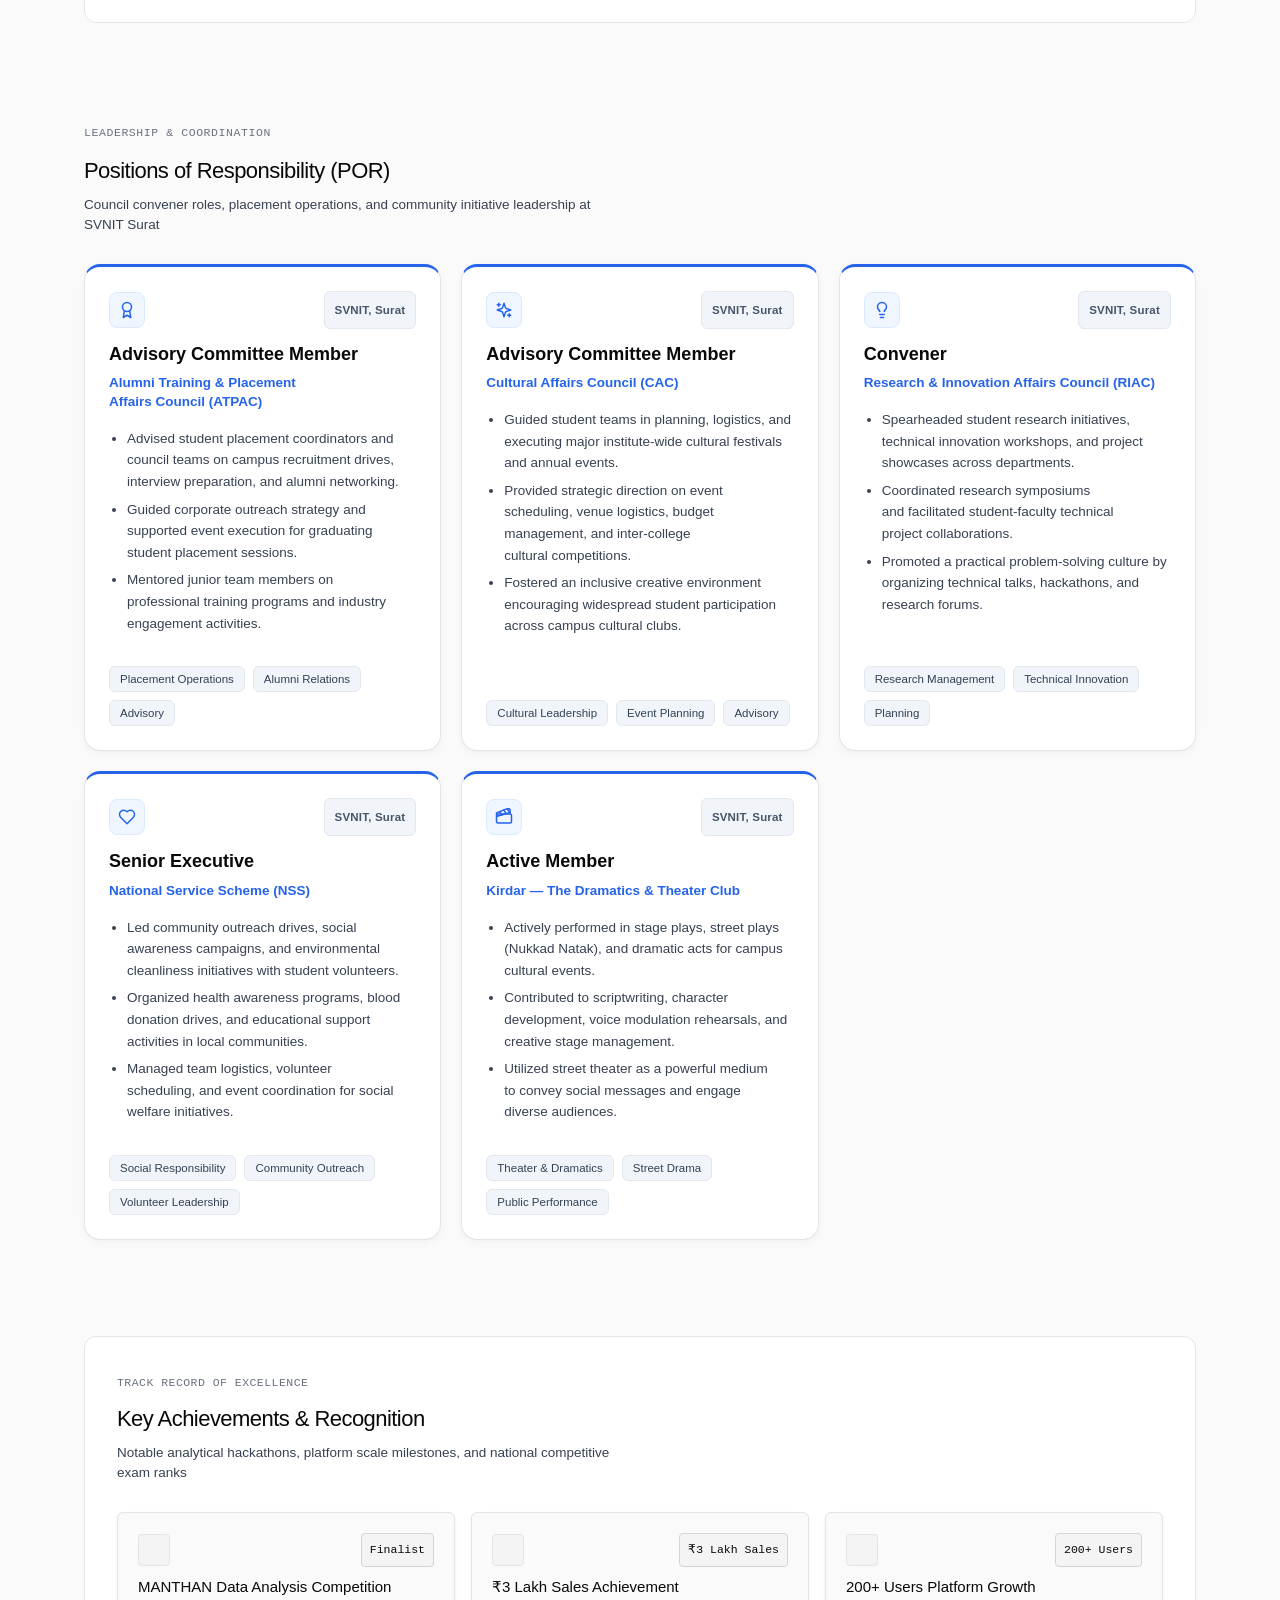
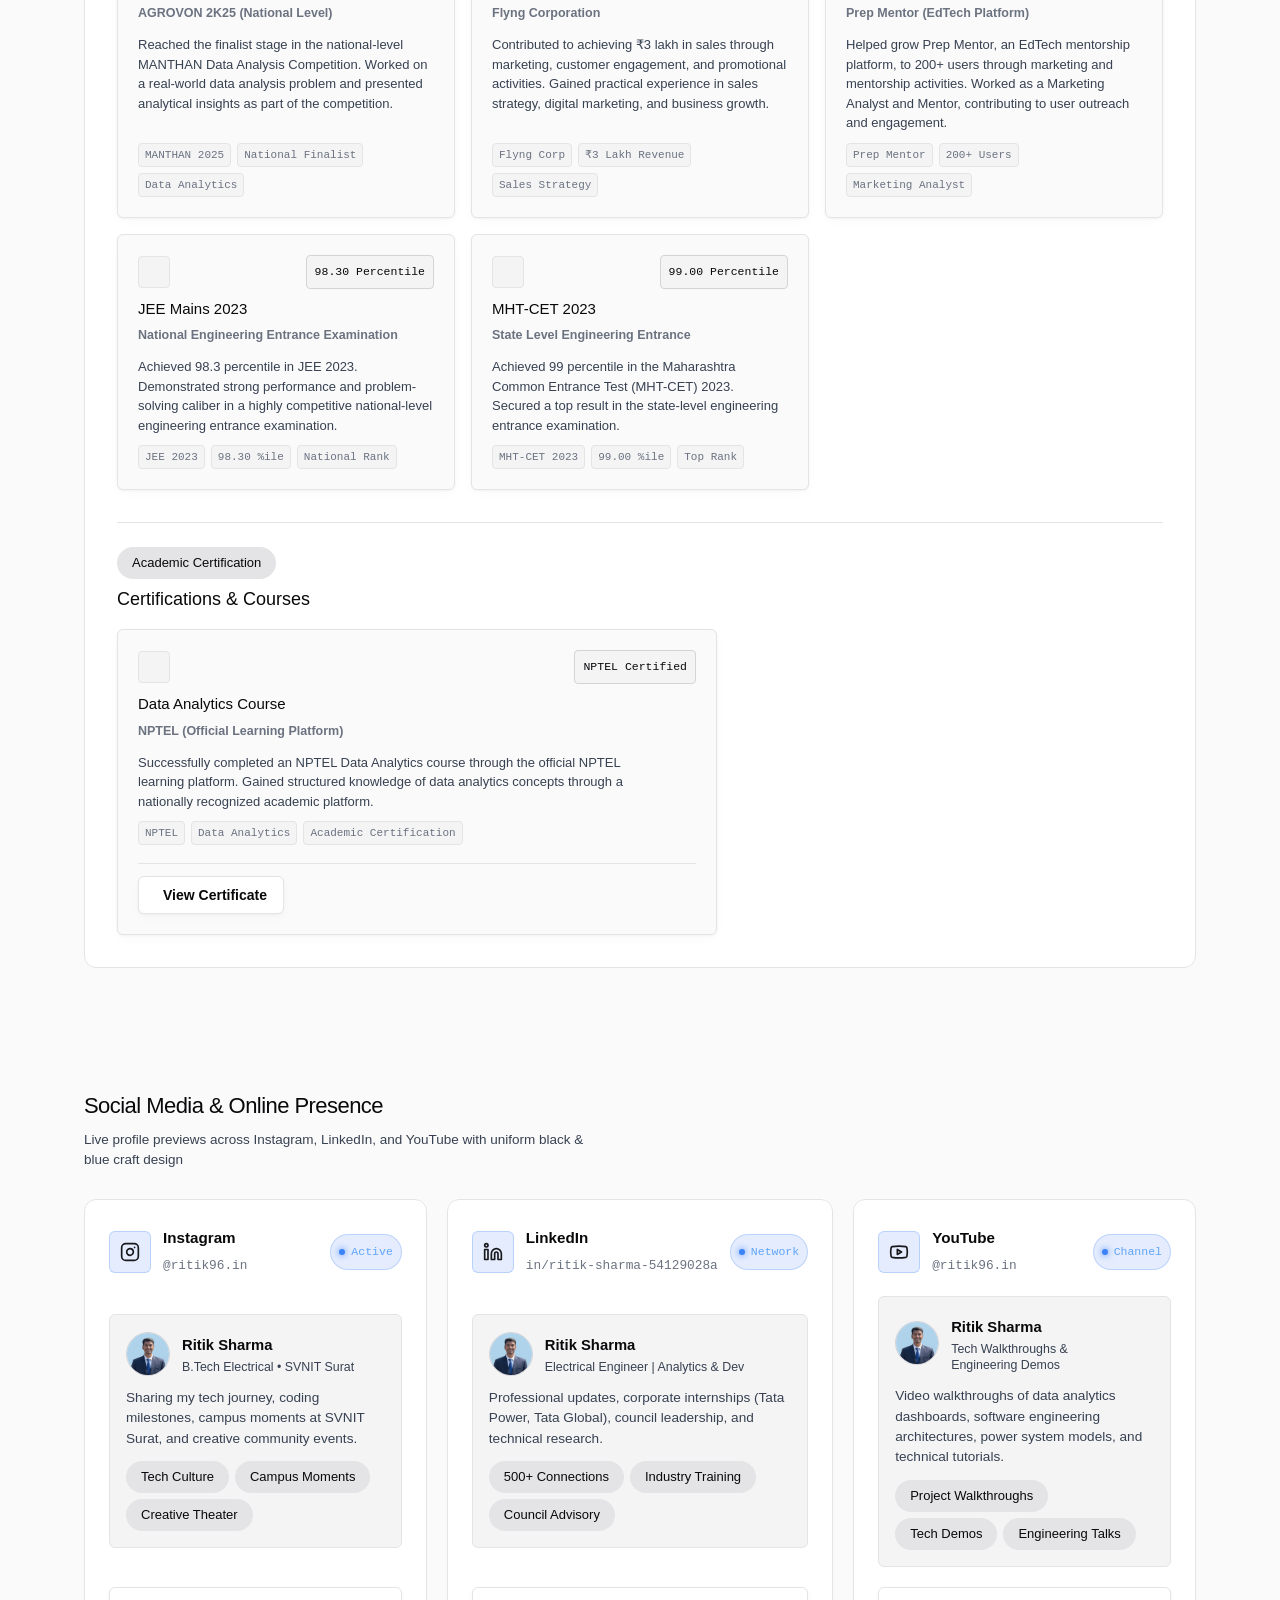
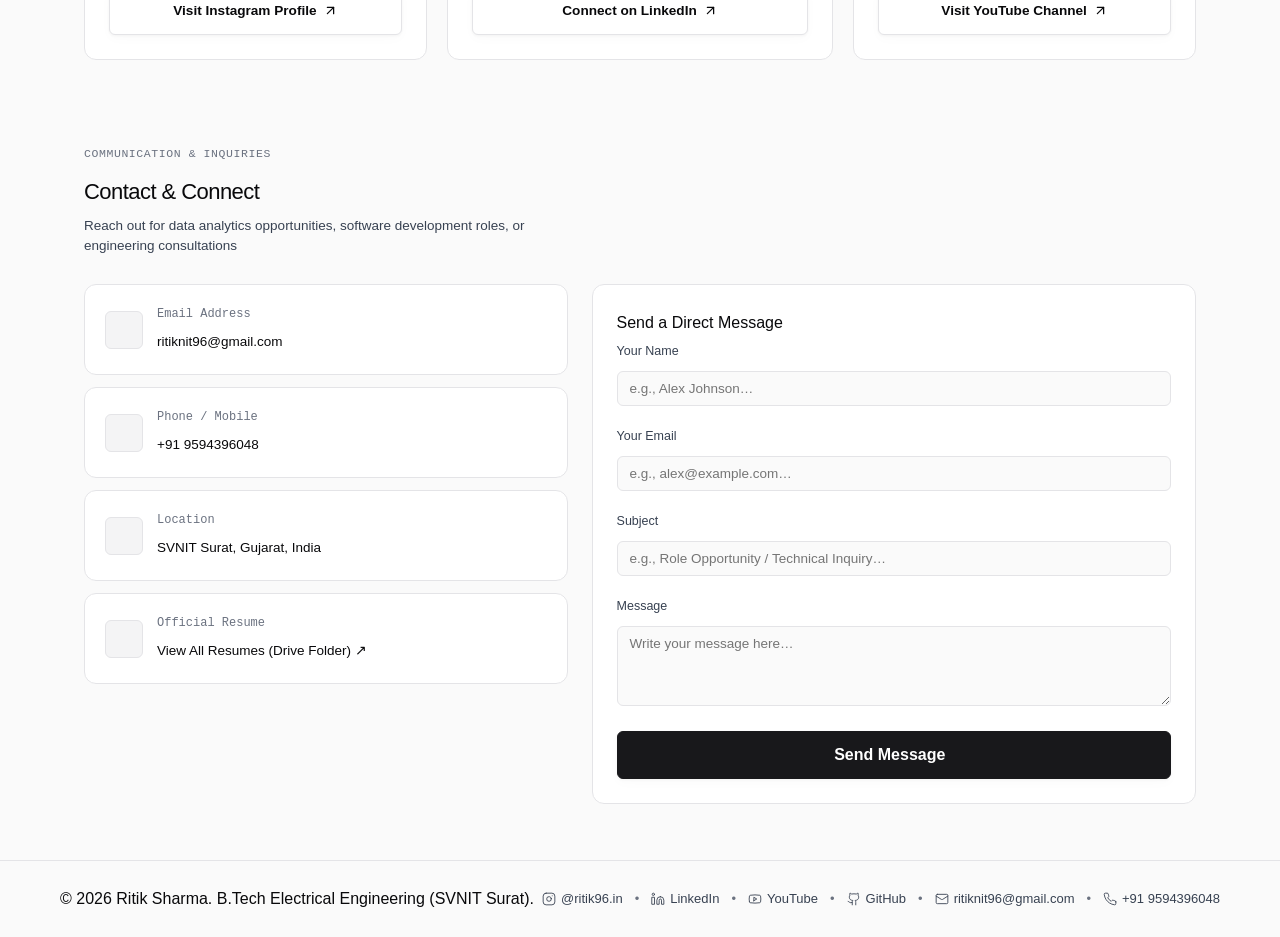
==== commit 87129f8c: "feat: standardize all resume links to central Google Drive folder" ====
--- a/index.html
+++ b/index.html
@@ -290,7 +290,7 @@
             </nav>
 
             <div class="nav-actions">
-                <a href="https://drive.google.com/file/d/1WcKcySJjRskFgzxfBzun6OHB9D8XvNWC/view?usp=sharing" target="_blank" rel="noopener noreferrer" class="btn-nav-resume">
+                <a href="https://drive.google.com/drive/folders/1igxw0r51XhcaKqPuGSBXPLZFb74xybrW?usp=drive_link" target="_blank" rel="noopener noreferrer" class="btn-nav-resume">
                     <span>View Resume</span>
                     <svg viewBox="0 0 24 24" fill="none" stroke="currentColor" stroke-width="2.5" stroke-linecap="round" stroke-linejoin="round" aria-hidden="true"><line x1="7" y1="17" x2="17" y2="7"/><polyline points="7 7 17 7 17 17"/></svg>
                 </a>
@@ -1330,7 +1330,7 @@
                         </div>
                         <div class="info-content">
                             <h4>Official Resume</h4>
-                            <p><a href="https://drive.google.com/file/d/1WcKcySJjRskFgzxfBzun6OHB9D8XvNWC/view?usp=sharing" target="_blank" rel="noopener noreferrer">View Google Drive PDF ↗</a></p>
+                            <p><a href="https://drive.google.com/drive/folders/1igxw0r51XhcaKqPuGSBXPLZFb74xybrW?usp=drive_link" target="_blank" rel="noopener noreferrer">View All Resumes (Drive Folder) ↗</a></p>
                         </div>
                     </div>
                 </div>
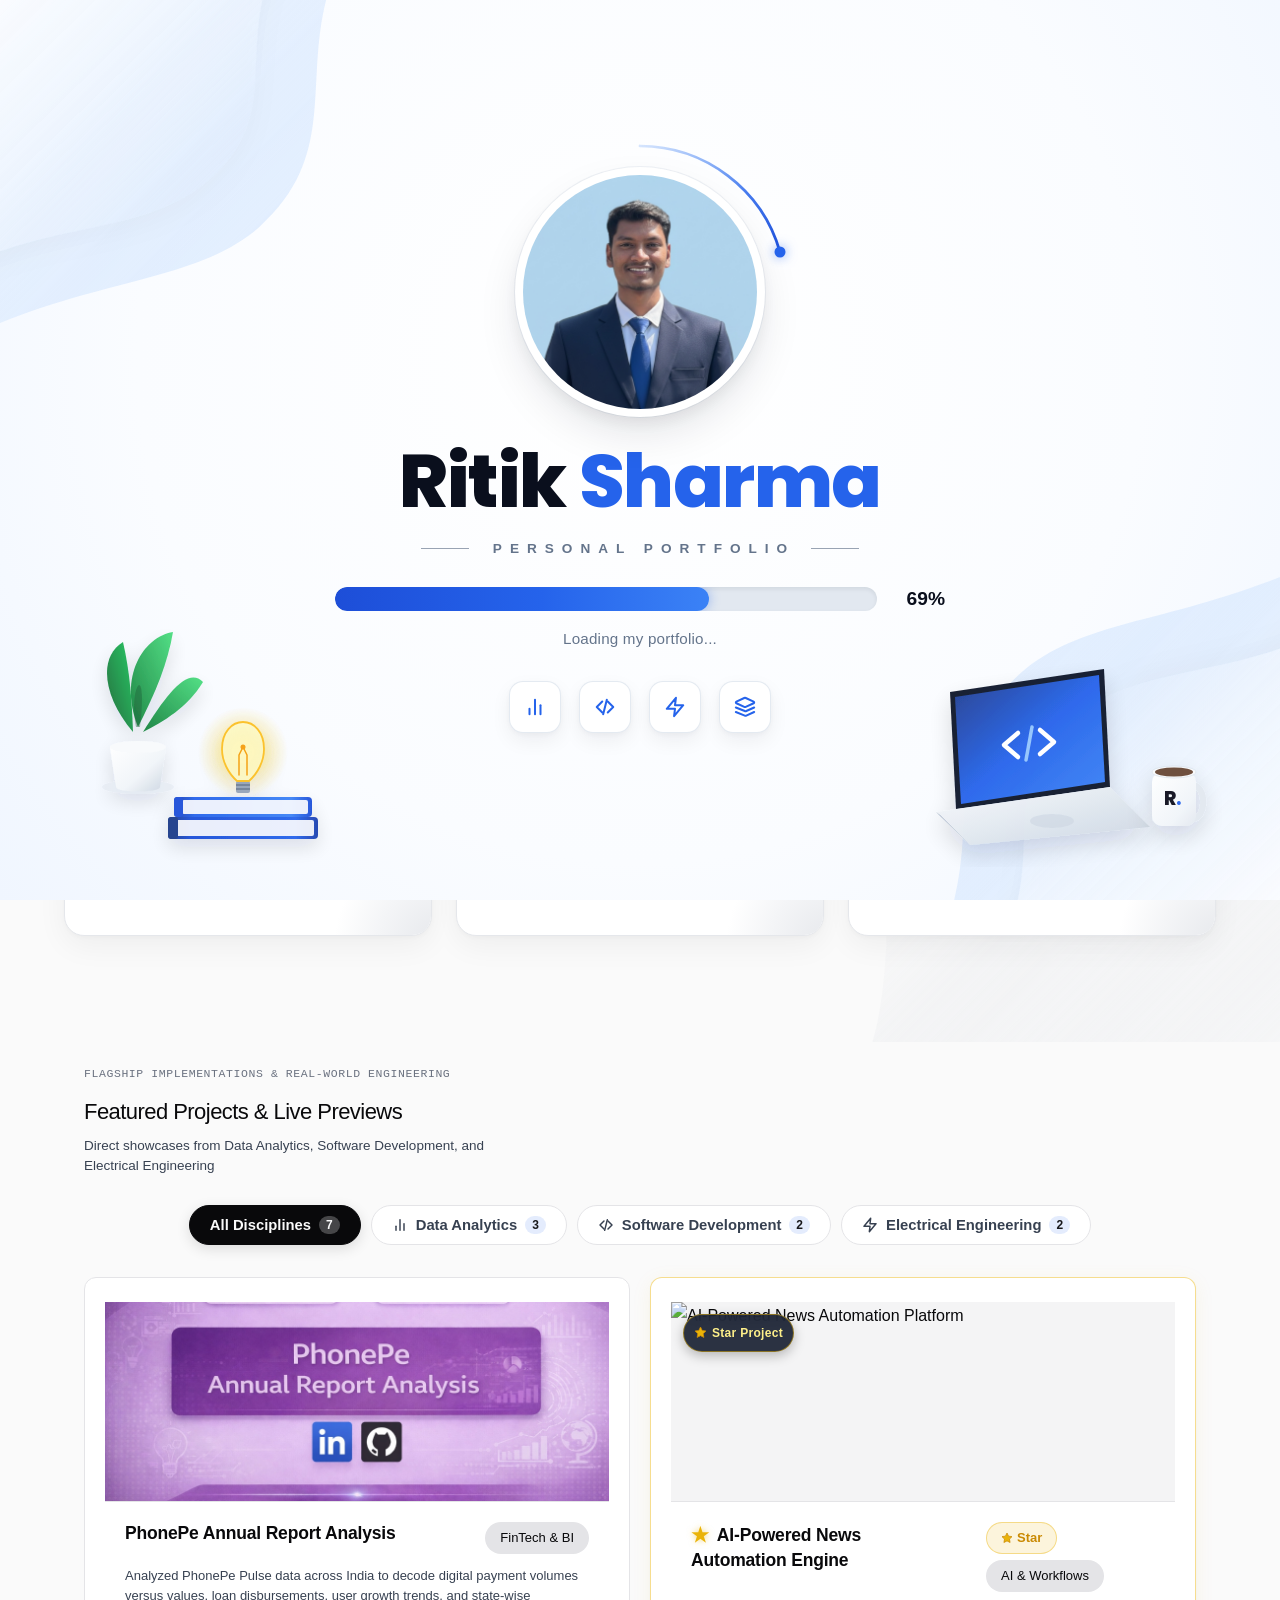
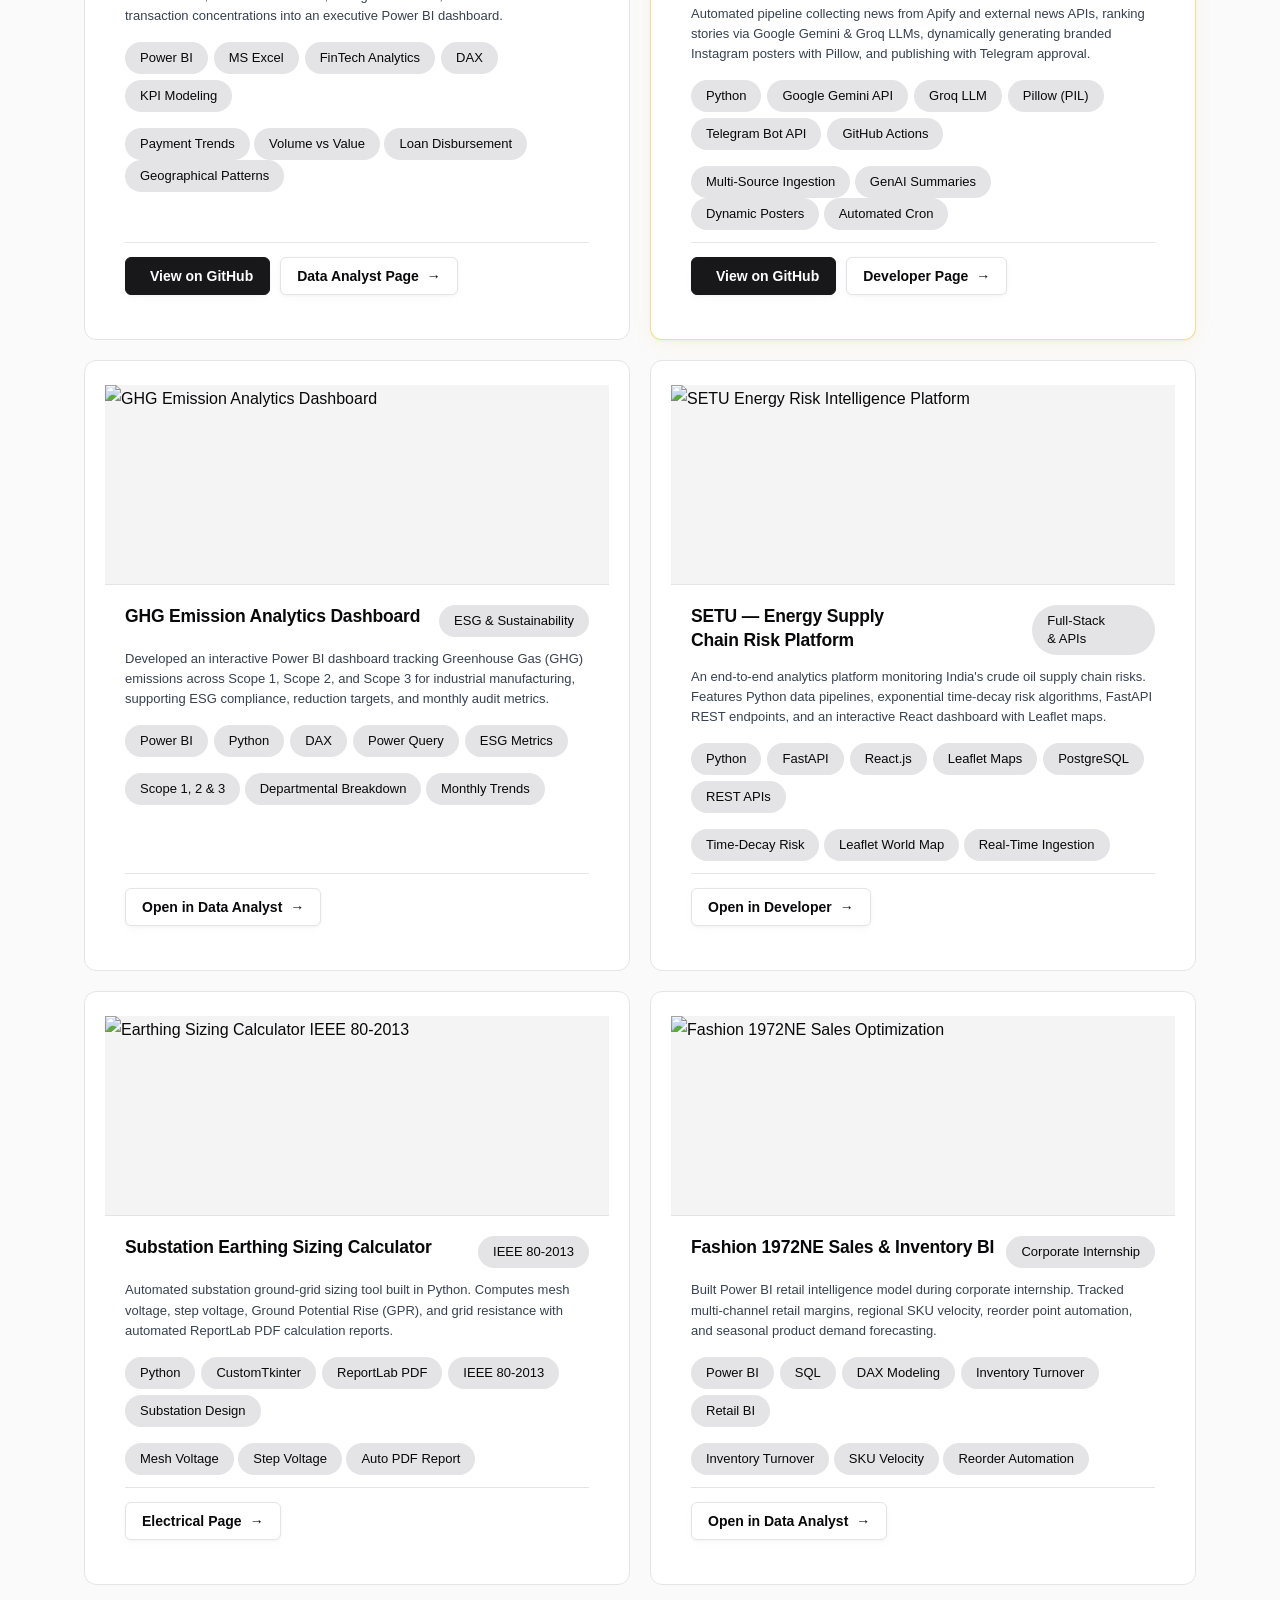
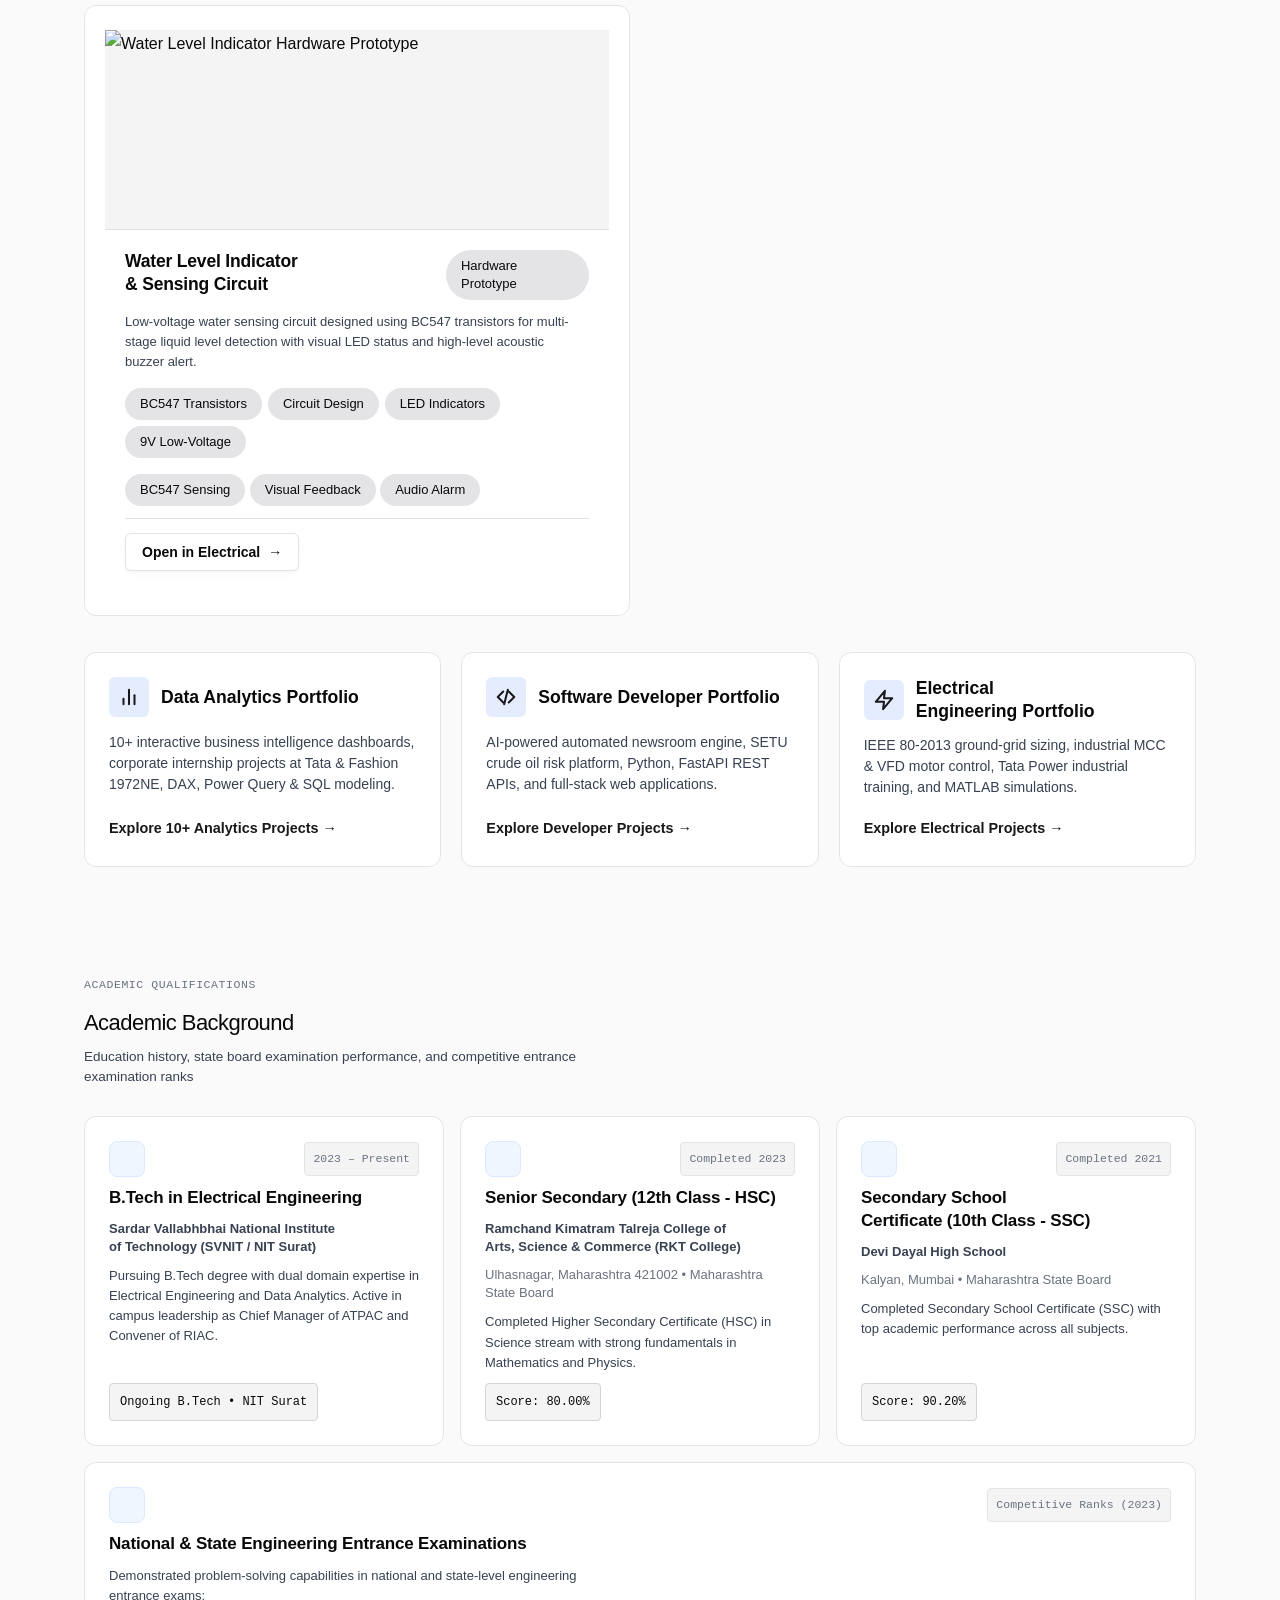
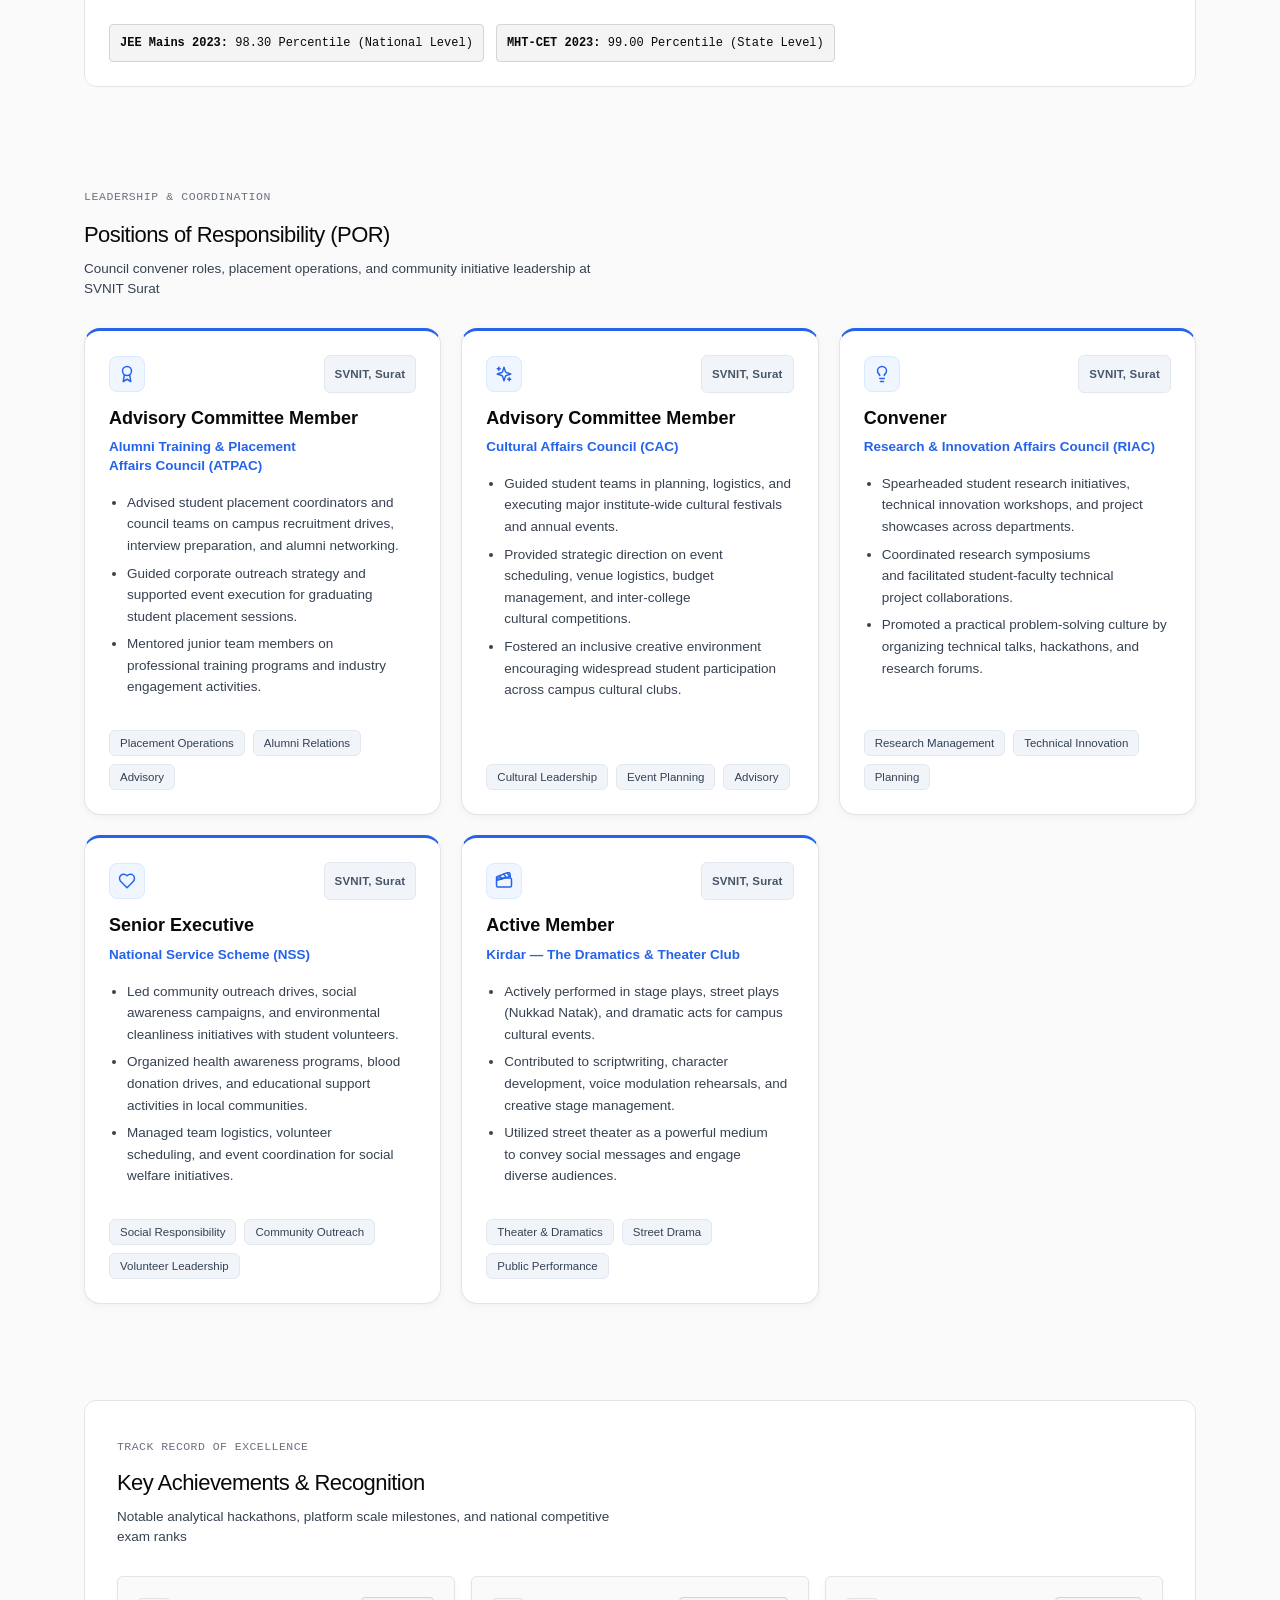
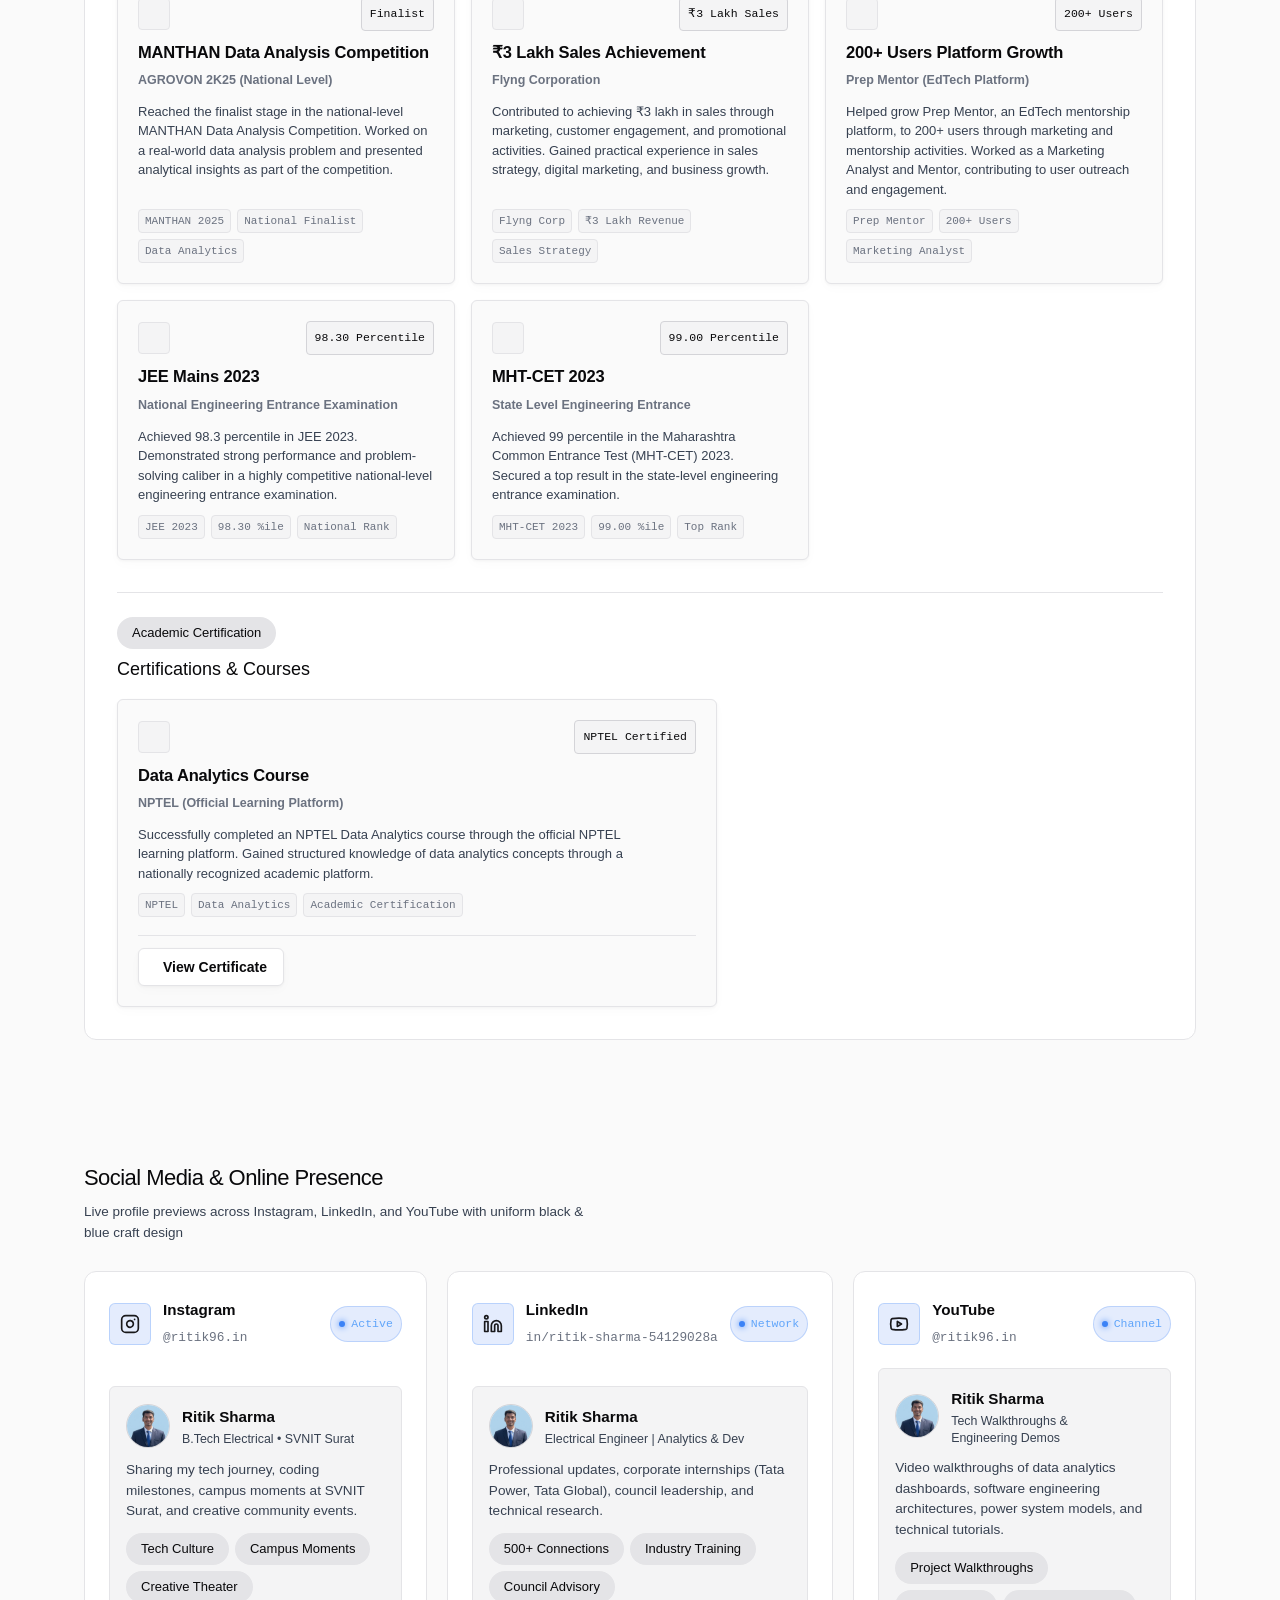
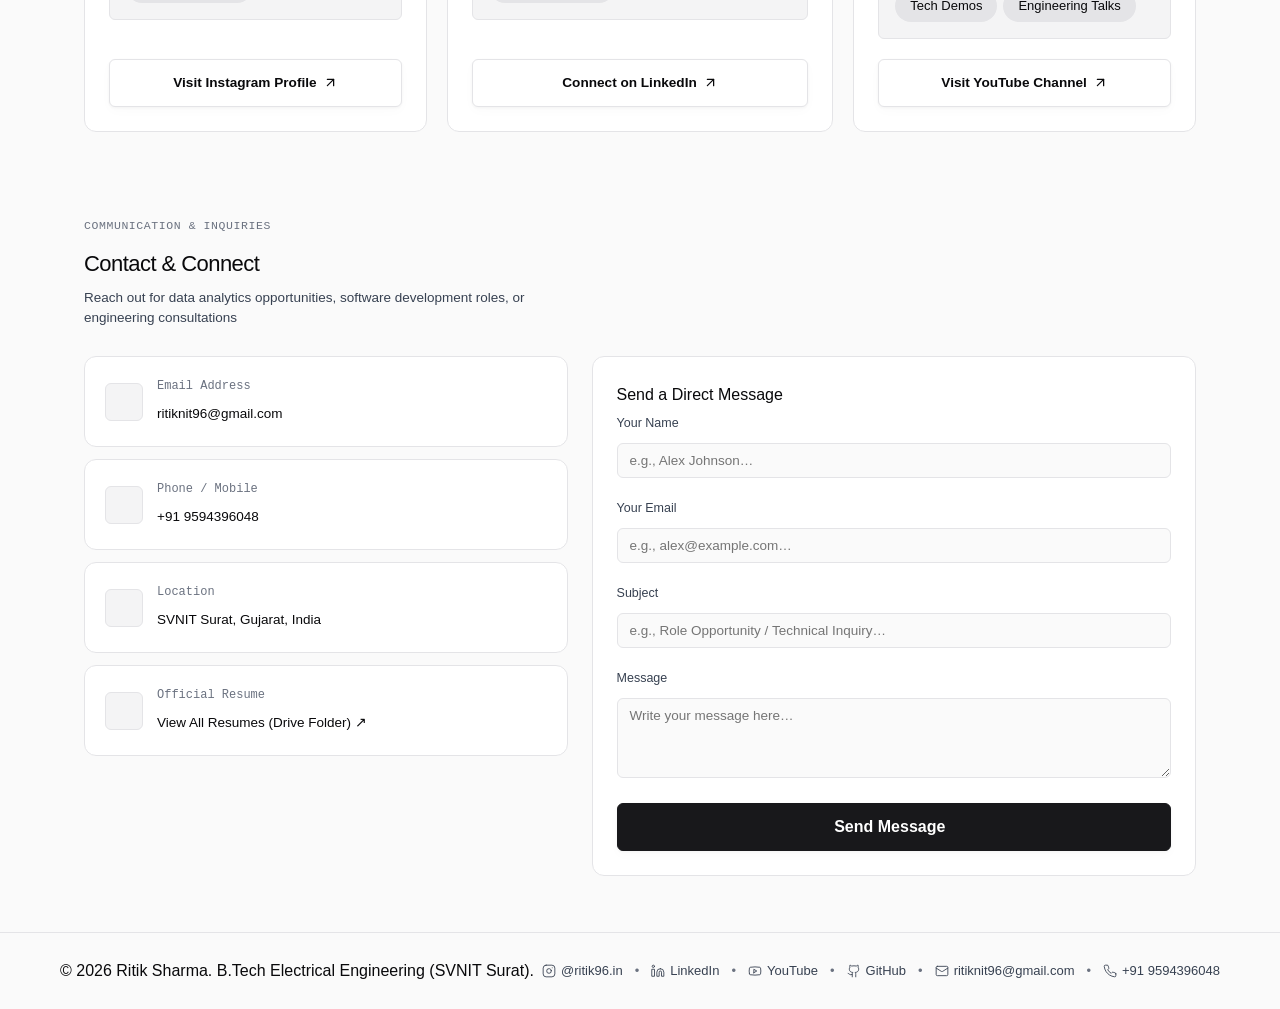
==== commit 1890a6ab: "feat: mark AI-Powered News Automation Engine as Star project with badges and luminous star highlight" ====
--- a/index.html
+++ b/index.html
@@ -543,14 +543,23 @@
                 </div>
 
                 <!-- 2. AI-Powered News Automation (Developer) -->
-                <div class="card project-card" data-domain="developer">
+                <div class="card project-card starred-project" data-domain="developer">
                     <div class="project-img-box">
+                        <span class="card-star-badge" title="Flagship Star Project">
+                            <svg viewBox="0 0 24 24" width="13" height="13" fill="#EAB308" stroke="#CA8A04" stroke-width="1.5" aria-hidden="true"><polygon points="12 2 15.09 8.26 22 9.27 17 14.14 18.18 21.02 12 17.77 5.82 21.02 7 14.14 2 9.27 8.91 8.26 12 2"/></svg>
+                            <span>Star Project</span>
+                        </span>
                         <img src="https://images.unsplash.com/photo-1618005182384-a83a8bd57fbe?fit=crop&amp;w=800&amp;h=500&amp;q=80" alt="AI-Powered News Automation Platform" class="project-img" width="800" height="500" loading="lazy">
                     </div>
                     <div class="project-details-box">
                         <div class="project-title-row">
-                            <h3 class="project-card-title">AI-Powered News Automation Engine</h3>
-                            <span class="badge">AI &amp; Workflows</span>
+                            <h3 class="project-card-title"><span class="star-icon-title" title="Star Project">★</span> AI-Powered News Automation Engine</h3>
+                            <div class="badge-group">
+                                <span class="badge badge-star">
+                                    <svg viewBox="0 0 24 24" width="12" height="12" fill="#EAB308" stroke="#CA8A04" stroke-width="1.5" aria-hidden="true"><polygon points="12 2 15.09 8.26 22 9.27 17 14.14 18.18 21.02 12 17.77 5.82 21.02 7 14.14 2 9.27 8.91 8.26 12 2"/></svg> Star
+                                </span>
+                                <span class="badge">AI &amp; Workflows</span>
+                            </div>
                         </div>
                         <p class="project-desc">
                             Automated pipeline collecting news from Apify and external news APIs, ranking stories via Google Gemini &amp; Groq LLMs, dynamically generating branded Instagram posters with Pillow, and publishing with Telegram approval.
--- a/css/style.css
+++ b/css/style.css
@@ -1890,9 +1890,11 @@
 }
 
 .edu-card-title {
-    font-size: 15.5px;
-    font-weight: 500;
+    font-size: 17px;
+    font-weight: 700;
     color: var(--text-primary);
+    line-height: 1.35;
+    letter-spacing: -0.01em;
 }
 
 .edu-card-inst {
@@ -2009,10 +2011,11 @@
 }
 
 .achievement-card-title {
-    font-size: 15px;
-    font-weight: 500;
+    font-size: 16.5px;
+    font-weight: 700;
     color: var(--text-primary);
-    line-height: 1.3;
+    line-height: 1.35;
+    letter-spacing: -0.01em;
 }
 
 .achievement-card-event {
@@ -2490,10 +2493,11 @@
 }
 
 .project-card-title {
-    font-size: 16px;
-    font-weight: 500;
+    font-size: 17.5px;
+    font-weight: 700;
     color: var(--text-primary);
     line-height: 1.35;
+    letter-spacing: -0.01em;
 }
 
 .project-desc {
@@ -2513,6 +2517,75 @@
     margin-top: auto;
     padding-top: 14px;
     border-top: 1px solid var(--border-hairline);
+}
+
+/* Starred Flagship Project Indicator */
+.project-card.starred-project {
+    position: relative;
+    border-color: rgba(234, 179, 8, 0.45);
+    box-shadow: 0 4px 20px rgba(234, 179, 8, 0.08), var(--shadow-card);
+}
+
+.project-card.starred-project:hover {
+    border-color: #EAB308;
+    box-shadow: 0 8px 28px rgba(234, 179, 8, 0.18), var(--shadow-hover);
+}
+
+.project-img-box {
+    position: relative;
+}
+
+.card-star-badge {
+    position: absolute;
+    top: 12px;
+    left: 12px;
+    z-index: 2;
+    background: rgba(15, 23, 42, 0.88);
+    backdrop-filter: blur(8px);
+    -webkit-backdrop-filter: blur(8px);
+    color: #FEF08A;
+    font-size: 0.75rem;
+    font-weight: 700;
+    letter-spacing: 0.3px;
+    padding: 4px 10px;
+    border-radius: var(--radius-pill);
+    border: 1px solid rgba(234, 179, 8, 0.5);
+    display: inline-flex;
+    align-items: center;
+    gap: 5px;
+    box-shadow: 0 4px 12px rgba(0, 0, 0, 0.25);
+}
+
+.badge-group {
+    display: flex;
+    align-items: center;
+    gap: 6px;
+    flex-wrap: wrap;
+}
+
+.badge-star {
+    background: rgba(234, 179, 8, 0.14) !important;
+    color: #CA8A04 !important;
+    border: 1px solid rgba(234, 179, 8, 0.4) !important;
+    font-weight: 700;
+    display: inline-flex;
+    align-items: center;
+    gap: 4px;
+}
+
+body.dark-theme .badge-star {
+    background: rgba(234, 179, 8, 0.2) !important;
+    color: #FACC15 !important;
+    border-color: rgba(234, 179, 8, 0.5) !important;
+}
+
+.star-icon-title {
+    color: #EAB308;
+    font-size: 1.15em;
+    vertical-align: -1px;
+    margin-right: 4px;
+    filter: drop-shadow(0 0 3px rgba(234, 179, 8, 0.5));
+    display: inline-block;
 }
 
 /* ==========================================================================
@@ -2881,7 +2954,7 @@
 
 .social-platform-name {
     font-size: 0.95rem;
-    font-weight: 600;
+    font-weight: 700;
     color: var(--text-primary);
 }
 
@@ -2957,8 +3030,8 @@
 }
 
 .social-display-name {
-    font-size: 0.925rem;
-    font-weight: 600;
+    font-size: 0.95rem;
+    font-weight: 700;
     color: var(--text-primary);
     margin: 0;
 }
